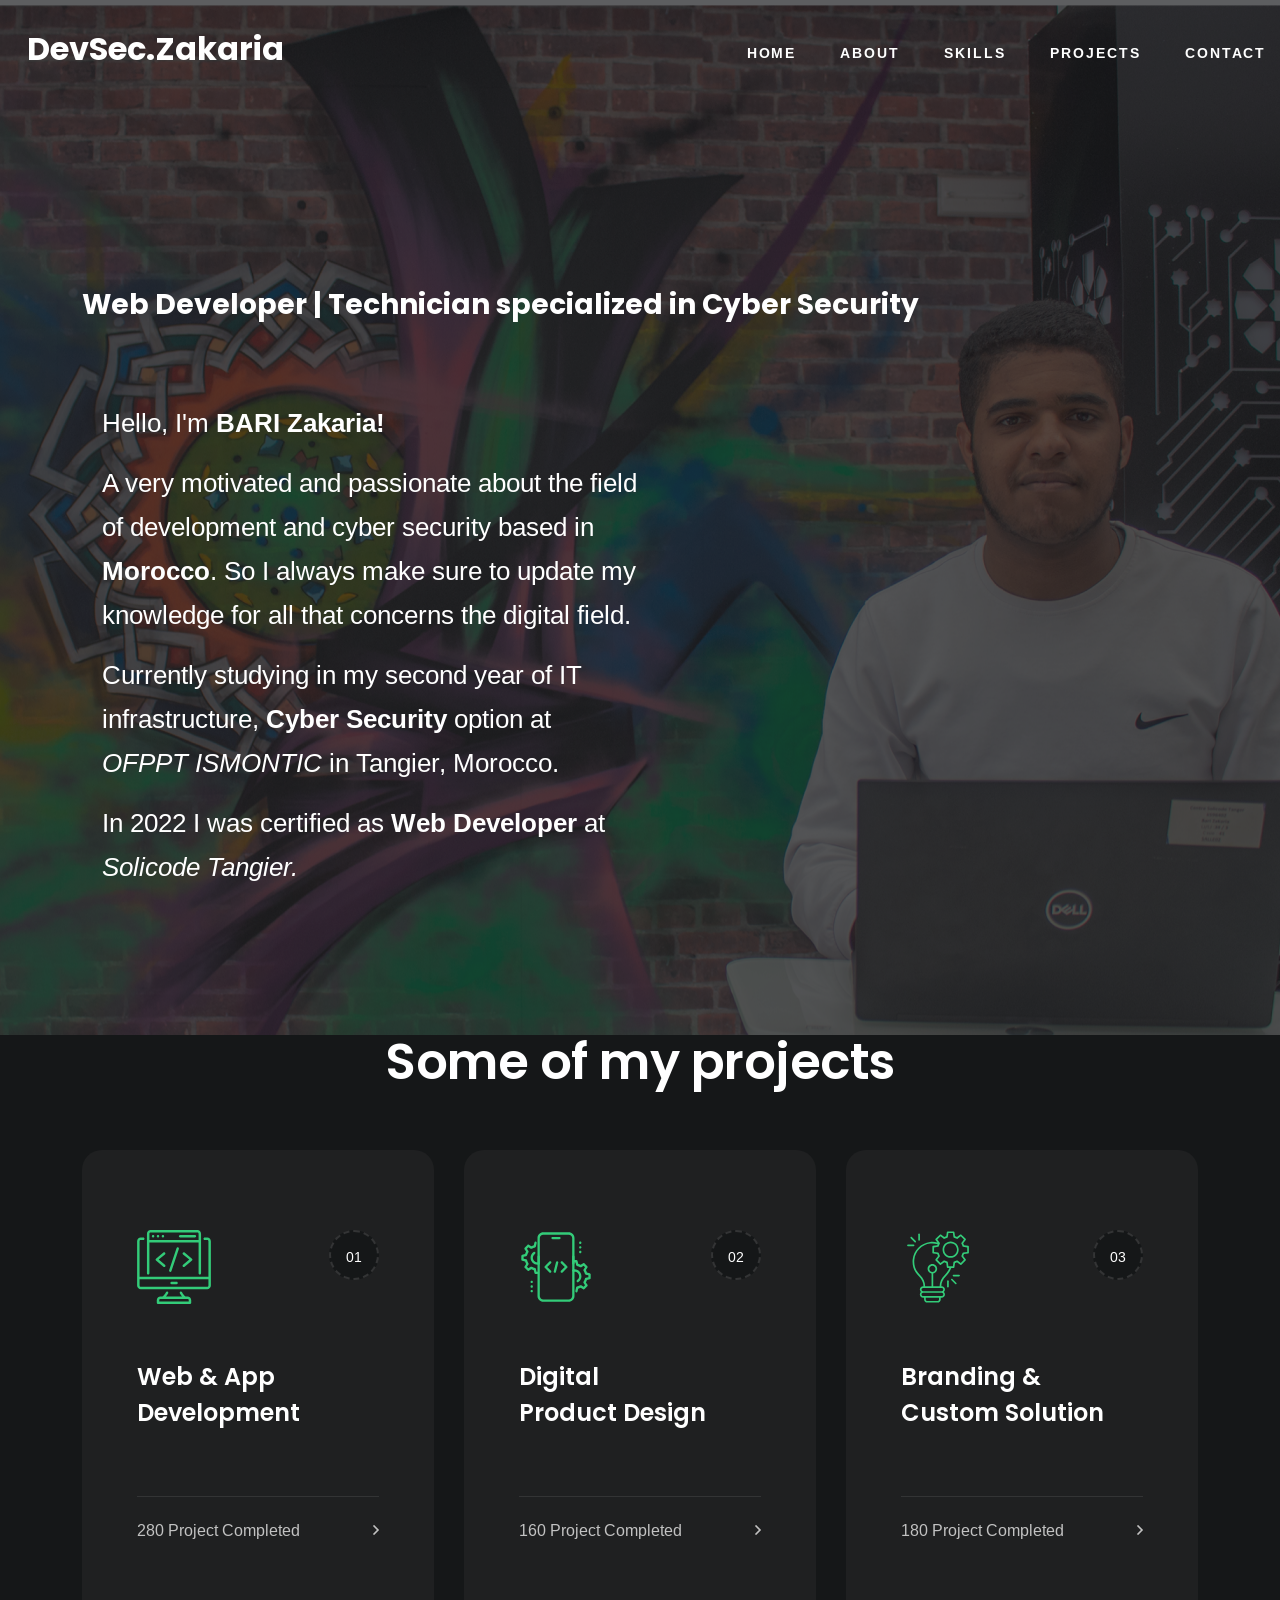
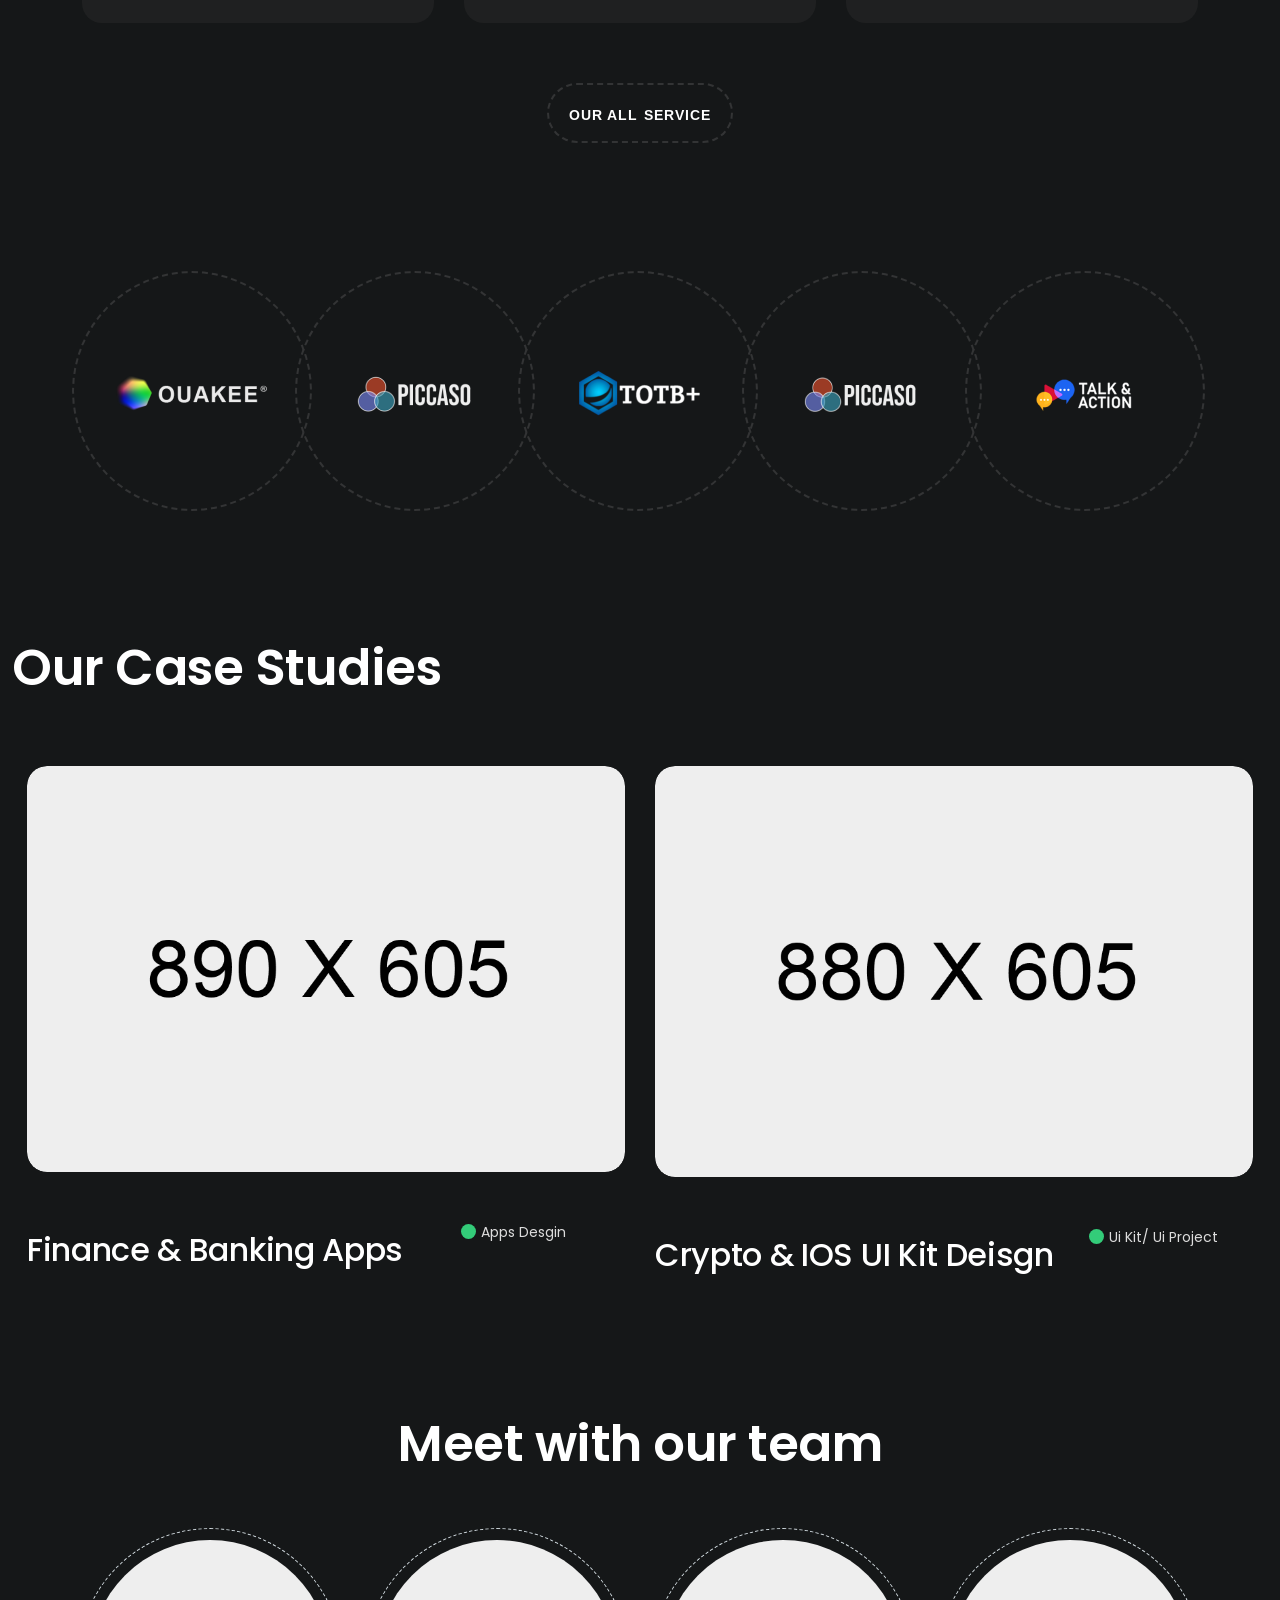
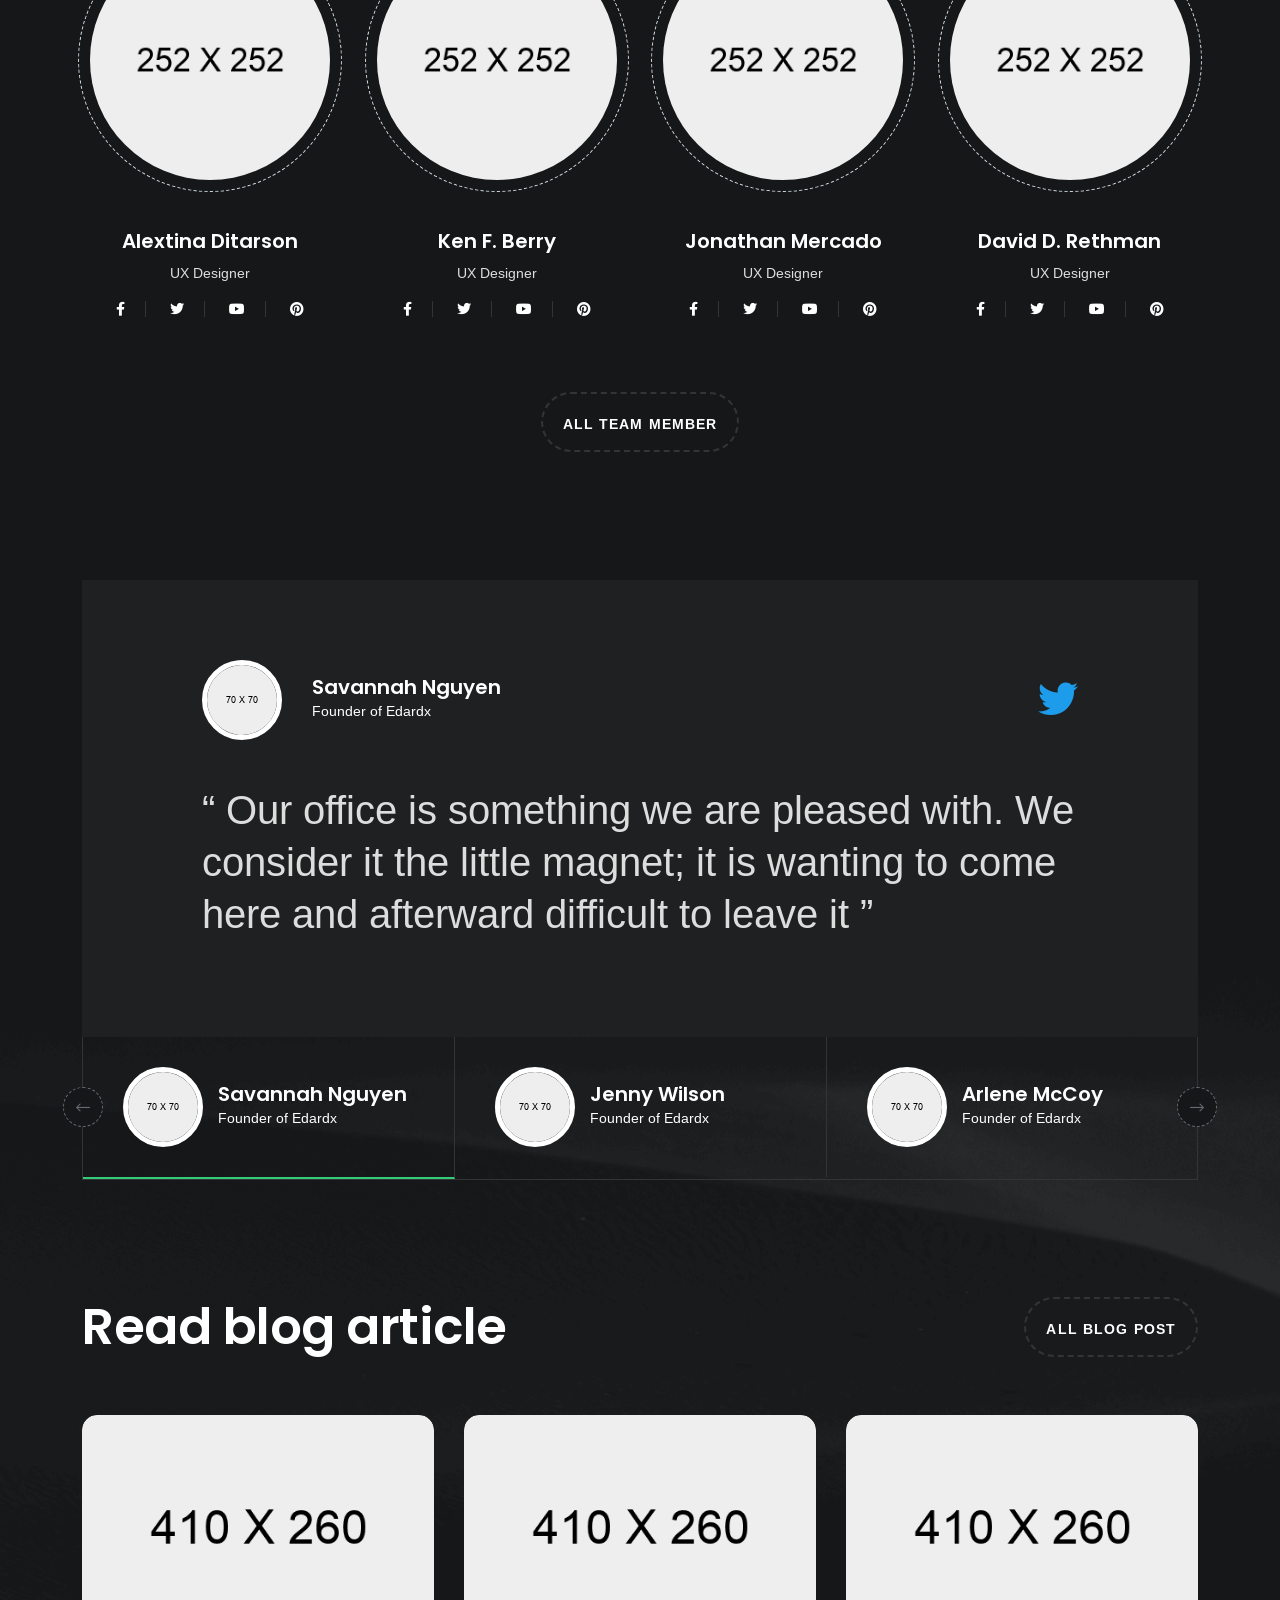
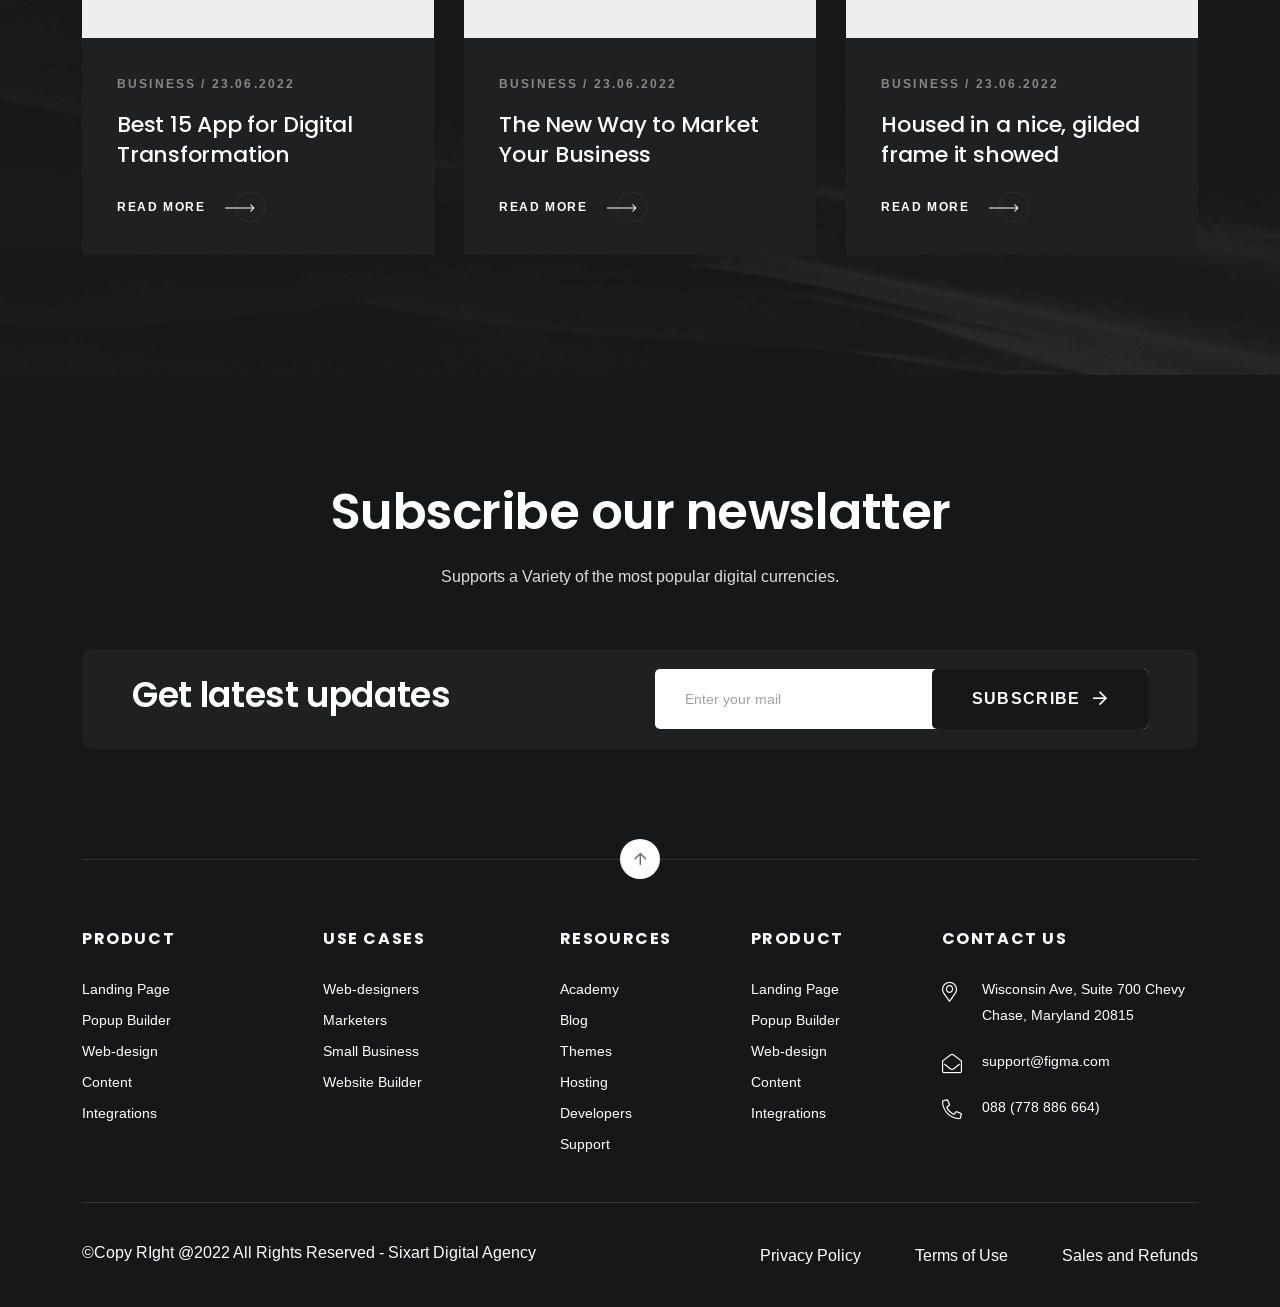
==== index-2.html @ 69b0858b "First Commit" ====
<!doctype html>
<html class="no-js" lang="zxx">

<head>
   <meta charset="utf-8">
   <meta http-equiv="x-ua-compatible" content="ie=edge">
   <title>DevSec-Zakaria</title>
   <meta name="description" content="">
   <meta name="viewport" content="width=device-width, initial-scale=1">

   <!-- Place favicon.ico in the root directory -->
   <link rel="shortcut icon" type="image/x-icon" href="assets/img/hacker.png">

   <!-- CSS here -->
   <link rel="stylesheet" href="assets/css/bootstrap.min.css">
   <link rel="stylesheet" href="assets/css/animate.css">
   <link rel="stylesheet" href="assets/css/custom-animation.css">
   <link rel="stylesheet" href="assets/css/swiper-bundle.css">
   <link rel="stylesheet" href="assets/css/slick.css">
   <link rel="stylesheet" href="assets/css/nice-select.css">
   <link rel="stylesheet" href="assets/css/flaticon.css">
   <link rel="stylesheet" href="assets/css/meanmenu.css">
   <link rel="stylesheet" href="assets/css/font-awesome-pro.css">
   <link rel="stylesheet" href="assets/css/magnific-popup.css">
   <link rel="stylesheet" href="assets/css/spacing.css">
   <link rel="stylesheet" href="assets/css/style.css">
</head>

<body>

      <!-- preloader -->
      <div id="preloader">
         <div class="preloader">
               <span></span>
               <span></span>
         </div>
      </div>
      <!-- preloader end  -->

   <header>
      <!-- tp-header-area-start -->
      <div id="header-sticky" class="tp-header-area tp-header-black-sticky header-pl-pr header-transparent z-index-5">
         <div class="container-fluid">
            <div class="row g-0 align-items-center">
               <div class="col-xl-6 col-lg-6 col-md-5 col-6">
                  <div class="tp-logo">
                     <a href="index-2.html">
                        <!-- <img src="assets/img/DevSec5.png" alt=""> -->
                        <h2 style="color: white;">DevSec.Zakaria</h2>
                     </a>
                  </div>
               </div>
               <div class="col-xl-6 d-flex justify-content-end d-xl-block">
                  <div class="tp-main-menu tp-white-menu submenu-2">
                     <nav id="mobile-menu">
                        <ul>
                           <li><a href="index-2.html">Home</a>
                           </li>
                           <li><a href="#abt">About</a>
                           </li>
                           <li><a href="#skl">Skills</a>
                           </li>
                           <li><a href="#pjt">Projects</a>
                           </li>
                           <li><a href="#cnt">Contact</a>
                           </li>
                        </ul>
                     </nav>
                  </div>
               </div>
               <!-- <div class="col-xl-4 col-lg-6 col-md-7 col-6">
                  <a class="tp-btn-border d-none d-xl-block" href="#">Get in touch</a>
               </div> -->
            </div>
         </div>
      </div>
      <!-- tp-header-area-end -->
   </header>

   <!-- tp-offcanvus-area-start -->

   
      <div class="body-overlay"></div>
   <!-- tp-offcanvus-area-end -->

   <main>
      <!-- tp-slider-area-start -->
      <div class="tp-hero-area hero-bg-img hero-overlay" data-background="assets/img/Github.png">
         <div class="container z-index-3">
            <div class="row align-items-center">
               <div class="col-xl-12 wow tpfadeUp" data-wow-duration=".7s" data-wow-delay=".5s">
                  <div id="abt" class="hero-section-title-box text-center">
                     <h3 class="">Web Developer | Technician specialized in Cyber Security</h3>
                  </div>
               </div>
            </div>
               <div class="col-xl-6 col-lg-6 col-md-6 col-12">
                  <div class="tp-hero-content__text text-center text-lg-start">
                     <p>Hello, I'm <b>BARI Zakaria!</b></p>
                     <p> A very motivated and passionate about the field of development and cyber security based in <b>Morocco</b>. So I always make sure to update my knowledge for all that concerns the digital field.</p>
                     <p>Currently studying in my second year of IT infrastructure, <b>Cyber Security</b> option at <i>OFPPT ISMONTIC</i> in Tangier, Morocco.</p>
                     <p>In 2022 I was certified as <b>Web Developer</b> at <i>Solicode Tangier.</i></p>
                  </div>
               </div>
            </div>
         </div>   
      </div>
      <!-- tp-slider-area-end -->

      <!-- tp-service-area-start -->
      <div id="tp-service-area" class="tp-service-area black-bg pb-120">
         <div id="pjt" class="container">
            <div class="row">
               <div class="col-12 wow tpfadeUp" data-wow-duration=".7s" data-wow-delay=".3s">
                  <div class="tp-service-section-title text-center mb-60">
                     <h4 class="tp-section-title-sm text-white">Some of my projects</h4>
                  </div>
               </div>
            </div>
            <div class="row counter-row">
               <div class="col-xl-4 col-lg-4 col-md-6 mb-30 wow tpfadeUp" data-wow-duration=".7s" data-wow-delay=".5s">
                  <div class="tp-service-item-two">
                     <div class="tp-service-item-two__icon">
                        <svg width="63" height="63" viewBox="0 0 63 63" fill="none" xmlns="http://www.w3.org/2000/svg">
                           <path d="M11.6073 0.0922852C9.88558 0.0922852 8.46875 1.50911 8.46875 3.23091V36.7309C8.46875 38.1281 10.5645 38.1281 10.5645 36.7309V10.5652H52.4334V36.7309C52.4017 38.1584 54.5592 38.1584 54.5272 36.7309V3.23091C54.5272 1.50911 53.1124 0.0922852 51.3906 0.0922852H11.6073ZM11.6073 2.18812H51.3906C51.9887 2.18812 52.4334 2.63281 52.4334 3.23091V8.46935H10.5645V3.23091C10.5645 2.63281 11.0093 2.18812 11.6073 2.18812ZM13.7031 4.27985C13.1249 4.27985 12.6562 4.74859 12.6562 5.32674C12.6562 5.90493 13.1249 6.37351 13.7031 6.37351C14.2813 6.37351 14.75 5.90493 14.75 5.32674C14.75 4.74859 14.2813 4.27985 13.7031 4.27985ZM17.8906 4.27985C17.3125 4.27985 16.8438 4.74859 16.8438 5.32674C16.8438 5.90493 17.3125 6.37351 17.8906 6.37351C18.4688 6.37351 18.9375 5.90493 18.9375 5.32674C18.9375 4.74859 18.4688 4.27985 17.8906 4.27985ZM22.0781 4.27985C21.5 4.27985 21.0312 4.74859 21.0312 5.32674C21.0312 5.90493 21.5 6.37351 22.0781 6.37351C22.6563 6.37351 23.125 5.90493 23.125 5.32674C23.125 4.74859 22.6563 4.27985 22.0781 4.27985ZM36.6812 4.2819C35.2678 4.37805 35.3642 6.41031 36.7303 6.37569H49.2969C50.6621 6.34403 50.6621 4.31217 49.2969 4.2819H36.6812ZM3.23847 6.37569C1.51667 6.37569 0.09375 7.79046 0.09375 9.51225V47.2017C0.09375 48.9235 1.51667 50.3403 3.23847 50.3403H59.7677C61.4895 50.3403 62.9062 48.9235 62.9062 47.2017V9.51213C62.9062 7.79034 61.4895 6.37556 59.7677 6.37556H57.6739C56.2468 6.34391 56.2468 8.501 57.6739 8.46935H59.7677C60.3658 8.46935 60.8105 8.91404 60.8105 9.51213V39.8756H2.1875V9.51213C2.1875 8.91404 2.64041 8.46935 3.23847 8.46935H5.32403C6.75117 8.501 6.75117 6.34391 5.32403 6.37556L3.23847 6.37569ZM34.6529 14.7322C34.1927 14.7291 33.7845 15.0271 33.6469 15.4664L27.3636 34.308C26.9206 35.633 28.908 36.2975 29.351 34.9725L35.6343 16.1247C35.8713 15.4468 35.371 14.737 34.6529 14.7322ZM39.2043 20.7845L44.5205 25.2194L39.2043 29.6482C38.0685 30.5375 39.471 32.2155 40.5477 31.2553L46.8228 26.0229C47.3239 25.6044 47.3239 24.8344 46.8228 24.4159L40.5477 19.1754C40.3601 19.0148 40.1219 18.9257 39.8218 18.9261C38.8323 19.0127 38.4735 20.193 39.2043 20.7845ZM23.0984 18.928C22.8627 18.9359 22.6364 19.023 22.4564 19.1753L16.1751 24.4158C15.6741 24.8343 15.6741 25.6043 16.1751 26.0228L22.4564 31.2552C23.5367 32.2614 24.9794 30.5274 23.7936 29.6481L18.4775 25.2192L23.7936 20.7844C24.5671 20.151 24.0977 18.8975 23.0984 18.928ZM2.1875 41.9714H60.8105V47.2017C60.8105 47.7998 60.3658 48.2444 59.7677 48.2444H3.23847C2.64041 48.2444 2.1875 47.7998 2.1875 47.2017V41.9714ZM33.651 44.0632L29.3551 44.0652C28.0207 44.2247 28.1103 46.1151 29.4042 46.1508H33.5938C35.0315 46.2778 35.1511 44.092 33.651 44.0632ZM25.6277 52.3522C25.2075 52.3443 24.8226 52.5864 24.6503 52.9697C24.1462 54.051 23.243 55.3136 21.6835 56.6215H19.9844C18.2626 56.6215 16.8478 58.0465 16.8478 59.7683V61.8539C16.8458 62.4321 17.3125 62.9025 17.8906 62.9048H45.1073C45.6887 62.9069 46.1605 62.4353 46.1583 61.8539V59.7683C46.1583 58.0465 44.7354 56.6215 43.0136 56.6215H41.3165C39.7571 55.3137 38.8537 54.0509 38.3497 52.9697C38.1724 52.5764 37.7723 52.3322 37.3416 52.3543C36.5937 52.3938 36.1266 53.1807 36.4522 53.8552C36.8603 54.7305 37.4835 55.6693 38.3231 56.6215H24.6769C25.5165 55.6693 26.1397 54.7305 26.5478 53.8552C26.8802 53.1686 26.3903 52.3685 25.6277 52.3522ZM19.9844 58.7173H43.0136C43.6116 58.7173 44.0645 59.1702 44.0645 59.7683V60.8111H18.9416V59.7683C18.9416 59.1702 19.3863 58.7173 19.9844 58.7173Z" fill="#33CC79"/>
                        </svg>
                     </div>
                     <div class="tp-service-item-two__title">
                        <h4 class="tp-service-sm-title text-white"><a href="service-details.html">Web & App <br> Development</a></h4>
                     </div>
                     <div class="tp-service-item-two__count">
                        <div class="counter-content"></div>
                     </div>
                     <a href="service-details.html">
                       <div class="tp-service-item-two__button d-flex justify-content-between">
                          <span>280 Project Completed</span>
                          <span><i class="far fa-angle-right"></i></span>
                        </div>
                     </a>
                  </div>
               </div>
               <div class="col-xl-4 col-lg-4 col-md-6 mb-30 wow tpfadeUp" data-wow-duration=".7s" data-wow-delay=".7s">
                  <div class="tp-service-item-two">
                     <div class="tp-service-item-two__icon">
                        <svg width="69" height="69" viewBox="0 0 69 69" fill="none" xmlns="http://www.w3.org/2000/svg">
                              <path d="M37.7344 8.625H31.2656C30.6705 8.625 30.1875 8.142 30.1875 7.54688C30.1875 6.95175 30.6705 6.46875 31.2656 6.46875H37.7344C38.3295 6.46875 38.8125 6.95175 38.8125 7.54688C38.8125 8.142 38.3295 8.625 37.7344 8.625Z" fill="#33CC79"/>
                              <path d="M46.3594 66.8438H22.6406C19.6672 66.8438 17.25 64.4244 17.25 61.4531V24.7969C17.25 24.2018 17.733 23.7188 18.3281 23.7188C18.9232 23.7188 19.4062 24.2018 19.4062 24.7969V61.4531C19.4062 63.2363 20.8574 64.6875 22.6406 64.6875H46.3594C48.1426 64.6875 49.5938 63.2363 49.5938 61.4531V24.7969C49.5938 24.2018 50.0768 23.7188 50.6719 23.7188C51.267 23.7188 51.75 24.2018 51.75 24.7969V61.4531C51.75 64.4244 49.3328 66.8438 46.3594 66.8438Z" fill="#33CC79"/>
                              <path d="M50.6719 32.3438C50.0768 32.3438 49.5938 31.8608 49.5938 31.2656V7.54688C49.5938 5.76366 48.1426 4.3125 46.3594 4.3125H22.6406C20.8574 4.3125 19.4062 5.76366 19.4062 7.54688V31.2656C19.4062 31.8608 18.9232 32.3438 18.3281 32.3438C17.733 32.3438 17.25 31.8608 17.25 31.2656V7.54688C17.25 4.57556 19.6672 2.15625 22.6406 2.15625H46.3594C49.3328 2.15625 51.75 4.57556 51.75 7.54688V31.2656C51.75 31.8608 51.267 32.3438 50.6719 32.3438Z" fill="#33CC79"/>
                              <path d="M57.1406 13.0453C56.5455 13.0453 56.0625 12.6701 56.0625 12.075V11.8594C56.0625 11.2643 56.5455 10.7812 57.1406 10.7812C57.7357 10.7812 58.2188 11.2643 58.2188 11.8594C58.2188 12.4545 57.7357 13.0453 57.1406 13.0453Z" fill="#33CC79"/>
                              <path d="M57.1406 17.3578C56.5455 17.3578 56.0625 16.9826 56.0625 16.3875V16.1719C56.0625 15.5768 56.5455 15.0938 57.1406 15.0938C57.7357 15.0938 58.2188 15.5768 58.2188 16.1719C58.2188 16.767 57.7357 17.3578 57.1406 17.3578Z" fill="#33CC79"/>
                              <path d="M57.1406 21.6703C56.5455 21.6703 56.0625 21.2951 56.0625 20.7V20.4844C56.0625 19.8893 56.5455 19.4062 57.1406 19.4062C57.7357 19.4062 58.2188 19.8893 58.2188 20.4844C58.2188 21.0795 57.7357 21.6703 57.1406 21.6703Z" fill="#33CC79"/>
                              <path d="M11.8594 49.486C11.2643 49.486 10.7812 49.1108 10.7812 48.5157V48.3C10.7812 47.7049 11.2643 47.2219 11.8594 47.2219C12.4545 47.2219 12.9375 47.7049 12.9375 48.3C12.9375 48.8952 12.4545 49.486 11.8594 49.486Z" fill="#33CC79"/>
                              <path d="M11.8594 53.7985C11.2643 53.7985 10.7812 53.4233 10.7812 52.8282V52.6125C10.7812 52.0174 11.2643 51.5344 11.8594 51.5344C12.4545 51.5344 12.9375 52.0174 12.9375 52.6125C12.9375 53.2077 12.4545 53.7985 11.8594 53.7985Z" fill="#33CC79"/>
                              <path d="M11.8594 58.111C11.2643 58.111 10.7812 57.7358 10.7812 57.1407V56.925C10.7812 56.3299 11.2643 55.8469 11.8594 55.8469C12.4545 55.8469 12.9375 56.3299 12.9375 56.925C12.9375 57.5202 12.4545 58.111 11.8594 58.111Z" fill="#33CC79"/>
                              <path d="M53.5634 58.2188C53.4879 58.2188 53.4103 58.2123 53.3348 58.195C52.7527 58.07 52.3839 57.4964 52.509 56.9142L53.2206 53.6152C53.3068 53.2098 53.6195 52.8928 54.0205 52.7958C55.0383 52.55 56.0302 52.136 56.9681 51.5646C57.3153 51.3489 57.7616 51.3554 58.1088 51.5753L60.2435 52.9403L61.5653 51.6077L60.2003 49.4902C59.9761 49.1431 59.9718 48.6967 60.1853 48.3453C60.7567 47.4073 61.1707 46.4154 61.4143 45.3977C61.5113 44.9966 61.8262 44.6861 62.2294 44.5956L64.6875 44.05V42.2021L62.2315 41.6566C61.8283 41.566 61.5135 41.2555 61.4165 40.8545C61.1728 39.8367 60.7567 38.8448 60.1874 37.9069C59.9718 37.5554 59.9761 37.1112 60.2003 36.7641L61.5674 34.6272L60.2478 33.3076L58.1109 34.6747C57.7638 34.8967 57.3196 34.9011 56.9703 34.6854C56.0302 34.114 55.0383 33.7 54.0227 33.4542C53.6195 33.3572 53.309 33.0381 53.2227 32.6348L52.6923 30.1875H51.75C51.1549 30.1875 50.6719 29.7045 50.6719 29.1094C50.6719 28.5143 51.1549 28.0312 51.75 28.0312H53.5613C54.068 28.0312 54.5078 28.387 54.6135 28.883L55.1892 31.5416C55.9784 31.781 56.7525 32.1044 57.4986 32.5076L59.8144 31.0263C60.2413 30.7546 60.7976 30.815 61.1577 31.1729L63.7043 33.7173C64.0622 34.0752 64.1226 34.6337 63.8487 35.0606L62.3674 37.3764C62.7706 38.1247 63.094 38.8987 63.3334 39.6901L65.9963 40.2809C66.4923 40.3909 66.8438 40.8308 66.8438 41.3353V44.9147C66.8438 45.4193 66.4923 45.8591 65.9985 45.9669L63.3355 46.5577C63.0962 47.3491 62.7727 48.1232 62.3695 48.8692L63.8487 51.1635C64.1247 51.5883 64.0665 52.1489 63.7086 52.5068L61.162 55.0728C60.8019 55.4329 60.2435 55.4933 59.8165 55.2216L57.5007 53.7402C56.7525 54.1434 55.9806 54.4669 55.1914 54.7062L54.6157 57.3649C54.5057 57.8738 54.0572 58.2188 53.5634 58.2188Z" fill="#33CC79"/>
                              <path d="M54.7494 48.6838C54.4044 48.6838 54.0637 48.5156 53.8545 48.2073C53.5225 47.7135 53.654 47.0429 54.1499 46.7108C55.3467 45.9044 56.0625 44.5632 56.0625 43.125C56.0625 40.7467 54.1284 38.8125 51.75 38.8125C51.4568 38.8125 51.1657 38.8427 50.8875 38.8988C50.3097 39.0152 49.7339 38.6443 49.6132 38.0578C49.4946 37.4735 49.8698 36.9042 50.4541 36.7856C50.8768 36.7015 51.3123 36.6562 51.75 36.6562C55.3165 36.6562 58.2188 39.5586 58.2188 43.125C58.2188 45.2834 57.1471 47.293 55.3488 48.5005C55.1655 48.6234 54.9564 48.6838 54.7494 48.6838Z" fill="#33CC79"/>
                              <path d="M17.25 32.3437C13.6836 32.3437 10.7812 29.4414 10.7812 25.875C10.7812 23.7079 11.8594 21.6961 13.6663 20.4886C14.1558 20.1609 14.8285 20.2903 15.1606 20.7884C15.4905 21.2821 15.3568 21.9527 14.8609 22.2826C13.6577 23.0891 12.9375 24.4303 12.9375 25.875C12.9375 28.2533 14.8717 30.1875 17.25 30.1875C17.5389 30.1875 17.8236 30.1594 18.0953 30.1034C18.6667 29.9848 19.2467 30.3621 19.3653 30.9486C19.4839 31.533 19.1044 32.1001 18.52 32.2165C18.1082 32.3006 17.6856 32.3437 17.25 32.3437Z" fill="#33CC79"/>
                              <path d="M17.25 40.9687H15.4387C14.932 40.9687 14.4922 40.613 14.3865 40.117L13.8108 37.4584C13.0216 37.219 12.2475 36.8956 11.5014 36.4924L9.18563 37.9737C8.75653 38.2454 8.20237 38.1872 7.84228 37.8271L5.29575 35.2827C4.93781 34.9248 4.87744 34.3663 5.15128 33.9394L6.63263 31.6236C6.22941 30.8753 5.90597 30.1012 5.66663 29.3099L3.00366 28.7191C2.50772 28.6091 2.15625 28.1692 2.15625 27.6647V24.0853C2.15625 23.5807 2.50772 23.1409 3.0015 23.0331L5.66447 22.4422C5.90381 21.6509 6.22725 20.8768 6.63047 20.1307L5.15344 17.8343C4.87744 17.4096 4.93566 16.8489 5.29359 16.491L7.84012 13.9251C8.19591 13.5628 8.75653 13.5024 9.18563 13.7763L11.5014 15.2576C12.2497 14.8544 13.0216 14.531 13.8108 14.2916L14.3865 11.633C14.5116 11.0486 15.0959 10.6777 15.6673 10.8071C16.2495 10.9322 16.6182 11.5057 16.4932 12.0879L15.7816 15.387C15.6953 15.7924 15.3827 16.1093 14.9816 16.2064C13.9639 16.4522 12.972 16.8662 12.0319 17.4376C11.6826 17.6532 11.2384 17.6467 10.8912 17.4268L8.75653 16.0619L7.43259 17.3945L8.7975 19.5119C9.02391 19.8591 9.02822 20.3054 8.81259 20.6569C8.24119 21.5948 7.82719 22.5867 7.58353 23.6045C7.4865 24.0055 7.17169 24.316 6.76847 24.4066L4.3125 24.95V26.7979L6.76847 27.3434C7.17169 27.434 7.4865 27.7445 7.58353 28.1455C7.82719 29.1633 8.24334 30.1552 8.81259 31.0931C9.02822 31.4446 9.02391 31.8888 8.79966 32.2359L7.43259 34.3706L8.75222 35.6902L10.8891 34.3232C11.2362 34.1032 11.6826 34.0989 12.0297 34.3124C12.9698 34.8838 13.9617 35.2978 14.9773 35.5436C15.3805 35.6407 15.691 35.9598 15.7773 36.363L16.3077 38.8125H17.25C17.8451 38.8125 18.3281 39.2955 18.3281 39.8906C18.3281 40.4857 17.8451 40.9687 17.25 40.9687Z" fill="#33CC79"/>
                              <path d="M33.4221 39.8906C33.3359 39.8906 33.2496 39.8798 33.1612 39.8583C32.5812 39.7138 32.2319 39.1295 32.3763 38.5516L34.5326 29.9266C34.6749 29.3466 35.2506 28.9972 35.8393 29.1417C36.4193 29.2862 36.7686 29.8705 36.6241 30.4484L34.4679 39.0734C34.3471 39.565 33.9073 39.8906 33.4221 39.8906Z" fill="#33CC79"/>
                              <path d="M39.8907 39.8906C39.6147 39.8906 39.3387 39.7849 39.1274 39.5758C38.7069 39.1553 38.7069 38.4718 39.1274 38.0513L42.6787 34.5L39.1295 30.9508C38.709 30.5303 38.709 29.8468 39.1295 29.4263C39.55 29.0058 40.2335 29.0058 40.654 29.4263L44.9665 33.7388C45.387 34.1593 45.387 34.8428 44.9665 35.2633L40.654 39.5758C40.4427 39.7849 40.1667 39.8906 39.8907 39.8906Z" fill="#33CC79"/>
                              <path d="M29.1094 39.8906C28.8334 39.8906 28.5574 39.7849 28.3461 39.5758L24.0336 35.2633C23.6131 34.8428 23.6131 34.1593 24.0336 33.7388L28.3461 29.4263C28.7666 29.0058 29.4501 29.0058 29.8706 29.4263C30.291 29.8468 30.291 30.5303 29.8706 30.9508L26.3214 34.5L29.8706 38.0492C30.291 38.4696 30.291 39.1532 29.8706 39.5736C29.6614 39.7849 29.3854 39.8906 29.1094 39.8906Z" fill="#33CC79"/>
                        </svg>
                     </div>
                     <div class="tp-service-item-two__title">
                        <h4 class="tp-service-sm-title text-white"><a href="service-details.html">Digital <br> Product Design</a></h4>
                     </div>
                     <div class="tp-service-item-two__count">
                        <div class="counter-content"></div>
                     </div>
                     <a href="service-details.html">
                       <div class="tp-service-item-two__button d-flex justify-content-between">
                          <span>160 Project Completed</span>
                          <span><i class="far fa-angle-right"></i></span>
                        </div>
                     </a>
                  </div>
               </div>
               <div class="col-xl-4 col-lg-4 col-md-6 mb-30 wow tpfadeUp" data-wow-duration=".7s" data-wow-delay=".9s">
                  <div class="tp-service-item-two">
                     <div class="tp-service-item-two__icon">
                        <svg width="74" height="74" viewBox="0 0 74 74" fill="none" xmlns="http://www.w3.org/2000/svg">
                           <path d="M67.161 15.8427L62.9901 15.2821C62.7658 14.5982 62.4967 13.9479 62.1828 13.32L64.728 9.96755C64.9858 9.63119 64.9522 9.16028 64.6495 8.86876L60.4225 4.64179C60.1198 4.33906 59.6489 4.31664 59.3237 4.56331L55.9713 7.10846C55.3434 6.79452 54.6931 6.52543 54.0092 6.30119L53.4486 2.13028C53.3925 1.71543 53.0337 1.40149 52.6189 1.40149H46.6428C46.2167 1.40149 45.8692 1.71543 45.8131 2.13028L45.2525 6.30119C44.5686 6.52543 43.9183 6.79452 43.2904 7.10846L39.938 4.56331C39.6016 4.30543 39.1307 4.33906 38.8392 4.64179L34.601 8.85755C34.2983 9.16028 34.2758 9.63119 34.5225 9.95634L36.4174 12.4454C34.0628 11.8288 31.6186 11.6494 29.1295 11.9185C19.9804 12.9388 12.6364 20.3163 11.6722 29.4766C10.9995 35.8003 13.2867 41.8885 17.9398 46.1827C20.8213 48.8512 22.4807 52.5063 22.4807 56.2175V56.3072H22.1107C20.3055 56.3072 18.8367 57.776 18.8367 59.5812C18.8367 60.5454 19.2628 61.4088 19.9355 62.0142C19.2628 62.6085 18.8367 63.4718 18.8367 64.4472C18.8367 66.2524 20.3055 67.7212 22.1107 67.7212H23.0861V69.3918C23.0861 71.1521 24.5213 72.5872 26.2816 72.5872H36.5295C38.2898 72.5872 39.7249 71.1521 39.7249 69.3918V67.7212H40.7004C42.5055 67.7212 43.9743 66.2524 43.9743 64.4472C43.9743 63.483 43.5371 62.6197 42.8755 62.0142C43.5483 61.42 43.9743 60.5566 43.9743 59.5812C43.9743 57.776 42.5055 56.3072 40.7004 56.3072H40.3304V56.2175C40.3304 52.4615 41.9674 48.8848 44.9274 46.1266C47.3604 43.8618 49.1768 41.0251 50.2195 37.8969H52.6301C53.0561 37.8969 53.4037 37.583 53.4598 37.1682L54.0204 32.9972C54.7043 32.773 55.3546 32.5039 55.9825 32.19L59.3237 34.7575C59.6601 35.0154 60.131 34.9818 60.4225 34.6791L64.6495 30.4521C64.9522 30.1494 64.9746 29.6785 64.728 29.3533L62.1828 26.0121C62.4967 25.3842 62.7658 24.7339 62.9901 24.05L67.161 23.4894C67.5758 23.4333 67.8898 23.0745 67.8898 22.6597V16.6836C67.8898 16.2463 67.5758 15.8988 67.161 15.8427ZM38.0319 69.403C38.0319 70.2327 37.3592 70.9166 36.5183 70.9166H26.2704C25.4407 70.9166 24.7567 70.2439 24.7567 69.403V67.7324H38.0207V69.403H38.0319ZM42.2813 64.4585C42.2813 65.333 41.5637 66.0506 40.6892 66.0506H38.8728H23.927H22.1107C21.2361 66.0506 20.5186 65.333 20.5186 64.4585C20.5186 63.5839 21.2361 62.8663 22.1107 62.8663H40.6892C41.5637 62.8775 42.2813 63.5839 42.2813 64.4585ZM42.2813 59.6036C42.2813 60.4782 41.5637 61.1957 40.6892 61.1957H22.1107C21.2361 61.1957 20.5186 60.4782 20.5186 59.6036C20.5186 58.7291 21.2361 58.0115 22.1107 58.0115H23.3216H39.4783H40.6892C41.5637 58.0115 42.2813 58.7179 42.2813 59.6036ZM31.3943 41.9333C29.6901 41.9333 28.2998 40.543 28.2998 38.8388C28.2998 37.1345 29.6901 35.7442 31.3943 35.7442C33.0986 35.7442 34.4889 37.1345 34.4889 38.8388C34.4889 40.543 33.1098 41.9333 31.3943 41.9333ZM43.7613 44.9157C40.4537 47.9879 38.6261 52.013 38.6261 56.24V56.3297H32.224V43.5254C34.4552 43.1218 36.1595 41.1821 36.1595 38.8276C36.1595 36.1927 34.018 34.0512 31.3831 34.0512C28.7483 34.0512 26.6067 36.1927 26.6067 38.8276C26.6067 41.1709 28.311 43.1218 30.5422 43.5254V56.3297H24.1401V56.24C24.1401 52.0579 22.2901 47.943 19.061 44.9606C14.8116 41.0363 12.7149 35.4639 13.3316 29.6672C14.2173 21.2918 20.9334 14.5309 29.3089 13.6003C31.8204 13.32 34.2758 13.5666 36.6304 14.2842C36.4958 14.6094 36.3725 14.9345 36.2604 15.2709L32.0895 15.8315C31.6746 15.8875 31.3607 16.2463 31.3607 16.6612V22.6372C31.3607 23.0633 31.6746 23.4109 32.0895 23.4669L36.2604 24.0275C36.4846 24.7115 36.7537 25.3618 37.0677 25.9897L34.5225 29.3309C34.2646 29.6672 34.2983 30.1382 34.601 30.4297L38.828 34.6566C39.1307 34.9594 39.6016 34.9818 39.9267 34.7351L43.2792 32.19C43.907 32.5039 44.5574 32.773 45.2413 32.9972L45.8019 37.1682C45.858 37.583 46.2167 37.8969 46.6316 37.8969H48.4255C47.4613 40.5654 45.858 42.976 43.7613 44.9157ZM66.208 21.9197L62.2277 22.4579C61.8913 22.5027 61.6222 22.7382 61.5325 23.0633C61.2634 23.9939 60.9046 24.8797 60.4561 25.6869C60.288 25.9785 60.3216 26.3372 60.5234 26.6063L62.9564 29.8018L59.7722 32.986L56.5767 30.553C56.3077 30.3512 55.9489 30.3288 55.6574 30.4857C54.8501 30.9342 53.9643 31.3042 53.0337 31.5621C52.7086 31.6518 52.4731 31.9321 52.4283 32.2572L51.8901 36.2375H47.3828L46.8446 32.2572C46.7998 31.9209 46.5643 31.6518 46.2392 31.5621C45.3086 31.293 44.4228 30.9342 43.6155 30.4857C43.324 30.3176 42.9652 30.3512 42.6961 30.553L39.5007 32.986L36.3164 29.8018L38.7495 26.6063C38.9513 26.3372 38.9737 25.9785 38.8167 25.6869C38.3683 24.8797 37.9983 23.9939 37.7404 23.0633C37.6507 22.7382 37.3704 22.5027 37.0452 22.4579L33.0649 21.9197V17.4124L37.0452 16.8742C37.3816 16.8294 37.6507 16.5939 37.7404 16.2688C38.0095 15.3382 38.3683 14.4636 38.8167 13.6451C38.9849 13.3536 38.9513 12.9948 38.7495 12.7257L36.3164 9.53028L39.5007 6.34603L42.6961 8.77907C42.9652 8.98088 43.324 9.00331 43.6155 8.84634C44.434 8.39785 45.3086 8.02785 46.2392 7.76997C46.5643 7.68028 46.7998 7.39997 46.8446 7.07482L47.3828 3.09452H51.8901L52.4283 7.07482C52.4731 7.41119 52.7086 7.68028 53.0337 7.76997C53.9643 8.03906 54.8389 8.39785 55.6574 8.84634C55.9489 9.00331 56.3077 8.98088 56.5767 8.77907L59.7722 6.34603L62.9564 9.53028L60.5234 12.7257C60.3216 12.9948 60.2992 13.3536 60.4561 13.6451C60.9046 14.4524 61.2746 15.3382 61.5325 16.2688C61.6222 16.5939 61.9025 16.8294 62.2277 16.8742L66.208 17.4124V21.9197Z" fill="#33CC79"/>
                           <path d="M49.625 11.6045C45.185 11.6045 41.5635 15.2148 41.5635 19.666C41.5635 24.1172 45.185 27.7275 49.625 27.7275C54.065 27.7275 57.6865 24.106 57.6865 19.666C57.6865 15.226 54.0762 11.6045 49.625 11.6045ZM49.625 26.0345C46.1044 26.0345 43.2453 23.1754 43.2453 19.6548C43.2453 16.1342 46.1044 13.2751 49.625 13.2751C53.1456 13.2751 56.0047 16.1342 56.0047 19.6548C56.0047 23.1754 53.1456 26.0345 49.625 26.0345Z" fill="#33CC79"/>
                           <path d="M51.4192 48.9297C51.094 48.6045 50.5558 48.6045 50.2307 48.9297C49.9055 49.2548 49.9055 49.793 50.2307 50.1181L54.2222 54.1097C54.3904 54.2778 54.6034 54.3563 54.8164 54.3563C55.0295 54.3563 55.2425 54.2778 55.4107 54.1097C55.7358 53.7845 55.7358 53.2463 55.4107 52.9212L51.4192 48.9297Z" fill="#33CC79"/>
                           <path d="M46.9342 50.2976C46.4745 50.2976 46.0933 50.6788 46.0933 51.1385V56.7782C46.0933 57.2379 46.4745 57.6191 46.9342 57.6191C47.3939 57.6191 47.7751 57.2379 47.7751 56.7782V51.1385C47.7751 50.6788 47.3939 50.2976 46.9342 50.2976Z" fill="#33CC79"/>
                           <path d="M58.0905 44.7811H52.4508C51.9911 44.7811 51.6099 45.1623 51.6099 45.622C51.6099 46.0817 51.9911 46.4629 52.4508 46.4629H58.0905C58.5502 46.4629 58.9314 46.0817 58.9314 45.622C58.9314 45.1623 58.5502 44.7811 58.0905 44.7811Z" fill="#33CC79"/>
                           <path d="M13.6119 12.1427C13.78 12.3109 13.9931 12.3894 14.2061 12.3894C14.4191 12.3894 14.6322 12.3109 14.8003 12.1427C15.1255 11.8176 15.1255 11.2794 14.8003 10.9543L10.82 6.96274C10.4949 6.63758 9.95671 6.63758 9.63156 6.96274C9.30641 7.28789 9.30641 7.82607 9.63156 8.15122L13.6119 12.1427Z" fill="#33CC79"/>
                           <path d="M18.108 10.7748C18.5677 10.7748 18.9489 10.3936 18.9489 9.93385V4.29416C18.9489 3.83446 18.5677 3.45325 18.108 3.45325C17.6483 3.45325 17.2671 3.82325 17.2671 4.29416V9.93385C17.2671 10.3936 17.6483 10.7748 18.108 10.7748Z" fill="#33CC79"/>
                           <path d="M13.4324 15.4503C13.4324 14.9906 13.0511 14.6094 12.5914 14.6094H6.95175C6.49205 14.6094 6.11084 14.9906 6.11084 15.4503C6.11084 15.91 6.49205 16.2912 6.95175 16.2912H12.5914C13.0624 16.2912 13.4324 15.91 13.4324 15.4503Z" fill="#33CC79"/>
                        </svg>
                     </div>
                     <div class="tp-service-item-two__title">
                        <h4 class="tp-service-sm-title text-white"><a href="service-details.html">Branding & <br> Custom Solution</a></h4>
                     </div>
                     <div class="tp-service-item-two__count">
                        <div class="counter-content"></div>
                     </div>
                     <a href="service-details.html">
                       <div class="tp-service-item-two__button d-flex justify-content-between">
                          <span>180 Project Completed</span>
                          <span><i class="far fa-angle-right"></i></span>
                        </div>
                     </a>
                  </div>
               </div>
            </div>
            <div class="row">
               <div class="col-12 wow tpfadeUp" data-wow-duration=".7s" data-wow-delay="1s">
                  <div class="sv-btn mt-30 text-center">
                     <a class="tp-btn-border" href="service.html">OUr All Service</a>
                  </div>
               </div>
            </div>
         </div>
      </div>
      <!-- tp-service-area-end -->

      <!-- tp-brand-area-start -->
      <div class="tp-brand-area black-bg pb-100">
         <div class="container">
            <div class="tp-brand-wrapper">
              <div class="row g-0 justify-content-center">
                  <div class=" col-xl col-lg col-md-4 col-sm-6 mb-20 wow tpfadeUp" data-wow-duration=".7s" data-wow-delay=".3s">
                     <div class="tp-brand-item-two">
                        <img src="assets/img/brand/brand-2-1.png" alt="">
                     </div>
                  </div>
                  <div class=" col-xl col-lg col-md-4 col-sm-6 mb-20 wow tpfadeUp" data-wow-duration=".7s" data-wow-delay=".5s">
                     <div class="tp-brand-item-two">
                        <img src="assets/img/brand/brand-2-2.png" alt="">
                     </div>
                  </div>
                  <div class=" col-xl col-lg col-md-4 col-sm-6 mb-20 wow tpfadeUp" data-wow-duration=".7s" data-wow-delay=".7s">
                     <div class="tp-brand-item-two">
                        <img src="assets/img/brand/brand-2-3.png" alt="">
                     </div>
                  </div>
                  <div class=" col-xl col-lg col-md-4 col-sm-6 mb-20 wow tpfadeUp" data-wow-duration=".7s" data-wow-delay=".9s">
                     <div class="tp-brand-item-two">
                        <img src="assets/img/brand/brand-2-4.png" alt="">
                     </div>
                  </div>
                  <div class=" col-xl col-lg col-md-4 col-sm-6 mb-20 wow tpfadeUp" data-wow-duration=".7s" data-wow-delay="1s">
                     <div class="tp-brand-item-two">
                        <img src="assets/img/brand/brand-2-5.png" alt="">
                     </div>
                  </div>
              </div>
            </div>
         </div>
      </div>
      <!-- tp-brand-area-end -->

      <!-- tp-case-area-start -->
      <div class="tp-case-area black-bg pb-90">
         <div class="container-fluid">
            <div class="row g-0">
               <div class="tp-case-title-box mb-60 text-center">
                  <h3 class="tp-section-title-sm text-white">Our Case Studies</h3>
               </div>
            </div>
            <div class="tp-case-slider-active">
               <div class="tp-case-item text-center wow tpfadeUp" data-wow-duration=".7s" data-wow-delay=".5s">
                  <div class="tp-case-item__thumb fix">
                     <a class="popup-image" href="assets/img/case/case-2-1.jpg"><img src="assets/img/case/case-2-1.jpg" alt=""></a>
                  </div>
                  <div class="tp-case-item__content">
                     <h3 class="tp-case-title"><a href="case-details.html">Finance & Banking Apps</a></h3>
                     <h4 class="tp-case-subtitle">Apps Desgin</h4>
                  </div>
               </div>
               <div class="tp-case-item text-center wow tpfadeUp" data-wow-duration=".7s" data-wow-delay=".7s">
                  <div class="tp-case-item__thumb fix">
                     <a class="popup-image" href="assets/img/case/case-2-2.jpg"><img src="assets/img/case/case-2-2.jpg" alt=""></a>
                  </div>
                  <div class="tp-case-item__content">
                     <h3 class="tp-case-title"><a href="case-details.html">Crypto & IOS UI Kit Deisgn</a></h3>
                     <h4 class="tp-case-subtitle">Ui Kit/ Ui Project</h4>
                  </div>
               </div>
               <div class="tp-case-item text-center wow tpfadeUp" data-wow-duration=".7s" data-wow-delay=".9s">
                  <div class="tp-case-item__thumb fix">
                     <a class="popup-image" href="assets/img/case/case-2-1.jpg"><img src="assets/img/case/case-2-1.jpg" alt=""></a>
                  </div>
                  <div class="tp-case-item__content">
                     <h3 class="tp-case-title"><a href="case-details.html">Crypto & IOS UI Kit Deisgn</a></h3>
                     <h4 class="tp-case-subtitle">Ui Kit/ Ui Project</h4>
                  </div>
               </div>
            </div>
         </div>
      </div>
      <!-- tp-case-area-end -->

      <!-- tp-team-area-start -->
      <div class="tp-taem-area black-bg pb-120">
         <div class="container">
            <div class="row">
               <div class="tp-team-section-area text-center mb-60">
                  <h4 class="tp-section-title-sm text-white">Meet with our team</h4>
               </div>
            </div>
            <div class="row">
               <div class="col-xl-3 col-lg-3 col-md-6 mb-60 wow tpfadeUp" data-wow-duration=".7s" data-wow-delay=".5s">
                  <div class="tp-team text-center">
                     <div class="tp-team-thumb p-relative">
                        <div class="fix"><img src="assets/img/team/team-4.jpg" alt=""></div>
                        <div class="tp-team-thumb-icon">
                           <a  href="about-me.html"><i class="far fa-long-arrow-right"></i></a>
                        </div> 
                     </div>
                     <div class="tp-team-content">
                        <h4 class="tp-team-title text-white"><a href="about-me.html">Alextina Ditarson</a></h4>
                        <span>UX Designer</span>
                     </div>
                     <div class="tp-team-social">
                        <a href="#"><i class="fab fa-facebook-f"></i></a>
                        <a href="#"><i class="fab fa-twitter"></i></a>
                        <a href="#"><i class="fab fa-youtube"></i></a>
                        <a href="#"><i class="fab fa-pinterest"></i></a>
                     </div>
                  </div>
               </div>
               <div class="col-xl-3 col-lg-3 col-md-6 mb-60 wow tpfadeUp" data-wow-duration=".7s" data-wow-delay=".7s">
                  <div class="tp-team text-center">
                     <div class="tp-team-thumb p-relative">
                        <div class="fix"><img src="assets/img/team/team-1.jpg" alt=""></div>
                        <div class="tp-team-thumb-icon">
                           <a  href="about-me.html"><i class="far fa-long-arrow-right"></i></a>
                        </div> 
                     </div>
                     <div class="tp-team-content">
                        <h4 class="tp-team-title text-white"><a href="about-me.html">Ken F. Berry</a></h4>
                        <span>UX Designer</span>
                     </div>
                     <div class="tp-team-social">
                        <a href="#"><i class="fab fa-facebook-f"></i></a>
                        <a href="#"><i class="fab fa-twitter"></i></a>
                        <a href="#"><i class="fab fa-youtube"></i></a>
                        <a href="#"><i class="fab fa-pinterest"></i></a>
                     </div>
                  </div>
               </div>
               <div class="col-xl-3 col-lg-3 col-md-6 mb-60 wow tpfadeUp" data-wow-duration=".7s" data-wow-delay=".9s">
                  <div class="tp-team text-center">
                     <div class="tp-team-thumb p-relative">
                        <div class="fix"><img src="assets/img/team/team-2.jpg" alt=""></div>
                        <div class="tp-team-thumb-icon">
                           <a href="about-me.html"><i class="far fa-long-arrow-right"></i></a>
                        </div> 
                     </div>
                     <div class="tp-team-content">
                        <h4 class="tp-team-title text-white"><a href="about-me.html">Jonathan Mercado</a></h4>
                        <span>UX Designer</span>
                     </div>
                     <div class="tp-team-social">
                        <a href="#"><i class="fab fa-facebook-f"></i></a>
                        <a href="#"><i class="fab fa-twitter"></i></a>
                        <a href="#"><i class="fab fa-youtube"></i></a>
                        <a href="#"><i class="fab fa-pinterest"></i></a>
                     </div>
                  </div>
               </div>
               <div class="col-xl-3 col-lg-3 col-md-6 mb-60 wow tpfadeUp" data-wow-duration=".7s" data-wow-delay="1s">
                  <div class="tp-team text-center">
                     <div class="tp-team-thumb p-relative">
                        <div class="fix"><img src="assets/img/team/team-3.jpg" alt=""></div>
                        <div class="tp-team-thumb-icon">
                           <a href="about-me.html"><i class="far fa-long-arrow-right"></i></a>
                        </div> 
                     </div>
                     <div class="tp-team-content">
                        <h4 class="tp-team-title text-white"><a href="about-me.html">David D. Rethman</a></h4>
                        <span>UX Designer</span>
                     </div>
                     <div class="tp-team-social">
                        <a href="#"><i class="fab fa-facebook-f"></i></a>
                        <a href="#"><i class="fab fa-twitter"></i></a>
                        <a href="#"><i class="fab fa-youtube"></i></a>
                        <a href="#"><i class="fab fa-pinterest"></i></a>
                     </div>
                  </div>
               </div>
            </div>
            <div class="row">
               <div class="col-12 wow tpfadeUp" data-wow-duration=".7s" data-wow-delay="1s">
                  <div class="sv-btn mt-10 text-center">
                     <a class="tp-btn-border" href="team.html">All Team Member</a>
                  </div>
               </div>
            </div>
         </div>
      </div>
      <!-- tp-team-area-end -->

      <div class="tp-shape-area" data-background="assets/img/shape/Background-1.png">
         <!-- tp-testimonial-area-start -->
         <div class="tp-testimonial-area pb-110 wow tpfadeUp" data-wow-duration=".7s" data-wow-delay=".5s">
            <div class="container z-index-5">
               <div class="row">
                  <div class="col-xl-12">
                     <div class="test-slider-active">
                        <div class="tp-testi-2">
                           <div class="tp-testi-2__wrapper d-flex justify-content-between align-items-center">
                              <div class="tp-testi-2__meta d-flex align-items-center">
                                 <div class="tp-testi-2__meta-img">
                                    <img src="assets/img/testimonial/testi-img-1.png" alt="">
                                 </div>
                                 <div class="tp-testi-2__meta-info">
                                    <h4 class="tp-test-title text-white mb-0">Savannah Nguyen</h4>
                                    <span>Founder of Edardx</span>
                                 </div>
                              </div>
                              <div class="tp-testi-2__wrapper-icon">
                                 <i class="fab fa-twitter"></i>
                              </div>
                        </div>
                        <div class="tp-testi-2__text">
                           <p>“ Our office is something we are pleased with. We consider it the little magnet; it is wanting to come here and afterward difficult to leave it ”</p>
                        </div>
                        </div>
                        <div class="tp-testi-2">
                           <div class="tp-testi-2__wrapper d-flex justify-content-between align-items-center">
                              <div class="tp-testi-2__meta d-flex align-items-center">
                                 <div class="tp-testi-2__meta-img">
                                    <img src="assets/img/testimonial/testi-img-3.png" alt="">
                                 </div>
                                 <div class="tp-testi-2__meta-info">
                                    <h4 class="tp-test-title text-white mb-0">Jenny Wilson</h4>
                                    <span>Founder of Edardx</span>
                                 </div>
                              </div>
                              <div class="tp-testi-2__wrapper-icon">
                                 <i class="fab fa-twitter"></i>
                              </div>
                        </div>
                        <div class="tp-testi-2__text">
                           <p>“ Our office is something we are pleased with. We consider it the little magnet; it is wanting to come here and afterward difficult to leave it ”</p>
                        </div>
                        </div>
                        <div class="tp-testi-2">
                           <div class="tp-testi-2__wrapper d-flex justify-content-between align-items-center">
                              <div class="tp-testi-2__meta d-flex align-items-center">
                                 <div class="tp-testi-2__meta-img">
                                    <img src="assets/img/testimonial/testi-img-4.png" alt="">
                                 </div>
                                 <div class="tp-testi-2__meta-info">
                                    <h4 class="tp-test-title text-white mb-0">lonpy gerik</h4>
                                    <span>Founder of Edardx</span>
                                 </div>
                              </div>
                              <div class="tp-testi-2__wrapper-icon">
                                 <i class="fab fa-twitter"></i>
                              </div>
                        </div>
                        <div class="tp-testi-2__text">
                           <p>“ Our office is something we are pleased with. We consider it the little magnet; it is wanting to come here and afterward difficult to leave it ”</p>
                        </div>
                        </div>
                        <div class="tp-testi-2">
                           <div class="tp-testi-2__wrapper d-flex justify-content-between align-items-center">
                              <div class="tp-testi-2__meta d-flex align-items-center">
                                 <div class="tp-testi-2__meta-img">
                                    <img src="assets/img/testimonial/testi-img-5.png" alt="">
                                 </div>
                                 <div class="tp-testi-2__meta-info">
                                    <h4 class="tp-test-title text-white mb-0">Jenny Wilson</h4>
                                    <span>Founder of Edardx</span>
                                 </div>
                              </div>
                              <div class="tp-testi-2__wrapper-icon">
                                 <i class="fab fa-twitter"></i>
                              </div>
                        </div>
                        <div class="tp-testi-2__text">
                           <p>“ Our office is something we are pleased with. We consider it the little magnet; it is wanting to come here and afterward difficult to leave it ”</p>
                        </div>
                        </div>
                     </div>
                     <div class="tp-test-border-wrapper">
                        <div class="test-img-active d-flex">
                           <div class="tp-testi-bottom d-flex align-items-center">
                              <div class="tp-testi-sm-img">
                                 <img src="assets/img/testimonial/testi-img-1.png" alt="">
                              </div>
                              <div class="tp-testi-info-text">
                                 <h4 class="tp-test-title text-white mb-0">Savannah Nguyen</h4>
                                 <span>Founder of Edardx</span>
                              </div>
                           </div>
                           <div class="tp-testi-bottom d-flex align-items-center">
                              <div class="tp-testi-sm-img">
                                 <img src="assets/img/testimonial/testi-img-3.png" alt="">
                              </div>
                              <div class="tp-testi-info-text">
                                 <h4 class="tp-test-title text-white mb-0">Jenny Wilson</h4>
                                 <span>Founder of Edardx</span>
                              </div>
                           </div>
                           <div class="tp-testi-bottom d-flex align-items-center">
                              <div class="tp-testi-sm-img">
                                 <img src="assets/img/testimonial/testi-img-4.png" alt="">
                              </div>
                              <div class="tp-testi-info-text">
                                 <h4 class="tp-test-title text-white mb-0">Arlene McCoy</h4>
                                 <span>Founder of Edardx</span>
                              </div>
                           </div>
                           <div class="tp-testi-bottom d-flex align-items-center">
                              <div class="tp-testi-sm-img">
                                 <img src="assets/img/testimonial/testi-img-5.png" alt="">
                              </div>
                              <div class="tp-testi-info-text">
                                 <h4 class="tp-test-title text-white mb-0">lonpy gerik</h4>
                                 <span>Founder of Edardx</span>
                              </div>
                           </div>
                        </div>
                     </div>
                  </div>
               </div>
            </div>
         </div>
         <!-- tp-testimonial-area-end -->


         <!-- tp-blog-area-start -->
         <div class="tp-blog-area pb-90">
            <div class="container">
               <div class="row">
                  <div class="tp-blog-wrapper d-flex justify-content-between align-items-end mb-50 wow tpfadeUp" data-wow-duration=".7s" data-wow-delay=".3s">
                     <div class="blog-section-title-box">
                        <h3 class="tp-section-title-sm text-white">Read blog article</h3> 
                     </div>
                     <div class="tp-blog-button">
                        <a class="tp-btn-border" href="blog.html">All Blog post</a>
                     </div>
                  </div>
               </div>
               <div class="row">
                  <div class="col-xl-4 col-lg-4 col-md-6 mb-30 wow tpfadeUp" data-wow-duration=".7s" data-wow-delay=".5s">
                     <div class="blog-item-two">
                        <div class="blog-item-two__thumb fix">
                           <a href="blog-details.html"><img src="assets/img/blog/blog-2-2.jpg" alt=""></a>
                        </div>
                        <div class="blog-item-two__content">
                           <div class="blog-item-two__content-meta">
                              <span>BUsiness / 23.06.2022</span>
                           </div>
                           <div class="blog-item-two__content-title">
                              <h4 class="tp-blog-title text-white"><a href="blog-details.html">Best 15 App for Digital Transformation</a></h4>
                           </div>
                           <div class="blog-item-two__content-button">
                              <div class="tp-link-border">
                                 <a href="blog-details.html">
                                    <span>Read MOre</span>
                                    <svg width="30" height="8" viewBox="0 0 30 8" fill="none" xmlns="http://www.w3.org/2000/svg">
                                       <path d="M29.3536 4.35356C29.5488 4.15829 29.5488 3.84171 29.3536 3.64645L26.1716 0.464468C25.9763 0.269206 25.6597 0.269206 25.4645 0.464468C25.2692 0.65973 25.2692 0.976313 25.4645 1.17158L28.2929 4L25.4645 6.82843C25.2692 7.02369 25.2692 7.34027 25.4645 7.53554C25.6597 7.7308 25.9763 7.7308 26.1716 7.53554L29.3536 4.35356ZM-4.37114e-08 4.5L29 4.5L29 3.5L4.37114e-08 3.5L-4.37114e-08 4.5Z" fill="currentColor"/>
                                    </svg>
                                 </a>
                              </div>
                           </div>
                     </div>
                     </div>
                  </div>
                  <div class="col-xl-4 col-lg-4 col-md-6 mb-30 wow tpfadeUp" data-wow-duration=".7s" data-wow-delay=".7s">
                     <div class="blog-item-two">
                        <div class="blog-item-two__thumb fix">
                           <a href="blog-details.html"><img src="assets/img/blog/blog-2-1.jpg" alt=""></a>
                        </div>
                        <div class="blog-item-two__content">
                           <div class="blog-item-two__content-meta">
                              <span>BUsiness / 23.06.2022</span>
                           </div>
                           <div class="blog-item-two__content-title">
                              <h4 class="tp-blog-title text-white"><a href="blog-details.html">The New Way to Market Your Business</a></h4>
                           </div>
                           <div class="blog-item-two__content-button">
                              <div class="tp-link-border">
                                 <a href="blog-details.html">
                                    <span>Read MOre</span>
                                    <svg width="30" height="8" viewBox="0 0 30 8" fill="none" xmlns="http://www.w3.org/2000/svg">
                                       <path d="M29.3536 4.35356C29.5488 4.15829 29.5488 3.84171 29.3536 3.64645L26.1716 0.464468C25.9763 0.269206 25.6597 0.269206 25.4645 0.464468C25.2692 0.65973 25.2692 0.976313 25.4645 1.17158L28.2929 4L25.4645 6.82843C25.2692 7.02369 25.2692 7.34027 25.4645 7.53554C25.6597 7.7308 25.9763 7.7308 26.1716 7.53554L29.3536 4.35356ZM-4.37114e-08 4.5L29 4.5L29 3.5L4.37114e-08 3.5L-4.37114e-08 4.5Z" fill="currentColor"/>
                                    </svg>
                                 </a>
                              </div>
                           </div>
                     </div>
                     </div>
                  </div>
                  <div class="col-xl-4 col-lg-4 col-md-6 mb-30 wow tpfadeUp" data-wow-duration=".7s" data-wow-delay=".9s">
                     <div class="blog-item-two">
                        <div class="blog-item-two__thumb fix">
                           <a href="blog-details.html"><img src="assets/img/blog/blog-2-3.jpg" alt=""></a>
                        </div>
                        <div class="blog-item-two__content">
                           <div class="blog-item-two__content-meta">
                              <span>BUsiness / 23.06.2022</span>
                           </div>
                           <div class="blog-item-two__content-title">
                              <h4 class="tp-blog-title text-white"><a href="blog-details.html">Housed in a nice, gilded frame it showed</a></h4>
                           </div>
                           <div class="blog-item-two__content-button">
                              <div class="tp-link-border">
                                 <a href="blog-details.html">
                                    <span>Read MOre</span>
                                    <svg width="30" height="8" viewBox="0 0 30 8" fill="none" xmlns="http://www.w3.org/2000/svg">
                                       <path d="M29.3536 4.35356C29.5488 4.15829 29.5488 3.84171 29.3536 3.64645L26.1716 0.464468C25.9763 0.269206 25.6597 0.269206 25.4645 0.464468C25.2692 0.65973 25.2692 0.976313 25.4645 1.17158L28.2929 4L25.4645 6.82843C25.2692 7.02369 25.2692 7.34027 25.4645 7.53554C25.6597 7.7308 25.9763 7.7308 26.1716 7.53554L29.3536 4.35356ZM-4.37114e-08 4.5L29 4.5L29 3.5L4.37114e-08 3.5L-4.37114e-08 4.5Z" fill="currentColor"/>
                                    </svg>
                                 </a>
                              </div>
                           </div>
                     </div>
                     </div>
                  </div>
               </div>
            </div>
         </div>
         <!-- tp-blog-area-end -->

      </div>

      <!-- tp-newsletter-area-start -->
      <div class="tp-news-letter-area newsletter-space black-bg pt-110 pb-110">
         <div class="container">
            <div class="row justify-content-center">
               <div class="col-xl-10">
                  <div class="newsletter-section-box text-center mb-60">
                     <h4 class="tp-section-title-sm text-white wow tpfadeUp" data-wow-duration=".7s" data-wow-delay=".5s">Subscribe our newslatter </h4>
                     <p class="wow tpfadeUp" data-wow-duration=".7s" data-wow-delay=".7s">Supports a Variety of the most popular digital currencies.</p>
                  </div>
               </div>
            </div>
            <div class="row">
               <div class="col-12 wow tpfadeUp" data-wow-duration=".9s" data-wow-delay=".5s">
                  <div class="tp-newsletter-wrapper z-index-3">
                     <div class="row align-items-center">
                        <div class="col-lg-6 col-md-12 col-12">
                           <div class="tp-newsletter">
                              <div class="tp-newsletter__title">
                                 <h4 class="tp-newsletter-title">Get latest updates</h4>
                              </div>
                           </div>
                        </div>
                        <div class="col-lg-6 col-md-12 col-12">
                           <div class="tp-newsletter">
                              <div class="tp-newsletter__input p-relative">
                                 <form action="#">
                                    <input type="email" placeholder="Enter your mail">
                                    <button class="tp-btn-black">Subscribe <i class="far fa-arrow-right"></i></button>
                                 </form>
                              </div>
                           </div>
                        </div>
                     </div>
                  </div>
               </div>
            </div>
         </div>
      </div>
      <!-- tp-newsletter-area-end -->

   </main>

   <footer>
      <!-- tp-footer-area-start -->
      <div class="tp-footer-area pb-30 black-bg p-relative">
         <div class="container">
            <div class="footer-border-top pt-70">
               <div class="footer-scroll scroll-to-target-2" data-target="html">
                  <button><i class="far fa-arrow-up"></i></button>
               </div>
               <div class="row">
                  <div class="col-xl-2 col-lg-2 col-md-3 col-6 mb-40">
                     <div class="tp-footer-widget z-index-3">
                        <div class="tp-footer-widget__title">
                           <h4 class="tp-footer-title">Product</h4>
                        </div>
                        <div class="tp-footer-widget__list">
                           <ul>
                              <li><a href="index.html">Landing Page</a></li>
                              <li><a href="#">Popup Builder</a></li>
                              <li><a href="#">Web-design</a></li>
                              <li><a href="#">Content</a></li>
                              <li><a href="#">Integrations</a></li>
                           </ul>
                        </div>
                     </div>
                  </div>
                  <div class="col-xl-3 col-lg-2 col-md-3 col-6 mb-40">
                     <div class="tp-footer-widget footer-space-one z-index-3">
                        <div class="tp-footer-widget__title">
                           <h4 class="tp-footer-title">Use Cases</h4>
                        </div>
                        <div class="tp-footer-widget__list">
                           <ul>
                              <li><a href="#">Web-designers</a></li>
                              <li><a href="#">Marketers</a></li>
                              <li><a href="#">Small Business</a></li>
                              <li><a href="#">Website Builder</a></li>
                           </ul>
                        </div>
                     </div>
                  </div>
                  <div class="col-xl-2 col-lg-2 col-md-3 col-6 mb-40">
                     <div class="tp-footer-widget footer-space-two z-index-3">
                        <div class="tp-footer-widget__title">
                           <h4 class="tp-footer-title">Resources</h4>
                        </div>
                        <div class="tp-footer-widget__list">
                           <ul>
                              <li><a href="#">Academy</a></li>
                              <li><a href="blog-details.html">Blog</a></li>
                              <li><a href="#">Themes</a></li>
                              <li><a href="#">Hosting</a></li>
                              <li><a href="#">Developers</a></li>
                              <li><a href="#">Support</a></li>
                           </ul>
                        </div>
                     </div>
                  </div>
                  <div class="col-xl-2 col-lg-2 col-md-3 col-6 mb-40">
                     <div class="tp-footer-widget footer-space-three z-index-3">
                        <div class="tp-footer-widget__title">
                           <h4 class="tp-footer-title">Product</h4>
                        </div>
                        <div class="tp-footer-widget__list">
                           <ul>
                              <li><a href="#">Landing Page</a></li>
                              <li><a href="#">Popup Builder</a></li>
                              <li><a href="#">Web-design</a></li>
                              <li><a href="#">Content</a></li>
                              <li><a href="#">Integrations</a></li>
                           </ul>
                        </div>
                     </div>
                  </div>
                  <div class="col-xl-3 col-lg-4 col-md-6 col-12 mb-40">
                     <div class="tp-footer-widget z-index-3">
                        <div class="tp-footer-widget__title">
                           <h4 class="tp-footer-title">Contact Us</h4>
                        </div>
                        <div class="tp-footer-widget__list">
                           <ul class="footer-position">
                              <li><a href="https://www.google.com/maps/@38.4999525,-103.0632285,6.46z" target="_blank">
                                 <span><i class="fal fa-map-marker-alt"></i></span>
                                 Wisconsin Ave, Suite 700
                                 Chevy Chase, Maryland 20815</a>
                              </li>
                              <li><a href="mailto:support@figma">
                                 <span><i class="fal fa-envelope-open"></i></span>
                                 support@figma.com</a>
                              </li>
                              <li><a href="tel:778886664">
                                 <span><i class="fal fa-phone-alt"></i></span>
                                  088 (778 886 664)</a>
                              </li>
                           </ul>
                        </div>
                     </div>
                  </div>
               </div>
            </div>
            <div class="copy-right-wrapper footer-border-top pt-40 z-index-3">
               <div class="row">
                  <div class="col-xl-6 col-lg-7 col-12">
                     <div class="copyright-left text-center text-lg-start">
                        <p>©Copy RIght @2022 All Rights Reserved - Sixart Digital Agency</p>
                     </div>
                  </div>
                  <div class="col-xl-6 col-lg-5 col-12">
                     <div class="copyright-right-side text-center text-lg-end">
                        <ul>
                           <li><a href="#">Privacy Policy</a></li>
                           <li><a href="#">Terms of Use</a></li>
                           <li><a href="#">Sales and Refunds</a></li>
                        </ul>
                     </div>
                  </div>
               </div>
           </div>
         </div>
      </div>
      <!-- tp-footer-area-end -->
   </footer>

   <!-- JS here -->
   <script src="assets/js/jquery.js"></script>
   <script src="assets/js/waypoints.js"></script>
   <script src="assets/js/bootstrap.bundle.min.js"></script>
   <script src="assets/js/swiper-bundle.js"></script>
   <script src="assets/js/slick.js"></script>
   <script src="assets/js/magnific-popup.js"></script>
   <script src="assets/js/counterup.js"></script>
   <script src="assets/js/wow.js"></script>
   <script src="assets/js/nice-select.js"></script>
   <script src="assets/js/meanmenu.js"></script>
   <script src="assets/js/isotope-pkgd.js"></script>
   <script src="assets/js/imagesloaded-pkgd.js"></script>
   <script src="assets/js/ajax-form.js"></script>
   <script src="assets/js/main.js"></script>



</body>

</html>
---- assets/css/custom-animation.css ----
.animated {
	-webkit-animation-duration: 1s;
	animation-duration: 1s;
	-webkit-animation-fill-mode: both;
	animation-fill-mode: both;
  }

@-webkit-keyframes jump {
	0% {
		-webkit-transform: translate3d(0, 0, 0);
		transform: translate3d(0, 0, 0)
	}

	40% {
		-webkit-transform: translate3d(0, 50%, 0);
		transform: translate3d(0, 50%, 0)
	}

	100% {
		-webkit-transform: translate3d(0, 0, 0);
		transform: translate3d(0, 0, 0)
	}
}

@keyframes jump {
	0% {
		-webkit-transform: translate3d(0, 0, 0);
		transform: translate3d(0, 0, 0)
	}

	40% {
		-webkit-transform: translate3d(0, 50%, 0);
		transform: translate3d(0, 50%, 0)
	}

	100% {
		-webkit-transform: translate3d(0, 0, 0);
		transform: translate3d(0, 0, 0)
	}
}

@-webkit-keyframes jumpTwo {
	0% {
		-webkit-transform: translate3d(0, 0, 0);
		transform: translate3d(0, 0, 0)
	}

	40% {
		-webkit-transform: translate3d(0, 20px, 0);
		transform: translate3d(0, 20px, 0)
	}

	100% {
		-webkit-transform: translate3d(0, 0, 0);
		transform: translate3d(0, 0, 0)
	}
}

@keyframes jumpTwo {
	0% {
		-webkit-transform: translate3d(0, 0, 0);
		transform: translate3d(0, 0, 0)
	}

	40% {
		-webkit-transform: translate3d(0, 20px, 0);
		transform: translate3d(0, 40px, 0)
	}

	100% {
		-webkit-transform: translate3d(0, 0, 0);
		transform: translate3d(0, 0, 0)
	}
}

@-webkit-keyframes jumpThree {
	0% {
		-webkit-transform: translate3d(0, 0, 0);
		transform: translate3d(0, 0, 0)
	}

	40% {
		-webkit-transform: translate3d(0, -20px, 0);
		transform: translate3d(0, -20px, 0)
	}

	100% {
		-webkit-transform: translate3d(0, 0, 0);
		transform: translate3d(0, 0, 0)
	}
}

@keyframes jumpThree {
	0% {
		-webkit-transform: translate3d(0, 0, 0);
		transform: translate3d(0, 0, 0)
	}

	40% {
		-webkit-transform: translate3d(0, -20px, 0);
		transform: translate3d(0, -20px, 0)
	}

	100% {
		-webkit-transform: translate3d(0, 0, 0);
		transform: translate3d(0, 0, 0)
	}
}

@-webkit-keyframes jumpFour {
	0% {
		-webkit-transform: translate3d(0, 0, 0);
		transform: translate3d(0, 0, 0)
	}

	50% {
		-webkit-transform: translate3d(0, -10px, 0);
		transform: translate3d(0, -10px, 0)
	}

	100% {
		-webkit-transform: translate3d(0, 0, 0);
		transform: translate3d(0, 0, 0)
	}
}

@keyframes jumpFour {
	0% {
		-webkit-transform: translate3d(0, 0, 0);
		transform: translate3d(0, 0, 0)
	}

	50% {
		-webkit-transform: translate3d(0, -10px, 0);
		transform: translate3d(0, -10px, 0)
	}

	100% {
		-webkit-transform: translate3d(0, 0, 0);
		transform: translate3d(0, 0, 0)
	}
}

@-webkit-keyframes jumpFive {
	0% {
		-webkit-transform: translate3d(0, 0, 0);
		transform: translate3d(0, 0, 0)
	}

	50% {
		-webkit-transform: translate3d(0, 10px, 0);
		transform: translate3d(0, 10px, 0)
	}

	100% {
		-webkit-transform: translate3d(0, 0, 0);
		transform: translate3d(0, 0, 0)
	}
}

@keyframes jumpFive {
	0% {
		-webkit-transform: translate3d(0, 0, 0);
		transform: translate3d(0, 0, 0)
	}

	50% {
		-webkit-transform: translate3d(0, 10px, 0);
		transform: translate3d(0, 10px, 0)
	}

	100% {
		-webkit-transform: translate3d(0, 0, 0);
		transform: translate3d(0, 0, 0)
	}
}

@-webkit-keyframes prXOne {
	0% {
		-webkit-transform: translateX(0);
		transform: translateX(0)
	}

	50% {
		-webkit-transform: translateX(-15px);
		transform: translateX(-15px)
	}

	100% {
		-webkit-transform: translateX(0);
		transform: translateX(0)
	}
}

@keyframes prXOne {
	0% {
		-webkit-transform: translateX(0);
		transform: translateX(0)
	}

	50% {
		-webkit-transform: translateX(-15px);
		transform: translateX(-15px)
	}

	100% {
		-webkit-transform: translateX(0);
		transform: translateX(0)
	}
}

@-webkit-keyframes prXTwo {
	0% {
		-webkit-transform: translateX(0);
		transform: translateX(0)
	}

	50% {
		-webkit-transform: translateX(15px);
		transform: translateX(15px)
	}

	100% {
		-webkit-transform: translateX(0);
		transform: translateX(0)
	}
}

@keyframes prXTwo {
	0% {
		-webkit-transform: translateX(0);
		transform: translateX(0)
	}

	50% {
		-webkit-transform: translateX(15px);
		transform: translateX(15px)
	}

	100% {
		-webkit-transform: translateX(0);
		transform: translateX(0)
	}
}

@-webkit-keyframes rotated {
	0% {
		-webkit-transform: rotate(0);
		transform: rotate(0)
	}

	100% {
		-webkit-transform: rotate(360deg);
		transform: rotate(360deg)
	}
}

@keyframes rotated {
	0% {
		-webkit-transform: rotate(0);
		transform: rotate(0)
	}

	100% {
		-webkit-transform: rotate(360deg);
		transform: rotate(360deg)
	}
}

@-webkit-keyframes rotatedTwo {
	0% {
		-webkit-transform: rotate(0);
		transform: rotate(0)
	}

	100% {
		-webkit-transform: rotate(-360deg);
		transform: rotate(-360deg)
	}
}

@keyframes rotatedTwo {
	0% {
		-webkit-transform: rotate(0);
		transform: rotate(0)
	}

	100% {
		-webkit-transform: rotate(-360deg);
		transform: rotate(-360deg)
	}
}

@-webkit-keyframes rotatedHalf {
	0% {
		-webkit-transform: rotate(0);
		transform: rotate(0)
	}

	50% {
		-webkit-transform: rotate(90deg);
		transform: rotate(90deg)
	}

	100% {
		-webkit-transform: rotate(0);
		transform: rotate(0)
	}
}

@keyframes rotatedHalf {
	0% {
		-webkit-transform: rotate(0);
		transform: rotate(0)
	}

	50% {
		-webkit-transform: rotate(90deg);
		transform: rotate(90deg)
	}

	100% {
		-webkit-transform: rotate(0);
		transform: rotate(0)
	}
}

@-webkit-keyframes rotatedHalfTwo {
	0% {
		-webkit-transform: rotate(-90deg);
		transform: rotate(-90deg)
	}

	100% {
		-webkit-transform: rotate(90deg);
		transform: rotate(90deg)
	}
}

@keyframes rotatedHalfTwo {
	0% {
		-webkit-transform: rotate(-90deg);
		transform: rotate(-90deg)
	}

	100% {
		-webkit-transform: rotate(90deg);
		transform: rotate(90deg)
	}
}

@-webkit-keyframes scale-upOne {
	0% {
		-webkit-transform: scale(1);
		transform: scale(1)
	}

	50% {
		-webkit-transform: scale(.85);
		transform: scale(.85)
	}

	100% {
		-webkit-transform: scale(1);
		transform: scale(1)
	}
}

@keyframes scale-upOne {
	0% {
		-webkit-transform: scale(1);
		transform: scale(1)
	}

	50% {
		-webkit-transform: scale(.85);
		transform: scale(.85)
	}

	100% {
		-webkit-transform: scale(1);
		transform: scale(1)
	}
}

@-webkit-keyframes scale-right {
	0% {
		-webkit-transform: translateX(0);
		transform: translateX(0)
	}

	50% {
		-webkit-transform: translateX(20%);
		transform: translateX(20%)
	}

	100% {
		-webkit-transform: translateX(0);
		transform: translateX(0)
	}
}

@keyframes tpfadeInDown {
	0% {
	  opacity: 0;
	  -webkit-transform: translateX(-20px);
	  transform: translateX(-20px);
	}
  
	100% {
	  opacity: 1;
	  -webkit-transform: translateX(0);
	  transform: translateX(0);
	}
}  

@keyframes scale-right {
	0% {
		-webkit-transform: translateX(0);
		transform: translateX(0)
	}

	50% {
		-webkit-transform: translateX(20%);
		transform: translateX(20%)
	}

	100% {
		-webkit-transform: translateX(0);
		transform: translateX(0)
	}
}

@-webkit-keyframes fade-in {
	0% {
		opacity: .2
	}

	40% {
		opacity: 1
	}

	100% {
		opacity: .2
	}
}

@keyframes fade-in {
	0% {
		opacity: .2
	}

	40% {
		opacity: 1
	}

	100% {
		opacity: .2
	}
}

@keyframes hvr-ripple-out {
	0% {
		top: -5px;
		right: -5px;
		bottom: -5px;
		left: -5px
	}

	50% {
		top: -15px;
		right: -15px;
		bottom: -15px;
		left: -15px;
		opacity: .8
	}

	100% {
		top: -5px;
		right: -5px;
		bottom: -5px;
		left: -5px;
		opacity: 1
	}
}

@keyframes hvr-ripple-out-two {
	0% {
		top: 0;
		right: 0;
		bottom: 0;
		left: 0
	}

	100% {
		top: -30px;
		right: -30px;
		bottom: -30px;
		left: -30px;
		opacity: 0
	}
}

@-webkit-keyframes scale-up-one {
	0% {
		-webkit-transform: scale(1);
		transform: scale(1)
	}

	40% {
		-webkit-transform: scale(.5);
		transform: scale(.5)
	}

	100% {
		-webkit-transform: scale(1);
		transform: scale(1)
	}
}

@keyframes scale-up-one {
	0% {
		-webkit-transform: scale(1);
		transform: scale(1)
	}

	40% {
		-webkit-transform: scale(.5);
		transform: scale(.5)
	}

	100% {
		-webkit-transform: scale(1);
		transform: scale(1)
	}
}

@-webkit-keyframes scale-up-two {
	0% {
		-webkit-transform: scale(.5);
		transform: scale(.5)
	}

	40% {
		-webkit-transform: scale(.8);
		transform: scale(.8)
	}

	100% {
		-webkit-transform: scale(.5);
		transform: scale(.5)
	}
}

@keyframes scale-up-two {
	0% {
		-webkit-transform: scale(.5);
		transform: scale(.5)
	}

	40% {
		-webkit-transform: scale(.8);
		transform: scale(.8)
	}

	100% {
		-webkit-transform: scale(.5);
		transform: scale(.5)
	}
}

@-webkit-keyframes scale-up-three {
	0% {
		-webkit-transform: scale(1);
		transform: scale(1)
	}

	40% {
		-webkit-transform: scale(2);
		transform: scale(2)
	}

	100% {
		-webkit-transform: scale(1);
		transform: scale(1)
	}
}

@keyframes scale-up-three {
	0% {
		-webkit-transform: scale(1);
		transform: scale(1)
	}

	40% {
		-webkit-transform: scale(2);
		transform: scale(2)
	}

	100% {
		-webkit-transform: scale(1);
		transform: scale(1)
	}
}

@-webkit-keyframes jump5p {
	0% {
		-webkit-transform: translate3d(0, 0, 0);
		transform: translate3d(0, 0, 0)
	}

	40% {
		-webkit-transform: translate3d(0, 5px, 0);
		transform: translate3d(0, 5px, 0)
	}

	100% {
		-webkit-transform: translate3d(0, 0, 0);
		transform: translate3d(0, 0, 0)
	}
}

@keyframes jump5p {
	0% {
		-webkit-transform: translate3d(0, 0, 0);
		transform: translate3d(0, 0, 0)
	}

	40% {
		-webkit-transform: translate3d(0, 5px, 0);
		transform: translate3d(0, 5px, 0)
	}

	100% {
		-webkit-transform: translate3d(0, 0, 0);
		transform: translate3d(0, 0, 0)
	}
}

@-webkit-keyframes jump5pRsv {
	0% {
		-webkit-transform: translate3d(0, 0, 0);
		transform: translate3d(0, 0, 0)
	}

	40% {
		-webkit-transform: translate3d(0, -5px, 0);
		transform: translate3d(0, -5px, 0)
	}

	100% {
		-webkit-transform: translate3d(0, 0, 0);
		transform: translate3d(0, 0, 0)
	}
}

@keyframes jump5pRsv {
	0% {
		-webkit-transform: translate3d(0, 0, 0);
		transform: translate3d(0, 0, 0)
	}

	40% {
		-webkit-transform: translate3d(0, -5px, 0);
		transform: translate3d(0, -5px, 0)
	}

	100% {
		-webkit-transform: translate3d(0, 0, 0);
		transform: translate3d(0, 0, 0)
	}
}

@keyframes moveclouds {
	0% {
		margin-left: 200px
	}

	100% {
		margin-left: -200px
	}
}

@-webkit-keyframes moveclouds {
	0% {
		margin-left: 200px
	}

	100% {
		margin-left: -200px
	}
}

@keyframes moveclouds2 {
	0% {
		margin-right: 200px
	}

	100% {
		margin-right: -200px
	}
}

@-webkit-keyframes moveclouds2 {
	0% {
		margin-right: 200px
	}

	100% {
		margin-right: -200px
	}
}

@keyframes moveUp {
	0% {
		transform: translateY(0)
	}

	100% {
		transform: translateY(-70%)
	}
}

@-webkit-keyframes moveUp {
	0% {
		transform: translateY(0)
	}

	100% {
		transform: translateY(-70%)
	}
}

@-webkit-keyframes tpfadeUp {
	0% {
	  opacity: 0;
	  -webkit-transform: translateY(20px);
	  transform: translateY(20px);
	}
  
	100% {
	  opacity: 1;
	  -webkit-transform: translateY(0);
	  transform: translateY(0);
	}
  }
  
  @keyframes tpfadeUp {
	0% {
	  opacity: 0;
	  -webkit-transform: translateY(20px);
	  -ms-transform: translateY(20px);
	  transform: translateY(20px);
	}
  
	100% {
	  opacity: 1;
	  -webkit-transform: translateY(0);
	  -ms-transform: translateY(0);
	  transform: translateY(0);
	}
  }
  
  .tpfadeUp {
	-webkit-animation-name: tpfadeUp;
	animation-name: tpfadeUp;
  }

  @-webkit-keyframes tpfadeLeft {
	0% {
	  opacity: 0;
	  -webkit-transform: translateX(-20px);
	  transform: translateX(-20px);
	}
  
	100% {
	  opacity: 1;
	  -webkit-transform: translateX(0);
	  transform: translateX(0);
	}
  }
  
  @keyframes tpfadeLeft {
	0% {
	  opacity: 0;
	  -webkit-transform: translateX(-20px);
	  -ms-transform: translateX(-20px);
	  transform: translateX(-20px);
	}
  
	100% {
	  opacity: 1;
	  -webkit-transform: translateX(0);
	  -ms-transform: translateX(0);
	  transform: translateX(0);
	}
  }
  
  .tpfadeLeft {
	-webkit-animation-name: tpfadeLeft;
	animation-name: tpfadeLeft;
  }

  @-webkit-keyframes tpfadeRight {
	0% {
	  opacity: 0;
	  -webkit-transform: translateX(20px);
	  transform: translateX(20px);
	}
  
	100% {
	  opacity: 1;
	  -webkit-transform: translateX(0);
	  transform: translateX(0);
	}
  }
  
  @keyframes tpfadeRight {
	0% {
	  opacity: 0;
	  -webkit-transform: translateX(20px);
	  -ms-transform: translateX(20px);
	  transform: translateX(20px);
	}
  
	100% {
	  opacity: 1;
	  -webkit-transform: translateX(0);
	  -ms-transform: translateX(0);
	  transform: translateX(0);
	}
  }
  
  .tpfadeRight {
	-webkit-animation-name: tpfadeRight;
	animation-name: tpfadeRight;
  }


  @-webkit-keyframes fadeInRight {
	0% {
	  opacity: 0;
	  -webkit-transform: translateX(20px);
	  transform: translateX(20px);
	}
  
	100% {
	  opacity: 1;
	  -webkit-transform: translateX(0);
	  transform: translateX(0);
	}
  }
  
  @keyframes fadeInRight {
	0% {
	  opacity: 0;
	  -webkit-transform: translateX(20px);
	  -ms-transform: translateX(20px);
	  transform: translateX(20px);
	}
  
	100% {
	  opacity: 1;
	  -webkit-transform: translateX(0);
	  -ms-transform: translateX(0);
	  transform: translateX(0);
	}
  }
  
  .fadeInRight {
	-webkit-animation-name: fadeInRight;
	animation-name: fadeInRight;
  }



  
  @-webkit-keyframes tpfadeIn {
	0% {
	  opacity: 0;
	}
  
	100% {
	  opacity: 1;
	}
  }
  
  @keyframes tpfadeIn {
	0% {
	  opacity: 0;
	}
  
	100% {
	  opacity: 1;
	}
  }
  
  .tpfadeIn {
	-webkit-animation-name: tpfadeIn;
	animation-name: tpfadeIn;
  }
---- assets/css/nice-select.css ----
.nice-select {
	-webkit-tap-highlight-color: transparent;
	background-color: #fff;
	border-radius: 5px;
	box-sizing: border-box;
	clear: both;
	cursor: pointer;
	display: block;
	float: left;
	font-family: inherit;
	font-size: 15px;
	font-weight: 500;
	text-transform: capitalize;
	height: 42px;
	line-height: 40px;
	outline: none;
	padding-left: 18px;
	padding-right: 30px;
	position: relative;
	text-align: left !important;
	-webkit-transition: all 0.2s ease-in-out;
	transition: all 0.2s ease-in-out;
	-webkit-user-select: none;
	-moz-user-select: none;
	-ms-user-select: none;
	user-select: none;
	white-space: nowrap;
	width: auto;
}

.nice-select:hover {
	border-color: #dbdbdb;
}

.nice-select:active,
.nice-select.open,
.nice-select:focus {
	border-color: #999;
}

.nice-select:after {
	border-bottom: 2px solid #999;
	border-right: 2px solid #999;
	content: '';
	display: block;
	height: 5px;
	margin-top: -4px;
	pointer-events: none;
	position: absolute;
	right: 12px;
	top: 50%;
	-webkit-transform-origin: 66% 66%;
	-ms-transform-origin: 66% 66%;
	transform-origin: 66% 66%;
	-webkit-transform: rotate(45deg);
	-ms-transform: rotate(45deg);
	transform: rotate(45deg);
	-webkit-transition: all 0.15s ease-in-out;
	transition: all 0.15s ease-in-out;
	width: 5px;
}

.nice-select.open:after {
	-webkit-transform: rotate(-135deg);
	-ms-transform: rotate(-135deg);
	transform: rotate(-135deg);
}

.nice-select.open .list {
	opacity: 1;
	pointer-events: auto;
	-webkit-transform: scale(1) translateY(0);
	-ms-transform: scale(1) translateY(0);
	transform: scale(1) translateY(0);
}

.nice-select.disabled {
	border-color: #ededed;
	color: #999;
	pointer-events: none;
}

.nice-select.disabled:after {
	border-color: #cccccc;
}

.nice-select.wide {
	width: 100%;
}

.nice-select.wide .list {
	left: 0 !important;
	right: 0 !important;
}

.nice-select.right {
	float: right;
}

.nice-select.right .list {
	left: auto;
	right: 0;
}

.nice-select.small {
	font-size: 12px;
	height: 36px;
	line-height: 34px;
}

.nice-select.small:after {
	height: 4px;
	width: 4px;
}

.nice-select.small .option {
	line-height: 34px;
	min-height: 34px;
}

.nice-select .list {
	background-color: #fff;
	border-radius: 5px;
	box-shadow: 0 0 0 1px rgba(68, 68, 68, 0.11);
	box-sizing: border-box;
	margin-top: 4px;
	opacity: 0;
	overflow: hidden;
	padding: 0;
	pointer-events: none;
	position: absolute;
	top: 100%;
	left: 0;
	-webkit-transform-origin: 50% 0;
	-ms-transform-origin: 50% 0;
	transform-origin: 50% 0;
	-webkit-transform: scale(0.75) translateY(-21px);
	-ms-transform: scale(0.75) translateY(-21px);
	transform: scale(0.75) translateY(-21px);
	-webkit-transition: all 0.2s cubic-bezier(0.5, 0, 0, 1.25), opacity 0.15s ease-out;
	transition: all 0.2s cubic-bezier(0.5, 0, 0, 1.25), opacity 0.15s ease-out;
	z-index: 9;
}


.nice-select .option {
	cursor: pointer;
	font-weight: 400;
	line-height: 40px;
	list-style: none;
	min-height: 40px;
	outline: none;
	padding-left: 18px;
	padding-right: 29px;
	text-align: left;
	-webkit-transition: all 0.2s;
	transition: all 0.2s;
}



.nice-select .option.selected {
	font-weight: bold;
}

.nice-select .option.disabled {
	background-color: transparent;
	color: #999;
	cursor: default;
}

.no-csspointerevents .nice-select .list {
	display: none;
}

.no-csspointerevents .nice-select.open .list {
	display: block;
}
---- assets/css/flaticon.css ----
@font-face {
    font-family: "flaticon";
    src: url("../fonts/fa-solid-900.ttf") format("truetype"),
url("../fonts/fa-brands-400.woff") format("woff"),
url("../fonts/fa-duotone-900.woff2") format("woff2"),
url("../fonts/fa-regular-400.eot") format("embedded-opentype"),
url("../fonts/fa-light-300.svg") format("svg");
}

i[class^="flaticon-"]:before, i[class*=" flaticon-"]:before {
    font-family: flaticon !important;
    font-style: normal;
    font-weight: normal !important;
    font-variant: normal;
    text-transform: none;
    line-height: 1;
    -webkit-font-smoothing: antialiased;
    -moz-osx-font-smoothing: grayscale;
}

.flaticon-vector:before {
    content: "\f101";
}
.flaticon-medal:before {
    content: "\f102";
}
.flaticon-app-development:before {
    content: "\f103";
}
.flaticon-programming:before {
    content: "\f104";
}
.flaticon-repairing-service:before {
    content: "\f105";
}
---- assets/css/spacing.css ----
.mt-5{
    margin-top:5px !important
}
.mt-10{
    margin-top:10px
}
.mt-15{
    margin-top:15px
}
.mt-20{
    margin-top:20px
}
.mt-25{
    margin-top:25px
}
.mt-30{
    margin-top:30px
}
.mt-35{
    margin-top:35px
}
.mt-40{
    margin-top:40px
}
.mt-45{
    margin-top:45px
}
.mt-50{
    margin-top:50px
}
.mt-55{
    margin-top:55px
}
.mt-60{
    margin-top:60px
}
.mt-65{
    margin-top:65px
}
.mt-70{
    margin-top:70px
}
.mt-75{
    margin-top:75px
}
.mt-80{
    margin-top:80px
}
.mt-85{
    margin-top:85px
}
.mt-90{
    margin-top:90px
}
.mt-95{
    margin-top:95px
}
.mt-100{
    margin-top:100px
}
.mt-105{
    margin-top:105px
}
.mt-110{
    margin-top:110px
}
.mt-115{
    margin-top:115px
}
.mt-120{
    margin-top:120px
}
.mt-125{
    margin-top:125px
}
.mt-130{
    margin-top:130px
}
.mt-135{
    margin-top:135px
}
.mt-140{
    margin-top:140px
}
.mt-145{
    margin-top:145px
}
.mt-150{
    margin-top:150px
}
.mt-155{
    margin-top:155px
}
.mt-160{
    margin-top:160px
}
.mt-165{
    margin-top:165px
}
.mt-170{
    margin-top:170px
}
.mt-175{
    margin-top:175px
}
.mt-180{
    margin-top:180px
}
.mt-185{
    margin-top:185px
}
.mt-190{
    margin-top:190px
}
.mt-195{
    margin-top:195px
}
.mt-200{
    margin-top:200px
}
.mb-5{
    margin-bottom:5px !important
}
.mb-10{
    margin-bottom:10px
}
.mb-15{
    margin-bottom:15px
}
.mb-20{
    margin-bottom:20px
}
.mb-25{
    margin-bottom:25px
}
.mb-30{
    margin-bottom:30px
}
.mb-35{
    margin-bottom:35px
}
.mb-40{
    margin-bottom:40px
}
.mb-45{
    margin-bottom:45px
}
.mb-50{
    margin-bottom:50px
}
.mb-55{
    margin-bottom:55px
}
.mb-60{
    margin-bottom:60px
}
.mb-65{
    margin-bottom:65px
}
.mb-70{
    margin-bottom:70px
}
.mb-75{
    margin-bottom:75px
}
.mb-80{
    margin-bottom:80px
}
.mb-85{
    margin-bottom:85px
}
.mb-90{
    margin-bottom:90px
}
.mb-95{
    margin-bottom:95px
}
.mb-100{
    margin-bottom:100px
}
.mb-105{
    margin-bottom:105px
}
.mb-110{
    margin-bottom:110px
}
.mb-115{
    margin-bottom:115px
}
.mb-120{
    margin-bottom:120px
}
.mb-125{
    margin-bottom:125px
}
.mb-130{
    margin-bottom:130px
}
.mb-135{
    margin-bottom:135px
}
.mb-140{
    margin-bottom:140px
}
.mb-145{
    margin-bottom:145px
}
.mb-150{
    margin-bottom:150px
}
.mb-155{
    margin-bottom:155px
}
.mb-160{
    margin-bottom:160px
}
.mb-165{
    margin-bottom:165px
}
.mb-170{
    margin-bottom:170px
}
.mb-175{
    margin-bottom:175px
}
.mb-180{
    margin-bottom:180px
}
.mb-185{
    margin-bottom:185px
}
.mb-190{
    margin-bottom:190px
}
.mb-195{
    margin-bottom:195px
}
.mb-200{
    margin-bottom:200px
}
.ml-5{
    margin-left:5px
}
.ml-10{
    margin-left:10px
}
.ml-15{
    margin-left:15px
}
.ml-20{
    margin-left:20px
}
.ml-25{
    margin-left:25px
}
.ml-30{
    margin-left:30px
}
.ml-35{
    margin-left:35px
}
.ml-40{
    margin-left:40px
}
.ml-45{
    margin-left:45px
}
.ml-50{
    margin-left:50px
}
.ml-55{
    margin-left:55px
}
.ml-60{
    margin-left:60px
}
.ml-65{
    margin-left:65px
}
.ml-70{
    margin-left:70px
}
.ml-75{
    margin-left:75px
}
.ml-80{
    margin-left:80px
}
.ml-85{
    margin-left:85px
}
.ml-90{
    margin-left:90px
}
.ml-95{
    margin-left:95px
}
.ml-100{
    margin-left:100px
}
.ml-105{
    margin-left:105px
}
.ml-110{
    margin-left:110px
}
.ml-115{
    margin-left:115px
}
.ml-120{
    margin-left:120px
}
.ml-125{
    margin-left:125px
}
.ml-130{
    margin-left:130px
}
.ml-135{
    margin-left:135px
}
.ml-140{
    margin-left:140px
}
.ml-145{
    margin-left:145px
}
.ml-150{
    margin-left:150px
}
.ml-155{
    margin-left:155px
}
.ml-160{
    margin-left:160px
}
.ml-165{
    margin-left:165px
}
.ml-170{
    margin-left:170px
}
.ml-175{
    margin-left:175px
}
.ml-180{
    margin-left:180px
}
.ml-185{
    margin-left:185px
}
.ml-190{
    margin-left:190px
}
.ml-195{
    margin-left:195px
}
.ml-200{
    margin-left:200px
}
.mr-5{
    margin-right:5px
}
.mr-10{
    margin-right:10px
}
.mr-15{
    margin-right:15px
}
.mr-20{
    margin-right:20px
}
.mr-25{
    margin-right:25px
}
.mr-30{
    margin-right:30px
}
.mr-35{
    margin-right:35px
}
.mr-40{
    margin-right:40px
}
.mr-45{
    margin-right:45px
}
.mr-50{
    margin-right:50px
}
.mr-55{
    margin-right:55px
}
.mr-60{
    margin-right:60px
}
.mr-65{
    margin-right:65px
}
.mr-70{
    margin-right:70px
}
.mr-75{
    margin-right:75px
}
.mr-80{
    margin-right:80px
}
.mr-85{
    margin-right:85px
}
.mr-90{
    margin-right:90px
}
.mr-95{
    margin-right:95px
}
.mr-100{
    margin-right:100px
}
.mr-105{
    margin-right:105px
}
.mr-110{
    margin-right:110px
}
.mr-115{
    margin-right:115px
}
.mr-120{
    margin-right:120px
}
.mr-125{
    margin-right:125px
}
.mr-130{
    margin-right:130px
}
.mr-135{
    margin-right:135px
}
.mr-140{
    margin-right:140px
}
.mr-145{
    margin-right:145px
}
.mr-150{
    margin-right:150px
}
.mr-155{
    margin-right:155px
}
.mr-160{
    margin-right:160px
}
.mr-165{
    margin-right:165px
}
.mr-170{
    margin-right:170px
}
.mr-175{
    margin-right:175px
}
.mr-180{
    margin-right:180px
}
.mr-185{
    margin-right:185px
}
.mr-190{
    margin-right:190px
}
.mr-195{
    margin-right:195px
}
.mr-200{
    margin-right:200px
}
.pt-5{
    padding-top:5px !important
}
.pt-10{
    padding-top:10px
}
.pt-15{
    padding-top:15px
}
.pt-20{
    padding-top:20px
}
.pt-25{
    padding-top:25px
}
.pt-30{
    padding-top:30px
}
.pt-35{
    padding-top:35px
}
.pt-40{
    padding-top:40px
}
.pt-45{
    padding-top:45px
}
.pt-50{
    padding-top:50px
}
.pt-55{
    padding-top:55px
}
.pt-60{
    padding-top:60px
}
.pt-65{
    padding-top:65px
}
.pt-70{
    padding-top:70px
}
.pt-75{
    padding-top:75px
}
.pt-80{
    padding-top:80px
}
.pt-85{
    padding-top:85px
}
.pt-90{
    padding-top:90px
}
.pt-95{
    padding-top:95px
}
.pt-100{
    padding-top:100px
}
.pt-105{
    padding-top:105px
}
.pt-110{
    padding-top:110px
}
.pt-115{
    padding-top:115px
}
.pt-120{
    padding-top:120px
}
.pt-125{
    padding-top:125px
}
.pt-130{
    padding-top:130px
}
.pt-135{
    padding-top:135px
}
.pt-140{
    padding-top:140px
}
.pt-145{
    padding-top:145px
}
.pt-150{
    padding-top:150px
}
.pt-155{
    padding-top:155px
}
.pt-160{
    padding-top:160px
}
.pt-165{
    padding-top:165px
}
.pt-170{
    padding-top:170px
}
.pt-175{
    padding-top:175px
}
.pt-180{
    padding-top:180px
}
.pt-185{
    padding-top:185px
}
.pt-190{
    padding-top:190px
}
.pt-195{
    padding-top:195px
}
.pt-200{
    padding-top:200px
}
.pb-5{
    padding-bottom:5px !important
}
.pb-10{
    padding-bottom:10px
}
.pb-15{
    padding-bottom:15px
}
.pb-20{
    padding-bottom:20px
}
.pb-25{
    padding-bottom:25px
}
.pb-30{
    padding-bottom:30px
}
.pb-35{
    padding-bottom:35px
}
.pb-40{
    padding-bottom:40px
}
.pb-45{
    padding-bottom:45px
}
.pb-50{
    padding-bottom:50px
}
.pb-55{
    padding-bottom:55px
}
.pb-60{
    padding-bottom:60px
}
.pb-65{
    padding-bottom:65px
}
.pb-70{
    padding-bottom:70px
}
.pb-75{
    padding-bottom:75px
}
.pb-80{
    padding-bottom:80px
}
.pb-85{
    padding-bottom:85px
}
.pb-90{
    padding-bottom:90px
}
.pb-95{
    padding-bottom:95px
}
.pb-100{
    padding-bottom:100px
}
.pb-105{
    padding-bottom:105px
}
.pb-110{
    padding-bottom:110px
}
.pb-115{
    padding-bottom:115px
}
.pb-120{
    padding-bottom:120px
}
.pb-125{
    padding-bottom:125px
}
.pb-130{
    padding-bottom:130px
}
.pb-135{
    padding-bottom:135px
}
.pb-140{
    padding-bottom:140px
}
.pb-145{
    padding-bottom:145px
}
.pb-150{
    padding-bottom:150px
}
.pb-155{
    padding-bottom:155px
}
.pb-160{
    padding-bottom:160px
}
.pb-165{
    padding-bottom:165px
}
.pb-170{
    padding-bottom:170px
}
.pb-175{
    padding-bottom:175px
}
.pb-180{
    padding-bottom:180px
}
.pb-185{
    padding-bottom:185px
}
.pb-190{
    padding-bottom:190px
}
.pb-195{
    padding-bottom:195px
}
.pb-200{
    padding-bottom:200px
}
.pl-5{
    padding-left:5px
}
.pl-10{
    padding-left:10px
}
.pl-15{
    padding-left:15px
}
.pl-20{
    padding-left:20px
}
.pl-25{
    padding-left:25px
}
.pl-30{
    padding-left:30px
}
.pl-35{
    padding-left:35px
}
.pl-40{
    padding-left:40px
}
.pl-45{
    padding-left:45px
}
.pl-50{
    padding-left:50px
}
.pl-55{
    padding-left:55px
}
.pl-60{
    padding-left:60px
}
.pl-65{
    padding-left:65px
}
.pl-70{
    padding-left:70px
}
.pl-75{
    padding-left:75px
}
.pl-80{
    padding-left:80px
}
.pl-85{
    padding-left:85px
}
.pl-90{
    padding-left:90px
}
.pl-95{
    padding-left:95px
}
.pl-100{
    padding-left:100px
}
.pl-105{
    padding-left:105px
}
.pl-110{
    padding-left:110px
}
.pl-115{
    padding-left:115px
}
.pl-120{
    padding-left:120px
}
.pl-125{
    padding-left:125px
}
.pl-130{
    padding-left:130px
}
.pl-135{
    padding-left:135px
}
.pl-140{
    padding-left:140px
}
.pl-145{
    padding-left:145px
}
.pl-150{
    padding-left:150px
}
.pl-155{
    padding-left:155px
}
.pl-160{
    padding-left:160px
}
.pl-165{
    padding-left:165px
}
.pl-170{
    padding-left:170px
}
.pl-175{
    padding-left:175px
}
.pl-180{
    padding-left:180px
}
.pl-185{
    padding-left:185px
}
.pl-190{
    padding-left:190px
}
.pl-195{
    padding-left:195px
}
.pl-200{
    padding-left:200px
}
.pr-5{
    padding-right:5px
}
.pr-10{
    padding-right:10px
}
.pr-15{
    padding-right:15px
}
.pr-20{
    padding-right:20px
}
.pr-25{
    padding-right:25px
}
.pr-30{
    padding-right:30px
}
.pr-35{
    padding-right:35px
}
.pr-40{
    padding-right:40px
}
.pr-45{
    padding-right:45px
}
.pr-50{
    padding-right:50px
}
.pr-55{
    padding-right:55px
}
.pr-60{
    padding-right:60px
}
.pr-65{
    padding-right:65px
}
.pr-70{
    padding-right:70px
}
.pr-75{
    padding-right:75px
}
.pr-80{
    padding-right:80px
}
.pr-85{
    padding-right:85px
}
.pr-90{
    padding-right:90px
}
.pr-95{
    padding-right:95px
}
.pr-100{
    padding-right:100px
}
.pr-105{
    padding-right:105px
}
.pr-110{
    padding-right:110px
}
.pr-115{
    padding-right:115px
}
.pr-120{
    padding-right:120px
}
.pr-125{
    padding-right:125px
}
.pr-130{
    padding-right:130px
}
.pr-135{
    padding-right:135px
}
.pr-140{
    padding-right:140px
}
.pr-145{
    padding-right:145px
}
.pr-150{
    padding-right:150px
}
.pr-155{
    padding-right:155px
}
.pr-160{
    padding-right:160px
}
.pr-165{
    padding-right:165px
}
.pr-170{
    padding-right:170px
}
.pr-175{
    padding-right:175px
}
.pr-180{
    padding-right:180px
}
.pr-185{
    padding-right:185px
}
.pr-190{
    padding-right:190px
}
.pr-195{
    padding-right:195px
}
.pr-200{
    padding-right:200px
}
---- assets/css/style.css ----
@charset "UTF-8";
/*-----------------------------------------------------------------------------------

    Theme Name: Sixart Digital Agency HTML Template
    Author: themeim
    Support: themeim.ticksy.com
    Description: Sixart Digital Agency HTML Template
    Version: 1.0

-----------------------------------------------------------------------------------

/************ TABLE OF CONTENTS ***************

  01. THEME DEFAULT CSS
	02. MEANMENU CSS START
	03. header CSS START
	04. hero CSS START
	05. about CSS START
	06. service CSS START
	07. case CSS START
	08. testimonial CSS START
	09. brand CSS START
	10. blog CSS START
	11. social CSS START
	12. cta CSS START
	13. cart CSS START
	14. team CSS START
	15. price CSS START
	16. 404 CSS START
	17. price CSS START
	18. product CSS START
	19. newsletter CSS START
	20. contact CSS START
	21. footer CSS START

**********************************************/
/*----------------------------------------*/
/*  01. THEME DEFAULT CSS START
/*----------------------------------------*/
@import url("https://fonts.googleapis.com/css2?family=Arimo:wght@400;500;600;700&family=Poppins:wght@300;400;500;600;700;800&display=swap");
:root {
  /**
  @font family declaration
  */
  --tp-ff-body: 'Arimo', sans-serif;;
  --tp-ff-heading: 'Poppins', sans-serif;;
  --tp-ff-fontawesome: Font Awesome 5 Pro;
  /**
  @color declaration
  */
  --tp-common-white: #ffffff;
  --tp-common-white-2: #F3F3F3;
  --tp-common-white-3: #F5F5F5;
  --tp-common-black: #151718;
  --tp-common-black-2: #52525C;
  --tp-common-black-3: #1F2021;
  --tp-common-yellow: #EED064;
  --tp-common-yellow-2: #FDFAEF;
  --tp-common-green: #33CC79;
  --tp-common-green-2: #EBFAF2;
  --tp-common-blue: #EEEEFD;
  --tp-common-orange: #FF7425;
  --tp-common-red: #E01E5A;
  --tp-common-sky: #1EDBDC;
  --tp-common-deep-blue: #4C40F7;
  --tp-heading-primary: #151718;
  --tp-grey-1: #F0F0F0;
  --tp-grey-2: #F9F9F9;
  --tp-grey-3: #C2C2C2;
  --tp-grey-4: #DDDDDD;
  --tp-grey-5: #888888;
  --tp-grey-6: #F7F7F7;
  --tp-grey-7: #F6F6F6;
  --tp-text-body: #6A6A74;
  --tp-text-p: #6A6A74;
  --tp-theme-1: #6864ED;
  --tp-border-1: #F5F5F5;
  --tp-border-2: #F4F4F4;
  --tp-border-3: #EDEFEB;
  --tp-border-4: #F1F3F6;
  --tp-border-5: #333435;
  --tp-border-6: #38393A;
  --tp-border-7: #CCD5DA;
}

* {
  margin: 0;
  padding: 0;
  box-sizing: border-box;
}

/*---------------------------------
	typography css start 
---------------------------------*/
body {
  font-family: var(--tp-ff-body);
  font-size: 14px;
  font-weight: 400;
  color: var(--tp-text-body);
  line-height: 26px;
  overflow-x: hidden;
}

html, body {
  overflow-x: hidden;
}

a {
  text-decoration: none;
  transition: 0.3s;
}

h1,
h2,
h3,
h4,
h5,
h6 {
  font-family: var(--tp-ff-heading);
  color: var(--tp-common-black);
  margin-top: 0px;
  font-weight: 700;
  line-height: 1.1;
  -webkit-transition: all 0.3s ease-out 0s;
  -moz-transition: all 0.3s ease-out 0s;
  -ms-transition: all 0.3s ease-out 0s;
  -o-transition: all 0.3s ease-out 0s;
  transition: all 0.3s ease-out 0s;
}
h3 {
  color: white;
  float: left;
  margin: 10px 0px;
}
img {
  max-width: 100%;
}

h1 {
  font-size: 40px;
}

h2 {
  font-size: 32px;
}

h3 {
  font-size: 28px;
}

h4 {
  font-size: 24px;
}

h5 {
  font-size: 20px;
}

h6 {
  font-size: 16px;
}

ul {
  margin: 0px;
  padding: 0px;
}

p {
  color: var(--tp-text-body);
  font-weight: 400;
  font-size: 20px;
  line-height: 32px;
}

.z-index {
  position: relative;
  z-index: 2;
}

.z-index-3 {
  position: relative;
  z-index: 3;
}

.z-index-4 {
  position: relative;
  z-index: 4;
}

.z-index-5 {
  position: relative;
  z-index: 5;
}

.z-index-6 {
  position: relative;
  z-index: 6;
}

a,
.btn,
button,
input,
select,
textarea,
li,
img,
.transition-3,
h1,
h2,
h3,
h4,
h5,
h6 {
  -webkit-transition: all 0.3s ease-out 0s;
  -moz-transition: all 0.3s ease-out 0s;
  -ms-transition: all 0.3s ease-out 0s;
  -o-transition: all 0.3s ease-out 0s;
  transition: all 0.3s ease-out 0s;
}

li {
  list-style: none;
}

a:focus,
.button:focus {
  text-decoration: none;
  outline: none;
}

a:focus,
a:hover {
  color: inherit;
  text-decoration: none;
}

a,
button {
  color: inherit;
  outline: none;
  border: none;
  background: transparent;
}

button:hover {
  cursor: pointer;
}

button:focus {
  outline: 0;
}

.uppercase {
  text-transform: uppercase;
}

.capitalize {
  text-transform: capitalize;
}

input,
textarea {
  outline: none;
  color: var(--tp-common-black);
}
input::-webkit-input-placeholder,
textarea::-webkit-input-placeholder {
  color: rgb(116, 116, 116);
}
input:-moz-placeholder,
textarea:-moz-placeholder {
  color: rgb(116, 116, 116);
}
input::-moz-placeholder,
textarea::-moz-placeholder {
  color: rgb(116, 116, 116);
}
input:-ms-input-placeholder,
textarea:-ms-input-placeholder {
  color: rgb(116, 116, 116);
}

input[type=color] {
  appearance: none;
  -moz-appearance: none;
  -webkit-appearance: none;
  background: none;
  border: 0;
  cursor: pointer;
  height: 100%;
  width: 100%;
  padding: 0;
  border-radius: 50%;
}

*::-moz-selection {
  background: var(--tp-theme-2);
  color: var(--tp-common-white);
  text-shadow: none;
}

::-moz-selection {
  background: var(--tp-theme-2);
  color: var(--tp-common-white);
  text-shadow: none;
}

::selection {
  background: var(--tp-theme-1);
  color: var(--tp-common-white);
  text-shadow: none;
}

*::-moz-placeholder {
  color: var(--tp-common-black);
  font-size: var(--tp-fz-body);
  opacity: 1;
}

*::placeholder {
  color: var(--tp-common-black);
  font-size: var(--tp-fz-body);
  opacity: 1;
}

/*---------------------------------
    common classes css start 
---------------------------------*/
.w-img img {
  width: 100%;
}

.m-img img {
  max-width: 100%;
}

.fix {
  overflow: hidden;
}

.clear {
  clear: both;
}

.f-left {
  float: left;
}

.f-right {
  float: right;
}

.overflow-y-visible {
  overflow-x: hidden;
  overflow-y: visible;
}

.p-relative {
  position: relative;
}

.p-absolute {
  position: absolute;
}

.include-bg {
  background-position: center;
  background-size: cover;
  background-repeat: no-repeat;
}

.gx-10 {
  --bs-gutter-x: 10px;
}

.gx-30 {
  --bs-gutter-x: 30px;
}

.gx-40 {
  --bs-gutter-x: 40px;
}

.gx-50 {
  --bs-gutter-x: 12px;
}

.gx-60 {
  --bs-gutter-x: 65px;
}

.gx-20 {
  --bs-gutter-x: 20px;
}

/*--
    - Spacing
-----------------------------------------*/
.tp-btn {
  display: inline-block;
  color: var(--tp-common-white);
  background: var(--tp-theme-1);
  border-radius: 10px;
  height: 70px;
  line-height: 70px;
  text-align: center;
  padding: 0 50px;
  position: relative;
  z-index: 1;
  overflow: hidden;
  text-transform: uppercase;
  transition: 0.3s;
  font-weight: 700;
  font-size: 16px;
  letter-spacing: 0.08em;
  text-transform: uppercase;
  transform: rotate(-0.48deg);
  box-shadow: 0px 9px 14px rgba(89, 86, 233, 0.19);
}
@media only screen and (min-width: 992px) and (max-width: 1199px) {
  .tp-btn {
    height: 55px;
    line-height: 55px;
    padding: 0 30px;
    font-size: 14px;
  }
}
@media only screen and (min-width: 768px) and (max-width: 991px) {
  .tp-btn {
    height: 55px;
    line-height: 55px;
    padding: 0 30px;
    font-size: 14px;
  }
}
@media (max-width: 767px) {
  .tp-btn {
    height: 50px;
    line-height: 50px;
    padding: 0 30px;
    font-size: 14px;
  }
}
.tp-btn i {
  padding-left: 17px;
}
.tp-btn:hover {
  color: var(--tp-common-white);
  background-color: var(--tp-common-green);
  transform: translateY(-4px);
}
.tp-btn:hover i {
  animation: tfLeftToRight 0.5s forwards;
}

.tp-btn-sm {
  display: inline-block;
  color: var(--tp-common-white);
  background: var(--tp-common-deep-blue);
  border-radius: 5px;
  height: 50px;
  line-height: 50px;
  text-align: center;
  padding: 0 30px;
  position: relative;
  z-index: 1;
  overflow: hidden;
  text-transform: uppercase;
  transition: 0.3s;
  font-weight: 700;
  font-size: 14px;
  letter-spacing: 0.08em;
  text-transform: uppercase;
}
.tp-btn-sm i {
  padding-left: 17px;
}
.tp-btn-sm:hover {
  color: var(--tp-common-white);
  background-color: var(--tp-common-green);
  transform: translateY(-4px);
}
.tp-btn-sm:hover i {
  animation: tfLeftToRight 0.5s forwards;
}

.tp-btn-radius {
  display: inline-block;
  color: var(--tp-common-white);
  background: var(--tp-common-deep-blue);
  border-radius: 10px;
  height: 70px;
  line-height: 70px;
  text-align: center;
  padding: 0 50px;
  position: relative;
  z-index: 1;
  overflow: hidden;
  text-transform: uppercase;
  transition: 0.3s;
  font-weight: 700;
  font-size: 16px;
  letter-spacing: 0.08em;
  text-transform: uppercase;
  transform: rotate(-0.48deg);
  border-radius: 96px;
}
@media only screen and (min-width: 992px) and (max-width: 1199px) {
  .tp-btn-radius {
    height: 55px;
    line-height: 55px;
    padding: 0 30px;
    font-size: 14px;
  }
}
@media only screen and (min-width: 768px) and (max-width: 991px) {
  .tp-btn-radius {
    height: 55px;
    line-height: 55px;
    padding: 0 30px;
    font-size: 14px;
  }
}
@media (max-width: 767px) {
  .tp-btn-radius {
    height: 50px;
    line-height: 50px;
    padding: 0 30px;
    font-size: 14px;
  }
}
.tp-btn-radius i {
  padding-left: 17px;
}
.tp-btn-radius:hover {
  color: var(--tp-common-white);
  background-color: var(--tp-common-green);
}
.tp-btn-radius:hover i {
  animation: tfLeftToRight 0.5s forwards;
}

.tp-btn-yellow {
  display: inline-block;
  color: var(--tp-common-black);
  background: var(--tp-common-yellow);
  border-radius: 5px;
  height: 60px;
  line-height: 60px;
  text-align: center;
  padding: 0 40px;
  position: relative;
  z-index: 1;
  overflow: hidden;
  text-transform: uppercase;
  transition: 0.3s;
  font-weight: 700;
  font-size: 16px;
  letter-spacing: 0.08em;
  text-transform: uppercase;
  box-shadow: 0px 9px 14px rgba(89, 86, 233, 0.19);
}
@media only screen and (min-width: 992px) and (max-width: 1199px) {
  .tp-btn-yellow {
    height: 55px;
    line-height: 55px;
    padding: 0 20px;
    font-size: 15px;
  }
}
@media (max-width: 767px) {
  .tp-btn-yellow {
    height: 55px;
    line-height: 55px;
    padding: 0 40px;
    font-size: 15px;
  }
}
.tp-btn-yellow i {
  padding-left: 5px;
}
.tp-btn-yellow:hover {
  color: var(--tp-common-white);
  background-color: var(--tp-common-black);
}
.tp-btn-yellow:hover i {
  animation: tfLeftToRight 0.5s forwards;
}

.tp-btn-black {
  display: inline-block;
  color: var(--tp-common-white);
  background: var(--tp-common-black);
  border-radius: 5px;
  height: 60px;
  line-height: 60px;
  text-align: center;
  padding: 0 40px;
  position: relative;
  z-index: 1;
  overflow: hidden;
  text-transform: uppercase;
  transition: 0.3s;
  font-weight: 700;
  font-size: 16px;
  letter-spacing: 0.08em;
  text-transform: uppercase;
}
@media only screen and (min-width: 992px) and (max-width: 1199px) {
  .tp-btn-black {
    height: 55px;
    line-height: 55px;
    padding: 0 20px;
    font-size: 15px;
  }
}
@media (max-width: 767px) {
  .tp-btn-black {
    height: 55px;
    line-height: 55px;
    padding: 0 40px;
    font-size: 15px;
  }
}
.tp-btn-black i {
  padding-left: 7px;
}
.tp-btn-black:hover {
  color: var(--tp-common-white);
  background: var(--tp-theme-1);
}
.tp-btn-black:hover i {
  animation: tfLeftToRight 0.5s forwards;
}

.tp-btn-green {
  display: inline-block;
  color: var(--tp-common-white);
  background: var(--tp-common-green);
  border-radius: 100px;
  height: 50px;
  line-height: 50px;
  text-align: center;
  padding: 0 30px;
  z-index: 1;
  overflow: hidden;
  transition: 0.3s;
  font-weight: 700;
  font-size: 15px;
  letter-spacing: 0.15em;
  text-transform: uppercase;
}
.tp-btn-green:hover {
  color: var(--tp-theme-1);
  background-color: var(--tp-common-white);
}
.tp-btn-green:hover i {
  animation: tfLeftToRight 0.5s forwards;
}

.tp-btn-orange {
  display: inline-block;
  color: var(--tp-common-white);
  background: var(--tp-common-orange);
  border-radius: 100px;
  height: 50px;
  line-height: 50px;
  text-align: center;
  padding: 0 30px;
  z-index: 1;
  overflow: hidden;
  transition: 0.3s;
  font-weight: 700;
  font-size: 15px;
  letter-spacing: 0.15em;
  text-transform: uppercase;
}
.tp-btn-orange:hover {
  color: var(--tp-theme-1);
  background-color: var(--tp-common-white);
}
.tp-btn-orange:hover i {
  animation: tfLeftToRight 0.5s forwards;
}

.tp-btn-orange-radius {
  display: inline-block;
  color: var(--tp-common-white);
  background: var(--tp-common-orange);
  border-radius: 100px;
  height: 50px;
  line-height: 50px;
  text-align: center;
  padding: 0 30px;
  z-index: 1;
  overflow: hidden;
  transition: 0.3s;
  font-weight: 700;
  font-size: 15px;
  letter-spacing: 0.15em;
  text-transform: uppercase;
}
.tp-btn-orange-radius:hover {
  color: var(--tp-common-white);
  background-color: var(--tp-common-green);
}
.tp-btn-orange-radius:hover i {
  animation: tfLeftToRight 0.5s forwards;
}

.tp-btn-radius-2 {
  display: inline-block;
  color: var(--tp-common-white);
  background: var(--tp-theme-1);
  border-radius: 100px;
  height: 50px;
  line-height: 50px;
  text-align: center;
  padding: 0 30px;
  z-index: 1;
  overflow: hidden;
  transition: 0.3s;
  font-weight: 700;
  font-size: 15px;
  letter-spacing: 0.15em;
  text-transform: uppercase;
}
.tp-btn-radius-2:hover {
  color: var(--tp-common-white);
  background-color: var(--tp-common-green);
}
.tp-btn-radius-2:hover i {
  animation: tfLeftToRight 0.5s forwards;
}

.tp-btn-border {
  display: inline-block;
  color: var(--tp-common-white);
  text-align: center;
  height: 70px;
  line-height: 66px;
  padding: 0 50px;
  position: relative;
  z-index: 1;
  overflow: hidden;
  transition: 0.3s;
  font-weight: 700;
  font-size: 16px;
  letter-spacing: 0.08em;
  text-transform: uppercase;
  border: 2px dashed var(--tp-border-5);
  border-radius: 110px;
}
@media only screen and (min-width: 1200px) and (max-width: 1399px) {
  .tp-btn-border {
    height: 60px;
    line-height: 60px;
    padding: 0 20px;
    font-size: 14px;
  }
}
@media only screen and (min-width: 992px) and (max-width: 1199px), only screen and (min-width: 768px) and (max-width: 991px) {
  .tp-btn-border {
    height: 55px;
    line-height: 55px;
    padding: 0 30px;
    font-size: 14px;
  }
}
@media (max-width: 767px) {
  .tp-btn-border {
    height: 55px;
    line-height: 55px;
    padding: 0 40px;
    font-size: 15px;
  }
}
.tp-btn-border i {
  padding-left: 17px;
}
.tp-btn-border:hover {
  color: var(--tp-common-white);
  background-color: var(--tp-common-green);
  border: 2px dashed var(--tp-common-green);
}
.tp-btn-border:hover i {
  animation: tfLeftToRight 0.5s forwards;
}

.tp-link a {
  position: relative;
}
.tp-link a svg {
  position: relative;
  z-index: 2;
  margin-right: 20px;
}
.tp-link a::after {
  position: absolute;
  content: "";
  height: 35px;
  width: 35px;
  background-color: rgba(238, 208, 100, 0.15);
  border-radius: 50%;
  transition: 0.5s;
  top: -8px;
  left: 10px;
}
.tp-link a::before {
  position: absolute;
  content: "";
  height: 35px;
  width: 35px;
  background-color: var(--tp-common-yellow);
  border-radius: 50%;
  transition: 0.3s;
  top: -8px;
  left: 10px;
  transform: scale(0.3);
  opacity: 0;
  visibility: hidden;
}
.tp-link a span {
  font-weight: 700;
  font-size: 14px;
  letter-spacing: 0.15em;
  text-transform: uppercase;
  transition: 0.3s;
}
.tp-link a:hover span {
  color: var(--tp-common-yellow);
}
.tp-link a:hover::before {
  transform: scale(1);
  opacity: 1;
  visibility: visible;
}

.tp-link-green a::after {
  background-color: rgba(51, 204, 121, 0.15);
}
.tp-link-green a::before {
  background-color: var(--tp-common-green);
}
.tp-link-green a:hover span {
  color: var(--tp-common-green);
}

.tp-link-border a {
  position: relative;
}
.tp-link-border a span {
  font-weight: 700;
  font-size: 12px;
  letter-spacing: 0.135em;
  text-transform: uppercase;
  margin-right: 15px;
  transition: 0.3s;
  color: var(--tp-common-white);
}
.tp-link-border a svg {
  position: relative;
  color: var(--tp-common-white);
  z-index: 2;
  transition: 0.3s;
}
.tp-link-border a:hover span {
  color: var(--tp-common-green);
}
.tp-link-border a:hover svg {
  color: var(--tp-common-green);
}
.tp-link-border a:hover::before {
  border: 1px dashed var(--tp-common-green);
}
.tp-link-border a::before {
  content: "";
  position: absolute;
  right: -10px;
  top: -6px;
  height: 30px;
  width: 30px;
  border: 1px dashed var(--tp-border-6);
  border-radius: 50%;
  transition: 0.3s;
}

/* pulse effect animation */
@-webkit-keyframes pulse {
  0% {
    -webkit-box-shadow: 0 0 0 0 rgba(255, 255, 255, 0.4);
  }
  70% {
    -webkit-box-shadow: 0 0 0 45px rgba(255, 255, 255, 0);
  }
  100% {
    -webkit-box-shadow: 0 0 0 0 rgba(255, 255, 255, 0);
  }
}
@keyframes pulse {
  0% {
    -moz-box-shadow: 0 0 0 0 rgba(255, 255, 255, 0.4);
    box-shadow: 0 0 0 0 rgba(255, 255, 255, 0.4);
  }
  70% {
    -moz-box-shadow: 0 0 0 45px rgba(255, 255, 255, 0);
    box-shadow: 0 0 0 45px rgba(255, 255, 255, 0);
  }
  100% {
    -moz-box-shadow: 0 0 0 0 rgba(255, 255, 255, 0);
    box-shadow: 0 0 0 0 rgba(255, 255, 255, 0);
  }
}
@keyframes moving {
  0% {
    transform: translatey(0px);
  }
  50% {
    transform: translatey(-20px);
  }
  100% {
    transform: translatey(0px);
  }
}
@keyframes about-circle {
  0% {
    -webkit-transform: translateX(100px);
    -moz-transform: translateX(100px);
    -ms-transform: translateX(100px);
    -o-transform: translateX(100px);
    transform: translateX(100px);
  }
  100% {
    -webkit-transform: translateX(0px);
    -moz-transform: translateX(0px);
    -ms-transform: translateX(0px);
    -o-transform: translateX(0px);
    transform: translateX(0px);
  }
}
@keyframes services-triangle {
  0% {
    -webkit-transform: rotate(0deg) translateX(-50px);
    -moz-transform: rotate(0deg) translateX(-50px);
    -ms-transform: rotate(0deg) translateX(-50px);
    -o-transform: rotate(0deg) translateX(-50px);
    transform: rotate(0deg) translateX(-50px);
  }
  100% {
    -webkit-transform: rotate(360deg) translateY(100px);
    -moz-transform: rotate(360deg) translateY(100px);
    -ms-transform: rotate(360deg) translateY(100px);
    -o-transform: rotate(360deg) translateY(100px);
    transform: rotate(360deg) translateY(100px);
  }
}
@keyframes hero-3-dot-2 {
  0% {
    transform: translateY(-50px);
  }
  100% {
    transform: translateY(0px);
  }
}
@keyframes tfLeftToRight {
  49% {
    transform: translateX(30%);
  }
  50% {
    opacity: 0;
    transform: translateX(-30%);
  }
  51% {
    opacity: 1;
  }
}
@keyframes rotate2 {
  from {
    transform: rotate(0deg);
  }
  to {
    transform: rotate(360deg);
  }
}
@keyframes moving {
  0% {
    transform: translatey(0px);
  }
  20% {
    transform: translateX(-50px);
  }
  50% {
    transform: translatey(-40px);
  }
  100% {
    transform: translatey(0px);
  }
}
@keyframes leftright {
  0% {
    transform: translatex(0);
  }
  50% {
    transform: translateX(100%);
  }
  100% {
    transform: translateX(0);
  }
}
@keyframes movinglight {
  0% {
    transform: translatey(0px);
  }
  20% {
    transform: translateX(-70px);
  }
  50% {
    transform: translatey(-70px);
  }
  100% {
    transform: translatey(0px);
  }
}
@keyframes movinglight2 {
  0% {
    transform: translatey(0px);
  }
  20% {
    transform: translateX(70px);
  }
  50% {
    transform: translatey(70px);
  }
  100% {
    transform: translatey(0px);
  }
}
@keyframes movingtop {
  0% {
    transform: translatey(0px);
  }
  20% {
    transform: translatey(70px);
  }
  50% {
    transform: translatey(-70px);
  }
  100% {
    transform: translatey(0px);
  }
}
@keyframes circle-animation {
  0% {
    transform: rotate(0deg);
  }
  100% {
    transform: rotate(360deg);
  }
}
@keyframes circle-animation2 {
  0% {
    transform: scale(-1, 1) rotate(360deg);
  }
  100% {
    transform: scale(-1, 1) rotate(0deg);
  }
}
@keyframes zoom {
  0% {
    transform: scale(0.5);
  }
  50% {
    transform: scale(1);
  }
  100% {
    transform: scale(0.5);
  }
}
@keyframes zoom2 {
  0% {
    transform: scale(0.9);
  }
  50% {
    transform: scale(1);
  }
  100% {
    transform: scale(0.9);
  }
}
@keyframes wobble-vertical {
  10% {
    transform: translateY(-10px);
  }
  50% {
    transform: skew(15deg);
  }
  80% {
    transform: rotate(10deg);
  }
  100% {
    transform: translate(0);
  }
}
@-webkit-keyframes section-highlight {
  0% {
    width: 0%;
  }
  100% {
    width: 100%;
  }
}
@-moz-keyframes section-highlight {
  0% {
    width: 0%;
  }
  100% {
    width: 100%;
  }
}
@-ms-keyframes section-highlight {
  0% {
    width: 0%;
  }
  100% {
    width: 100%;
  }
}
@keyframes section-highlight {
  0% {
    width: 0%;
  }
  100% {
    width: 100%;
  }
}
@keyframes widthcalc {
  0% {
    width: 20%;
  }
  50% {
    width: 50%;
  }
  75% {
    width: 90%;
  }
  90% {
    opacity: 75%;
  }
  90% {
    opacity: 100%;
  }
}
/* right bounce */
@-webkit-keyframes bounceRight {
  0%, 20%, 50%, 80%, 100% {
    -ms-transform: translateX(0);
    transform: translateX(0);
  }
  40% {
    -ms-transform: translateX(-90px);
    transform: translateX(-90px);
  }
  60% {
    -ms-transform: translateX(-15px);
    transform: translateX(-15px);
  }
}
@-moz-keyframes bounceRight {
  0%, 20%, 50%, 80%, 100% {
    -ms-transform: translateX(0);
    transform: translateX(0);
  }
  40% {
    -ms-transform: translateX(-90px);
    transform: translateX(-90px);
  }
  60% {
    -ms-transform: translateX(-15px);
    transform: translateX(-15px);
  }
}
@keyframes bounceRight {
  0%, 20%, 50%, 80%, 100% {
    -ms-transform: translateX(0);
    transform: translateX(0);
  }
  40% {
    -ms-transform: translateX(-50px);
    transform: translateX(-50px);
  }
  60% {
    -ms-transform: translateX(-10px);
    transform: translateX(-10px);
  }
}
/* /right bounce */
@keyframes icon-bounce {
  0%, 100%, 20%, 50%, 80% {
    -webkit-transform: translateY(0);
    -moz-transform: translateY(0);
    -ms-transform: translateY(0);
    -o-transform: translateY(0);
    transform: translateY(0);
  }
  40% {
    -webkit-transform: translateY(-10px);
    -moz-transform: translateY(-10px);
    -ms-transform: translateY(-10px);
    -o-transform: translateY(-10px);
    transform: translateY(-10px);
  }
  60% {
    -webkit-transform: translateY(-5px);
    -moz-transform: translateY(-5px);
    -ms-transform: translateY(-5px);
    -o-transform: translateY(-5px);
    transform: translateY(-5px);
  }
}
@keyframes light-one {
  0% {
    opacity: 1;
  }
  25% {
    opacity: 0.4;
  }
  50% {
    opacity: 0.6;
  }
  75% {
    opacity: 0.8;
  }
  100% {
    opacity: 1;
  }
}
/*--- preloader ---*/
.dark #preloader {
  background-color: #232323;
}

#preloader {
  position: fixed;
  top: 0;
  left: 0;
  right: 0;
  bottom: 0;
  background-color: #f7f7f7;
  z-index: 999999;
}

.preloader {
  width: 50px;
  height: 50px;
  display: inline-block;
  padding: 0px;
  text-align: left;
  box-sizing: border-box;
  position: absolute;
  top: 50%;
  left: 50%;
  margin-left: -25px;
  margin-top: -25px;
}

.preloader span {
  position: absolute;
  display: inline-block;
  width: 50px;
  height: 50px;
  border-radius: 100%;
  background: #53C351;
  -webkit-animation: preloader 1.3s linear infinite;
  animation: preloader 1.3s linear infinite;
}

.preloader span:last-child {
  animation-delay: -0.9s;
  -webkit-animation-delay: -0.9s;
}

@keyframes preloader {
  0% {
    transform: scale(0, 0);
    opacity: 0.5;
  }
  100% {
    transform: scale(1, 1);
    opacity: 0;
  }
}
@-webkit-keyframes preloader {
  0% {
    -webkit-transform: scale(0, 0);
    opacity: 0.5;
  }
  100% {
    -webkit-transform: scale(1, 1);
    opacity: 0;
  }
}
/*--- end of preloader ---*/
/*---------------------------------------
         Background color
-----------------------------------------*/
.grey-bg {
  background: var(--tp-grey-6);
}

.white-bg {
  background: var(--tp-common-white);
}

.black-bg {
  background: var(--tp-common-black);
}

.theme-bg {
  background: var(--tp-theme-1);
}

.body-overlay {
  position: fixed;
  top: 0;
  left: 0;
  z-index: 999;
  width: 100%;
  height: 100%;
  background: rgba(24, 24, 24, 0.6);
  visibility: hidden;
  opacity: 0;
  transition: 0.45s ease-in-out;
}
.body-overlay.apply {
  opacity: 1;
  visibility: visible;
}
.body-overlay:hover {
  cursor: url(../img/cross-out.png), pointer;
}

.tp-instagram img {
  width: 100%;
}

.tpoffcanvas {
  background-position: center;
  background-size: cover;
  background-repeat: no-repeat;
  position: fixed;
  top: 0;
  right: -100%;
  width: 480px;
  bottom: 0;
  box-shadow: 0 16px -32px 0 rgba(0, 0, 0, 0.8);
  background-color: var(--tp-common-black);
  z-index: 9999;
  padding: 50px;
  scrollbar-width: none;
  opacity: 0;
  visibility: hidden;
  transition: 0.45s ease-in-out;
  overflow-y: scroll;
}
.tpoffcanvas.opened {
  opacity: 1;
  visibility: visible;
}
@media (max-width: 767px) {
  .tpoffcanvas {
    width: 300px;
    padding: 40px 35px;
  }
}
@media only screen and (min-width: 576px) and (max-width: 767px) {
  .tpoffcanvas {
    width: 400px;
    padding: 40px;
  }
}
.tpoffcanvas.opened {
  right: 0;
  -webkit-transition: all 0.4s cubic-bezier(0.785, 0.135, 0.15, 0.86);
  -moz-transition: all 0.4s cubic-bezier(0.785, 0.135, 0.15, 0.86);
  transition: all 0.4s cubic-bezier(0.785, 0.135, 0.15, 0.86);
  transition-duration: 0.6s;
}
.tpoffcanvas__logo {
  margin-bottom: 40px;
}
@media (max-width: 767px), only screen and (min-width: 768px) and (max-width: 991px) {
  .tpoffcanvas__logo {
    padding-top: 0;
  }
}
.tpoffcanvas__logo img {
  width: 140px;
  height: 100%;
}
.tpoffcanvas__close-btn button {
  font-size: 35px;
  color: white;
  position: absolute;
  right: 50px;
  top: 52px;
  transition: 1s;
  font-weight: 300;
  opacity: 0.2;
  -webkit-transition: all 0.4s cubic-bezier(0.785, 0.135, 0.15, 0.86);
  -moz-transition: all 0.4s cubic-bezier(0.785, 0.135, 0.15, 0.86);
  transition: all 0.4s cubic-bezier(0.785, 0.135, 0.15, 0.86);
  transition-duration: 0.6s;
}
@media only screen and (min-width: 768px) and (max-width: 991px) {
  .tpoffcanvas__close-btn button {
    font-size: 28px;
    right: 48px;
    top: 52px;
  }
}
@media (max-width: 767px) {
  .tpoffcanvas__close-btn button {
    font-size: 28px;
    right: 20px;
    top: 52px;
  }
}
.tpoffcanvas__close-btn button:hover {
  color: #fff;
  opacity: 1;
}
.tpoffcanvas__content {
  margin-bottom: 30px;
}
.tpoffcanvas__content p {
  font-size: 16px;
  color: #fff;
  font-weight: 400;
  line-height: 1.6;
  margin-bottom: 25px;
}
.tpoffcanvas__content span {
  color: #fff;
  font-size: 18px;
  font-weight: 500;
  margin-bottom: 5px;
  display: inline-block;
}
.tpoffcanvas__content a {
  font-size: 30px;
  line-height: 51px;
  font-weight: 700;
  color: var(--tp-common-white);
  display: inline-block;
}
@media (max-width: 767px) {
  .tpoffcanvas__content a {
    font-size: 27px;
  }
}
.tpoffcanvas__social {
  margin-top: 50px;
}
.tpoffcanvas__social .social-icon a {
  height: 50px;
  width: 50px;
  line-height: 50px;
  text-align: center;
  font-size: 18px;
  background-color: var(--tp-common-white);
  color: var(--tp-theme-1);
  margin-right: 15px;
  transition: 0.3s;
  display: inline-block;
  border-radius: 10px;
}
@media (max-width: 767px) {
  .tpoffcanvas__social .social-icon a {
    margin-right: 3px;
  }
}
.tpoffcanvas__social .social-icon a:hover {
  background-color: var(--tp-common-green);
  color: var(--tp-common-white);
}
.tpoffcanvas__text {
  border-bottom: 1px solid #3b3838;
  padding-bottom: 20px;
  margin-bottom: 20px;
}
@media only screen and (min-width: 768px) and (max-width: 991px), (max-width: 767px) {
  .tpoffcanvas__text {
    display: none;
  }
}
.tpoffcanvas__text p {
  color: var(--tp-common-white);
  font-size: 18px;
}
.tpoffcanvas__info {
  border-bottom: 1px solid #3b3838;
  padding-bottom: 30px;
  margin-bottom: 20px;
}
.tpoffcanvas__info .offcanva-title {
  color: var(--tp-common-white);
  margin: 30px 0 40px 0;
  font-size: 20px;
  font-weight: 600;
}
.tpoffcanvas__info-icon a {
  height: 50px;
  width: 50px;
  background-color: var(--tp-theme-1);
  color: var(--tp-common-white);
  display: inline-block;
  text-align: center;
  line-height: 50px;
  border-radius: 50px;
  font-weight: 500;
  font-size: 18px;
  margin-right: 20px;
}
.tpoffcanvas__info-address span {
  display: block;
  color: var(--tp-common-white);
  font-size: 16px;
  font-weight: 400;
}
.tpoffcanvas__info-address a {
  display: block;
  color: var(--tp-common-white);
  font-size: 18px;
  font-weight: 600;
  transition: 0.3s;
}
@media (max-width: 767px) {
  .tpoffcanvas__info-address a {
    font-size: 16px;
  }
}
.tpoffcanvas__info-address a:hover {
  color: var(--tp-theme-1);
}

.mobile-menu.mean-container {
  margin-bottom: 50px;
}

.offcan-social-title {
  color: #fff;
  font-size: 18px;
  font-weight: 500;
  margin-bottom: 15px;
  display: inline-block;
}

.tpoffcanvas-social {
  height: 100%;
  display: flex;
  flex-direction: column;
}

.header-border-2.header-sticky {
  position: fixed;
  top: 0;
  left: 0;
  right: 0;
  background-color: var(--tp-common-white);
  width: 100%;
  animation: 500ms ease-in-out 0s normal none 1 running fadeInDown;
  box-shadow: 0px 2px 55px rgba(168, 182, 218, 0.32);
  z-index: 999;
}

.header-border-2.header-sticky {
  position: fixed;
  top: 0;
  left: 0;
  right: 0;
  background-color: var(--tp-common-white);
  width: 100%;
  animation: 500ms ease-in-out 0s normal none 1 running fadeInDown;
  box-shadow: 0px 10px 21px rgba(0, 0, 0, 0.05);
  z-index: 999;
}

.header-transparent.header-sticky {
  position: fixed;
  top: 0;
  left: 0;
  right: 0;
  background-color: white;
  width: 100%;
  animation: 500ms ease-in-out 0s normal none 1 running fadeInDown;
  z-index: 999;
}
.header-transparent.header-sticky.header-border {
  border: none;
}

.black-bg.header-sticky {
  position: fixed;
  top: 0;
  left: 0;
  right: 0;
  background-color: #051B46;
  width: 100%;
  animation: 500ms ease-in-out 0s normal none 1 running fadeInDown;
  z-index: 999;
}
.black-bg.header-sticky.header-border {
  border: none;
}

.sticky-white-bg.header-sticky {
  position: fixed;
  top: 0;
  left: 0;
  right: 0;
  background-color: var(--tp-common-white);
  width: 100%;
  animation: 500ms ease-in-out 0s normal none 1 running fadeInDown;
  box-shadow: 0px 10px 21px rgba(0, 0, 0, 0.05);
  z-index: 999;
}

.tp-header-black-sticky.header-sticky {
  background-color: #2c2c2c;
}

.breadcrumb-height {
  padding-top: 300px;
  padding-bottom: 160px;
}
@media (max-width: 767px) {
  .breadcrumb-height {
    padding-top: 170px;
    padding-bottom: 80px;
  }
}

.breadcrumb__title {
  font-size: 60px;
  line-height: 74px;
  letter-spacing: -0.01em;
  color: var(--tp-common-black);
  padding-bottom: 10px;
}
@media only screen and (min-width: 768px) and (max-width: 991px) {
  .breadcrumb__title {
    font-size: 50px;
  }
}
@media (max-width: 767px) {
  .breadcrumb__title {
    font-size: 35px;
    padding-bottom: 0;
    margin-bottom: 0;
  }
}
.breadcrumb__list {
  display: inline-block;
  padding: 0px 10px;
}
.breadcrumb__list span {
  font-size: 16px;
  color: var(--tp-common-black);
  font-weight: 500;
  text-transform: uppercase;
}
.breadcrumb__list span.dvdr i {
  font-size: 18px;
  padding: 0px 5px;
  font-weight: 400;
}
.breadcrumb__subtitle {
  font-size: 18px;
  font-weight: 300;
  color: var(--tp-common-black);
  text-transform: uppercase;
}
@media (max-width: 767px) {
  .breadcrumb__subtitle {
    font-size: 15px;
  }
}

.breadcrumb__area {
  background-size: cover;
  background-position: center;
}

.tp-custom-accordio .accordion-items {
  margin-bottom: 20px;
  border: 1px solid var(--tp-border-1);
  border-radius: 10px;
}
.tp-custom-accordio .accordion-items:not(.collapsed) {
  background-color: var(--tp-grey-6);
}
.tp-custom-accordio .accordion-buttons {
  position: relative;
  width: 100%;
  text-align: left;
  font-weight: 500;
  font-size: 20px;
  padding: 40px 45px;
  color: #212121;
  border-radius: 10px 10px 0 0;
}
@media (max-width: 767px) {
  .tp-custom-accordio .accordion-buttons {
    font-size: 17px;
    padding: 28px 20px;
  }
}
.tp-custom-accordio .accordion-buttons::after {
  position: absolute;
  content: "\f063";
  font-family: "Font Awesome 5 Pro";
  background-image: none;
  top: 45px;
  right: 45px;
  color: #B8BCC8;
  width: auto;
  height: auto;
  font-weight: 700;
  font-size: 16px;
  color: var(--tp-theme-1);
}
@media (max-width: 767px) {
  .tp-custom-accordio .accordion-buttons::after {
    top: 33px;
    right: 18px;
  }
}
.tp-custom-accordio .accordion-buttons.collapsed {
  background-color: var(--tp-common-white);
}
.tp-custom-accordio .accordion-buttons.collapsed::after {
  color: #B8BCC8;
  content: "\f062";
}
.tp-custom-accordio .collapsed {
  border-radius: 10px 10px 10px 10px;
}
.tp-custom-accordio .accordion-body {
  padding: 20px 45px;
  position: relative;
  z-index: 1;
  border-radius: 0 0px 10px 10px;
  font-size: 16px;
}
@media (max-width: 767px) {
  .tp-custom-accordio .accordion-body {
    padding: 20px 25px;
  }
}
.tp-custom-accordio .accordion-body::before {
  position: absolute;
  content: "";
  height: 2px;
  background-color: var(--tp-grey-1);
  top: 0;
  left: 45px;
  right: 45px;
}

.faq-accordio-border .accordion-items {
  background-color: var(--tp-common-white);
  border: 1px solid #F5F5F5;
  border-radius: 10px;
}

.tp-section-subtitle {
  font-family: "Arimo";
  font-weight: 700;
  font-size: 16px;
  line-height: 18px;
  color: var(--tp-common-black-2);
  background-color: var(--tp-common-white);
  display: inline-block;
  padding: 10px 20px;
  border-radius: 65px;
  border: 1px solid var(--tp-border-1);
  box-shadow: 0px 9px 15px rgba(7, 18, 35, 0.08);
  margin-bottom: 30px;
}
@media (max-width: 767px) {
  .tp-section-subtitle {
    padding: 10px 13px;
  }
}
.tp-section-subtitle::after {
  content: "";
  height: 12px;
  width: 12px;
  background-color: var(--tp-theme-1);
  display: inline-block;
  border-radius: 50%;
  margin-left: 10px;
}
.tp-section-subtitle::before {
  content: "";
  height: 12px;
  width: 12px;
  background-color: var(--tp-theme-1);
  display: inline-block;
  border-radius: 50%;
  margin-right: 10px;
}
.tp-section-subtitle.tp-green-color::after {
  background-color: var(--tp-common-green);
}
.tp-section-subtitle.tp-green-color::before {
  background-color: var(--tp-common-green);
}
.tp-section-subtitle.tp-yellow-color::after {
  background-color: var(--tp-common-yellow);
}
.tp-section-subtitle.tp-yellow-color::before {
  background-color: var(--tp-common-yellow);
}

.tp-section-title {
  font-weight: 600;
  font-size: 60px;
  line-height: 1.2;
  letter-spacing: -0.01em;
}
@media only screen and (min-width: 1200px) and (max-width: 1399px) {
  .tp-section-title {
    font-size: 50px;
  }
}
@media only screen and (min-width: 992px) and (max-width: 1199px), only screen and (min-width: 768px) and (max-width: 991px) {
  .tp-section-title {
    font-size: 45px;
  }
}
@media (max-width: 767px) {
  .tp-section-title {
    font-size: 30px;
  }
}

.tp-section-title-sm {
  font-weight: 600;
  font-size: 55px;
  line-height: 1.1;
  letter-spacing: -0.01em;
}
@media only screen and (min-width: 1200px) and (max-width: 1399px) {
  .tp-section-title-sm {
    font-size: 50px;
  }
}
@media only screen and (min-width: 992px) and (max-width: 1199px), only screen and (min-width: 768px) and (max-width: 991px) {
  .tp-section-title-sm {
    font-size: 45px;
  }
}
@media (max-width: 767px) {
  .tp-section-title-sm {
    font-size: 35px;
  }
}

.tp-section-title-xs {
  font-weight: 600;
  font-size: 45px;
  letter-spacing: -0.01em;
  line-height: 1.2;
  margin-bottom: 0;
}
@media only screen and (min-width: 768px) and (max-width: 991px) {
  .tp-section-title-xs br {
    display: none;
  }
}
@media (max-width: 767px) {
  .tp-section-title-xs {
    font-size: 32px;
  }
  .tp-section-title-xs br {
    display: none;
  }
}

/*----------------------------------------*/
/*  03. MEANMENU CSS START
/*----------------------------------------*/
.mobile-menu.mean-container {
  overflow: hidden;
}
@media (max-width: 767px) {
  .mobile-menu.mean-container {
    margin-bottom: 30px;
  }
}

.mobile-menu .sidebar-list {
  clear: both;
}
.mobile-menu .sidebar-list li {
  position: relative;
  padding-left: 20px;
  margin-bottom: 5px;
  color: var(--tp-common-white);
}
.mobile-menu .sidebar-list li::after {
  top: 10px;
  left: 0;
  width: 6px;
  height: 6px;
  border-radius: 50%;
  border: 1px solid #c00;
  background-color: transparent;
  content: "";
  display: inline-block;
  position: absolute;
}
.mobile-menu .tp-sidebar-social {
  margin-top: 20px;
}
.mobile-menu .tp-sidebar-social a {
  margin-right: 5px;
  background-color: var(--tp-theme-primary);
  color: #fff;
  display: inline-block;
  width: 35px;
  height: 35px;
  text-align: center;
  font-size: 14px;
  line-height: 34px;
}

.sidebar-title h3 {
  color: var(--tp-common-white);
}

/* mean menu customize */
.mean-container a.meanmenu-reveal {
  display: none;
}

.mean-container .mean-nav {
  background: none;
  margin-top: 0;
}

.mean-container .mean-bar {
  padding: 0;
  min-height: auto;
  background: none;
}

.mean-container .mean-nav > ul {
  padding: 0;
  margin: 0;
  width: 100%;
  list-style-type: none;
  display: block !important;
}

.mean-container a.meanmenu-reveal {
  display: none !important;
}

.mean-container .mean-nav ul li a {
  width: 100%;
  padding: 15px 0;
  color: #fff;
  border-top: 1px solid rgba(255, 255, 255, 0.1);
  font-size: 14px;
  line-height: 1.5;
  font-weight: 700;
}
.mean-container .mean-nav ul li a:hover {
  color: var(--tp-theme-1);
}

.mean-container .mean-nav ul li a.mean-expand {
  margin-top: 10px;
  padding: 0 !important;
  line-height: 14px;
  border: 1px solid rgba(255, 255, 255, 0.1) !important;
  height: 30px;
  width: 30px;
  line-height: 30px;
  color: #fff;
  line-height: 30px;
  top: 0;
  font-weight: 400;
}
.mean-container .mean-nav ul li a.mean-expand:hover {
  background: var(--clr-theme-1);
  color: var(--tp-theme-1);
  border-color: #888888;
}

.mean-container .mean-nav ul li > a > i {
  display: none;
}

.mean-container .mean-nav ul li > a.mean-expand i {
  display: inline-block;
}

.mean-container .mean-nav > ul > li:first-child > a {
  border-top: 0;
}

.mean-container .mean-nav ul li a.mean-expand.mean-clicked {
  color: var(--clr-common-black);
}

.mean-container .mean-nav ul li a.mean-expand.mean-clicked i {
  transform: rotate(45deg);
  -webkit-transform: rotate(45deg);
  -moz-transform: rotate(45deg);
  -ms-transform: rotate(45deg);
  -o-transform: rotate(45deg);
  color: var(--tp-common-white);
}

/*----------------------------------------*/
/*  03. header CSS START
/*----------------------------------------*/
.header-pl-pr {
  padding-left: 60px;
  padding-right: 40px;
}
@media only screen and (min-width: 1600px) and (max-width: 1800px) {
  .header-pl-pr {
    padding-left: 30px;
    padding-right: 30px;
  }
}
@media only screen and (min-width: 1400px) and (max-width: 1599px) {
  .header-pl-pr {
    padding-left: 20px;
    padding-right: 20px;
  }
}
@media only screen and (min-width: 1200px) and (max-width: 1399px) {
  .header-pl-pr {
    padding-left: 15px;
    padding-right: 15px;
  }
}
@media only screen and (min-width: 992px) and (max-width: 1199px) {
  .header-pl-pr {
    padding-left: 20px;
    padding-right: 20px;
  }
}
@media only screen and (min-width: 768px) and (max-width: 991px) {
  .header-pl-pr {
    padding-left: 30px;
    padding-right: 30px;
  }
}
@media (max-width: 767px) {
  .header-pl-pr {
    padding-left: 0px;
    padding-right: 0px;
  }
}

.header-border-bottom {
  border-bottom: 1px solid var(--tp-border-3);
}

.header-transparent {
  position: absolute;
  top: 0;
  left: 0;
  right: 0;
  z-index: 9;
}

@media only screen and (min-width: 768px) and (max-width: 991px), (max-width: 767px) {
  .tp-md-space {
    padding: 15px 15px;
  }
}

.tp-logo-border {
  padding: 43px 0;
  padding-right: 80px;
  margin-right: 60px;
  border-right: 1px solid var(--tp-border-3);
}
@media only screen and (min-width: 1600px) and (max-width: 1800px) {
  .tp-logo-border {
    padding-right: 40px;
    margin-right: 40px;
  }
}
@media only screen and (min-width: 1400px) and (max-width: 1599px) {
  .tp-logo-border {
    padding-right: 20px;
    margin-right: 20px;
  }
}
@media only screen and (min-width: 1200px) and (max-width: 1399px) {
  .tp-logo-border {
    padding-right: 20px;
    margin-right: 0px;
    padding: 33px 0;
  }
}
@media only screen and (min-width: 992px) and (max-width: 1199px) {
  .tp-logo-border {
    padding-right: 20px;
    margin-right: 0px;
    padding: 33px 0;
  }
}
@media only screen and (min-width: 768px) and (max-width: 991px) {
  .tp-logo-border {
    padding: 23px 0;
    padding-right: 0px;
    margin-right: 0px;
  }
}
@media (max-width: 767px) {
  .tp-logo-border {
    padding: 20px 0;
    padding-right: 0px;
    margin-right: 0px;
    border-right: 0;
  }
}

.tp-logo img {
  width: 142px;
}

.tp-main-menu ul {
  text-align: center;
}
.tp-main-menu ul li {
  display: inline-block;
  margin: 0px 50px;
  position: relative;
}
.tp-main-menu ul li:last-child {
  margin-right: 0;
}
@media only screen and (min-width: 1600px) and (max-width: 1800px) {
  .tp-main-menu ul li {
    margin: 0px 30px;
  }
}
@media only screen and (min-width: 1400px) and (max-width: 1599px) {
  .tp-main-menu ul li {
    margin: 0px 25px;
  }
}
@media only screen and (min-width: 1200px) and (max-width: 1399px) {
  .tp-main-menu ul li {
    margin: 0px 20px;
  }
}
@media only screen and (min-width: 992px) and (max-width: 1199px) {
  .tp-main-menu ul li {
    margin: 0px 10px;
  }
}
.tp-main-menu ul li a {
  font-weight: 700;
  font-size: 16px;
  letter-spacing: 0.14em;
  text-transform: uppercase;
  padding: 50px 0px;
  display: inline-block;
}
@media only screen and (min-width: 1200px) and (max-width: 1399px) {
  .tp-main-menu ul li a {
    font-size: 14px;
    padding: 40px 0px;
  }
}
@media only screen and (min-width: 992px) and (max-width: 1199px) {
  .tp-main-menu ul li a {
    font-size: 14px;
    padding: 40px 0px;
  }
}
.tp-main-menu ul li > .submenu {
  position: absolute;
  background-color: #fff;
  width: 270px;
  z-index: 999;
  margin-left: 0;
  padding: 30px 0px;
  top: 110%;
  opacity: 0;
  visibility: hidden;
  transition: 0.4s;
  box-shadow: 0px 8px 20px rgba(61, 110, 168, 0.2);
  text-align: start;
  border-top: 5px solid var(--tp-theme-1);
  border-radius: 5px 5px 0 0;
}
.tp-main-menu ul li > .submenu li {
  margin: 0;
  display: block;
  margin-bottom: 15px;
  padding: 0 40px;
}
.tp-main-menu ul li > .submenu li:last-child {
  margin-bottom: 0;
}
.tp-main-menu ul li > .submenu li a {
  padding: 0;
  margin: 0;
  display: inline-block;
  text-transform: capitalizes;
  font-size: 14px;
  color: var(--tp-common-black);
  position: relative;
  letter-spacing: 1px;
}
.tp-main-menu ul li > .submenu li a::after {
  content: "";
  position: absolute;
  bottom: 0px;
  right: 0;
  left: auto;
  height: 1px;
  width: 0;
  background-color: var(--tp-theme-1);
  transition: 0.7s;
  display: inline-block;
}
.tp-main-menu ul li > .submenu li:hover a {
  color: var(--tp-theme-1);
}
.tp-main-menu ul li > .submenu li:hover a::after {
  width: 100%;
  right: auto;
  left: 0;
}
.tp-main-menu ul li > .submenu li .submenu {
  left: 100%;
  top: 0;
}
.tp-main-menu ul li:hover a {
  color: var(--tp-theme-1);
}
.tp-main-menu ul li:hover > .submenu {
  top: 100%;
  opacity: 1;
  visibility: visible;
}

@media only screen and (min-width: 1200px) and (max-width: 1399px) {
  .tp-white-menu ul {
    margin-right: -100px;
  }
}
.tp-white-menu ul li {
  margin: 0px 40px;
}
@media only screen and (min-width: 1600px) and (max-width: 1800px) {
  .tp-white-menu ul li {
    margin: 0px 32px;
  }
}
@media only screen and (min-width: 1400px) and (max-width: 1599px) {
  .tp-white-menu ul li {
    margin: 0px 23px;
  }
}
@media only screen and (min-width: 1200px) and (max-width: 1399px) {
  .tp-white-menu ul li {
    margin: 0px 20px;
  }
}
.tp-white-menu ul li a {
  color: var(--tp-common-white);
  font-size: 14px;
}

.submenu-2 ul li:hover a {
  color: var(--tp-common-orange);
}
.submenu-2 ul li > .submenu {
  border-top: 5px solid var(--tp-common-orange);
}
.submenu-2 ul li > .submenu li a::after {
  background-color: var(--tp-common-orange);
}
.submenu-2 ul li > .submenu li:hover a {
  color: var(--tp-common-orange);
}
.submenu-2 ul li > .submenu li:hover a::after {
  width: 100%;
  right: auto;
  left: 0;
}

.tp-header-right {
  margin-left: 55px;
}
@media only screen and (min-width: 768px) and (max-width: 991px) {
  .tp-header-right {
    margin-left: 0px;
  }
}
.tp-header-right ul {
  text-align: end;
}
.tp-header-right ul li {
  display: inline-block;
  padding: 35px 0px;
  padding-left: 45px;
  margin-left: 45px;
  border-left: 1px solid var(--tp-border-3);
  position: relative;
}
.tp-header-right ul li:hover .minicart {
  opacity: 1;
  visibility: visible;
  top: 100%;
}
@media only screen and (min-width: 1600px) and (max-width: 1800px) {
  .tp-header-right ul li {
    padding-left: 35px;
    margin-left: 35px;
  }
}
@media only screen and (min-width: 1400px) and (max-width: 1599px) {
  .tp-header-right ul li {
    padding-left: 30px;
    margin-left: 30px;
  }
}
@media only screen and (min-width: 1200px) and (max-width: 1399px) {
  .tp-header-right ul li {
    padding: 25px 0px;
    padding-left: 20px;
    margin-left: 20px;
  }
}
@media only screen and (min-width: 992px) and (max-width: 1199px) {
  .tp-header-right ul li {
    padding: 25px 0px;
    padding-left: 15px;
    margin-left: 15px;
  }
}
@media only screen and (min-width: 768px) and (max-width: 991px) {
  .tp-header-right ul li {
    padding: 15px 0px;
    padding-left: 15px;
    margin-left: 15px;
  }
}
@media (max-width: 767px) {
  .tp-header-right ul li {
    padding: 12px 0px;
    padding-left: 15px;
    margin-left: 0px;
    border-left: 0;
  }
}
@media only screen and (min-width: 576px) and (max-width: 767px) {
  .tp-header-right ul li {
    padding: 12px 15px;
    padding-left: 25px;
  }
}
.tp-header-right ul li > a {
  height: 55px;
  width: 55px;
  background-color: var(--tp-common-white);
  color: var(--tp-common-black);
  display: inline-block;
  text-align: center;
  line-height: 55px;
  font-style: normal;
  font-weight: 400;
  font-size: 22px;
  opacity: 0.76;
  border: 1px solid var(--tp-border-1);
  box-shadow: 0px 6px 12px rgba(74, 74, 74, 0.07);
  border-radius: 8px;
}
.tp-header-right ul li > a i {
  transition: 0.3s;
}
.tp-header-right ul li > a > span {
  font-weight: 500;
  font-size: 12px;
  text-transform: uppercase;
  color: var(--tp-common-white);
  height: 20px;
  width: 20px;
  background-color: var(--tp-common-green);
  display: inline-block;
  position: absolute;
  right: -10px;
  top: 33px;
  text-align: center;
  line-height: 20px;
  border-radius: 50%;
  border: 1px solid #FFFFFF;
  box-shadow: 0px 4px 8px rgba(91, 91, 91, 0.25);
  cursor: pointer;
}

.header-right-two > a.tp-search, .minicart-box > a.tp-search, .search-wrapper > a.tp-search {
  color: var(--tp-common-white);
  font-size: 22px;
  font-weight: 600;
}
.header-right-two > a.bars, .minicart-box > a.bars, .search-wrapper > a.bars {
  color: var(--tp-common-white);
  font-size: 22px;
  font-weight: 600;
}
@media (max-width: 767px) {
  .header-right-two > a.bars, .minicart-box > a.bars, .search-wrapper > a.bars {
    margin-left: 0;
    height: 40px;
    width: 40px;
    line-height: 40px;
    background-color: var(--tp-common-orange);
    color: var(--tp-common-white);
    text-align: center;
    border-radius: 5px;
    font-size: 16px;
  }
}
.header-right-two > a.tp-shopping-bskt, .minicart-box > a.tp-shopping-bskt, .search-wrapper > a.tp-shopping-bskt {
  color: var(--tp-common-white);
  font-size: 22px;
  font-weight: 600;
  position: relative;
  padding: 38px 0;
  margin-left: 40px;
}
.header-right-two > a.tp-shopping-bskt span, .minicart-box > a.tp-shopping-bskt span, .search-wrapper > a.tp-shopping-bskt span {
  height: 20px;
  width: 20px;
  background-color: #FF7425;
  display: inline-block;
  border-radius: 50%;
  font-size: 14px;
  line-height: 20px;
  text-align: center;
  position: absolute;
  top: 28px;
  right: -16px;
}
.header-right-two > a.tp-btn-border, .minicart-box > a.tp-btn-border, .search-wrapper > a.tp-btn-border {
  margin-left: 80px;
}
@media only screen and (min-width: 1400px) and (max-width: 1599px) {
  .header-right-two > a.tp-btn-border, .minicart-box > a.tp-btn-border, .search-wrapper > a.tp-btn-border {
    margin-left: 50px;
  }
}
@media only screen and (min-width: 1200px) and (max-width: 1399px) {
  .header-right-two > a.tp-btn-border, .minicart-box > a.tp-btn-border, .search-wrapper > a.tp-btn-border {
    margin-left: 35px;
  }
}
@media only screen and (min-width: 992px) and (max-width: 1199px) {
  .header-right-two > a.tp-btn-border, .minicart-box > a.tp-btn-border, .search-wrapper > a.tp-btn-border {
    margin-left: 50px;
  }
}

.tp-social-menu ul li {
  display: inline-block;
  margin: 55px 40px;
}
@media only screen and (min-width: 1200px) and (max-width: 1399px) {
  .tp-social-menu ul li {
    margin: 40px 25px;
  }
}
@media only screen and (min-width: 992px) and (max-width: 1199px) {
  .tp-social-menu ul li {
    margin: 40px 20px;
  }
}
.tp-social-menu ul li a {
  padding: 10px 12px;
  border: 2px solid var(--tp-border-1);
  border-radius: 47px;
  font-weight: 700;
  font-size: 15px;
  letter-spacing: -0.01em;
  color: var(--tp-common-black);
  background-color: var(--tp-common-white);
}
.tp-social-menu ul li a img {
  padding-right: 8px;
}

.header-right-three button {
  height: 55px;
  width: 55px;
  background-color: var(--tp-common-white);
  color: var(--tp-common-black);
  text-align: center;
  line-height: 55px;
  border-radius: 8px;
  font-size: 22px;
  font-weight: 400;
}
@media only screen and (min-width: 992px) and (max-width: 1199px), only screen and (min-width: 768px) and (max-width: 991px), (max-width: 767px) {
  .header-right-three button {
    box-shadow: 0px 6px 12px rgba(74, 74, 74, 0.07);
  }
}

.header-sticky .header-right-three button {
  box-shadow: 0px 6px 12px rgba(74, 74, 74, 0.07);
}

.header-three.header-sticky {
  box-shadow: 0px 6px 12px rgba(74, 74, 74, 0.07);
}

.tp-search-form {
  position: absolute;
  top: 110%;
  right: -50px;
  padding: 40px;
  background-color: black;
  transition: 0.3s;
  opacity: 0;
  visibility: hidden;
  z-index: 9;
}
.tp-search-form.search-right {
  right: 400px;
}
@media only screen and (min-width: 1200px) and (max-width: 1399px) {
  .tp-search-form.search-right {
    right: 200px;
  }
}
@media only screen and (min-width: 992px) and (max-width: 1199px) {
  .tp-search-form.search-right {
    right: 100px;
  }
}
@media only screen and (min-width: 768px) and (max-width: 991px) {
  .tp-search-form.search-right {
    right: 100px;
  }
}
@media (max-width: 767px) {
  .tp-search-form {
    padding: 20px;
  }
}
.tp-search-form button {
  position: absolute;
  top: 50%;
  right: 50px;
  transform: translateY(-50%);
  font-size: 20px;
  color: var(--tp-common-white);
}
.tp-search-form input {
  padding-right: 50px;
  width: 270px;
  margin-bottom: 0;
  color: inherit;
  border: none;
  display: block;
  height: 56px;
  border: 1px solid rgba(255, 255, 255, 0.2);
  border-width: 0 0 1px 0;
  font-size: 16px;
  line-height: 1.7;
  font-weight: 500;
  color: var(--tp-common-white);
  background-color: transparent;
}
@media (max-width: 767px) {
  .tp-search-form input {
    width: 200px;
    height: 40px;
  }
}
.tp-search-form input::-webkit-input-placeholder {
  color: var(--tp-grey-1);
  font-size: 16px;
}
.tp-search-form input:-moz-placeholder {
  color: var(--tp-grey-1);
  font-size: 16px;
}
.tp-search-form input::-moz-placeholder {
  color: var(--tp-grey-1);
  font-size: 16px;
}
.tp-search-form input:-ms-input-placeholder {
  color: var(--tp-grey-1);
  font-size: 16px;
}
.tp-search-form input:focus::-webkit-input-placeholder {
  color: var(--tp-common-white);
}
.tp-search-form input:focus:-moz-placeholder {
  color: var(--tp-common-white);
}
.tp-search-form input:focus::-moz-placeholder {
  color: var(--tp-common-white);
}
.tp-search-form input:focus:-ms-input-placeholder {
  color: var(--tp-common-white);
}

@media (max-width: 767px) {
  .tp-header-black-sticky {
    padding: 20px 0;
  }
}

.search-open .tp-search-form {
  top: 100%;
  visibility: visible;
  opacity: 1;
}

.tp-search-box {
  position: relative;
}
.tp-search-box .search-close {
  font-weight: 300;
  font-size: 25px;
  position: absolute;
  top: 50%;
  left: 50%;
  transform: translate(-50%, -50%) scale(0);
  transition: 0.3s;
}

.search-open .tp-search-box .search-close {
  transform: translate(-50%, -50%) scale(1);
}

.search-open .tp-search-toggle {
  transition: 0.3s;
  opacity: 0;
  transform: scale(0);
}

.minicart-box:hover .minicart {
  opacity: 1;
  visibility: visible;
}

.minicart {
  background: #fff;
  opacity: 0;
  padding: 25px;
  position: absolute;
  right: -50px;
  top: 110%;
  transition: all 0.3s ease 0s;
  width: 350px;
  z-index: 9;
  box-shadow: 0px 8px 20px rgba(61, 110, 168, 0.3);
  visibility: hidden;
}
@media (max-width: 767px) {
  .minicart {
    right: -69px;
    width: 325px;
    display: none;
  }
}

.checkout-link .tp-btn {
  height: 50px;
  line-height: 50px;
}
.checkout-link .tp-btn-dark-lg {
  height: 50px;
  line-height: 50px;
}

.ede-shop-cart:hover .minicart {
  opacity: 1;
  visibility: visible;
  z-index: 99;
  top: 100%;
}

.minicart .cart-img {
  float: left;
}

.minicart .cart-content {
  float: left;
  padding-left: 15px;
  text-align: left;
}

.minicart .cart-content a {
  color: var(--tp-common-black);
  font-family: "DM Sans", sans-serif;
  font-size: 15px;
  font-weight: 700;
}

.minicart .cart-content a:hover {
  color: var(--tp-theme-1);
  background: none;
}

.minicart .cart-img img {
  width: 85px;
}

.minicart .cart-price span {
  color: #ddd;
  font-size: 13px;
}

.minicart .cart-price .new {
  font-size: 14px;
  color: #747691;
}

.minicart .cart-price span {
  color: #a5a7bc;
  font-size: 13px;
  font-weight: 500;
}

.minicart > div {
  display: block;
  margin-bottom: 7px;
  margin-left: 0;
  overflow: hidden;
  padding: 0;
}

.minicart > li:last-child {
  margin-bottom: 0;
}

.minicart .del-icon > a {
  color: var(--tp-common-black);
}

.minicart .del-icon > a:hover {
  color: var(--tp-common-orange);
  background: none;
}

.minicart .del-icon {
  float: right;
  margin-top: 30px;
}

.total-price span {
  color: #747691;
  font-weight: 700;
  font-size: 16px;
}

.total-price {
  border-top: 1px solid #cacadb;
  overflow: hidden;
  padding-top: 25px;
  margin-top: 10px;
  margin-bottom: 15px;
}

.minicart .checkout-link a:last-child {
  margin: 0;
}

.minicart .checkout-link a.red-color:hover {
  background: #84b77c;
}

.header-sep {
  line-height: 1;
  height: 2px;
}

.tp-product-quantity {
  width: 148px;
  position: relative;
}

.tp-cart-plus,
.tp-cart-minus {
  width: 45px;
  height: 44px;
  line-height: 44px;
  display: inline-block;
  text-align: center;
  font-size: 16px;
  color: var(--tp-common-black);
  -webkit-transition: all 0.3s ease-out 0s;
  -moz-transition: all 0.3s ease-out 0s;
  -ms-transition: all 0.3s ease-out 0s;
  -o-transition: all 0.3s ease-out 0s;
  transition: all 0.3s ease-out 0s;
  position: absolute;
  top: 50%;
  left: 0;
  -webkit-transform: translateY(-50%);
  -moz-transform: translateY(-50%);
  -ms-transform: translateY(-50%);
  -o-transform: translateY(-50%);
  transform: translateY(-50%);
}
.tp-cart-plus::after,
.tp-cart-minus::after {
  position: absolute;
  content: "";
  width: 1px;
  height: 26px;
  top: 50%;
  -webkit-transform: translateY(-50%);
  -moz-transform: translateY(-50%);
  -ms-transform: translateY(-50%);
  -o-transform: translateY(-50%);
  transform: translateY(-50%);
  right: 0;
  background-color: #DADCE0;
}
.tp-cart-plus svg,
.tp-cart-minus svg {
  -webkit-transform: translateY(-2px);
  -moz-transform: translateY(-2px);
  -ms-transform: translateY(-2px);
  -o-transform: translateY(-2px);
  transform: translateY(-2px);
}
.tp-cart-plus:hover,
.tp-cart-minus:hover {
  cursor: pointer;
  color: var(--tp-theme-1);
}
.tp-cart-plus.tp-cart-plus,
.tp-cart-minus.tp-cart-plus {
  left: auto;
  right: 0;
}
.tp-cart-plus.tp-cart-plus::after,
.tp-cart-minus.tp-cart-plus::after {
  left: 0;
  right: auto;
}

.tp-cart-input[type=text] {
  height: 44px;
  text-align: center;
  font-size: 14px;
  border: 1px solid #DADCE0;
  background-color: var(--tp-common-white);
  padding: 0 45px;
}
.tp-cart-input[type=text]:focus {
  outline: none;
}

.header-sticky .tp-social-menu ul li {
  margin: 30px 25px;
}

/*----------------------------------------*/
/*  04. hero CSS START
/*----------------------------------------*/
.hero-grideant-bg {
  padding-top: 220px;
  padding-bottom: 90px;
  background-repeat: no-repeat;
}
@media (max-width: 767px) {
  .hero-grideant-bg {
    padding-top: 170px;
  }
}

.hero-space {
  padding-bottom: 115px;
}
@media (max-width: 767px) {
  .hero-space {
    padding-bottom: 70px;
  }
}

@media only screen and (min-width: 768px) and (max-width: 991px) {
  .tp-hero {
    margin-bottom: 70px;
  }
}
.tp-hero__section-box .tp-slider-title {
  padding-bottom: 15px;
}
.tp-hero__section-box p {
  font-size: 20px;
  line-height: 32px;
  color: var(--tp-common-black-2);
  padding-bottom: 30px;
}
@media only screen and (min-width: 992px) and (max-width: 1199px) {
  .tp-hero__section-box p {
    font-size: 17px;
    line-height: 26px;
  }
}
@media (max-width: 767px) {
  .tp-hero__section-box p {
    font-size: 16px;
    line-height: 26px;
  }
}
@media (max-width: 767px) {
  .tp-hero__wrapper {
    flex-wrap: wrap;
    margin-bottom: 40px;
  }
}
.tp-hero__button {
  margin-right: 50px;
  line-height: 0;
}
@media only screen and (min-width: 992px) and (max-width: 1199px) {
  .tp-hero__button {
    margin-right: 30px;
  }
}
@media only screen and (min-width: 768px) and (max-width: 991px) {
  .tp-hero__button {
    margin-right: 20px;
  }
}
@media (max-width: 767px) {
  .tp-hero__button {
    margin-bottom: 20px;
    margin-right: 20px;
  }
}
@media only screen and (min-width: 576px) and (max-width: 767px) {
  .tp-hero__button {
    margin-right: 20px;
  }
}
@media (max-width: 767px) {
  .tp-hero__play-button {
    margin-bottom: 20px;
  }
}
.tp-hero__play-button a {
  font-weight: 900;
  font-size: 16px;
  height: 70px;
  width: 70px;
  background-color: var(--tp-common-yellow);
  border-radius: 50%;
  text-align: center;
  line-height: 70px;
  display: inline-block;
  color: var(--tp-common-white);
  transition: 0.3s;
  margin-right: 15px;
}
@media only screen and (min-width: 992px) and (max-width: 1199px), only screen and (min-width: 768px) and (max-width: 991px) {
  .tp-hero__play-button a {
    font-size: 13px;
    height: 60px;
    width: 60px;
    line-height: 60px;
  }
}
@media (max-width: 767px) {
  .tp-hero__play-button a {
    font-size: 14px;
    height: 55px;
    width: 55px;
    line-height: 55px;
  }
}
.tp-hero__play-button a:hover {
  background-color: var(--tp-theme-1);
}
.tp-hero__play-button span {
  font-weight: 700;
  font-size: 16px;
  line-height: 64px;
  letter-spacing: 0.08em;
  text-transform: uppercase;
  color: var(--tp-common-black);
}
.tp-hero__thumb {
  mix-blend-mode: luminosity;
}
.tp-hero__thumb img {
  color: var(--tp-common-black);
}
@media only screen and (min-width: 768px) and (max-width: 991px) {
  .tp-hero__thumb img {
    width: 100%;
  }
}
.tp-hero__thumb3 {
  margin-top: 30px;
  margin-right: -150px;
  margin-bottom: 55px;
}
@media only screen and (min-width: 1600px) and (max-width: 1800px) {
  .tp-hero__thumb3 {
    margin-right: -90px;
  }
}
@media only screen and (min-width: 1400px) and (max-width: 1599px), only screen and (min-width: 1200px) and (max-width: 1399px), only screen and (min-width: 992px) and (max-width: 1199px) {
  .tp-hero__thumb3 {
    margin-right: 0px;
  }
}
@media only screen and (min-width: 768px) and (max-width: 991px), (max-width: 767px) {
  .tp-hero__thumb3 {
    margin-right: 0px;
    margin-top: 0;
  }
}
.tp-hero__thumb3-shape-1 {
  position: absolute;
  top: 35%;
  left: -11%;
  z-index: -1;
}
.tp-hero__thumb3-shape-2 {
  position: absolute;
  top: 19%;
  right: -4%;
  animation: jumpTwo 4s infinite linear;
}

.tp-slider-title {
  font-weight: 600;
  font-size: 85px;
  line-height: 1.1;
  letter-spacing: -0.01em;
}
@media only screen and (min-width: 1200px) and (max-width: 1399px) {
  .tp-slider-title {
    font-size: 65px;
  }
}
@media only screen and (min-width: 992px) and (max-width: 1199px) {
  .tp-slider-title {
    font-size: 55px;
  }
}
@media only screen and (min-width: 768px) and (max-width: 991px) {
  .tp-slider-title {
    font-size: 65px;
  }
}
@media (max-width: 767px) {
  .tp-slider-title {
    font-size: 37px;
  }
}

.tp-slider-sm-title {
  font-weight: 600;
  font-size: 66px;
  letter-spacing: -0.01em;
}
@media only screen and (min-width: 992px) and (max-width: 1199px) {
  .tp-slider-sm-title {
    font-size: 50px;
  }
}
@media only screen and (min-width: 768px) and (max-width: 991px) {
  .tp-slider-sm-title {
    font-size: 60px;
  }
}
@media (max-width: 767px) {
  .tp-slider-sm-title {
    font-size: 34px;
  }
}

.tp-hero-shape-one {
  position: absolute;
  top: 5px;
  right: 20px;
  z-index: 3;
  animation: jumpTwo 4s infinite linear;
}

.tp-hero-shape-two {
  position: absolute;
  bottom: 112px;
  right: 28px;
  z-index: 3;
}

.tp-hero-shape-four {
  position: absolute;
  right: 0;
  animation: rotate2 5s linear infinite;
}

.tp-hero-shape-three {
  position: absolute;
  bottom: 95px;
  left: -60px;
  z-index: 3;
  animation: moving 5s ease-in-out infinite;
}
@media only screen and (min-width: 1200px) and (max-width: 1399px) {
  .tp-hero-shape-three {
    bottom: 40px;
    left: -103px;
  }
}
@media only screen and (min-width: 992px) and (max-width: 1199px) {
  .tp-hero-shape-three {
    bottom: 40px;
    left: -130px;
  }
}

.tp-slider-exp-title {
  font-weight: 600;
  font-size: 32px;
  letter-spacing: -0.01em;
  padding-bottom: 15px;
}
@media only screen and (min-width: 992px) and (max-width: 1199px) {
  .tp-slider-exp-title {
    padding-bottom: 5px;
  }
}
@media (max-width: 767px) {
  .tp-slider-exp-title {
    font-size: 25px;
  }
}

@media only screen and (min-width: 768px) and (max-width: 991px), (max-width: 767px) {
  .tp-slider-exprience {
    margin-bottom: 60px;
  }
}
.tp-slider-exprience__content {
  padding-bottom: 20px;
}
@media only screen and (min-width: 992px) and (max-width: 1199px) {
  .tp-slider-exprience__content {
    padding-bottom: 5px;
  }
}
.tp-slider-exprience__content p {
  font-style: italic;
  font-weight: 400;
  font-size: 18px;
  line-height: 30px;
  color: var(--tp-common-black-2);
  padding-right: 140px;
}
@media only screen and (min-width: 1200px) and (max-width: 1399px) {
  .tp-slider-exprience__content p {
    padding-right: 120px;
  }
}
@media only screen and (min-width: 992px) and (max-width: 1199px) {
  .tp-slider-exprience__content p {
    padding-right: 45px;
  }
}
@media (max-width: 767px) {
  .tp-slider-exprience__content p {
    padding-right: 0px;
    font-size: 17px;
    line-height: 28px;
  }
}
.tp-slider-exprience__img {
  margin-right: 15px;
  flex: 0 0 auto;
}
@media (max-width: 767px) {
  .tp-slider-exprience__img {
    margin-right: 7px;
  }
}
.tp-slider-exprience__meta span {
  font-weight: 400;
  font-size: 14px;
  color: var(--tp-common-black-2);
}
@media (max-width: 767px) {
  .tp-slider-exprience__meta span {
    font-size: 13px;
  }
}
.tp-slider-exprience__meta span i {
  color: var(--tp-common-yellow);
}

.tp-client-name {
  font-weight: 600;
  font-size: 20px;
}

.tp-slider-exp-item {
  background-color: var(--tp-common-white);
  padding: 40px;
  border-radius: 15px;
  box-shadow: 0px 9px 15px rgba(7, 18, 35, 0.08);
}
@media only screen and (min-width: 992px) and (max-width: 1199px) {
  .tp-slider-exp-item {
    padding: 28px;
  }
}
.tp-slider-exp-item__icon {
  height: 50px;
  width: 50px;
  background-color: var(--tp-common-yellow);
  border-radius: 50%;
  text-align: center;
  line-height: 50px;
  margin-bottom: 20px;
}
.tp-slider-exp-item__icon svg {
  color: var(--tp-common-white);
}
.tp-slider-exp-item__icon.icon-bg-green {
  background-color: var(--tp-common-green);
}

.tp-exp-sm-title {
  font-weight: 600;
  font-size: 24px;
  line-height: 34px;
  color: var(--tp-common-black);
  padding-bottom: 20px;
}
@media only screen and (min-width: 576px) and (max-width: 767px) {
  .tp-exp-sm-title br {
    display: none;
  }
}

.hero-bg-img {
  padding-top: 280px;
  padding-bottom: 130px;
  background-repeat: no-repeat;
}
@media (max-width: 767px) {
  .hero-bg-img {
    padding-top: 170px;
  }
}
@media only screen and (min-width: 576px) and (max-width: 767px) {
  .hero-bg-img {
    padding-top: 180px;
  }
}

.hero-overlay {
  position: relative;
}
.hero-overlay::after {
  position: absolute;
  top: 0;
  left: 0;
  width: 100%;
  height: 100%;
  content: "";
  background: #191B1D;
  opacity: 0.7;
}

.hero-section-title-box h3 {
  margin-bottom: 80px;
}
@media only screen and (min-width: 768px) and (max-width: 991px) {
  .hero-section-title-box h3 br {
    display: none;
  }
}
@media only screen and (min-width: 768px) and (max-width: 991px) {
  .hero-section-title-box h3 {
    margin-bottom: 40px;
  }
}
@media (max-width: 767px) {
  .hero-section-title-box h3 {
    margin-bottom: 40px;
  }
}
@media only screen and (min-width: 576px) and (max-width: 767px) {
  .hero-section-title-box h3 {
    margin-bottom: 40px;
  }
}
.hero-section-title-box h3 span img {
  border-radius: 106px;
}

@media (max-width: 767px) {
  .tp-hero-content {
    flex-wrap: wrap;
  }
}
.tp-hero-content__thumb {
  padding-left: 60px;
}
@media only screen and (min-width: 768px) and (max-width: 991px) {
  .tp-hero-content__thumb {
    padding-left: 0;
    margin-bottom: 40px;
  }
}
@media (max-width: 767px) {
  .tp-hero-content__thumb {
    padding-left: 0;
    margin-bottom: 40px;
  }
}
@media only screen and (min-width: 576px) and (max-width: 767px) {
  .tp-hero-content__thumb {
    padding-left: 0;
    margin-bottom: 40px;
    width: 100%;
  }
}
.tp-hero-content__thumb img {
  border-radius: 106px;
}
@media only screen and (min-width: 576px) and (max-width: 767px) {
  .tp-hero-content__thumb img {
    width: 100%;
  }
}
.tp-hero-content__text {
  padding-left: 20px;
  padding-right: 80px;
}
@media only screen and (min-width: 1200px) and (max-width: 1399px), only screen and (min-width: 992px) and (max-width: 1199px) {
  .tp-hero-content__text {
    padding-right: 0;
  }
}
@media only screen and (min-width: 768px) and (max-width: 991px) {
  .tp-hero-content__text {
    padding-right: 0;
    padding-left: 30px;
  }
}
@media (max-width: 767px) {
  .tp-hero-content__text {
    padding-right: 0;
    padding-left: 0px;
  }
}
.tp-hero-content__text p {
  font-weight: 400;
  font-size: 26px;
  line-height: 44px;
  color: var(--tp-common-white);
}
@media only screen and (min-width: 992px) and (max-width: 1199px) {
  .tp-hero-content__text p {
    font-size: 20px;
    line-height: 33px;
    padding-right: 30px;
  }
}
@media only screen and (min-width: 768px) and (max-width: 991px) {
  .tp-hero-content__text p {
    font-size: 17px;
    line-height: 29px;
  }
}
@media (max-width: 767px) {
  .tp-hero-content__text p {
    font-size: 20px;
    line-height: 28px;
  }
}

.scroll-down .circle-1, .scroll-down .circle-2, .scroll-down .circle-3 {
  border-radius: 50%;
  display: inline-block;
  margin-bottom: 8px;
}
.scroll-down .circle-1 {
  height: 15px;
  width: 15px;
  background-color: rgba(255, 255, 255, 0.1);
}
.scroll-down .circle-2 {
  height: 9px;
  width: 9px;
  background-color: rgba(255, 255, 255, 0.4);
}
.scroll-down .circle-3 {
  height: 5px;
  width: 5px;
  background-color: white;
}
.scroll-down > span {
  margin-top: 2px;
  display: inline-block;
}
.scroll-down > span i {
  font-size: 35px;
  color: var(--tp-common-orange);
  transform: rotate(180deg);
}

.tp-hero-blue-shape {
  position: absolute;
  top: 0;
  right: 0;
  height: 100vh;
  width: 480px;
  background-color: var(--tp-theme-1);
  z-index: -1;
}
@media only screen and (min-width: 1400px) and (max-width: 1599px) {
  .tp-hero-blue-shape {
    width: 380px;
  }
}
@media only screen and (min-width: 1200px) and (max-width: 1399px) {
  .tp-hero-blue-shape {
    width: 340px;
  }
}
@media only screen and (min-width: 992px) and (max-width: 1199px) {
  .tp-hero-blue-shape {
    width: 385px;
  }
}

.review-wrapper {
  padding: 20px 15px;
  display: inline-block;
  background-color: var(--tp-common-white);
  box-shadow: 0px 100px 80px rgba(0, 0, 0, 0.07), 0px 41.7776px 33.4221px rgba(0, 0, 0, 0.0503198), 0px 22.3363px 17.869px rgba(0, 0, 0, 0.0417275), 0px 12.5216px 10.0172px rgba(0, 0, 0, 0.035), 0px 6.6501px 5.32008px rgba(0, 0, 0, 0.0282725), 0px 2.76726px 2.21381px rgba(0, 0, 0, 0.0196802);
  border-radius: 12px;
  position: absolute;
  top: 10%;
  left: -10%;
  animation: jumpTwo 4s infinite linear;
}

.review-wrapper-2 {
  padding: 20px 15px;
  display: inline-block;
  background-color: var(--tp-common-white);
  box-shadow: 0px 100px 80px rgba(0, 0, 0, 0.07), 0px 41.7776px 33.4221px rgba(0, 0, 0, 0.0503198), 0px 22.3363px 17.869px rgba(0, 0, 0, 0.0417275), 0px 12.5216px 10.0172px rgba(0, 0, 0, 0.035), 0px 6.6501px 5.32008px rgba(0, 0, 0, 0.0282725), 0px 2.76726px 2.21381px rgba(0, 0, 0, 0.0196802);
  border-radius: 12px;
  position: absolute;
  bottom: 10%;
  left: -10%;
  animation: about-circle 5s linear infinite alternate;
}

.reviews-text span {
  font-weight: 700;
  font-size: 14px;
  color: var(--tp-common-black);
}
.reviews-text p {
  font-weight: 500;
  font-size: 12px;
  color: #818181;
}
.reviews-text p span {
  color: var(--tp-common-black);
}
.reviews-text p i {
  color: var(--tp-common-yellow);
}

.hero-space-three {
  padding-top: 140px;
}

.hero-thumb-space {
  margin-bottom: 100px;
}

/*----------------------------------------*/
/*  05. about CSS START
/*----------------------------------------*/
.tp-ab-section-title-box {
  padding-left: 60px;
}
@media only screen and (min-width: 768px) and (max-width: 991px) {
  .tp-ab-section-title-box {
    padding-left: 0;
  }
}
@media only screen and (min-width: 992px) and (max-width: 1199px) {
  .tp-ab-section-title-box {
    padding-left: 30px;
  }
}
@media (max-width: 767px) {
  .tp-ab-section-title-box {
    padding-left: 0px;
  }
}
.tp-ab-section-title-box .tp-section-title {
  padding-bottom: 30px;
}
@media only screen and (min-width: 992px) and (max-width: 1199px) {
  .tp-ab-section-title-box .tp-section-title {
    padding-bottom: 15px;
  }
}
.tp-ab-section-title-box p {
  padding-bottom: 30px;
}
@media only screen and (min-width: 1200px) and (max-width: 1399px) {
  .tp-ab-section-title-box p br {
    display: none;
  }
}
@media (max-width: 767px) {
  .tp-ab-section-title-box p {
    font-size: 17px;
    line-height: 26px;
  }
  .tp-ab-section-title-box p br {
    display: none;
  }
}
@media only screen and (min-width: 992px) and (max-width: 1199px) {
  .tp-ab-section-title-box p {
    font-size: 18px;
    line-height: 26px;
    padding-bottom: 10px;
  }
  .tp-ab-section-title-box p br {
    display: none;
  }
}

.tp-ab-shape-one {
  position: absolute;
  top: 37px;
  left: 16px;
  animation: jumpTwo 4s infinite linear;
}

.tp-ab-shape-two {
  position: absolute;
  bottom: 102px;
  right: 72px;
}

.tp-about-thumb {
  mix-blend-mode: luminosity;
}
.tp-about-thumb img {
  background-color: #000000;
}
@media only screen and (min-width: 768px) and (max-width: 991px) {
  .tp-about-thumb img {
    width: 100%;
    margin-top: 100px;
  }
}
@media (max-width: 767px) {
  .tp-about-thumb img {
    margin-top: 70px;
    padding-bottom: 0px;
  }
}
@media only screen and (min-width: 576px) and (max-width: 767px) {
  .tp-about-thumb img {
    margin-top: 100px;
    margin-bottom: 0;
  }
}

@media only screen and (min-width: 768px) and (max-width: 991px), only screen and (min-width: 576px) and (max-width: 767px), (max-width: 767px) {
  .ab-area-sapce {
    padding-top: 0;
  }
}

.ab-title-xs {
  font-weight: 600;
  font-size: 36px;
  letter-spacing: -0.01em;
  line-height: 1.2;
}
@media (max-width: 767px) {
  .ab-title-xs {
    font-size: 30px;
  }
  .ab-title-xs br {
    display: none;
  }
}

.ab-inner-img img {
  border-radius: 5px;
}

@media only screen and (min-width: 768px) and (max-width: 991px), (max-width: 767px) {
  .ab-inner-content {
    margin-bottom: 60px;
  }
}
.ab-inner-content p {
  font-weight: 400;
  font-size: 15px;
  line-height: 26px;
  color: #6A6A74;
  padding-right: 40px;
  padding-bottom: 20px;
}

.tp-inner-list ul li {
  font-family: "Arimo";
  font-style: normal;
  font-weight: 400;
  font-size: 16px;
  line-height: 26px;
  color: var(--tp-common-black);
  position: relative;
  padding-left: 30px;
  margin-bottom: 15px;
}
.tp-inner-list ul li:last-child {
  margin-bottom: 0;
}
.tp-inner-list ul li i {
  color: var(--tp-theme-1);
  position: absolute;
  top: 4px;
  left: 0;
  font-weight: 600;
}

.counter-item h4 {
  font-weight: 600;
  font-size: 65px;
  color: transparent;
  -webkit-text-stroke: 1px #000;
  display: inline-block;
  position: relative;
}
.counter-item h4::before {
  content: "";
  width: 45px;
  height: 45px;
  border-radius: 50%;
  background-color: #A59FFB;
  z-index: -1;
  position: absolute;
  top: 10px;
  left: 0;
}
.counter-item h3 {
  font-weight: 700;
  font-size: 15px;
  line-height: 26px;
  letter-spacing: 0.05em;
  text-transform: uppercase;
}

.am-fea-space {
  padding-left: 40px;
}
@media only screen and (min-width: 1200px) and (max-width: 1399px) {
  .am-fea-space {
    padding-left: 0px;
  }
}
@media only screen and (min-width: 992px) and (max-width: 1199px), only screen and (min-width: 768px) and (max-width: 991px) {
  .am-fea-space {
    padding-left: 0px;
  }
}

.am-fea-space-2 {
  padding-left: 75px;
}
@media only screen and (min-width: 1200px) and (max-width: 1399px) {
  .am-fea-space-2 {
    padding-left: 15px;
  }
}
@media only screen and (min-width: 992px) and (max-width: 1199px), only screen and (min-width: 768px) and (max-width: 991px) {
  .am-fea-space-2 {
    padding-left: 0px;
  }
}

.actestimonial {
  padding-right: 45px;
}
.actestimonial__icon {
  margin-bottom: 40px;
}
@media only screen and (min-width: 992px) and (max-width: 1199px), (max-width: 767px) {
  .actestimonial__icon {
    margin-bottom: 20px;
  }
}
.actestimonial__position {
  margin-bottom: 35px;
}
@media only screen and (min-width: 992px) and (max-width: 1199px), (max-width: 767px) {
  .actestimonial__position {
    margin-bottom: 20px;
  }
}
.actestimonial__position span {
  font-size: 14px;
  font-weight: 500;
  text-transform: uppercase;
}
.actestimonial__paragraph p {
  font-weight: 400;
  font-size: 26px;
  color: var(--tp-common-black);
  line-height: 1.6;
}
@media only screen and (min-width: 992px) and (max-width: 1199px) {
  .actestimonial__paragraph p {
    font-size: 21px;
  }
}
@media (max-width: 767px) {
  .actestimonial__paragraph p {
    font-size: 16px;
    margin-bottom: 50px;
  }
}
.actestimonial__paragraph p span {
  color: var(--tp-common-blue);
  font-size: 23px;
}
@media only screen and (min-width: 992px) and (max-width: 1199px) {
  .actestimonial__paragraph p span {
    font-size: 20px;
  }
}

.ac-client-name {
  font-size: 24px;
  color: var(--tp-common-black);
  font-weight: 700;
}

.am-p-space-1 {
  padding-bottom: 25px;
  padding-right: 80px;
}
@media only screen and (min-width: 1200px) and (max-width: 1399px) {
  .am-p-space-1 {
    padding-right: 20px;
  }
}
@media only screen and (min-width: 992px) and (max-width: 1199px) {
  .am-p-space-1 {
    padding-right: 0px;
  }
}

.am-p-space-2 {
  padding-bottom: 25px;
  padding-right: 40px;
}
@media only screen and (min-width: 1200px) and (max-width: 1399px) {
  .am-p-space-2 {
    padding-right: 20px;
  }
}
@media only screen and (min-width: 992px) and (max-width: 1199px) {
  .am-p-space-2 {
    padding-right: 0px;
  }
}

.am-p-space-3 {
  padding-bottom: 25px;
  padding-right: 10px;
}
@media only screen and (min-width: 1200px) and (max-width: 1399px) {
  .am-p-space-3 {
    padding-right: 10px;
  }
}
@media only screen and (min-width: 992px) and (max-width: 1199px) {
  .am-p-space-3 {
    padding-right: 0px;
  }
}

.ac-ab-img {
  width: 100%;
  border-radius: 15px;
}
.ac-ab-img img {
  border-radius: 15px;
  width: 100%;
  transform: scale(1);
  transition: 1s;
}
@media only screen and (min-width: 768px) and (max-width: 991px), (max-width: 767px) {
  .ac-ab-img img {
    width: 100%;
  }
}
.ac-ab-img:hover img {
  transform: scale(1.1);
}

.tp-inner-play-button a {
  position: absolute;
  top: 50%;
  left: 50%;
  transform: translate(-50%, -50%);
  height: 105px;
  width: 105px;
  background-color: var(--tp-theme-1);
  text-align: center;
  line-height: 105px;
  color: var(--tp-common-white);
  border-radius: 50%;
  font-size: 20px;
  transition: 0.3s;
  animation: pulse 2s infinite;
}
@media (max-width: 767px) {
  .tp-inner-play-button a {
    height: 70px;
    width: 70px;
    line-height: 74px;
    font-size: 12px;
  }
}
.tp-inner-play-button a:hover {
  background-color: var(--tp-common-yellow);
}

.ab-info-space {
  padding-top: 120px;
}
@media (max-width: 767px) {
  .ab-info-space {
    padding-top: 70px;
  }
}

.amaboutinfo__client-info h4 {
  font-size: 30px;
  color: var(--tp-common-black);
  font-weight: 500;
}
@media only screen and (min-width: 768px) and (max-width: 991px) {
  .amaboutinfo__client-info h4 {
    font-size: 24px;
  }
}
.amaboutinfo__client-info span {
  font-size: 12px;
  color: var(--tp-theme-1);
  text-transform: uppercase;
  padding-bottom: 25px;
  display: inline-block;
}
@media only screen and (min-width: 768px) and (max-width: 991px) {
  .amaboutinfo__client-info span {
    padding-bottom: 5px;
  }
}
.amaboutinfo__client-info p {
  color: #8A90A2;
  font-size: 15px;
  font-weight: 400;
  padding-bottom: 25px;
  padding-right: 81px;
  line-height: 25px;
}
@media only screen and (min-width: 992px) and (max-width: 1199px) {
  .amaboutinfo__client-info p {
    padding-right: 0px;
  }
}
.amaboutinfo__experience p {
  font-size: 16px;
  font-weight: 400;
  color: #8A90A2;
}
@media only screen and (min-width: 992px) and (max-width: 1199px), only screen and (min-width: 768px) and (max-width: 991px) {
  .amaboutinfo__experience p {
    font-size: 14px;
  }
}
.amaboutinfo__experience p:hover a {
  color: var(--tp-theme-1);
}
.amaboutinfo__experience p b {
  color: var(--tp-common-black);
}

.amaboutsocial__icon {
  overflow: hidden;
}
@media (max-width: 767px) {
  .amaboutsocial__icon {
    display: inline-block;
    margin-bottom: 0;
  }
}
.amaboutsocial__icon > a {
  display: inline-block;
}
.amaboutsocial__icon .tp-si.tp-si-color-2 {
  background-color: var(--tp-common-blue);
}
.amaboutsocial__icon .tp-si__text {
  background-color: #4267B2;
  height: 42px;
  padding-left: 16px;
  padding-right: 28px;
  display: inline-block;
  color: var(--tp-common-white);
  font-size: 16px;
  font-weight: 500;
  line-height: 42px;
  border-radius: 3px 0 0 3px;
  opacity: 0;
  visibility: hidden;
  transition: 0.3s;
  margin-right: -112px;
  z-index: -1;
  position: relative;
}
@media (max-width: 767px) {
  .amaboutsocial__icon .tp-si__text {
    display: none;
  }
}
.amaboutsocial__icon .tp-si__text.tp-si-color-1 {
  background-color: #E40028;
}
.amaboutsocial__icon .tp-si__text.tp-si-color-2 {
  background-color: var(--tp-theme-1);
}
.amaboutsocial__icon .tp-si__text.tp-si-color-3 {
  background-color: var(--tp-common-blue);
}
.amaboutsocial__icon .tp-si__text.tp-si-color-4 {
  background-color: #E40028;
}
.amaboutsocial__icon .tp-si__text::after {
  position: absolute;
  right: 0px;
  top: 50%;
  transform: translateY(-50%);
  content: "";
  height: 1px;
  width: 14px;
  background-color: rgba(255, 255, 255, 0.15);
  display: inline-block;
  z-index: 9;
}
.amaboutsocial__icon .tp-si__icon {
  background-color: #4267B2;
  height: 42px;
  width: 42px;
  text-align: center;
  display: inline-block;
  color: var(--tp-common-white);
  line-height: 42px;
  border-radius: 3px;
}
@media (max-width: 767px) {
  .amaboutsocial__icon .tp-si__icon {
    margin-right: 10px;
    margin-top: 20px;
  }
}
.amaboutsocial__icon .tp-si__icon.tp-si-color-1 {
  background-color: #E40028;
}
.amaboutsocial__icon .tp-si__icon.tp-si-color-2 {
  background-color: var(--tp-theme-1);
}
.amaboutsocial__icon .tp-si__icon.tp-si-color-3 {
  background-color: var(--tp-common-blue);
}
.amaboutsocial__icon .tp-si__icon.tp-si-color-4 {
  background-color: #E40028;
}

.si-btn-link:hover .tp-si__text {
  opacity: 1;
  visibility: visible;
  margin-right: 0px;
}
.si-btn-link:hover .tp-si__icon {
  border-radius: 0 3px 3px 0;
}

.feature-bottom-space {
  padding-bottom: 90px;
}
@media (max-width: 767px), only screen and (min-width: 768px) and (max-width: 991px) {
  .feature-bottom-space {
    padding-bottom: 90px;
  }
}

.amfeature {
  padding-top: 50px;
}
@media (max-width: 767px) {
  .amfeature {
    padding-left: 0px;
  }
}
.amfeature__item p {
  font-size: 15px;
  line-height: 26px;
}
.amfeature__title p {
  font-size: 16px;
}
.amfeature__list ul li {
  color: var(--tp-common-black);
  font-size: 15px;
  font-weight: 500;
  position: relative;
  padding-left: 30px;
  padding-bottom: 5px;
}
.amfeature__list ul li i {
  color: #726FFC;
  font-weight: 500;
  position: absolute;
  left: 0;
  top: 6px;
}

.amskill__title p {
  font-size: 16px;
  line-height: 26px;
}

.am-skill-title {
  font-size: 30px;
  color: var(--tp-common-black);
  font-weight: 500;
  padding-bottom: 25px;
}

.am-skill-sm-title {
  font-size: 24px;
  font-weight: 500;
  color: var(--tp-common-black);
  padding-bottom: 20px;
}

.am-contact-title {
  font-size: 24px;
  color: var(--tp-common-black);
  font-weight: 500;
  position: relative;
  overflow: hidden;
  background-color: var(--tp-common-white);
  padding-right: 90px;
  display: inline-block;
  margin-bottom: 0;
  line-height: 1.3;
}
@media (max-width: 767px) {
  .am-contact-title {
    font-size: 23px;
  }
}

.am-border-shape {
  position: absolute;
  height: 1px;
  background-color: #F4F6FB;
  width: 100%;
  top: 50%;
  transform: translateY(-50%);
  display: inline-block;
  z-index: -1;
}

@media only screen and (min-width: 768px) and (max-width: 991px) {
  .am-about-area {
    padding-bottom: 0;
  }
}
@media (max-width: 767px) {
  .am-about-area {
    padding-bottom: 0;
    padding-top: 70px;
  }
}

.contact-form {
  background-color: var(--tp-grey-6);
  border-radius: 20px;
  padding: 80px;
}
@media only screen and (min-width: 768px) and (max-width: 991px) {
  .contact-form {
    padding: 30px;
  }
}
@media (max-width: 767px) {
  .contact-form {
    padding: 10px;
  }
}
@media only screen and (min-width: 576px) and (max-width: 767px) {
  .contact-form {
    padding: 30px;
  }
}
.contact-form .input {
  margin-bottom: 30px;
}
@media (max-width: 767px) {
  .contact-form .input {
    margin-bottom: 10px;
  }
}
.contact-form .input input {
  width: 100%;
  height: 65px;
  border-radius: 5px;
  border: 1px solid transparent;
  padding: 0px 20px;
  border-radius: 5px;
}
.contact-form .input input:focus {
  border: 1px solid var(--tp-common-green);
}
.contact-form .textarea {
  margin-bottom: 30px;
}
@media (max-width: 767px) {
  .contact-form .textarea {
    margin-bottom: 10px;
  }
}
.contact-form .textarea textarea {
  width: 100%;
  height: 180px;
  padding: 15px 20px;
  border: 1px solid transparent;
  outline: 0;
  resize: none;
  border-radius: 5px;
  transition: 0.3s;
}
.contact-form .textarea textarea:focus {
  border: 1px solid var(--tp-common-green);
}

.am-contact-info {
  margin-bottom: 35px;
}

/*----------------------------------------*/
/*  06. service CSS START
/*----------------------------------------*/
.tp-service-sm-title {
  font-weight: 600;
  font-size: 24px;
  line-height: 36px;
  margin-bottom: 35px;
}
@media only screen and (min-width: 992px) and (max-width: 1199px) {
  .tp-service-sm-title br {
    display: none;
  }
}
@media (max-width: 767px) {
  .tp-service-sm-title {
    font-size: 15px;
    line-height: 26px;
  }
  .tp-service-sm-title br {
    display: none;
  }
}

.service-section-wrapper {
  display: flex;
  flex-direction: column;
  justify-content: space-between;
  height: 100%;
}

.service-space-left {
  padding-left: 45px;
}
@media only screen and (min-width: 768px) and (max-width: 991px), (max-width: 767px) {
  .service-space-left {
    padding-left: 0;
  }
}

.tp-service-item {
  background-color: var(--tp-common-yellow-2);
  padding: 60px;
  border-radius: 20px;
}
@media (max-width: 767px) {
  .tp-service-item {
    padding: 17px;
  }
}
@media only screen and (min-width: 576px) and (max-width: 767px) {
  .tp-service-item {
    padding: 30px;
  }
}
.tp-service-item__content .tp-service-sm-title {
  margin-bottom: 35px;
}
.tp-service-item__button-link a {
  padding: 15px 20px 15px 5px;
  background-color: var(--tp-common-white);
  border-radius: 100px;
  display: inline-block;
  font-weight: 700;
  font-size: 15px;
  line-height: 17px;
  letter-spacing: 0.15em;
  text-transform: uppercase;
  color: var(--tp-common-black);
  line-height: 1;
}
.tp-service-item__button-link a:hover {
  color: var(--tp-common-yellow);
}
@media (max-width: 767px) {
  .tp-service-item__button-link a {
    font-size: 12px;
    padding: 10px 5px 10px 0px;
  }
}
.tp-service-item__button-link a span {
  position: relative;
  margin-right: 10px;
}
.tp-service-item__button-link a span::after {
  content: "";
  position: absolute;
  top: -5px;
  left: 13px;
  height: 30px;
  width: 30px;
  border-radius: 50%;
  background-color: var(--tp-common-yellow);
}
@media (max-width: 767px) {
  .tp-service-item__button-link a span::after {
    top: -2px;
    left: 17px;
    height: 20px;
    width: 20px;
  }
}
.tp-service-item__button-link a span svg {
  color: var(--tp-common-white);
  position: relative;
  z-index: 5;
}
.tp-service-item__icon span {
  height: 67px;
  width: 67px;
  background-color: var(--tp-common-yellow);
  display: inline-block;
  text-align: center;
  line-height: 67px;
  border-radius: 50%;
}
.tp-service-item__icon span svg {
  color: var(--tp-common-white);
}
.tp-service-item.sv-color-blue-one {
  background-color: var(--tp-common-green-2);
}
.tp-service-item.sv-color-blue-one .tp-service-item__button-link a:hover {
  color: var(--tp-common-green);
}
.tp-service-item.sv-color-blue-one .tp-service-item__button-link a span::after {
  background-color: var(--tp-common-green);
}
.tp-service-item.sv-color-blue-one .tp-service-item__icon span {
  background-color: var(--tp-common-green);
}
.tp-service-item.sv-color-blue-two {
  background-color: var(--tp-common-blue);
}
.tp-service-item.sv-color-blue-two .tp-service-item__button-link a:hover {
  color: var(--tp-theme-1);
}
.tp-service-item.sv-color-blue-two .tp-service-item__button-link a span::after {
  background-color: var(--tp-theme-1);
}
.tp-service-item.sv-color-blue-two .tp-service-item__icon span {
  background-color: var(--tp-theme-1);
}

@media only screen and (min-width: 992px) and (max-width: 1199px) {
  .tp-service-content {
    margin-bottom: 40px;
  }
}

@media only screen and (min-width: 768px) and (max-width: 991px) {
  .service-space-bottom {
    padding-bottom: 0;
  }
}

.tp-service-item-two {
  background-color: var(--tp-common-black-3);
  padding: 80px 55px;
  border-radius: 20px;
  position: relative;
  transition: 0.3s;
}
.tp-service-item-two:hover {
  margin-top: -10px;
}
@media only screen and (min-width: 992px) and (max-width: 1199px) {
  .tp-service-item-two {
    padding: 55px 40px;
  }
}
.tp-service-item-two__icon {
  margin-bottom: 55px;
}
@media only screen and (min-width: 992px) and (max-width: 1199px) {
  .tp-service-item-two__icon {
    margin-bottom: 30px;
  }
}
.tp-service-item-two__icon svg {
  min-height: 74px;
  min-width: 74px;
}
.tp-service-item-two__title {
  padding-bottom: 30px;
  margin-bottom: 20px;
  border-bottom: 1px solid var(--tp-border-5);
}
@media only screen and (min-width: 992px) and (max-width: 1199px) {
  .tp-service-item-two__title {
    padding-bottom: 20px;
  }
}
.tp-service-item-two__title a {
  background-image: linear-gradient(#fff, #fff), linear-gradient(#fff, #fff);
  display: inline;
  background-size: 0% 1px, 0 1px;
  background-position: 100% 100%, 0 100%;
  background-repeat: no-repeat;
  transition: background-size 0.3s linear;
}
.tp-service-item-two__title a:hover {
  background-size: 0% 1px, 100% 1px;
}
.tp-service-item-two__button:hover span {
  color: var(--tp-common-green);
}
.tp-service-item-two__button span {
  font-weight: 400;
  font-size: 16px;
  color: var(--tp-grey-3);
  transition: 0.3s;
}
.tp-service-item-two__count {
  position: absolute;
  top: 80px;
  right: 55px;
}
.tp-service-item-two__count .counter-content {
  height: 50px;
  width: 50px;
  background-color: var(--tp-common-black);
  text-align: center;
  line-height: 50px;
  border-radius: 50%;
  border: 2px dashed var(--tp-border-5);
  position: relative;
}
.tp-service-item-two__count .counter-content::after {
  font-size: 14px;
  content: "0" counter(count);
  counter-increment: count;
  color: #fff;
  font-weight: 400;
}

.counter-row {
  counter-reset: count;
}

.service-item-three {
  padding: 55px 60px;
  border: 1px solid var(--tp-border-1);
  border-radius: 20px;
  transition: 0.4s;
}
@media only screen and (min-width: 992px) and (max-width: 1199px) {
  .service-item-three {
    padding: 40px 30px;
  }
}
@media (max-width: 767px) {
  .service-item-three {
    padding: 30px 30px;
  }
}
.service-item-three:hover {
  box-shadow: 0px 55px 89px rgba(0, 0, 0, 0.1);
}
.service-item-three__img {
  margin-bottom: 40px;
}
@media (max-width: 767px) {
  .service-item-three__img {
    margin-bottom: 15px;
  }
}
.service-item-three__content {
  margin-bottom: 30px;
}
@media (max-width: 767px) {
  .service-item-three__content {
    margin-bottom: 15px;
  }
}
.service-item-three__content p {
  font-weight: 400;
  font-size: 18px;
  line-height: 30px;
  color: #6A6A74;
}
@media (max-width: 767px) {
  .service-item-three__content p {
    font-size: 15px;
    margin-bottom: 0;
  }
}
.service-item-three__content .tp-service-sm-title {
  margin-bottom: 30px;
}
.service-item-three__content .tp-service-sm-title:hover {
  color: var(--tp-common-green);
}
@media (max-width: 767px) {
  .service-item-three__content .tp-service-sm-title {
    margin-bottom: 5px;
  }
}
.service-item-three__button a {
  font-weight: 700;
  font-size: 15px;
  line-height: 17px;
  letter-spacing: 0.15em;
  text-transform: uppercase;
  color: var(--tp-common-black);
  line-height: 0;
  transition: 0.3s;
}
.service-item-three__button a:hover {
  color: var(--tp-common-green);
}
.service-item-three__button a:hover span::after {
  background-color: var(--tp-common-green);
}
.service-item-three__button a:hover span svg {
  color: var(--tp-common-white);
  position: relative;
  z-index: 5;
}
@media (max-width: 767px) {
  .service-item-three__button a {
    font-size: 13px;
  }
}
.service-item-three__button a span {
  position: relative;
  margin-right: 10px;
}
.service-item-three__button a span::after {
  content: "";
  position: absolute;
  top: -5px;
  left: 13px;
  height: 30px;
  width: 30px;
  border-radius: 50%;
  background-color: var(--tp-common-yellow);
  transition: 0.3s;
}
.service-item-three__button a span svg {
  color: var(--tp-common-white);
  position: relative;
  z-index: 5;
}

.sv-details-thumb img {
  border-radius: 15px;
}

.sv-details-title {
  font-weight: 600;
  font-size: 50px;
  letter-spacing: -0.01em;
  line-height: 1.1;
  text-transform: capitalize;
}
@media only screen and (min-width: 768px) and (max-width: 991px) {
  .sv-details-title {
    font-size: 38px;
    margin-bottom: 30px;
  }
}
@media (max-width: 767px) {
  .sv-details-title {
    font-size: 33px;
    margin-bottom: 20px;
  }
}
@media only screen and (min-width: 576px) and (max-width: 767px) {
  .sv-details-title {
    font-size: 40px;
    margin-bottom: 30px;
  }
}

.sv-details-title-sm {
  font-family: "Poppins";
  font-style: normal;
  font-weight: 600;
  font-size: 26px;
  text-transform: capitalize;
}

@media only screen and (min-width: 768px) and (max-width: 991px), (max-width: 767px) {
  .sv-details-content.sv-details-md-space {
    margin-bottom: 70px;
  }
}
.sv-details-content p {
  font-family: "Arimo";
  font-weight: 400;
  font-size: 16px;
  line-height: 28px;
  color: #6A6A74;
}

/*----------------------------------------*/
/*  07. case CSS START
/*----------------------------------------*/
.case-bg {
  background-position: center;
  background-repeat: no-repeat;
  background-size: cover;
}

.case-space {
  padding-top: 130px;
  padding-bottom: 110px;
}
@media only screen and (min-width: 768px) and (max-width: 991px) {
  .case-space {
    padding-bottom: 0px;
  }
}
@media only screen and (min-width: 576px) and (max-width: 767px), (max-width: 767px) {
  .case-space {
    padding-top: 0px;
  }
}

.tp-case-thumb {
  border-radius: 20px;
  border: 5px solid var(--tp-common-white);
}
.tp-case-thumb:hover img {
  transform: scale(1.1);
}
.tp-case-thumb img {
  border-radius: 15px;
  width: 100%;
  transition: 0.7s;
}

.tp-case-title {
  font-weight: 500;
  font-size: 32px;
  letter-spacing: -0.01em;
  color: var(--tp-common-white);
  padding-bottom: 15px;
  transition: 0.3s;
}
@media (max-width: 767px) {
  .tp-case-title {
    font-size: 21px;
  }
}
.tp-case-title a:hover {
  color: var(--tp-common-green);
}
@media only screen and (min-width: 768px) and (max-width: 991px) {
  .tp-case-title {
    font-size: 25px;
    padding-bottom: 5px;
  }
}

.tp-case-item__content {
  margin-top: 50px;
}
.tp-case-item:hover .tp-case-item__thumb {
  border-radius: 20px;
}
.tp-case-item:hover .tp-case-item__thumb img {
  transform: scale(1.1);
  border-radius: 20px;
}
.tp-case-item__thumb {
  border-radius: 20px;
}
.tp-case-item__thumb img {
  width: 100%;
  border-radius: 20px;
  transition: 0.9s;
}

.tp-case-subtitle {
  font-style: normal;
  font-weight: 400;
  font-size: 14px;
  color: #DDDDDD;
}
.tp-case-subtitle::before {
  height: 15px;
  width: 15px;
  background-color: var(--tp-common-green);
  border-radius: 50%;
  content: "";
  display: inline-block;
  transform: translateY(2px);
  margin-right: 5px;
}

.tp-case-slider-active .slick-slide {
  padding: 0px 15px;
}

.tp-case-wrapper {
  margin-left: -300px;
  margin-right: -300px;
}
@media (max-width: 767px) {
  .tp-case-wrapper {
    margin-left: 0px;
    margin-right: 0px;
  }
}

.tp-case-active .slick-slide {
  padding: 0px 15px;
}

.case-grident-bg {
  background: linear-gradient(180deg, #F7F7F7 26.29%, rgba(247, 247, 247, 0) 79.02%);
}

.tp-circle-text a {
  font-weight: 500;
  font-size: 15px;
  color: var(--tp-common-white);
  line-height: 1.3;
  position: absolute;
  top: 50%;
  left: 50%;
  transform: translate(-50%, -50%) scale(0.7);
  height: 110px;
  width: 110px;
  background-color: var(--tp-common-black);
  border-radius: 50%;
  display: flex;
  justify-content: center;
  align-items: center;
  opacity: 0;
  visibility: hidden;
  transition: 0.4s;
}

.tp-case-active .tp-case-item {
  border: 5px solid var(--tp-common-white);
  border-radius: 20px;
}
.tp-case-active .tp-case-item__thumb img {
  margin-bottom: 0;
}

.tp-case-item {
  margin-bottom: 30px;
}
.tp-case-item:hover .tp-circle-text a {
  opacity: 1;
  visibility: visible;
  transform: translate(-50%, -50%) scale(1);
}

.case-icon a {
  font-size: 20px;
  color: var(--tp-common-white);
  display: block;
  background-color: var(--tp-common-red);
  text-align: center;
  padding: 10px 0;
  margin-bottom: 15px;
  border-radius: 3px;
}
.case-icon a.pinterest {
  background-color: #E40028;
}
.case-icon a.twitter {
  background-color: #1DA1F2;
}
.case-icon a.behance {
  background-color: #0E63FF;
}

.case-details-title {
  font-weight: 600;
  font-size: 45px;
  line-height: 1.1;
  letter-spacing: -0.01em;
  text-transform: capitalize;
}

.case-custom-space-1 {
  padding-top: 80px;
}

.case-custom-space-2 {
  padding-right: 60px;
  border-right: 1px solid var(--tp-border-7);
}
@media only screen and (min-width: 992px) and (max-width: 1199px) {
  .case-custom-space-2 {
    padding-right: 0px;
    border-right: 0;
  }
}
@media only screen and (min-width: 768px) and (max-width: 991px), (max-width: 767px) {
  .case-custom-space-2 {
    padding-right: 0px;
    border-right: 0;
  }
}

.case-custom-space-3 {
  padding-left: 80px;
}
@media only screen and (min-width: 992px) and (max-width: 1199px) {
  .case-custom-space-3 {
    padding-left: 0;
  }
}
@media only screen and (min-width: 768px) and (max-width: 991px), (max-width: 767px) {
  .case-custom-space-3 {
    padding-left: 0;
  }
}

.case-sapce-top {
  padding-top: 80px;
}

.case-icon {
  position: absolute;
  top: 50%;
  left: 50%;
  transform: translate(-50%, -50%);
}
.case-icon a {
  height: 80px;
  width: 80px;
  background-color: var(--tp-common-green);
  color: var(--tp-common-white);
  font-size: 28px;
  text-align: center;
  line-height: 60px;
  border-radius: 50%;
  transform: rotate(30deg) scale(0.5);
  opacity: 0;
  visibility: hidden;
  transition: 0.4s;
}
.case-icon a:hover {
  color: var(--tp-common-white);
}

.tp-case-thumb:hover .case-icon a {
  transform: rotate(30deg) scale(1);
  opacity: 1;
  visibility: visible;
}

.case-social-icon {
  margin-right: 40px;
}
@media only screen and (min-width: 768px) and (max-width: 991px), (max-width: 767px) {
  .case-social-icon {
    margin-right: 0;
  }
}
.case-social-icon a {
  display: block;
  padding: 10px 20px;
  background-color: var(--tp-common-green);
  color: var(--tp-common-white);
  text-align: center;
  margin-bottom: 10px;
  border-radius: 5px;
  font-size: 20px;
}
.case-social-icon a.behance {
  background-color: #0E63FF;
}
.case-social-icon a.twitter {
  background-color: #1DA1F2;
}
.case-social-icon a.pinterest {
  background-color: #E40028;
}

/*----------------------------------------*/
/*  08. testimonial CSS START
/*----------------------------------------*/
.tp-testimonial-space {
  padding-top: 130px;
  padding-bottom: 110px;
}
@media only screen and (min-width: 576px) and (max-width: 767px), (max-width: 767px) {
  .tp-testimonial-space {
    padding-top: 0;
  }
}

.tp-testimonial-item {
  background-color: var(--tp-common-yellow-2);
  padding: 50px 60px;
  padding-right: 75px;
  border-radius: 20px;
  position: relative;
  z-index: 3;
}
@media only screen and (min-width: 992px) and (max-width: 1199px) {
  .tp-testimonial-item {
    padding: 50px 30px;
    padding-right: 30px;
    padding-right: 25px;
  }
}
@media (max-width: 767px) {
  .tp-testimonial-item {
    padding-right: 0px;
    padding: 20px 20px;
  }
}
.tp-testimonial-item__icon {
  margin-bottom: 20px;
}
.tp-testimonial-item__icon i {
  box-shadow: 0px 4px 4px rgba(238, 208, 100, 0.26);
  height: 56px;
  width: 56px;
  background-color: var(--tp-common-yellow);
  border-radius: 50%;
  text-align: center;
  line-height: 56px;
  font-weight: 900;
  font-size: 22px;
  color: var(--tp-common-white);
}
.tp-testimonial-item__text p {
  font-weight: 500;
  font-size: 22px;
  line-height: 40px;
  color: var(--tp-common-black);
  padding-bottom: 20px;
}
@media (max-width: 767px) {
  .tp-testimonial-item__text p {
    font-size: 19px;
    line-height: 29px;
  }
}
.tp-testimonial-item__info-img {
  border: 4px solid var(--tp-common-white);
  border-radius: 50%;
  margin-right: 15px;
  flex: 0 0 auto;
}
@media only screen and (min-width: 992px) and (max-width: 1199px) {
  .tp-testimonial-item__info-img {
    margin-right: 10px;
  }
}
.tp-testimonial-item__info-text span {
  font-weight: 400;
  font-size: 14px;
  color: var(--tp-common-black);
}
.tp-testimonial-item__ratting span {
  color: var(--tp-common-yellow);
  margin-left: 3px;
}

.client-name {
  font-weight: 600;
  font-size: 20px;
}
@media (max-width: 767px) {
  .client-name {
    font-size: 16px;
  }
}

.testimonial-bg-color-2 {
  background-color: var(--tp-common-green-2);
}
.testimonial-bg-color-2 .tp-testimonial-item__icon i {
  background-color: var(--tp-common-green);
}
.testimonial-bg-color-2 .tp-testimonial-item__ratting span {
  color: var(--tp-common-green);
}

.testimonial-bg-color-3 {
  background-color: var(--tp-common-blue);
}
.testimonial-bg-color-3 .tp-testimonial-item__icon i {
  background-color: var(--tp-theme-1);
}
.testimonial-bg-color-3 .tp-testimonial-item__ratting span {
  color: var(--tp-theme-1);
}

.testimonial-border-shape {
  background-position: left top;
  background-repeat: no-repeat;
}

.tp-test-title {
  font-weight: 600;
  font-size: 20px;
  margin-bottom: 10px;
}
@media only screen and (min-width: 768px) and (max-width: 991px) {
  .tp-test-title {
    font-size: 17px;
  }
}

.tp-testi-2 {
  background-color: var(--tp-common-black-3);
  padding: 80px 120px;
}
@media only screen and (min-width: 992px) and (max-width: 1199px) {
  .tp-testi-2 {
    padding: 55px 55px;
  }
}
@media only screen and (min-width: 768px) and (max-width: 991px) {
  .tp-testi-2 {
    padding: 50px 70px;
  }
}
@media (max-width: 767px) {
  .tp-testi-2 {
    padding: 20px 20px;
  }
}
.tp-testi-2__wrapper {
  margin-bottom: 45px;
}
@media only screen and (min-width: 768px) and (max-width: 991px), (max-width: 767px) {
  .tp-testi-2__wrapper {
    margin-bottom: 20px;
  }
}
.tp-testi-2__wrapper-icon i {
  color: #1C9CEA;
  font-size: 40px;
  font-weight: 400;
}
@media (max-width: 767px) {
  .tp-testi-2__wrapper-icon i {
    display: none;
  }
}
.tp-testi-2__meta-img {
  flex: 0 0 auto;
  margin-right: 30px;
}
.tp-testi-2__meta-img img {
  border: 5px solid var(--tp-common-white);
  border-radius: 50%;
}
.tp-testi-2__meta-info span {
  font-weight: 400;
  font-size: 14px;
  color: var(--tp-common-white);
}
.tp-testi-2__text p {
  font-weight: 400;
  font-size: 40px;
  color: #DDDDDD;
  line-height: 1.3;
  font-family: "Arimo";
}
@media only screen and (min-width: 992px) and (max-width: 1199px) {
  .tp-testi-2__text p {
    font-size: 31px;
  }
}
@media only screen and (min-width: 768px) and (max-width: 991px) {
  .tp-testi-2__text p {
    font-size: 27px;
  }
}
@media (max-width: 767px) {
  .tp-testi-2__text p {
    font-size: 21px;
  }
}

.tp-testi-bottom {
  padding: 40px 80px;
  padding-right: 60px;
  width: 33%;
  transition: 0.4s;
  border-right: 1px solid var(--tp-border-5);
  cursor: pointer;
}
@media only screen and (min-width: 1200px) and (max-width: 1399px) {
  .tp-testi-bottom {
    padding: 30px 40px;
  }
}
@media only screen and (min-width: 768px) and (max-width: 991px) {
  .tp-testi-bottom {
    padding: 40px 44px;
  }
}
@media (max-width: 767px) {
  .tp-testi-bottom {
    padding: 20px 20px;
    padding-right: 0px;
  }
}
@media only screen and (min-width: 576px) and (max-width: 767px) {
  .tp-testi-bottom {
    padding: 20px 60px;
  }
}

.tp-testi-sm-img img {
  margin-right: 15px;
  border: 5px solid var(--tp-common-white);
  border-radius: 50%;
}

.tp-test-border-wrapper {
  border: 1px solid var(--tp-border-5);
  border-top: 0;
}

.test-img-active {
  position: relative;
}
.test-img-active button {
  height: 40px;
  width: 40px;
  border: 1px dashed;
  display: inline-block;
  position: absolute;
  font-size: 16px;
  border-radius: 50%;
  background-color: var(--tp-common-black);
  z-index: 9;
  transition: 0.3s;
}
.test-img-active button:hover {
  background-color: var(--tp-common-green);
  color: var(--tp-common-white);
  border-color: var(--tp-common-green);
}
.test-img-active button.slick-prev {
  position: absolute;
  top: 50px;
  left: -20px;
}
.test-img-active button.slick-next {
  position: absolute;
  top: 50px;
  right: -20px;
}

.tp-testi-info-text.tp-test-title {
  margin-bottom: 10px;
}
.tp-testi-info-text span {
  font-weight: 400;
  font-size: 14px;
  color: var(--tp-common-white);
}

.tp-testimonial-three__content {
  background-color: var(--tp-common-white);
  border-radius: 15px;
  padding: 20px 50px;
  padding-top: 50px;
  min-height: 430px;
}
@media only screen and (min-width: 768px) and (max-width: 991px) {
  .tp-testimonial-three__content {
    padding: 20px 45px;
    min-height: 370px;
  }
}
@media (max-width: 767px) {
  .tp-testimonial-three__content {
    padding: 20px 22px;
    min-height: 310px;
  }
}
.tp-testimonial-three__content-icon {
  margin-bottom: 50px;
  height: 45px;
  width: 45px;
  border-radius: 50%;
  line-height: 45px;
  text-align: center;
  color: var(--tp-common-white);
  font-weight: 500;
  background-color: var(--tp-common-red);
  display: inline-block;
}
@media (max-width: 767px) {
  .tp-testimonial-three__content-icon {
    margin-bottom: 20px;
  }
}
.tp-testimonial-three__content-icon.content-icon-1 {
  background-color: var(--tp-common-yellow);
}
.tp-testimonial-three__content-icon.content-icon-2 {
  background-color: var(--tp-common-green);
}
.tp-testimonial-three__content-icon.content-icon-3 {
  background-color: var(--tp-theme-1);
}
.tp-testimonial-three__content-icon.content-icon-4 {
  background-color: var(--tp-common-sky);
}
.tp-testimonial-three__content-icon.content-icon-5 {
  background-color: var(--tp-common-orange);
}
.tp-testimonial-three__content-text p {
  font-weight: 400;
  font-size: 18px;
  line-height: 1.7;
  margin-bottom: 0;
}
.tp-testimonial-three__user {
  margin-top: -50px;
}
.tp-testimonial-three__user-img {
  margin-bottom: 25px;
}
.tp-testimonial-three__user-content span {
  font-weight: 400;
  font-size: 14px;
}

.user-title {
  font-weight: 600;
  font-size: 20px;
  color: var(--tp-common-black);
}

.testimonial-slide-wrapper {
  margin-left: -140px;
  margin-right: -140px;
}
@media only screen and (min-width: 1600px) and (max-width: 1800px) {
  .testimonial-slide-wrapper {
    margin-left: -120px;
    margin-right: -120px;
  }
}
@media only screen and (min-width: 768px) and (max-width: 991px), (max-width: 767px) {
  .testimonial-slide-wrapper {
    margin-left: 0px;
    margin-right: 0px;
  }
}
.testimonial-slide-wrapper .slick-slide {
  padding: 0px 15px;
}
.testimonial-slide-wrapper .slick-slide img {
  display: inline-block;
}

.test-img-active .slick-current .tp-testi-bottom {
  border-bottom: 2px solid var(--tp-common-green);
}

/*----------------------------------------*/
/*  09. barnd CSS START
/*----------------------------------------*/
.tp-brand-title {
  font-weight: 600;
  font-size: 24px;
  line-height: 1.4;
}

.tp-brand-title-box span {
  color: var(--tp-theme-1);
}

@media only screen and (min-width: 768px) and (max-width: 991px) {
  .brand-space-bottom {
    padding-bottom: 0px;
  }
}

.tp-brand-item-two {
  height: 278px;
  width: 278px;
  border: 2px dashed var(--tp-border-5);
  border-radius: 50%;
  text-align: center;
  line-height: 278px;
  margin: 0 -10px 0px -10px;
  transition: 0.3s;
}
.tp-brand-item-two:hover {
  margin-top: -10px;
  border-color: var(--tp-common-green);
}
@media only screen and (min-width: 1200px) and (max-width: 1399px) {
  .tp-brand-item-two {
    height: 240px;
    width: 240px;
    line-height: 240px;
  }
}
@media only screen and (min-width: 992px) and (max-width: 1199px) {
  .tp-brand-item-two {
    height: 200px;
    width: 200px;
    line-height: 200px;
  }
}
@media only screen and (min-width: 768px) and (max-width: 991px) {
  .tp-brand-item-two {
    height: 250px;
    width: 250px;
    line-height: 250px;
  }
}
@media (max-width: 767px) {
  .tp-brand-item-two {
    margin: 0px 0px 0px 0px;
    margin: 0 auto;
  }
}

.brand-center .brand-logo {
  text-align: center;
}

@media (max-width: 767px) {
  .brand-logo {
    text-align: center;
  }
}

/*----------------------------------------*/
/*  10. blog CSS START
/*----------------------------------------*/
.blog-grident-bg {
  background-position: center;
  background-repeat: no-repeat;
  background-size: cover;
}

.blog-space {
  padding-top: 90px;
  padding-bottom: 90px;
}
@media (max-width: 767px) {
  .blog-space {
    padding-top: 0;
  }
}
@media only screen and (min-width: 576px) and (max-width: 767px) {
  .blog-space {
    padding-top: 0;
  }
}

.tp-blog-item {
  background-color: var(--tp-common-white);
  padding: 30px;
  border-radius: 20px;
}
@media only screen and (min-width: 992px) and (max-width: 1199px) {
  .tp-blog-item {
    padding: 20px;
  }
}
@media (max-width: 767px) {
  .tp-blog-item {
    padding: 20px;
  }
}
.tp-blog-item:hover .tp-blog-item__thumb {
  border-radius: 20px;
}
.tp-blog-item:hover .tp-blog-item__thumb img {
  border-radius: 20px;
  transform: scale(1.1);
}
.tp-blog-item__thumb {
  margin-bottom: 40px;
  border-radius: 20px;
}
.tp-blog-item__thumb img {
  border-radius: 20px;
  transform: scale(1);
  transition: 0.4s;
}
.tp-blog-item__tag {
  margin-bottom: 30px;
}
.tp-blog-item__tag span {
  font-weight: 700;
  font-size: 14px;
  text-transform: uppercase;
  color: var(--tp-common-white);
  background-color: var(--tp-theme-1);
  padding: 0px 15px;
  height: 30px;
  line-height: 30px;
  border-radius: 5px;
  display: inline-block;
}
@media (max-width: 767px) {
  .tp-blog-item__tag span {
    font-size: 12px;
    padding: 0px 10px;
  }
}
.tp-blog-item__tag span.tag-color-green {
  background-color: var(--tp-common-green);
}
.tp-blog-item__tag span:first-child {
  margin-right: 10px;
}
@media (max-width: 767px) {
  .tp-blog-item__tag span:first-child {
    margin-right: 0;
    margin-bottom: 10px;
  }
}
.tp-blog-item__blog-title {
  margin-bottom: 25px;
}
.tp-blog-item__button {
  padding-bottom: 15px;
}

.tp-blog-title-lg {
  font-weight: 500;
  font-size: 30px;
  line-height: 44px;
  letter-spacing: -0.01em;
}
.tp-blog-title-lg a:hover {
  color: var(--tp-theme-1);
}
@media only screen and (min-width: 992px) and (max-width: 1199px) {
  .tp-blog-title-lg {
    font-size: 22px;
    line-height: 30px;
  }
}
@media (max-width: 767px) {
  .tp-blog-title-lg {
    font-size: 20px;
    line-height: 28px;
  }
}

.tp-blog-title {
  font-weight: 500;
  font-size: 22px;
  line-height: 30px;
  letter-spacing: -0.01em;
}
@media only screen and (min-width: 992px) and (max-width: 1199px) {
  .tp-blog-title {
    font-size: 22px;
    line-height: 30px;
  }
}
@media (max-width: 767px) {
  .tp-blog-title {
    font-size: 20px;
    line-height: 28px;
  }
}

.blog-item-two {
  background-color: var(--tp-common-black-3);
  border-radius: 15px 15px 0 0;
}
.blog-item-two:hover .blog-item-two__thumb {
  border-radius: 15px 15px 0 0;
}
.blog-item-two:hover .blog-item-two__thumb img {
  border-radius: 15px 15px 0 0;
  transform: scale(1.1);
}
.blog-item-two__thumb {
  border-radius: 15px 15px 0 0;
}
.blog-item-two__thumb img {
  border-radius: 15px 15px 0 0;
  width: 100%;
  transform: scale(1);
}
.blog-item-two__content {
  padding: 35px 35px;
}
@media only screen and (min-width: 992px) and (max-width: 1199px) {
  .blog-item-two__content {
    padding: 30px 20px;
  }
}
.blog-item-two__content-meta {
  font-weight: 700;
  font-size: 12px;
  line-height: 22px;
  letter-spacing: 0.18em;
  text-transform: uppercase;
  color: var(--tp-grey-5);
  padding-bottom: 15px;
}
.blog-item-two__content-title {
  padding-bottom: 15px;
}
.blog-item-two__content-title a {
  background-image: linear-gradient(#fff, #fff), linear-gradient(#fff, #fff);
  display: inline;
  background-size: 0% 1px, 0 1px;
  background-position: 100% 100%, 0 100%;
  background-repeat: no-repeat;
  transition: background-size 0.3s linear;
}
.blog-item-two__content-title a:hover {
  background-size: 0% 1px, 100% 1px;
}

.tp-blog-wrapper {
  flex-wrap: wrap;
}
@media (max-width: 767px) {
  .tp-blog-wrapper .tp-blog-button {
    margin-top: 30px;
  }
}

@media (max-width: 767px), only screen and (min-width: 768px) and (max-width: 991px) {
  .postbox__wrapper {
    padding-right: 0px;
    margin-bottom: 50px;
  }
}

.postbox__thumb .play-btn {
  position: absolute;
  top: calc(50% - 20px);
  left: 50%;
  -webkit-transform: translate(-50%, -50%);
  -moz-transform: translate(-50%, -50%);
  -ms-transform: translate(-50%, -50%);
  -o-transform: translate(-50%, -50%);
  transform: translate(-50%, -50%);
  z-index: 1;
  height: 90px;
  width: 90px;
  background-color: var(--tp-common-white);
  text-align: center;
  line-height: 90px;
  color: var(--tp-theme-2);
  border-radius: 50%;
  animation: pulse 2s infinite;
}
.postbox__thumb .play-btn:hover {
  background-color: var(--tp-theme-1);
  color: var(--tp-common-white);
}
.postbox__thumb img {
  border-radius: 20px;
  margin-bottom: 40px;
}
.postbox__audio {
  height: 100%;
  width: 100%;
}
.postbox__audio iframe {
  width: 100%;
  height: 100%;
  border: none;
}
.postbox__item-single:hover {
  -webkit-box-shadow: none;
  -moz-box-shadow: none;
  -ms-box-shadow: none;
  -o-box-shadow: none;
  box-shadow: none;
}
.postbox__content p img {
  margin-bottom: 30px;
  max-width: 100%;
  border-radius: 10px;
}
@media only screen and (min-width: 768px) and (max-width: 991px), (max-width: 767px) {
  .postbox__content p img {
    width: 100%;
  }
}
.postbox__content-single {
  padding-left: 0;
  padding-right: 0;
  border: none;
}
.postbox__title {
  font-size: 36px;
  font-weight: 600;
  color: var(--tp-common-black);
  line-height: 1.2;
  margin-bottom: 20px;
}
@media only screen and (min-width: 1200px) and (max-width: 1399px) {
  .postbox__title {
    font-size: 33px;
  }
}
@media only screen and (min-width: 992px) and (max-width: 1199px) {
  .postbox__title {
    font-size: 28px;
  }
}
@media only screen and (min-width: 768px) and (max-width: 991px) {
  .postbox__title {
    font-size: 33px;
  }
}
@media only screen and (min-width: 576px) and (max-width: 767px) {
  .postbox__title {
    font-size: 30px;
  }
  .postbox__title br {
    display: none;
  }
}
@media (max-width: 767px) {
  .postbox__title {
    font-size: 25px;
  }
  .postbox__title br {
    display: none;
  }
}
.postbox__title a:hover {
  color: var(--tp-theme-1);
}
.postbox__meta {
  margin-bottom: 20px;
}
.postbox__meta span {
  font-size: 14px;
  font-weight: 700;
  color: #8A90A2;
  text-transform: uppercase;
  display: inline-block;
  margin-right: 30px;
}
.postbox__meta span:last-child {
  margin-right: 0;
}
.postbox__meta span i {
  color: var(--tp-theme-1);
  margin-right: 3px;
  font-weight: 500;
}
.postbox__meta span:hover {
  color: var(--tp-common-black);
}
.postbox__text {
  margin-bottom: 50px;
  padding-right: 30px;
}
.postbox__text img {
  max-width: 100%;
}
.postbox__text p {
  margin-bottom: 28px;
  font-size: 17px;
}
@media only screen and (min-width: 1200px) and (max-width: 1399px) {
  .postbox__text p {
    font-size: 16px;
  }
}
.postbox__text-single p {
  margin-bottom: 15px;
}
.postbox__slider button {
  position: absolute;
  left: 50px;
  top: 50%;
  -webkit-transform: translateY(-50%);
  -moz-transform: translateY(-50%);
  -ms-transform: translateY(-50%);
  -o-transform: translateY(-50%);
  transform: translateY(-50%);
  z-index: 1;
  font-size: 30px;
  color: var(--tp-common-white);
}
.postbox__slider button.slick-next {
  left: auto;
  right: 50px;
}
@media (max-width: 767px) {
  .postbox__slider button.slick-next {
    right: 10px;
  }
}
@media (max-width: 767px) {
  .postbox__slider button {
    left: 10px;
  }
}
.postbox__comment ul li {
  margin-bottom: 30px;
  list-style: none;
}
.postbox__comment ul li.children {
  margin-left: 100px;
}
@media (max-width: 767px) {
  .postbox__comment ul li.children {
    margin-left: 15px;
  }
}
.postbox__comment ul-title {
  font-size: 20px;
  font-weight: 500;
  color: var(--tp-common-black);
  margin-bottom: 40px;
  margin-right: 20px;
}
.postbox__comment-input {
  position: relative;
  margin-bottom: 20px;
}
.postbox__comment-input span {
  font-weight: 600;
  color: var(--tp-common-black);
  margin-bottom: 12px;
  display: block;
}
.postbox__comment-input input, .postbox__comment-input textarea {
  height: 55px;
  padding: 0 20px;
  width: 100%;
  font-size: 14px;
  outline: none;
  color: var(--tp-common-black);
  background-color: var(--tp-grey-6);
  border: 1px solid #f7f7f7;
  -webkit-border-radius: 7px;
  -moz-border-radius: 7px;
  -o-border-radius: 7px;
  -ms-border-radius: 7px;
  border-radius: 7px;
}
.postbox__comment-input input:focus, .postbox__comment-input textarea:focus {
  border-color: var(--tp-common-green);
}
.postbox__comment-input textarea {
  height: 175px;
  resize: none;
  padding-top: 20px;
  padding-bottom: 20px;
  color: var(--tp-common-black);
  background-color: var(--tp-grey-6);
}
.postbox__comment-title {
  font-size: 28px;
  font-weight: 500;
  margin-bottom: 35px;
  color: var(--tp-common-black);
}
.postbox__comment-avater img {
  width: 50px;
  height: 50px;
  -webkit-border-radius: 50%;
  -moz-border-radius: 50%;
  -o-border-radius: 50%;
  -ms-border-radius: 50%;
  border-radius: 50%;
}
.postbox__comment-name {
  margin-bottom: 5px;
}
.postbox__comment-name h5 {
  font-size: 16px;
  line-height: 1;
  font-weight: 500;
  color: var(--tp-common-black);
}
.postbox__comment-name span {
  font-size: 14px;
  color: #8A879F;
  text-transform: uppercase;
  letter-spacing: 1px;
}
@media (max-width: 767px) {
  .postbox__comment-text {
    margin-left: 0;
    margin-top: 15px;
  }
}
.postbox__comment-text p {
  font-size: 16px;
  color: var(--tp-text-11);
  margin-bottom: 15px;
}
@media (max-width: 767px) {
  .postbox__comment-text p br {
    display: none;
  }
}
.postbox__comment-reply {
  margin-top: 10px;
}
.postbox__comment-reply a {
  display: inline-block;
  color: var(--tp-theme-1);
  background: rgba(61, 108, 231, 0.1);
  height: 22px;
  line-height: 22px;
  padding: 0 10px;
  font-weight: 500;
  font-size: 14px;
  -webkit-border-radius: 4px;
  -moz-border-radius: 4px;
  -o-border-radius: 4px;
  -ms-border-radius: 4px;
  border-radius: 4px;
}
.postbox__comment-reply a:hover {
  color: var(--tp-common-white);
  background: var(--tp-theme-1);
}
.postbox__comment-agree {
  padding-left: 5px;
}
.postbox__comment-agree input {
  margin: 0;
  appearance: none;
  -moz-appearance: none;
  display: block;
  width: 14px;
  height: 14px;
  background: var(--tp-common-white);
  border: 1px solid #b9bac1;
  outline: none;
  -webkit-border-radius: 4px;
  -moz-border-radius: 4px;
  -o-border-radius: 4px;
  -ms-border-radius: 4px;
  border-radius: 4px;
  flex: 0 0 auto;
  -webkit-transform: translateY(-1px);
  -moz-transform: translateY(-1px);
  -ms-transform: translateY(-1px);
  -o-transform: translateY(-1px);
  transform: translateY(-1px);
}
.postbox__comment-agree input:checked {
  position: relative;
  background-color: var(--tp-theme-1);
  border-color: transparent;
}
.postbox__comment-agree input:checked::after {
  box-sizing: border-box;
  content: "\f00c";
  position: absolute;
  font-family: var(--tp-ff-fontawesome);
  font-size: 10px;
  color: var(--tp-common-white);
  top: 46%;
  left: 50%;
  -webkit-transform: translate(-50%, -50%);
  -moz-transform: translate(-50%, -50%);
  -ms-transform: translate(-50%, -50%);
  -o-transform: translate(-50%, -50%);
  transform: translate(-50%, -50%);
}
.postbox__comment-agree input:hover {
  cursor: pointer;
}
.postbox__comment-agree label {
  padding-left: 8px;
  color: var(--tp-text-1);
  line-height: 1;
}
.postbox__comment-agree label a {
  color: var(--tp-common-black);
  font-weight: 600;
  padding-left: 4px;
}
.postbox__comment-agree label a:hover {
  color: var(--tp-theme-1);
}
.postbox__comment-agree label:hover {
  cursor: pointer;
}
.postbox__tag span {
  font-size: 20px;
  margin-bottom: 17px;
  color: var(--tp-common-black);
  margin-right: 30px;
  font-weight: 500;
}
@media only screen and (min-width: 992px) and (max-width: 1199px), only screen and (min-width: 768px) and (max-width: 991px), (max-width: 767px) {
  .postbox__social {
    margin-top: 40px;
  }
}
.postbox__social span {
  font-size: 20px;
  color: var(--tp-common-black);
  font-weight: 500;
}
.postbox__social a {
  font-size: 15px;
  padding-left: 30px;
}
.postbox__social a .tp-linkedin {
  color: #0E6BA1;
}
.postbox__social a .tp-pinterest {
  color: #D70220;
}
.postbox__social a .tp-facebook {
  color: #0E6BA1;
}
.postbox__social a .tp-twitter {
  color: #36B6ED;
}

.postbox__comment-form-title {
  margin-bottom: 30px;
  font-size: 28px;
  font-weight: 500;
  margin-bottom: 35px;
  color: var(--tp-common-black);
}
@media (max-width: 767px) {
  .postbox__comment-form-title {
    font-size: 25px;
  }
}

.postbox__social-wrapper {
  border-bottom: 1px solid #ECEEF3;
  padding-bottom: 40px;
  margin-bottom: 40px;
}

@media only screen and (min-width: 768px) and (max-width: 991px), (max-width: 767px) {
  .postbox__comment-form {
    margin-bottom: 50px;
  }
}

.aproch-title {
  font-size: 36px;
  margin-bottom: 15px;
}

.approch-item {
  margin-bottom: 65px;
}
.approch-item ul li {
  position: relative;
  padding-left: 30px;
}
.approch-item ul li i {
  color: var(--tp-theme-2);
  font-size: 14px;
  font-weight: 600;
  position: absolute;
  top: 5px;
  left: 0;
}

@media only screen and (min-width: 992px) and (max-width: 1199px), only screen and (min-width: 768px) and (max-width: 991px), (max-width: 767px) {
  .approch-thumb {
    margin-bottom: 40px;
  }
}
.approch-thumb img {
  border-radius: 10px;
}
@media only screen and (min-width: 768px) and (max-width: 991px), (max-width: 767px) {
  .approch-thumb img {
    width: 100%;
  }
}

.postbox__comment-info {
  flex: 0 0 auto;
}

.rc__post ul li:not(:last-child) {
  margin-bottom: 15px;
}
.rc__post-thumb {
  flex: 0 0 auto;
}
.rc__post-thumb img {
  border-radius: 10px;
  width: 100px;
  height: 80px;
  flex: 0 0 auto;
  object-fit: cover;
}
.rc__post-title {
  margin-bottom: 6px;
  font-size: 15px;
  font-weight: 500;
  color: var(--tp-common-black);
  line-height: 22px;
}
.rc__post-title a:hover {
  color: var(--tp-theme-1);
}
.rc__meta span {
  font-size: 12px;
  text-transform: uppercase;
  font-weight: 500;
  color: var(--tp-theme-3);
}

.sidebar__wrapper {
  padding-left: 40px;
}
@media only screen and (min-width: 992px) and (max-width: 1199px), only screen and (min-width: 768px) and (max-width: 991px), (max-width: 767px) {
  .sidebar__wrapper {
    padding-left: 0;
  }
}
.sidebar__widget {
  padding: 40px;
  border: 1px solid #F6F6F6;
}
@media (max-width: 767px) {
  .sidebar__widget {
    padding-left: 20px;
  }
}
.sidebar__widget-title {
  font-weight: 600;
  font-size: 22px;
  margin-bottom: 30px;
  color: var(--tp-common-black);
}
.sidebar__widget:last-child-title {
  border-bottom: 0;
}
.sidebar__widget ul li {
  list-style: none;
}
.sidebar__widget ul li:last-child {
  padding-bottom: 0;
}
.sidebar__widget ul li:last-child a {
  margin-bottom: 0;
}
.sidebar__widget ul li:first-child {
  padding-top: 0;
}
.sidebar__widget ul li a {
  color: #6A6A74;
  display: block;
  font-weight: 500;
  text-transform: uppercase;
  font-size: 14px;
  margin-bottom: 10px;
  padding: 7px 0px;
}
.sidebar__widget ul li a:hover {
  color: var(--tp-common-black);
}
.sidebar__widget ul li a:hover span {
  color: var(--tp-common-black);
}
.sidebar__widget ul li span {
  float: right;
  color: #6A6A74;
  font-size: 15px;
  font-weight: 500;
}
.sidebar__search {
  position: relative;
}
.sidebar__search input {
  width: 100%;
  height: 60px;
  line-height: 60px;
  background: var(--tp-grey-1);
  padding: 0 25px;
  text-transform: capitalize;
  -webkit-border-radius: 7px;
  -moz-border-radius: 7px;
  -o-border-radius: 7px;
  -ms-border-radius: 7px;
  border-radius: 7px;
  border: 1px solid var(--tp-grey-1);
  outline: none;
  padding-top: 3px;
  padding-right: 80px;
}
@media (max-width: 767px) {
  .sidebar__search input {
    padding-right: 40px;
    padding-left: 15px;
  }
}
.sidebar__search input:focus {
  border-color: var(--tp-common-green);
}
.sidebar__search input::placeholder {
  color: #777777;
}
.sidebar__search button {
  position: absolute;
  top: 0;
  right: 0;
  height: 100%;
  padding: 0 24px;
  color: #fff;
  line-height: 60px;
  -webkit-border-radius: 0 7px 7px 0;
  -moz-border-radius: 0 7px 7px 0;
  -o-border-radius: 0 7px 7px 0;
  -ms-border-radius: 0 7px 7px 0;
  border-radius: 0 7px 7px 0;
  color: var(--tp-common-black);
}
.sidebar__banner-content {
  position: absolute;
  bottom: 0;
  right: 0;
  z-index: 1;
  background: var(--tp-theme-1);
}
.sidebar__banner-content h4 {
  padding: 15px 20px;
  font-size: 24px;
  color: var(--tp-common-white);
  text-transform: uppercase;
  margin-bottom: 0;
}

.tagcloud a {
  border: 1px solid #F2F4F6;
  color: var(--tp-theme-3);
  display: inline-block;
  font-size: 13px;
  font-weight: 600;
  line-height: 1;
  padding: 10px 25px;
  margin-bottom: 8px;
  margin-right: 10px;
  text-transform: uppercase;
  border-radius: 5px;
  transition: 0.3s;
}
.tagcloud a:hover {
  background: var(--tp-theme-1);
  color: var(--tp-common-white);
  border-color: var(--tp-theme-1);
}

blockquote {
  background: var(--tp-grey-1);
  padding: 35px 50px;
  margin-bottom: 35px;
}
@media (max-width: 767px) {
  blockquote {
    padding-left: 15px;
    padding-right: 15px;
  }
}
blockquote p {
  line-height: 1.5;
  font-size: 20px;
  color: #57565e;
  font-weight: 400;
}
blockquote cite {
  font-size: 18px;
  display: block;
  margin-top: 10px;
  color: #070337;
  font-style: inherit;
  font-weight: 600;
  position: relative;
}
blockquote cite::before {
  content: "";
  font-size: 28px;
  color: var(--tp-theme-1);
  padding-bottom: 0px;
  display: inline-block;
  background: var(--tp-theme-1);
  height: 2px;
  width: 40px;
  font-weight: 400;
  text-align: center;
  top: -4px;
  margin-right: 10px;
  position: relative;
}

.blog-post-slider-active {
  position: relative;
  margin-bottom: 40px;
}
.blog-post-slider-active .swiper-slide img {
  border-radius: 5px;
  width: 100%;
}

.blog-nav-prev {
  position: absolute;
  top: 50%;
  transform: translateY(-50%);
  right: 0;
  z-index: 5;
}

.blog-nav-next {
  position: absolute;
  top: 50%;
  transform: translateY(-50%);
  left: 0;
  z-index: 5;
}

.blog-post-slider-nav .nav-button {
  height: 60px;
  width: 60px;
  background-color: var(--tp-common-white);
  text-align: center;
  line-height: 60px;
  font-size: 24px;
  color: var(--tp-common-black);
}

.basic-pagination ul li:not(:last-child) {
  margin-right: 10px;
}

.basic-pagination ul li {
  display: inline-block;
}

.basic-pagination ul li a, .basic-pagination ul li span {
  display: inline-block;
  width: 50px;
  height: 50px;
  line-height: 46px;
  text-align: center;
  -webkit-border-radius: 7px;
  -moz-border-radius: 7px;
  -o-border-radius: 7px;
  -ms-border-radius: 7px;
  border-radius: 7px;
  border: 1px solid var(--tp-border-1);
  font-size: 18px;
  font-weight: 600;
  transition: 0.3s;
}
@media (max-width: 767px) {
  .basic-pagination ul li a, .basic-pagination ul li span {
    width: 40px;
    height: 40px;
    line-height: 38px;
  }
}

.basic-pagination ul li a:hover, .basic-pagination ul li a.current, .basic-pagination ul li span:hover, .basic-pagination ul li span.current {
  background: var(--tp-theme-1);
  border-color: var(--tp-theme-1);
  color: var(--tp-common-white);
}

/*----------------------------------------*/
/*  11. social CSS START
/*----------------------------------------*/
.tp-social-item {
  padding: 50px 20px;
  text-align: center;
  border: 1px solid var(--tp-border-1);
  margin: 0px -1px 0px -1px;
  border-bottom: 3px solid #4064AC;
  transition: 0.3s;
}
@media only screen and (min-width: 992px) and (max-width: 1199px) {
  .tp-social-item {
    padding: 40px 15px;
  }
}
.tp-social-item:hover {
  background-color: #4064AC;
}
.tp-social-item:hover span {
  color: var(--tp-common-white);
}
.tp-social-item:hover span i {
  color: var(--tp-common-white);
}
.tp-social-item span {
  font-weight: 400;
  font-size: 22px;
  text-transform: uppercase;
  color: var(--tp-common-black);
  transition: 0.3s;
}
@media only screen and (min-width: 992px) and (max-width: 1199px) {
  .tp-social-item span {
    font-size: 19px;
  }
}
.tp-social-item span i {
  color: #4064AC;
  margin-right: 10px;
  transition: 0.3s;
}
@media only screen and (min-width: 992px) and (max-width: 1199px) {
  .tp-social-item span i {
    margin-right: 6px;
  }
}
.tp-social-item.tp-youtube {
  border-bottom: 3px solid #FF0000;
}
.tp-social-item.tp-youtube:hover {
  background-color: #FF0000;
}
.tp-social-item.tp-youtube:hover i {
  color: var(--tp-common-white);
}
.tp-social-item.tp-youtube span i {
  color: #FF0000;
}
.tp-social-item.tp-behance {
  border-bottom: 3px solid #1DA1F2;
}
.tp-social-item.tp-behance:hover {
  background-color: #1DA1F2;
}
.tp-social-item.tp-behance:hover i {
  color: var(--tp-common-white);
}
.tp-social-item.tp-behance span i {
  color: #1DA1F2;
}
.tp-social-item.tp-dribble {
  border-bottom: 3px solid #FF56BB;
}
.tp-social-item.tp-dribble:hover {
  background-color: #FF56BB;
}
.tp-social-item.tp-dribble:hover i {
  color: var(--tp-common-white);
}
.tp-social-item.tp-dribble span i {
  color: #FF56BB;
}
.tp-social-item.tp-twitter {
  border-bottom: 3px solid #1DA1F2;
}
.tp-social-item.tp-twitter:hover {
  background-color: #1DA1F2;
}
.tp-social-item.tp-twitter:hover i {
  color: var(--tp-common-white);
}
.tp-social-item.tp-twitter span i {
  color: #1DA1F2;
}
.tp-social-item.tp-linkedin {
  border-bottom: 3px solid #4064AC;
}
.tp-social-item.tp-linkedin:hover {
  background-color: #4064AC;
}
.tp-social-item.tp-linkedin:hover i {
  color: var(--tp-common-white);
}
.tp-social-item.tp-linkedin span i {
  color: #4064AC;
}

/*----------------------------------------*/
/*  12. cta CSS START
/*----------------------------------------*/
.tp-cta-item {
  margin: 0px -20px 0px -20px;
  border: 2px dashed var(--tp-common-green);
  border-radius: 50%;
  width: 580px;
  height: 580px;
  display: flex;
  justify-content: center;
  align-items: center;
  text-align: center;
}
@media only screen and (min-width: 992px) and (max-width: 1199px) {
  .tp-cta-item {
    width: 500px;
    height: 500px;
  }
}
@media only screen and (min-width: 768px) and (max-width: 991px) {
  .tp-cta-item {
    width: 370px;
    height: 370px;
    margin: 0px -20px 0px -20px;
    margin: 0 auto;
  }
}
@media (max-width: 767px) {
  .tp-cta-item {
    width: 300px;
    height: 300px;
    margin: 0px 0px 0px 0px;
    margin: 0 auto;
  }
}
@media only screen and (min-width: 576px) and (max-width: 767px) {
  .tp-cta-item {
    width: 280px;
    height: 280px;
    margin: 0px 0px 0px 0px;
    margin: 0 auto;
  }
}
.tp-cta-item.orange-border {
  border-color: var(--tp-common-orange);
}

.tp-cta-title {
  font-weight: 600;
  font-size: 40px;
  letter-spacing: -0.01em;
  color: var(--tp-common-white);
  margin-bottom: 50px;
}
@media only screen and (min-width: 768px) and (max-width: 991px) {
  .tp-cta-title {
    font-size: 30px;
    margin-bottom: 20px;
  }
}
@media (max-width: 767px) {
  .tp-cta-title {
    font-size: 27px;
    margin-bottom: 20px;
  }
}

.cta-big-text {
  font-weight: 600;
  font-size: 122px;
  letter-spacing: -0.02em;
  margin-bottom: 0;
  -webkit-text-stroke: 1px #000;
  color: transparent;
  transition: 0.4s;
}
@media only screen and (min-width: 992px) and (max-width: 1199px) {
  .cta-big-text {
    font-size: 95px;
  }
}
@media only screen and (min-width: 768px) and (max-width: 991px) {
  .cta-big-text {
    font-size: 75px;
  }
}
@media (max-width: 767px) {
  .cta-big-text {
    font-size: 90px;
    margin-bottom: 60px;
  }
}
@media only screen and (min-width: 576px) and (max-width: 767px) {
  .cta-big-text {
    font-size: 55px;
  }
}

.cta-effect-img {
  position: absolute;
  bottom: 80px;
  left: 50%;
  transform: translateX(-50%);
  opacity: 0;
  visibility: hidden;
  transition: 0.4s;
  z-index: -1;
}

.cta-space {
  padding-bottom: 140px;
}
@media only screen and (min-width: 768px) and (max-width: 991px) {
  .cta-space {
    padding-bottom: 90px;
  }
}
@media (max-width: 767px) {
  .cta-space {
    padding-bottom: 40px;
  }
}

.cta-item:hover .cta-big-text {
  -webkit-text-stroke: 1px transparent;
  color: var(--tp-common-black);
}
.cta-item:hover .cta-effect-img {
  bottom: 50px;
  visibility: visible;
  opacity: 1;
}

.marque-item {
  padding-top: 40px;
}
.marque-item span {
  font-weight: 600;
  font-size: 122px;
  letter-spacing: -0.02em;
  -webkit-text-stroke: 1px #000;
  color: transparent;
}
@media only screen and (min-width: 992px) and (max-width: 1199px) {
  .marque-item span {
    font-size: 80px;
  }
}
@media only screen and (min-width: 768px) and (max-width: 991px) {
  .marque-item span {
    font-size: 75px;
  }
}
@media (max-width: 767px) {
  .marque-item span {
    font-size: 70px;
  }
}

.tp-marque-wrapper {
  margin-left: -200px;
  margin-right: -200px;
}

.marque-slider-active .marque-item {
  padding-bottom: 80px;
}
@media only screen and (min-width: 768px) and (max-width: 991px), (max-width: 767px) {
  .marque-slider-active .marque-item {
    padding-bottom: 50px;
  }
}
.marque-slider-active .slick-slide {
  padding: 0px 55px;
}
@media only screen and (min-width: 992px) and (max-width: 1199px), only screen and (min-width: 768px) and (max-width: 991px) {
  .marque-slider-active .slick-slide {
    padding: 0px 20px;
  }
}
@media (max-width: 767px) {
  .marque-slider-active .slick-slide {
    padding: 0px 10px;
  }
}

.marque-slider-active-2 .marque-item {
  padding-bottom: 120px;
}
@media only screen and (min-width: 768px) and (max-width: 991px), (max-width: 767px) {
  .marque-slider-active-2 .marque-item {
    padding-bottom: 90px;
  }
}
.marque-slider-active-2 .slick-slide {
  padding: 0px 55px;
}
@media only screen and (min-width: 992px) and (max-width: 1199px), only screen and (min-width: 768px) and (max-width: 991px) {
  .marque-slider-active-2 .slick-slide {
    padding: 0px 20px;
  }
}
@media (max-width: 767px) {
  .marque-slider-active-2 .slick-slide {
    padding: 0px 10px;
  }
}
.marque-slider-active-2 .marque-item {
  padding-top: 40px;
}
.marque-slider-active-2 .marque-item span {
  font-weight: 600;
  font-size: 122px;
  letter-spacing: -0.02em;
  color: #000;
}
@media only screen and (min-width: 992px) and (max-width: 1199px) {
  .marque-slider-active-2 .marque-item span {
    font-size: 80px;
  }
}
@media only screen and (min-width: 768px) and (max-width: 991px) {
  .marque-slider-active-2 .marque-item span {
    font-size: 75px;
  }
}
@media (max-width: 767px) {
  .marque-slider-active-2 .marque-item span {
    font-size: 70px;
  }
}

@media only screen and (min-width: 768px) and (max-width: 991px) {
  .cta-space-three {
    padding-top: 0;
  }
}
@media (max-width: 767px) {
  .cta-space-three {
    padding-top: 0;
    padding-bottom: 0;
  }
}

@media only screen and (min-width: 768px) and (max-width: 991px), (max-width: 767px) {
  .cta-img {
    margin-top: 30px;
  }
}

/*----------------------------------------*/
/*  13. cart CSS START
/*----------------------------------------*/
/* 16. Cart */
.table-content .table > :not(:first-child) {
  border-top: 0;
}
.table-content table {
  background: #ffffff;
  border-color: #eaedff;
  border-radius: 0;
  border-style: solid;
  border-width: 1px 0 0 1px;
  text-align: center;
  width: 100%;
  margin-bottom: 0;
}

.table-content .table > :not(:last-child) > :last-child > * {
  border-bottom-color: #eaedff;
}

.table-content .product-quantity {
  float: none;
}

.table-content table td.product-name {
  font-size: 16px;
  font-weight: 400;
  text-transform: capitalize;
}

.table-content table td.product-name a:hover {
  color: var(--tp-theme-1);
}

.table-content table td {
  border-top: medium none;
  padding: 20px 10px;
  vertical-align: middle;
  font-size: 16px;
}

.table-content table th, .table-content table td {
  border-bottom: 1px solid #eaedff;
  border-right: 1px solid #eaedff;
}

.product-quantity input {
  color: #000;
  font-size: 14px;
  font-weight: normal;
}

.table td, .table th {
  border-top: 1px solid #eaedff;
}

.product-quantity > input {
  width: 80px;
  text-align: center;
}

.table-content table td.product-subtotal {
  font-size: 16px;
}

.table-content table td .cart-plus-minus {
  float: none;
  margin: 0 auto;
}

.coupon-all {
  margin-top: 50px;
}

.coupon {
  float: left;
}

@media (max-width: 767px) {
  .coupon {
    float: none;
  }
}
#coupon_code {
  height: 70px;
  border: 2px solid #eaedff;
  padding: 0 15px;
  margin-right: 10px;
}

@media (max-width: 767px) {
  #coupon_code {
    margin-bottom: 15px;
  }
}
.coupon2 {
  float: right;
}

.checkout-link .tp-btn:hover {
  background-color: var(--tp-theme-2);
}
.checkout-link .tp-btn-dark-lg:hover {
  background-color: var(--tp-theme-1);
}

@media (max-width: 767px) {
  .coupon2 {
    float: none;
    margin-top: 15px;
  }
}
.cart-page-total {
  padding-top: 50px;
}

.cart-page-total > h2 {
  font-size: 25px;
  margin-bottom: 20px;
  text-transform: capitalize;
}

.cart-page-total > ul {
  border: 1px solid #eaedff;
}

.cart-page-total > ul > li {
  list-style: none;
  font-size: 15px;
  color: #6f7172;
  padding: 20px 30px;
  border-bottom: 1px solid #eaedff;
  font-weight: 400;
}

.cart-page-total ul > li > span {
  float: right;
}

.cart-page-total li:last-child {
  border-bottom: 0;
}

td.product-thumbnail img {
  width: 125px;
}

/* 17. Checkout */
.coupon-accordion h3 {
  background-color: #f7f7f7;
  border-top: 3px solid var(--tp-theme-1);
  font-size: 14px;
  font-weight: 400;
  margin: 0 0 25px;
  padding: 1em 2em 1em 3.5em;
  position: relative;
  width: auto;
}

.coupon-accordion h3::before {
  content: "\f07b";
  left: 15px;
  top: 13px;
  position: absolute;
  color: var(--tp-theme-1);
  font-family: "Font Awesome 5 Pro";
  font-weight: 700;
}

.coupon-accordion span {
  color: #6f7172;
  cursor: pointer;
  transition: 0.3s;
  font-weight: 500;
}

.coupon-accordion span:hover, p.lost-password a:hover {
  color: var(--tp-common-black);
}

.coupon-content {
  border: 1px solid #eaedff;
  display: none;
  margin-bottom: 20px;
  padding: 30px;
}

.coupon-info p.coupon-text {
  margin-bottom: 15px;
}

.coupon-info p {
  margin-bottom: 0;
}

.coupon-info p.form-row-first label, .coupon-info p.form-row-last label {
  display: block;
  color: #6f7172;
}

.coupon-info p.form-row-first label span.required, .coupon-info p.form-row-last label span.required {
  color: var(--tp-theme-1);
  font-weight: 700;
}

.coupon-info p.form-row-first input, .coupon-info p.form-row-last input {
  border: 1px solid #eaedff;
  height: 45px;
  margin: 0 0 14px;
  max-width: 100%;
  padding: 0 0 0 10px;
  width: 100%;
  outline: none;
  font-size: 14px;
  -webkit-box-shadow: none;
  -moz-box-shadow: none;
  -ms-box-shadow: none;
  -o-box-shadow: none;
  box-shadow: none;
}
.coupon-info p.form-row-first input:focus, .coupon-info p.form-row-last input:focus {
  border-color: var(--tp-common-green);
}

.coupon-info p.form-row input[type=submit]:hover, p.checkout-coupon input[type=submit]:hover {
  background: #3e976c none repeat scroll 0 0;
}

.coupon-info p.form-row input[type=checkbox] {
  position: relative;
  top: -1px;
}

.form-row > label {
  margin-top: 15px;
  margin-left: 15px;
  color: #6f7172;
}

.buttons-cart input, .coupon input[type=submit], .buttons-cart a, .coupon-info p.form-row input[type=submit] {
  background: #252525 none repeat scroll 0 0;
  border: medium none;
  color: #fff;
  display: inline-block;
  /* float: left; */
  font-size: 12px;
  font-weight: 700;
  height: 40px;
  line-height: 40px;
  margin-right: 15px;
  padding: 0 15px;
  text-transform: uppercase;
  transition: all 0.3s ease 0s;
}

p.lost-password {
  margin-top: 15px;
}

p.lost-password a {
  color: #6f6f6f;
}

p.checkout-coupon input[type=text] {
  height: 50px;
  padding: 0 15px;
  width: 100%;
  border: 1px solid #eaedff;
  margin-bottom: 15px;
  font-size: 14px;
  outline: none;
  -webkit-box-shadow: none;
  -moz-box-shadow: none;
  -ms-box-shadow: none;
  -o-box-shadow: none;
  box-shadow: none;
}
p.checkout-coupon input[type=text]:focus {
  border-color: var(--tp-common-green);
}

.coupon-checkout-content {
  display: none;
}

.checkbox-form h3 {
  border-bottom: 1px solid #eaedff;
  font-size: 26px;
  margin: 0 0 20px;
  padding-bottom: 10px;
  width: 100%;
}

.country-select {
  margin-bottom: 30px;
  position: relative;
}

.country-select select {
  width: 100%;
  background-color: transparent;
  border: 1px solid #eaedff;
  padding: 0 10px;
  height: 50px;
}

.country-select label, .checkout-form-list label {
  color: #6f7172;
  display: block;
  margin: 0 0 5px;
}

.country-select label span.required, .checkout-form-list label span.required {
  color: var(--tp-theme-1);
}

.country-select .nice-select {
  border: 1px solid #eaedff;
  height: 45px;
  padding-left: 10px;
  width: 100%;
  color: #6f7172;
  margin-bottom: 20px;
}

.nice-select.open {
  border-color: var(-tp-common-green);
}

.country-select .nice-select .list {
  width: 100%;
}

.checkout-form-list {
  margin-bottom: 30px;
}

.checkout-form-list label {
  color: #6f7172;
}

.checkout-form-list input[type=text], .checkout-form-list input[type=password], .checkout-form-list input[type=email] {
  background: #ffffff;
  border: 1px solid #eaedff;
  border-radius: 0;
  height: 45px;
  padding: 0 0 0 10px;
  width: 100%;
  outline: none;
  -webkit-box-shadow: none;
  -moz-box-shadow: none;
  -ms-box-shadow: none;
  -o-box-shadow: none;
  box-shadow: none;
}
.checkout-form-list input[type=text]:focus, .checkout-form-list input[type=password]:focus, .checkout-form-list input[type=email]:focus {
  border-color: var(--tp-common-green);
}

.checkout-form-list input[type=text]::-moz-placeholder,
.checkout-form-list input[type=password]::-moz-placeholder,
.checkout-form-list input[type=email]::-moz-placeholder {
  color: #6f7172;
  opacity: 1;
}

.checkout-form-list input[type=text]::placeholder,
.checkout-form-list input[type=password]::placeholder,
.checkout-form-list input[type=email]::placeholder {
  color: #6f7172;
  opacity: 1;
}

.checkout-form-list input[type=checkbox] {
  display: inline-block;
  margin-right: 10px;
  position: relative;
  top: -1px;
}

.create-acc label {
  color: #6f7172;
  display: inline-block;
}

.create-account {
  display: none;
}

.ship-different-title h3 label {
  display: inline-block;
  margin-right: 20px;
  color: var(--tp-common-black);
}

.order-notes textarea {
  border: 1px solid #eaedff;
  height: 120px;
  padding: 15px;
  width: 100%;
  outline: 0;
  resize: none;
}

.order-notes textarea:focus {
  border-color: var(--tp-common-green);
}

.order-notes textarea::-moz-placeholder {
  color: #6f7172;
  opacity: 1;
}

.order-notes textarea::placeholder {
  color: #6f7172;
  opacity: 1;
}

#ship-box-info {
  display: none;
}

.panel-group .panel {
  border-radius: 0;
}

.panel-default > .panel-heading {
  border-radius: 0;
}

.your-order {
  padding: 30px 40px 45px;
  border: 3px solid #f7f7f7;
}

@media (max-width: 767px) {
  .your-order {
    padding: 15px;
  }
}
.your-order h3 {
  border-bottom: 1px solid #eaedff;
  font-size: 30px;
  margin: 0 0 20px;
  padding-bottom: 10px;
  width: 100%;
}

.your-order-table table {
  background: none;
  border: 0;
  width: 100%;
}

.your-order-table table th, .your-order-table table td {
  border-bottom: 1px solid #eaedff;
  border-right: medium none;
  color: #6f7172;
  font-size: 14px;
  padding: 15px 0;
  text-align: left;
}

@media (max-width: 767px) {
  .your-order-table table th, .your-order-table table td {
    padding-right: 10px;
  }
}
.your-order-table table th {
  border-top: medium none;
  color: #6f7172;
  font-weight: normal;
  text-align: left;
  vertical-align: middle;
  white-space: nowrap;
  width: 250px;
}

.panel-body > p {
  color: #222;
}

.your-order-table table .shipping ul li {
  list-style: none;
}

.your-order-table table .shipping ul li input {
  position: relative;
  top: -1px;
}

.your-order-table table .shipping ul li label {
  color: #6f7172;
}

.your-order-table table .shipping th {
  vertical-align: top;
}

.your-order-table table .order-total th {
  border-bottom: 0;
  font-size: 14px;
}

.your-order-table table .order-total td {
  border-bottom: medium none;
}

.your-order-table table tr.cart_item:hover {
  background: #F9F9F9;
}

.your-order-table table tr.order-total td span {
  color: var(--tp-common-black);
  font-size: 18px;
  font-weight: 500;
}

.payment-method {
  margin-top: 40px;
}
.payment-method .accordion-item:last-of-type {
  border-bottom-right-radius: 0;
  border-bottom-left-radius: 0;
}
.payment-method .accordion-item {
  background-color: #fff;
  border: 0;
  border-bottom: 1px solid #e7e7e7;
}
.payment-method .accordion-button {
  font-size: 16px;
  font-weight: 500;
  color: var(--tp-common-black);
  padding: 23px 0;
  border: none;
}
.payment-method .accordion-button:focus {
  -webkit-box-shadow: none;
  -moz-box-shadow: none;
  -ms-box-shadow: none;
  -o-box-shadow: none;
  box-shadow: none;
}
.payment-method .accordion-button::after {
  position: absolute;
  content: "\f067";
  right: 0;
  top: 50%;
  -webkit-transform: translateY(-50%);
  -moz-transform: translateY(-50%);
  -ms-transform: translateY(-50%);
  -o-transform: translateY(-50%);
  transform: translateY(-50%);
  font-family: "Font Awesome 5 Pro";
  font-size: 16px;
  font-weight: 400;
  margin-left: 0;
  background-image: none;
  color: var(--tp-theme-1);
}
.payment-method .accordion-button:not(.collapsed) {
  color: var(--tp-common-black);
  background-color: var(--tp-common-white);
  box-shadow: none;
}
.payment-method .accordion-button:not(.collapsed)::after {
  content: "\f068";
}
.payment-method .accordion-body {
  padding: 8px 0;
  padding-bottom: 40px;
}
.payment-method .accordion-collapse {
  border: none;
}

.panel-title > a {
  display: block;
}

.order-button-payment input {
  background: #232323 none repeat scroll 0 0;
  border: medium none;
  color: #fff;
  font-size: 15px;
  font-weight: 600;
  height: 40px;
  margin: 0px 0 0;
  padding: 0;
  text-transform: uppercase;
  transition: all 0.3s ease 0s;
  width: 100%;
}

.order-button-payment input:hover {
  background: #3e976c none repeat scroll 0 0;
}

.payment-method .btn-link {
  /* -moz-user-select: none; */
  background: no-repeat;
  border: medium none;
  border-radius: 0;
  color: #444;
  cursor: pointer;
  display: inline-block;
  font-size: 14px;
  font-weight: 500;
  letter-spacing: 1px;
  line-height: 1;
  margin-bottom: 0;
  padding: 3px 10px;
  text-align: center;
  text-transform: uppercase;
  transition: all 0.3s ease 0s;
  vertical-align: middle;
  white-space: nowrap;
  text-decoration: none;
}

.payment-method .card {
  background-color: #ffffff;
  border: 1px solid #eaedff;
  border-radius: 0;
  margin-bottom: 10px;
}

.payment-method .accordion .card:first-of-type {
  border: 1px solid #eaedff;
}

.card-header:first-child {
  border-radius: 0;
}

.payment-method .card-header {
  background-color: #ffffff;
  border-bottom: 1px solid #eaedff;
}

.order-button-payment button {
  width: 100%;
}

.tp-shop-quantity {
  display: flex;
  display: inline-block;
}
.tp-shop-quantity .cart-minus {
  height: 38px;
  width: 38px;
  background-color: var(--tp-common-white);
  text-align: center;
  line-height: 38px;
  cursor: pointer;
}
.tp-shop-quantity input {
  border: 0;
  background-color: transparent;
  height: 38px;
  width: 38px;
  text-align: center;
  line-height: 38px;
}
.tp-shop-quantity .cart-plus {
  height: 38px;
  width: 38px;
  background-color: var(--tp-common-white);
  text-align: center;
  line-height: 38px;
  cursor: pointer;
}

.tp-quantity {
  display: flex;
  background-color: var(--tp-grey-1);
  padding: 3px;
}

.tp-shop-cart a {
  font-size: 16px;
  color: var(--tp-common-white);
  height: 42px;
  width: 42px;
  background-color: var(--tp-theme-2);
  display: inline-block;
  font-weight: 600;
  text-align: center;
  line-height: 40px;
  transition: 0.3s;
}
.tp-shop-cart:hover a {
  background-color: var(--tp-theme-1);
}

.tp-shop-button {
  line-height: 1;
}

/*----------------------------------------*/
/*  14. team CSS START
/*----------------------------------------*/
.tp-team-thumb {
  height: 285px;
  width: 285px;
  position: relative;
  display: inline-block;
  border-radius: 50%;
  margin-bottom: 50px;
  transition: 0.7s;
}
@media only screen and (min-width: 1200px) and (max-width: 1399px) {
  .tp-team-thumb {
    height: 240px;
    width: 240px;
  }
}
@media only screen and (min-width: 992px) and (max-width: 1199px) {
  .tp-team-thumb {
    height: 200px;
    width: 200px;
  }
}
@media (max-width: 767px) {
  .tp-team-thumb {
    height: 260px;
    width: 260px;
  }
}
.tp-team-thumb-icon {
  position: absolute;
  top: 50%;
  left: 50%;
  transform: translate(-50%, -50%);
  opacity: 0;
  visibility: hidden;
  transition: 0.4s;
  z-index: 9;
}
.tp-team-thumb-icon a {
  height: 55px;
  width: 55px;
  background-color: var(--tp-common-white);
  border-radius: 50%;
  text-align: center;
  line-height: 65px;
  display: inline-block;
}
.tp-team-thumb-icon a i {
  transform: rotate(-38deg);
  font-size: 20px;
  font-weight: 600;
  color: var(--tp-common-black);
}
.tp-team-thumb:hover::before {
  opacity: 1;
  visibility: visible;
  transform: scale(1);
}
.tp-team-thumb:hover::after {
  border-color: var(--tp-common-green);
}
.tp-team-thumb:hover .tp-team-thumb-icon {
  opacity: 1;
  visibility: visible;
}
.tp-team-thumb::before {
  position: absolute;
  content: "";
  background-color: rgba(51, 204, 121, 0.7);
  border-radius: 50%;
  width: 100%;
  height: 100%;
  top: 0;
  left: 0;
  right: 0;
  bottom: 0;
  opacity: 0;
  visibility: hidden;
  transform: scale(0.7);
  transition: 0.4s;
}
.tp-team-thumb::after {
  position: absolute;
  content: "";
  width: 100%;
  height: 100%;
  top: 0;
  left: 0;
  right: 0;
  bottom: 0;
  border: 1px dashed var(--tp-border-7);
  border-radius: 50%;
  transform: scale(1.1);
  transition: 0.4s;
}
.tp-team-thumb img {
  border-radius: 50%;
  width: 100%;
  transition: 0.7s;
}
.tp-team:hover-thumb img {
  transform: scale(1.1);
}

.tp-team-content span {
  font-weight: 400;
  font-size: 14px;
  text-transform: capitalize;
  color: var(--tp-grey-4);
  padding-bottom: 10px;
  display: inline-block;
}

.tp-team-social a {
  font-weight: 400;
  font-size: 14px;
  color: var(--tp-common-white);
  padding: 0px 20px;
  border-right: 1px solid var(--tp-border-5);
}
.tp-team-social a:hover {
  color: var(--tp-theme-1);
}
@media only screen and (min-width: 992px) and (max-width: 1199px) {
  .tp-team-social a {
    padding: 0px 15px;
  }
}
.tp-team-social a:last-child {
  border-right: 0;
}

.tp-team-title {
  font-size: 20px;
  font-weight: 600;
  transition: 0.3s;
}
.tp-team-title:hover a {
  color: var(--tp-common-green);
  display: inline-block;
}
@media only screen and (min-width: 992px) and (max-width: 1199px) {
  .tp-team-title {
    font-size: 18px;
  }
}

.team-inner .tp-team-content .tp-team-title {
  color: var(--tp-common-black);
}
.team-inner .tp-team-content span {
  color: #6A6A74;
}
.team-inner .tp-team-social a {
  color: var(--tp-common-black);
  border-right: 1px solid var(--tp-border-7);
}
.team-inner .tp-team-social a:hover {
  color: var(--tp-common-green);
}

/*----------------------------------------*/
/*  17. price CSS START
/*----------------------------------------*/
.tp-price {
  padding: 70px 60px;
  border-radius: 20px 0px 0px 20px;
  box-shadow: 0px 2px 12px rgba(20, 20, 43, 0.08);
  height: 100%;
}
@media only screen and (min-width: 992px) and (max-width: 1199px) {
  .tp-price {
    padding: 60px 30px;
  }
}
@media only screen and (min-width: 768px) and (max-width: 991px) {
  .tp-price {
    padding: 60px 40px;
  }
}
@media only screen and (min-width: 576px) and (max-width: 767px) {
  .tp-price {
    padding: 60px 40px;
    border-radius: 20px 20px 0px 0px;
  }
}
@media (max-width: 767px) {
  .tp-price {
    padding: 20px 15px;
    border-radius: 20px 20px 0px 0px;
  }
}
.tp-price.price-grey-bg {
  background: #F7F7F7;
  border-radius: 0 20px 20px 0;
  border: 0;
}
@media only screen and (min-width: 576px) and (max-width: 767px) {
  .tp-price.price-grey-bg {
    padding: 60px 40px;
    border-radius: 0px 0px 20px 20px;
  }
}
@media (max-width: 767px) {
  .tp-price.price-grey-bg {
    padding: 20px 15px;
    border-radius: 0px 0px 20px 20px;
  }
}
.tp-price__content {
  margin-bottom: 40px;
}
.tp-price__content-circle {
  height: 70px;
  width: 70px;
  background-color: #EDECFE;
  border-radius: 16px;
  display: flex;
  justify-content: center;
  align-items: center;
  margin-right: 20px;
}
.tp-price__content-circle span {
  height: 40px;
  width: 40px;
  background-color: var(--tp-common-white);
  display: inline-block;
  border-radius: 50%;
  overflow: hidden;
  transform: rotate(180deg);
}
.tp-price__content-circle span::before {
  content: "";
  height: 100%;
  width: 50%;
  background-color: var(--tp-common-deep-blue);
  display: inline-block;
}
.tp-price__content-text span {
  font-weight: 500;
  font-size: 18px;
  line-height: 20px;
  color: #6A6A74;
}
.tp-price__content-text h5 {
  font-weight: 600;
  font-size: 24px;
  line-height: 35px;
  margin-bottom: 0;
}
.tp-price p {
  font-weight: 400;
  font-size: 18px;
  line-height: 30px;
}
.tp-price__price {
  margin-bottom: 30px;
  display: inline-block;
}
.tp-price__price span {
  font-weight: 500;
  font-size: 20px;
  line-height: 22px;
  color: #6A6A74;
}
.tp-price__price b {
  font-weight: 600;
  font-size: 54px;
  line-height: 66px;
  color: var(--tp-common-black);
}
.tp-price__title {
  margin-bottom: 30px;
}
.tp-price__list ul li {
  margin-bottom: 15px;
  position: relative;
  padding-left: 40px;
}
@media only screen and (min-width: 992px) and (max-width: 1199px) {
  .tp-price__list ul li {
    margin-bottom: 10px;
  }
}
.tp-price__list ul li.price-disable {
  color: #BAB9CA;
}
.tp-price__list ul li.price-disable i {
  background-color: #BAB9CA;
}
.tp-price__list ul li i {
  height: 25px;
  width: 25px;
  background-color: var(--tp-common-deep-blue);
  color: var(--tp-common-white);
  text-align: center;
  line-height: 25px;
  border-radius: 50%;
  position: absolute;
  left: 0;
}

/*----------------------------------------*/
/*  18. product CSS START
/*----------------------------------------*/
.tp-product-title {
  font-size: 18px;
  color: var(--tp-common-black);
  font-weight: 500;
}
.tp-product-title:hover {
  color: var(--tp-theme-1);
}

.tpproduct__img {
  margin-bottom: 25px;
  position: relative;
}
.tpproduct__img::after {
  content: "";
  top: 0;
  left: 0;
  width: 100%;
  height: 100%;
  background-color: rgba(41, 41, 48, 0.6);
  position: absolute;
  opacity: 0;
  visibility: hidden;
  transition: 0.3s;
}
.tpproduct__meta span {
  color: #777B83;
  font-size: 18px;
  font-weight: 500;
}
.tpproduct__meta .product-rating {
  color: #F7931E;
  margin-bottom: 5px;
}
.tpproduct:hover .tpproduct__img::after {
  opacity: 1;
  visibility: visible;
}
.tpproduct:hover .tpproduct__img .tp-product-icon {
  opacity: 1;
  visibility: visible;
  bottom: 40%;
}

.tp-product-icon {
  position: absolute;
  bottom: 80px;
  left: 0;
  right: 0;
  padding: 0px 10px;
  z-index: 2;
  opacity: 0;
  visibility: hidden;
  transition: 0.5s;
}
.tp-product-icon a {
  height: 50px;
  width: 50px;
  background-color: var(--tp-common-white);
  line-height: 50px;
  text-align: center;
  border-radius: 50%;
  display: inline-block;
  font-weight: 300;
  color: var(--tp-common-black);
  margin: 0px 6px;
}
.tp-product-icon a:hover {
  background-color: var(--tp-theme-1);
  color: var(--tp-common-white);
}

.productdetails {
  padding-left: 35px;
}
@media only screen and (min-width: 768px) and (max-width: 991px), (max-width: 767px) {
  .productdetails {
    padding-left: 0;
  }
}
.productdetails__content p {
  font-size: 16px;
  font-weight: 400;
  color: #777B83;
  line-height: 26px;
  padding-bottom: 10px;
}
@media only screen and (min-width: 768px) and (max-width: 991px), (max-width: 767px) {
  .productdetails__content p br {
    display: none;
  }
}
.productdetails__ratting i {
  color: var(--tp-common-yellow);
  font-size: 14px;
}
.productdetails__ratting span {
  font-size: 14px;
  color: var(--tp-common-black);
  font-weight: 500;
  padding-bottom: 30px;
  display: inline-block;
}
.productdetails__ratting h4 {
  font-weight: 700;
  font-size: 30px;
  color: var(--tp-common-black);
  padding-bottom: 25px;
}
.productdetails__ratting h4 del {
  font-size: 20px;
  font-weight: 500;
  color: #B9B9B9;
}
.productdetails__model {
  padding-bottom: 45px;
}
.productdetails__model h5 {
  font-size: 16px;
  color: var(--tp-common-black);
  font-weight: 500;
  padding-bottom: 10px;
}
.productdetails__model a {
  font-size: 12px;
  color: #777B83;
  font-weight: 600;
  text-transform: uppercase;
  background-color: #F7F8FD;
  height: 25px;
  display: inline-block;
  padding: 0px 20px;
  border-radius: 5px;
  margin-right: 10px;
  margin-bottom: 10px;
}
.productdetails__model a:hover {
  background-color: var(--tp-theme-1);
  color: var(--tp-common-white);
}

.pd-title {
  font-size: 30px;
  font-weight: 500;
  color: var(--tp-common-black);
  padding-bottom: 10px;
}

/*----------------------------------------*/
/*  19. SHOP CSS START
/*----------------------------------------*/
.productdetails-tabs {
  padding-top: 90px;
  padding-bottom: 90px;
}

.tpshopitem:hover .tpshopitem__thumb img {
  transform: scale(1.2);
}
.tpshopitem:hover .tpshopitem__thumb-icon {
  bottom: 14px;
  opacity: 1;
  visibility: visible;
}
.tpshopitem__thumb {
  border: 1px solid #ECEFF4;
  border-radius: 5px;
}
.tpshopitem__thumb img {
  width: 100%;
  -webkit-transition: all 1s ease-out 0s;
  -moz-transition: all 1s ease-out 0s;
  -ms-transition: all 1s ease-out 0s;
  -o-transition: all 1s ease-out 0s;
  transition: all 1s ease-out 0s;
}
.tpshopitem__thumb-icon {
  position: absolute;
  bottom: -50px;
  left: 0;
  right: 0;
  margin: 0 auto;
  text-align: center;
  opacity: 0;
  visibility: hidden;
  -webkit-transition: all 0.3s ease-out 0s;
  -moz-transition: all 0.3s ease-out 0s;
  -ms-transition: all 0.3s ease-out 0s;
  -o-transition: all 0.3s ease-out 0s;
  transition: all 0.3s ease-out 0s;
}
.tpshopitem__thumb-icon a {
  margin: 0 5px;
  height: 45px;
  width: 45px;
  line-height: 45px;
  border: 1px solid var(--tp-theme-blue);
  border-radius: 50%;
  display: inline-block;
  background-color: #0E63FF;
  color: var(--tp-common-white);
}
.tpshopitem__thumb-icon a:hover {
  background-color: var(--tp-theme-pink);
  border: 1px solid var(--tp-theme-pink);
}
.tpshopitem__content p {
  font-size: 18px;
  font-weight: 500;
  color: #777B83;
  margin-bottom: 6px;
}
.tpshopitem__title {
  font-size: 18px;
  font-weight: 500;
  display: block;
}
.tpshopitem__title a {
  background-image: linear-gradient(#0E63FF, #0E63FF), linear-gradient(#0E63FF, #0E63FF);
  background-repeat: no-repeat;
  background-position: 100% 100%, 0% 100%;
  background-size: 0% 1px, 0 1px;
  display: inline;
}
.tpshopitem__title a:hover {
  background-size: 0% 1px, 100% 1px;
  color: var(--tp-theme-blue);
}
.tpshopitem__review i {
  color: #F7931E;
}
.tpshopitem__product-base {
  position: absolute;
  top: 20px;
  left: 30px;
  font-weight: 700;
  font-size: 12px;
  color: var(--tp-common-white);
  padding: 6px 13px;
  background: #FD4766;
  border-radius: 5px;
  line-height: 1;
}

.tpproduct span {
  font-weight: 500;
  font-size: 15px;
}

.tpfilter {
  justify-content: end;
}
@media (max-width: 767px) {
  .tpfilter {
    justify-content: start;
  }
}
.tpfilter span {
  font-weight: 500;
  font-size: 15px;
}
.tpfilter .nice-select {
  padding-left: 5px;
  border: none;
  color: var(--tp-theme-primary);
}

.productthumb img {
  border-radius: 25px;
}
@media (max-width: 767px), only screen and (min-width: 768px) and (max-width: 991px) {
  .productthumb img {
    max-width: 100%;
  }
}

@media only screen and (min-width: 768px) and (max-width: 991px), (max-width: 767px) {
  .product {
    margin-left: 0;
  }
}
.product__details-content p {
  font-weight: 400;
  font-size: 16px;
  color: #777B83;
}
@media (max-width: 767px), only screen and (min-width: 768px) and (max-width: 991px) {
  .product__details-content p br {
    display: none;
  }
}
.product-dtitle {
  font-weight: 400;
  font-size: 30px;
  line-height: 1.3;
}
@media (max-width: 767px) {
  .product-dtitle {
    font-size: 24px;
  }
}
.product-dinfo span {
  font-weight: 500;
  font-size: 14px;
  line-height: 24px;
  color: #141515;
}
.product-rating a {
  color: #FFDC60;
}
.product-dprice {
  font-weight: 400;
  font-size: 30px;
  line-height: 38px;
  letter-spacing: 0.02em;
}
.product-model-title {
  font-family: "Archivo";
  font-weight: 600;
  font-size: 14px;
  line-height: 15px;
  color: #0B0B0B;
}
.product-quantity-title {
  font-weight: 600;
  font-size: 14px;
  line-height: 15px;
  letter-spacing: 0.02em;
  color: #0B0B0B;
}
.product-quantity input {
  color: var(--tp-theme-primary);
  border: none;
  width: 40px;
  text-align: center;
  font-weight: 700;
  font-size: 14px;
}
.product-model-list a {
  font-size: 12px;
  font-weight: 600;
  color: #777B83;
  background: #F7F8FD;
  display: inline-block;
  padding: 0 10px;
  text-transform: uppercase;
  letter-spacing: 2px;
  margin-right: 15px;
  border-radius: 2px;
}
@media only screen and (min-width: 768px) and (max-width: 991px) {
  .product-model-list a {
    margin-right: 8px;
  }
}
@media (max-width: 767px) {
  .product-model-list a {
    margin-right: 5px;
    padding: 0 6px;
  }
}
.product-model-list a:last-child {
  margin-right: 0;
}
.product-model-list a:hover {
  background: var(--tp-theme-blue);
  color: var(--tp-common-white);
}

@media only screen and (min-width: 768px) and (max-width: 991px), (max-width: 767px) {
  .tp-product-img {
    margin-bottom: 50px;
  }
}
@media (max-width: 767px) {
  .tp-product-img img {
    max-width: 100%;
  }
}

.tp-product-quantity .cart-minus, .tp-product-quantity .cart-plus {
  cursor: pointer;
  color: #8D8884;
}
.tp-product-quantity .cart-minus:hover, .tp-product-quantity .cart-plus:hover {
  color: var(--tp-theme-primary);
}
.tp-product-quantity input {
  height: 30px;
  width: 32px;
  font-size: 14px;
  border: none;
  font-weight: 700;
  text-align: center;
}

.product-rating {
  margin-right: 20px;
}
.product-rating a {
  font-size: 16px;
  color: #FFDC60;
}

.product-dinfo {
  display: flex;
}

.product-dprice del {
  font-size: 20px;
  color: #B9B9B9;
}

.pro-details-nav {
  background: #F9FAFB;
  display: inline-block;
  padding: 7px 7px;
}

.pro-details-nav-btn {
  border: none;
}
.pro-details-nav-btn li {
  font-weight: 500;
  font-size: 18px;
  color: var(--tp-text-body);
  position: relative;
}
.pro-details-nav-btn li button span {
  position: relative;
  z-index: 9;
}
.pro-details-nav-btn li button::before {
  content: "";
  height: 100%;
  width: 102%;
  top: 0;
  left: -1px;
  background: #fff;
  position: absolute;
  z-index: 3;
  opacity: 0;
  visibility: hidden;
}
.pro-details-nav-btn li button.active::before {
  opacity: 1;
  visibility: visible;
}
.pro-details-nav-btn li::after {
  position: absolute;
  content: "";
  height: 40px;
  width: 1px;
  background: #DFE3E9;
  top: 50%;
  transform: translateY(-50%);
}
@media (max-width: 767px) {
  .pro-details-nav-btn li::after {
    display: none;
  }
}
.pro-details-nav-btn li:last-child::after {
  display: none;
}
@media (max-width: 767px) {
  .pro-details-nav-btn li {
    font-size: 16px;
  }
}
.pro-details-nav-btn li .nav-links {
  padding: 20px 45px;
  border-radius: 5px;
}
@media only screen and (min-width: 768px) and (max-width: 991px) {
  .pro-details-nav-btn li .nav-links {
    padding: 10px 20px;
  }
}
@media (max-width: 767px) {
  .pro-details-nav-btn li .nav-links {
    padding: 5px 15px;
  }
}
.pro-details-nav-btn li .nav-links.active {
  background: var(--tp-common-white);
  color: var(--tp-common-black);
}

.tab-para p {
  font-size: 16px;
  line-height: 30px;
}

.comments-box {
  margin-bottom: 50px;
}

.user-rating ul li {
  display: inline-block;
  color: #FFDC60;
}

.comments-text span, .comments-text p {
  font-size: 14px;
  color: #777777;
  line-height: 26px;
}

.comment-title p {
  color: #777777;
  font-size: 16px;
}

.comment-rating span {
  font-weight: 500;
  margin-right: 5px;
}
.comment-rating ul li {
  display: inline-block;
  color: #FFDC60;
}

.comment-input {
  margin-bottom: 30px;
}
.comment-input input, .comment-input textarea {
  height: 55px;
  padding: 0 20px;
  width: 100%;
  font-size: 14px;
  outline: none;
  color: var(--tp-common-black);
  background-color: var(--tp-grey-6);
  border: 1px solid #f7f7f7;
  -webkit-border-radius: 7px;
  -moz-border-radius: 7px;
  -o-border-radius: 7px;
  -ms-border-radius: 7px;
  border-radius: 7px;
}
.comment-input input:focus, .comment-input textarea:focus {
  border: 1px solid var(--tp-common-green);
}
.comment-input textarea {
  height: 175px;
  resize: none;
  padding-top: 20px;
  padding-bottom: 20px;
  color: var(--tp-common-black);
  background-color: var(--tp-grey-6);
}
.comment-input textarea:focus {
  border: 1px solid var(--tp-common-green);
}

.comments-avatar {
  flex: 0 0 auto;
}

.table .add-info {
  font-size: 18px;
  font-weight: 500;
}

.table td {
  padding: 18px;
}

@media only screen and (min-width: 1400px) and (max-width: 1599px), only screen and (min-width: 1200px) and (max-width: 1399px), only screen and (min-width: 992px) and (max-width: 1199px), only screen and (min-width: 768px) and (max-width: 991px), (max-width: 767px) {
  .shop-left-right {
    margin-left: 0;
    margin-right: 0;
  }
}

.tp-comments-title {
  font-size: 24px;
  color: var(--tp-common-black);
  font-weight: 700;
  text-transform: capitalize;
}
@media (max-width: 767px) {
  .tp-comments-title {
    font-size: 18px;
  }
}

.avatar-name b {
  color: var(--tp-common-black);
  font-weight: 700;
  text-transform: uppercase;
}

.shop-faq .accordion-header button {
  font-size: 18px;
  padding: 20px 55px 20px 30px;
}
@media (max-width: 767px) {
  .shop-faq .accordion-header button {
    font-size: 14px;
  }
}
.shop-faq .accordion-content p br {
  display: none;
}
.shop-faq .accordion-content p {
  padding: 0 75px 20px 30px;
}

@media only screen and (min-width: 768px) and (max-width: 991px) {
  .product-button a {
    margin-bottom: 10px;
  }
}

.comment-title {
  font-size: 24px;
  color: var(--tp-common-black);
  font-weight: 700;
  text-transform: capitalize;
}

.tp-product-slider-active {
  margin: 0 -15px;
}
.tp-product-slider-active .slick-slide {
  padding: 0px 15px;
}

/*----------------------------------------*/
/*  16. 404 CSS START
/*----------------------------------------*/
.height-404 {
  height: 100vh;
  background-position: center;
  background-repeat: no-repeat;
  background-size: cover;
}

.wrapper-404 {
  height: 100vh;
}

.tp-404-content h4 {
  font-size: 40px;
  font-weight: 600;
  font-size: 30px;
}

.header-grey-bg {
  background-color: #F7F7F7;
}

/*----------------------------------------*/
/*  18. news-letter CSS START
/*----------------------------------------*/
.tp-newsletter-title {
  font-weight: 600;
  font-size: 35px;
  letter-spacing: -0.01em;
  color: var(--tp-common-white);
}
@media only screen and (min-width: 768px) and (max-width: 991px) {
  .tp-newsletter-title {
    margin-bottom: 30px;
  }
}
@media (max-width: 767px) {
  .tp-newsletter-title {
    font-size: 25px;
    margin-bottom: 20px;
  }
}

.tp-newsletter-wrapper {
  background-color: var(--tp-theme-1);
  padding: 20px 50px;
  border-radius: 10px;
  margin: 30px 0;
  margin-bottom: 40px;
}
@media (max-width: 767px) {
  .tp-newsletter-wrapper {
    padding: 20px 20px;
  }
}

.tp-newsletter__input input {
  width: 100%;
  height: 60px;
  border: 0;
  border-radius: 5px;
  padding-left: 30px;
  padding-right: 240px;
  font-weight: 500;
  font-size: 14px;
  color: var(--tp-common-black);
}
@media only screen and (min-width: 992px) and (max-width: 1199px) {
  .tp-newsletter__input input {
    padding-right: 170px;
  }
}
@media (max-width: 767px) {
  .tp-newsletter__input input {
    margin-bottom: 20px;
    padding-left: 20px;
    padding-right: 20px;
  }
}
.tp-newsletter__input input::placeholder {
  color: rgba(34, 34, 34, 0.43);
}
.tp-newsletter__input button {
  position: absolute;
  top: 0;
  right: 0;
  height: 100%;
}
@media (max-width: 767px) {
  .tp-newsletter__input button {
    position: static;
  }
}

.newsletter-section-box .tp-section-title-sm {
  padding-bottom: 15px;
}
.newsletter-section-box p {
  font-weight: 400;
  font-size: 16px;
  line-height: 26px;
  color: var(--tp-grey-4);
}

.newsletter-space .tp-newsletter-wrapper {
  margin: 0;
  background-color: var(--tp-common-black-3);
}

/*----------------------------------------*/
/*  19. contact CSS START
/*----------------------------------------*/
.tp-contact-wrapper {
  padding: 80px 120px;
  background-color: var(--tp-common-white);
  border-radius: 20px;
}
@media only screen and (min-width: 768px) and (max-width: 991px) {
  .tp-contact-wrapper {
    padding: 70px 70px;
  }
}
@media (max-width: 767px) {
  .tp-contact-wrapper {
    padding: 20px 20px;
  }
}

.contact-icon {
  margin-right: 20px;
  flex: 0 0 auto;
}

.contact-info-item {
  margin-bottom: 10px;
  border: 1px solid var(--tp-border-1);
  padding: 30px;
  border-radius: 20px;
  margin-right: 120px;
}
@media only screen and (min-width: 992px) and (max-width: 1199px) {
  .contact-info-item {
    margin-right: 0;
  }
}
@media only screen and (min-width: 768px) and (max-width: 991px) {
  .contact-info-item {
    margin-right: 0;
  }
}
@media (max-width: 767px) {
  .contact-info-item {
    padding: 20px;
    margin-right: 0;
  }
}
.contact-info-item:last-child {
  margin-bottom: 0;
}

.contact-loaction {
  line-height: 18px;
}
.contact-loaction a {
  font-weight: 400;
  font-size: 14px;
  color: var(--tp-common-black);
}

.tp-contact-title {
  font-weight: 500;
  font-size: 24px;
  line-height: 34px;
  letter-spacing: -0.03em;
}

.tpcontact__form input {
  padding: 0px 20px;
  height: 60px;
  width: 100%;
  font-weight: 400;
  font-size: 15px;
  color: var(--tp-common-black);
  background-color: var(--tp-grey-6);
  border: 1px solid transparent;
  border-radius: 5px;
  margin-bottom: 20px;
  transition: 0.3s;
}
.tpcontact__form input:focus {
  border: 1px solid var(--tp-common-green);
}
.tpcontact__form textarea {
  height: 215px;
  width: 100%;
  resize: none;
  padding: 20px 20px;
  font-weight: 400;
  font-size: 15px;
  color: var(--tp-common-black);
  background-color: var(--tp-grey-6);
  border: 1px solid transparent;
  border-radius: 5px;
  outline: 0;
  margin-bottom: 20px;
  transition: 0.3s;
}
.tpcontact__form textarea:focus {
  border: 1px solid var(--tp-common-green);
}

.tp-contact-shape {
  position: absolute;
  top: -75px;
  right: -60px;
}
@media only screen and (min-width: 1400px) and (max-width: 1599px) {
  .tp-contact-shape {
    right: -42px;
  }
}
@media only screen and (min-width: 1200px) and (max-width: 1399px) {
  .tp-contact-shape {
    top: -90px;
    right: -40px;
  }
}

@media only screen and (min-width: 768px) and (max-width: 991px) {
  .contact-us-sction-box {
    margin-bottom: 40px;
  }
}

@media only screen and (min-width: 768px) and (max-width: 991px), (max-width: 767px) {
  .contact-info {
    margin-bottom: 70px;
  }
}

.contact-box {
  background-color: var(--tp-common-deep-blue);
  padding: 70px 60px;
  padding-bottom: 100px;
  border-radius: 20px 0px 20px 0px;
  transform: translateX(100px);
  position: relative;
}
@media only screen and (min-width: 992px) and (max-width: 1199px) {
  .contact-box {
    padding: 50px 30px;
  }
}
@media only screen and (min-width: 768px) and (max-width: 991px) {
  .contact-box {
    transform: translateX(40px);
    padding: 40px 25px;
  }
}
@media (max-width: 767px) {
  .contact-box {
    transform: translateX(0px);
    padding: 40px 25px;
  }
}
.contact-box-circle {
  height: 40px;
  width: 40px;
  line-height: 40px;
  background-color: var(--tp-common-white);
  text-align: center;
  border-radius: 50%;
  position: absolute;
  top: 50%;
  right: -20px;
  transform: translateY(-50%);
  z-index: 2;
}
@media (max-width: 767px) {
  .contact-box-circle {
    display: none;
  }
}
.contact-box-circle::before {
  position: absolute;
  content: "";
  top: 0;
  right: 0;
  height: 100%;
  width: 50%;
  background-color: var(--tp-common-deep-blue);
  display: inline-block;
  border-bottom-right-radius: 200px;
  border-top-right-radius: 200px;
  z-index: -1;
}
.contact-box-circle span {
  color: var(--tp-common-black);
  font-weight: 600;
}
.contact-box-circle span:last-child {
  color: var(--tp-common-white);
}
.contact-box__title {
  font-weight: 600;
  font-size: 32px;
  line-height: 40px;
  color: var(--tp-common-white);
  margin-bottom: 100px;
}
@media only screen and (min-width: 992px) and (max-width: 1199px) {
  .contact-box__title {
    margin-bottom: 60px;
  }
}
@media only screen and (min-width: 768px) and (max-width: 991px) {
  .contact-box__title {
    margin-bottom: 35px;
  }
}
@media (max-width: 767px) {
  .contact-box__title {
    font-size: 30px;
    margin-bottom: 30px;
  }
  .contact-box__title br {
    display: none;
  }
}
.contact-box__info-list {
  margin-bottom: 80px;
}
@media only screen and (min-width: 992px) and (max-width: 1199px) {
  .contact-box__info-list {
    margin-bottom: 60px;
  }
}
@media only screen and (min-width: 768px) and (max-width: 991px) {
  .contact-box__info-list {
    margin-bottom: 40px;
  }
}
@media (max-width: 767px) {
  .contact-box__info-list {
    margin-bottom: 35px;
  }
}
.contact-box__info-list ul li {
  position: relative;
  padding-left: 40px;
  margin-bottom: 20px;
}
@media only screen and (min-width: 768px) and (max-width: 991px) {
  .contact-box__info-list ul li {
    margin-bottom: 15px;
  }
}
@media (max-width: 767px) {
  .contact-box__info-list ul li {
    margin-bottom: 15px;
  }
}
.contact-box__info-list ul li:last-child {
  margin-bottom: 0;
}
.contact-box__info-list ul li a {
  font-weight: 700;
  font-size: 20px;
  line-height: 23px;
  color: #FFFFFF;
}
@media only screen and (min-width: 992px) and (max-width: 1199px) {
  .contact-box__info-list ul li a {
    font-size: 18px;
  }
}
@media only screen and (min-width: 768px) and (max-width: 991px) {
  .contact-box__info-list ul li a {
    font-size: 18px;
  }
}
@media (max-width: 767px) {
  .contact-box__info-list ul li a {
    font-size: 17px;
  }
}
.contact-box__info-list ul li a i {
  position: absolute;
  top: 0;
  left: 0;
  font-size: 25px;
}
@media (max-width: 767px) {
  .contact-box__info-list ul li a i {
    top: 2px;
    font-size: 19px;
  }
}
.contact-box__social ul li {
  display: inline-block;
  margin-right: 30px;
}
@media only screen and (min-width: 992px) and (max-width: 1199px) {
  .contact-box__social ul li {
    margin-right: 25px;
  }
}
@media only screen and (min-width: 768px) and (max-width: 991px) {
  .contact-box__social ul li {
    margin-right: 18px;
  }
}
@media (max-width: 767px) {
  .contact-box__social ul li {
    margin-right: 20px;
  }
}
.contact-box__social ul li a {
  color: var(--tp-common-white);
  font-size: 22px;
}
@media (max-width: 767px) {
  .contact-box__social ul li a {
    font-size: 17px;
  }
}

.contact-wrapper {
  padding: 110px;
  padding-left: 200px;
  border: 1px solid var(--tp-border-1);
  box-shadow: 0px 0px 40px rgba(99, 99, 99, 0.06);
}
@media only screen and (min-width: 992px) and (max-width: 1199px) {
  .contact-wrapper {
    padding: 40px;
    padding-left: 170px;
  }
}
@media only screen and (min-width: 768px) and (max-width: 991px) {
  .contact-wrapper {
    padding: 40px;
    padding-left: 80px;
  }
}
@media (max-width: 767px) {
  .contact-wrapper {
    padding: 20px;
    padding-left: 20px;
  }
}

@media only screen and (min-width: 992px) and (max-width: 1199px) {
  .contact-us-sction-box {
    margin-bottom: 40px;
  }
}

/*----------------------------------------*/
/*  20. footer CSS START
/*----------------------------------------*/
.footer-bg {
  position: relative;
  background-size: cover;
  padding-bottom: 30px;
}
.footer-bg::after {
  content: "";
  position: absolute;
  top: 0;
  left: 0;
  width: 100%;
  height: 100%;
  background-color: rgba(0, 0, 0, 0.8);
}

.tp-footer-title {
  font-weight: 700;
  font-size: 16px;
  line-height: 18px;
  letter-spacing: 0.1em;
  text-transform: uppercase;
  color: var(--tp-common-white);
  padding-bottom: 20px;
}

.tp-footer-widget__social {
  position: relative;
}
.tp-footer-widget__social a {
  position: relative;
  display: inline-block;
}
.tp-footer-widget__social a::after {
  position: absolute;
  content: "";
  top: 0;
  left: 0;
  width: 100%;
  height: 100%;
  background-color: rgba(0, 0, 0, 0.7);
}
.tp-footer-widget__list ul.footer-position li {
  padding-left: 40px;
  position: relative;
  margin-bottom: 15px;
}
.tp-footer-widget__list ul.footer-position li a {
  font-weight: 400;
  font-size: 14px;
  line-height: 16px;
  color: var(--tp-common-white);
}
.tp-footer-widget__list ul.footer-position li a span {
  position: absolute;
  top: 6px;
  left: 0;
  font-size: 20px;
}
.tp-footer-widget__list ul li {
  padding-bottom: 5px;
}
.tp-footer-widget__list ul li a {
  font-weight: 400;
  font-size: 14px;
  line-height: 16px;
  color: var(--tp-common-white);
  transition: 0.3s;
}
.tp-footer-widget__list ul li a:hover {
  color: var(--tp-common-green);
}

.footer-space-one {
  padding-left: 50px;
}
@media only screen and (min-width: 992px) and (max-width: 1199px) {
  .footer-space-one {
    padding-left: 0px;
  }
}
@media only screen and (min-width: 768px) and (max-width: 991px), (max-width: 767px) {
  .footer-space-one {
    padding-left: 0px;
  }
}

.footer-border-top {
  border-top: 1px solid var(--tp-border-5);
}

.copyright-left p {
  color: var(--tp-common-white);
  font-weight: 400;
  font-size: 16px;
  line-height: 18px;
}

@media only screen and (min-width: 768px) and (max-width: 991px) {
  .copyright-right-side ul {
    margin-bottom: 30px;
  }
}
.copyright-right-side ul li {
  display: inline-block;
  padding-left: 50px;
}
@media only screen and (min-width: 992px) and (max-width: 1199px) {
  .copyright-right-side ul li {
    padding-left: 15px;
  }
}
@media only screen and (min-width: 768px) and (max-width: 991px) {
  .copyright-right-side ul li {
    padding-left: 0px;
    padding: 0px 15px;
  }
}
@media (max-width: 767px) {
  .copyright-right-side ul li {
    padding-left: 0px;
    padding: 0px 10px;
  }
}
.copyright-right-side ul li:first-child {
  padding-left: 0;
}
.copyright-right-side ul li a {
  font-weight: 400;
  font-size: 16px;
  line-height: 18px;
  color: var(--tp-common-white);
}
.copyright-right-side ul li a:hover {
  color: var(--tp-common-orange);
}

.footer-scroll {
  position: absolute;
  top: -20px;
  left: 50%;
  transform: translate(-50%);
  z-index: 3;
}
.footer-scroll button {
  height: 40px;
  width: 40px;
  background-color: white;
  border: 2px dashed var(--tp-common-white);
  border-radius: 50%;
}

.footer-icons {
  position: absolute;
  top: 50%;
  left: 50%;
  transform: translate(-50%, -50%);
  font-size: 35px;
  color: var(--tp-common-white);
  transition: 0.4s;
  z-index: 99;
}
@media (max-width: 767px) {
  .footer-icons {
    font-size: 20px;
  }
}

.scroll-top {
  width: 50px;
  height: 50px;
  line-height: 50px;
  position: fixed;
  bottom: -10%;
  right: 50px;
  font-size: 16px;
  border-radius: 6px;
  z-index: 99;
  color: var(--tp-common-white);
  text-align: center;
  cursor: pointer;
  background: var(--tp-common-green);
  transition: 1s ease;
  border: none;
}
@media (max-width: 767px) {
  .scroll-top {
    right: 30px;
  }
}

.scroll-top.open {
  bottom: 30px;
}

.scroll-top::after {
  position: absolute;
  z-index: -1;
  content: "";
  top: 100%;
  left: 5%;
  height: 10px;
  width: 90%;
  opacity: 1;
  background: radial-gradient(ellipse at center, rgba(0, 0, 0, 0.25) 0%, rgba(0, 0, 0, 0) 80%);
}

/*# sourceMappingURL=style.css.map */
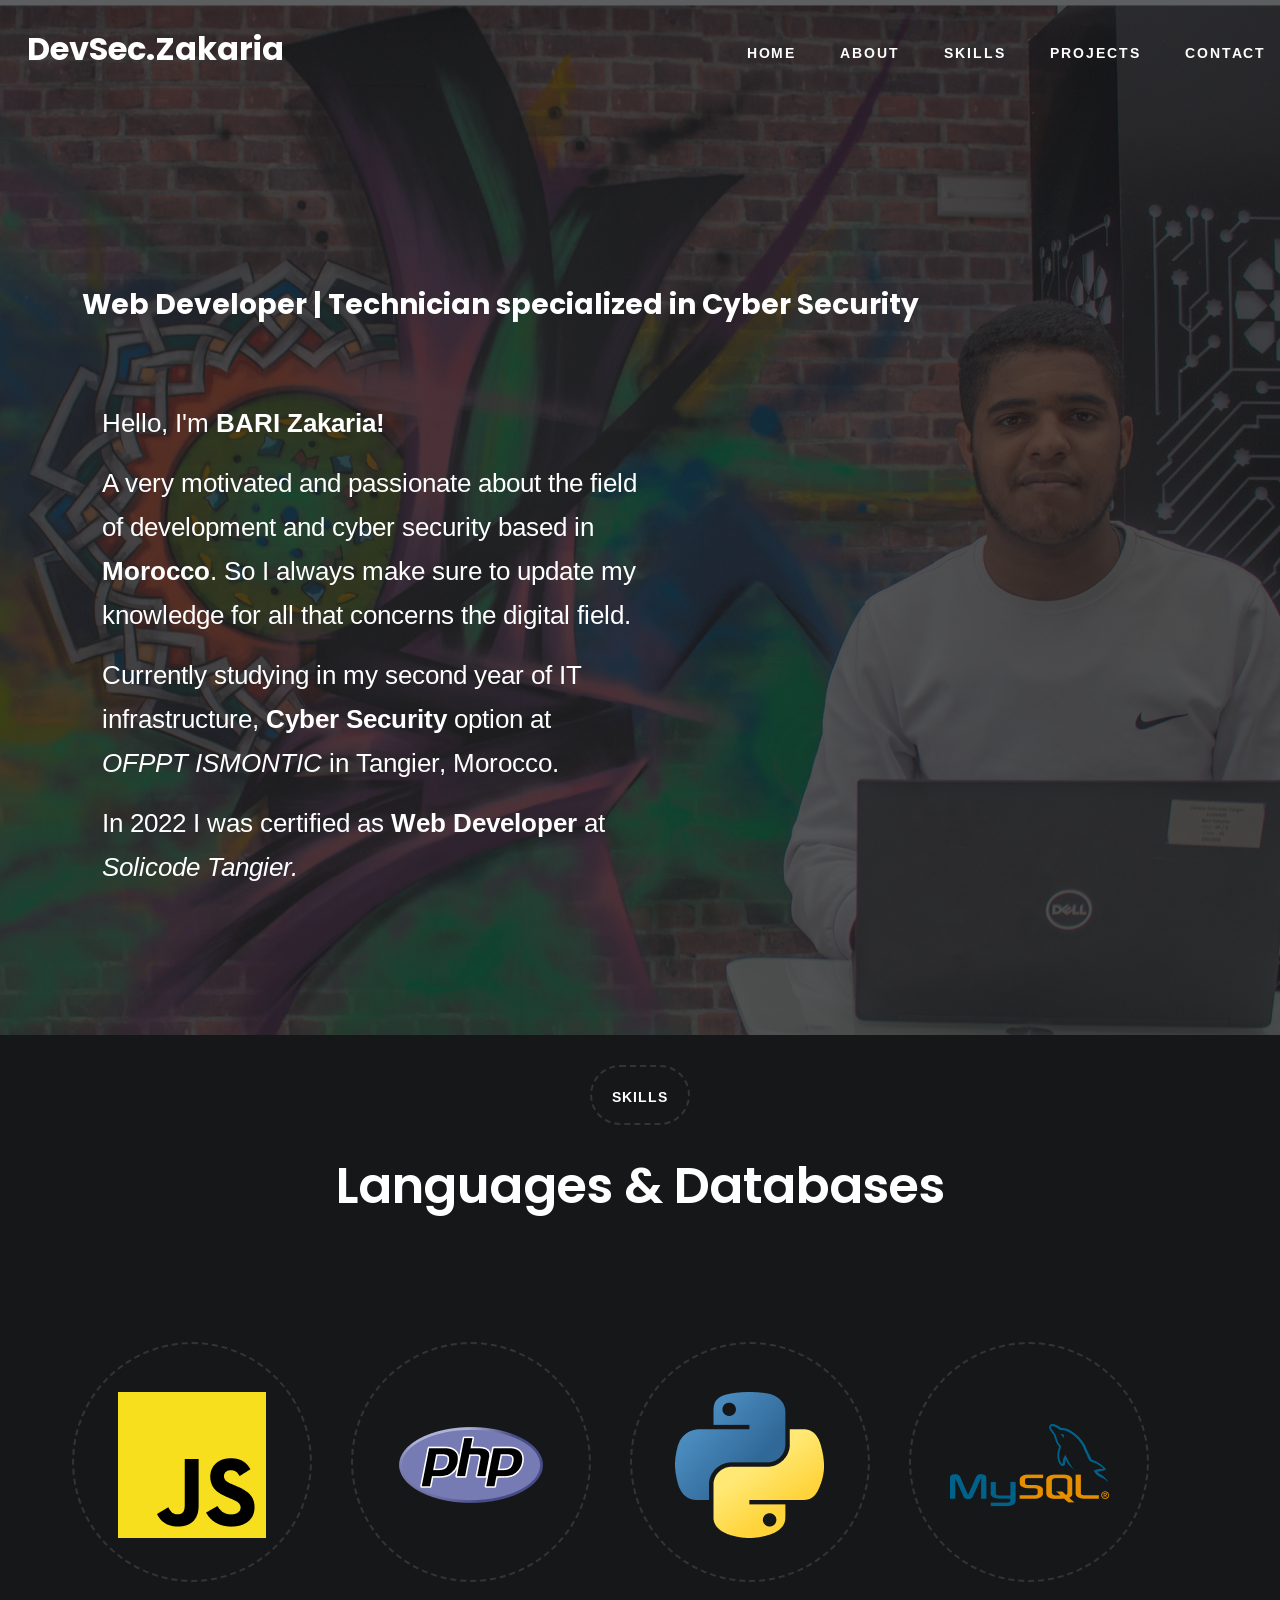
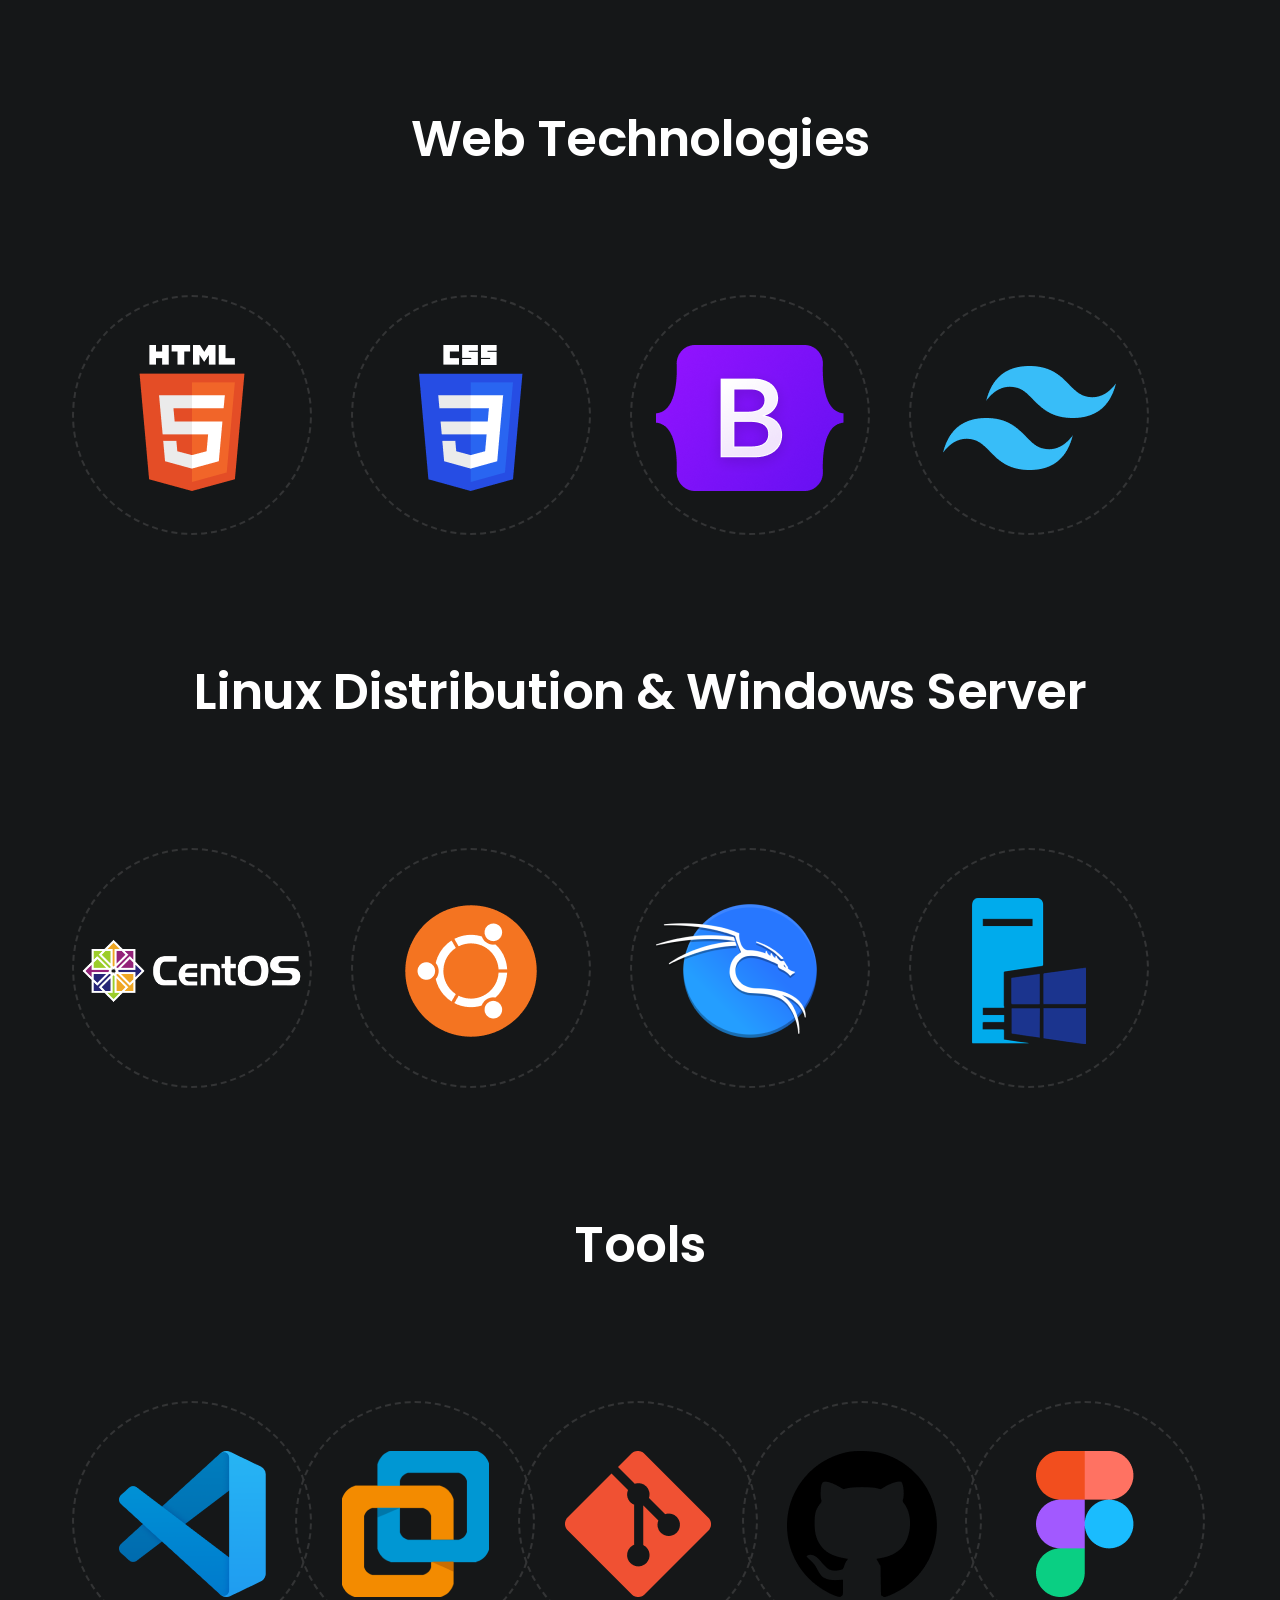
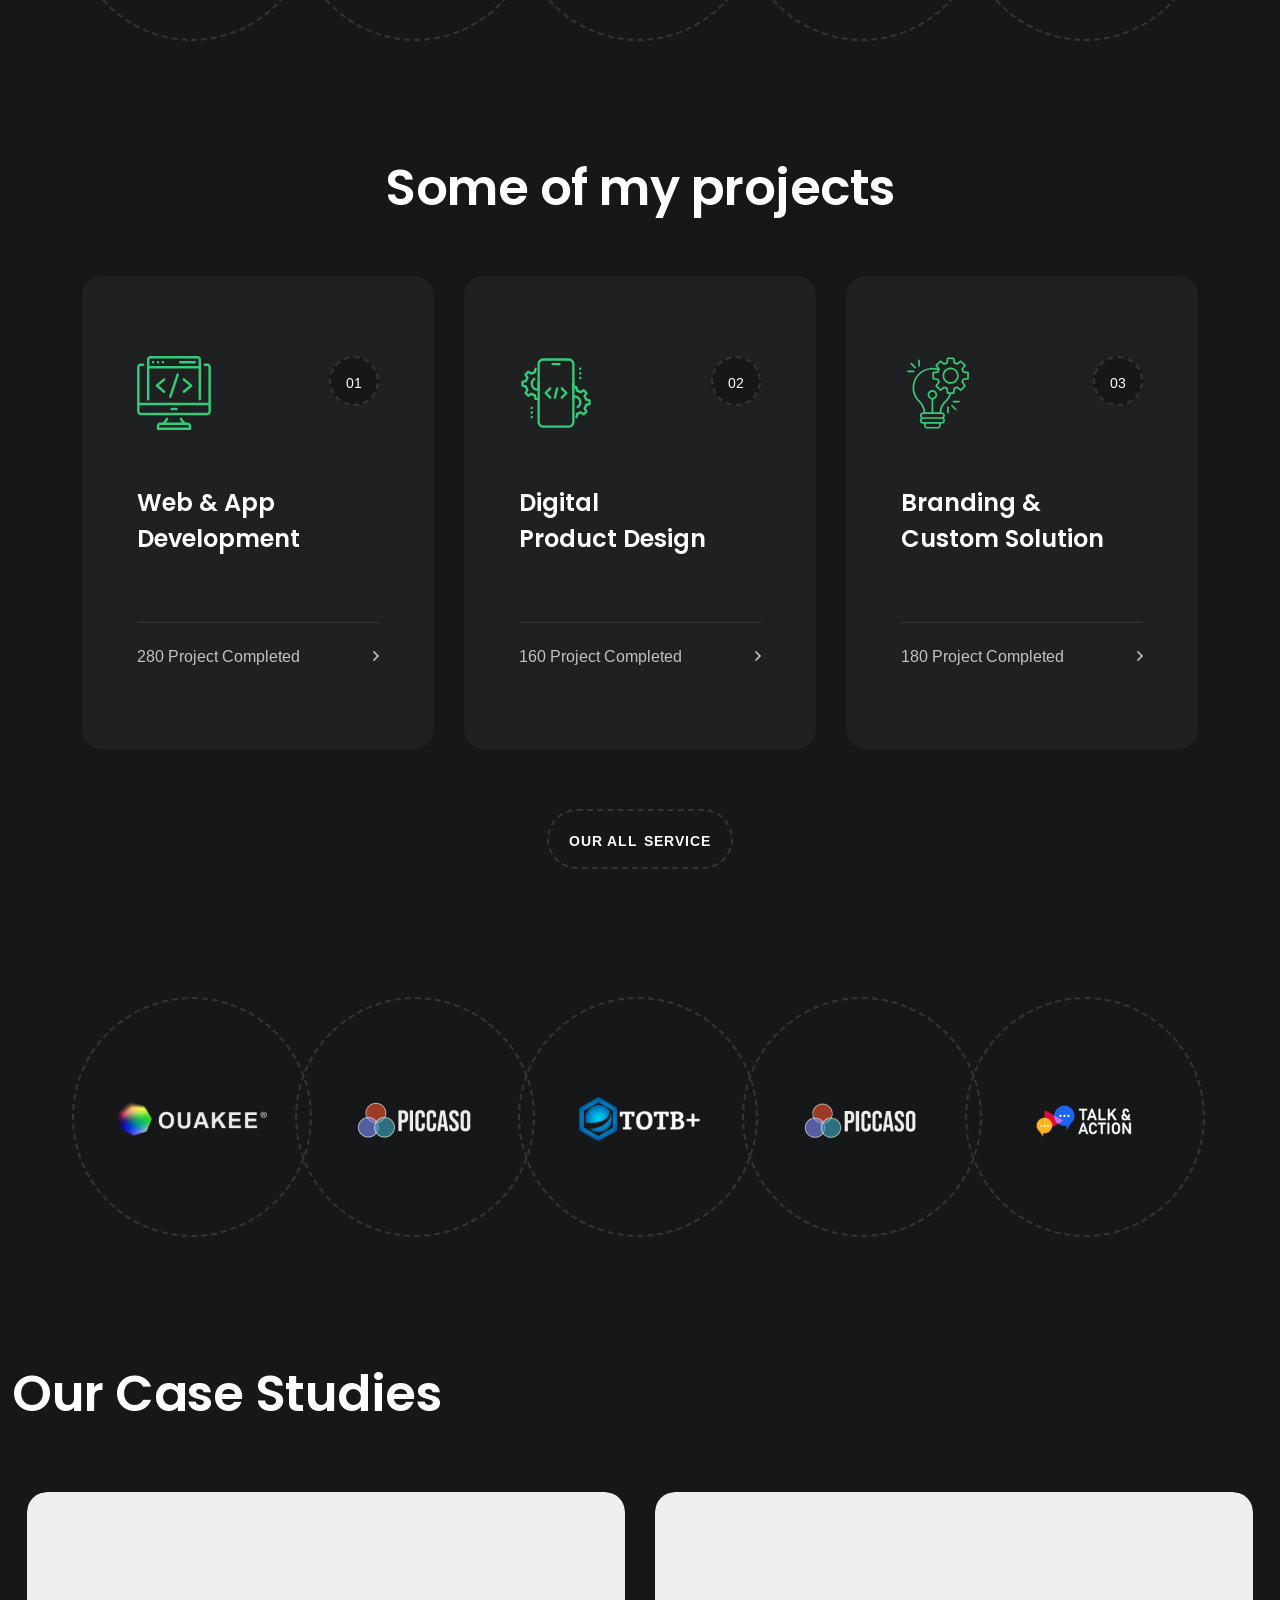
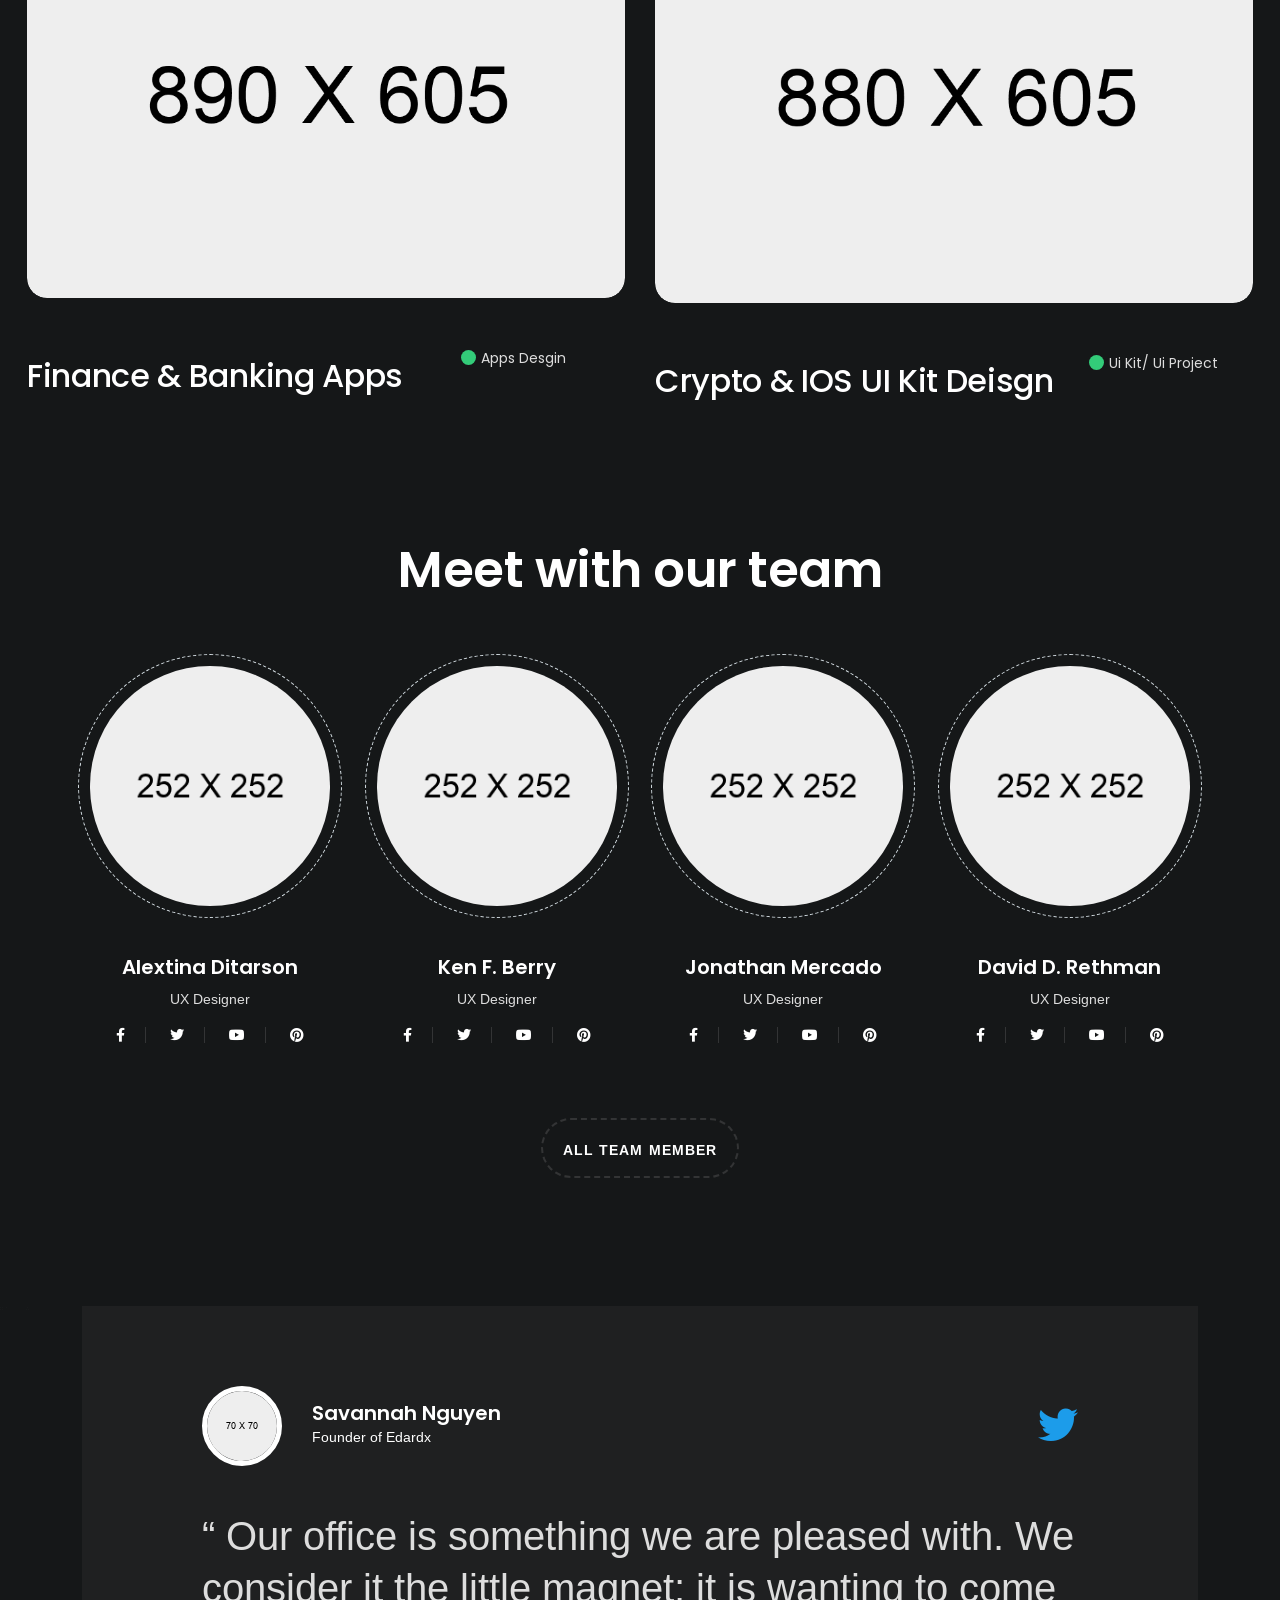
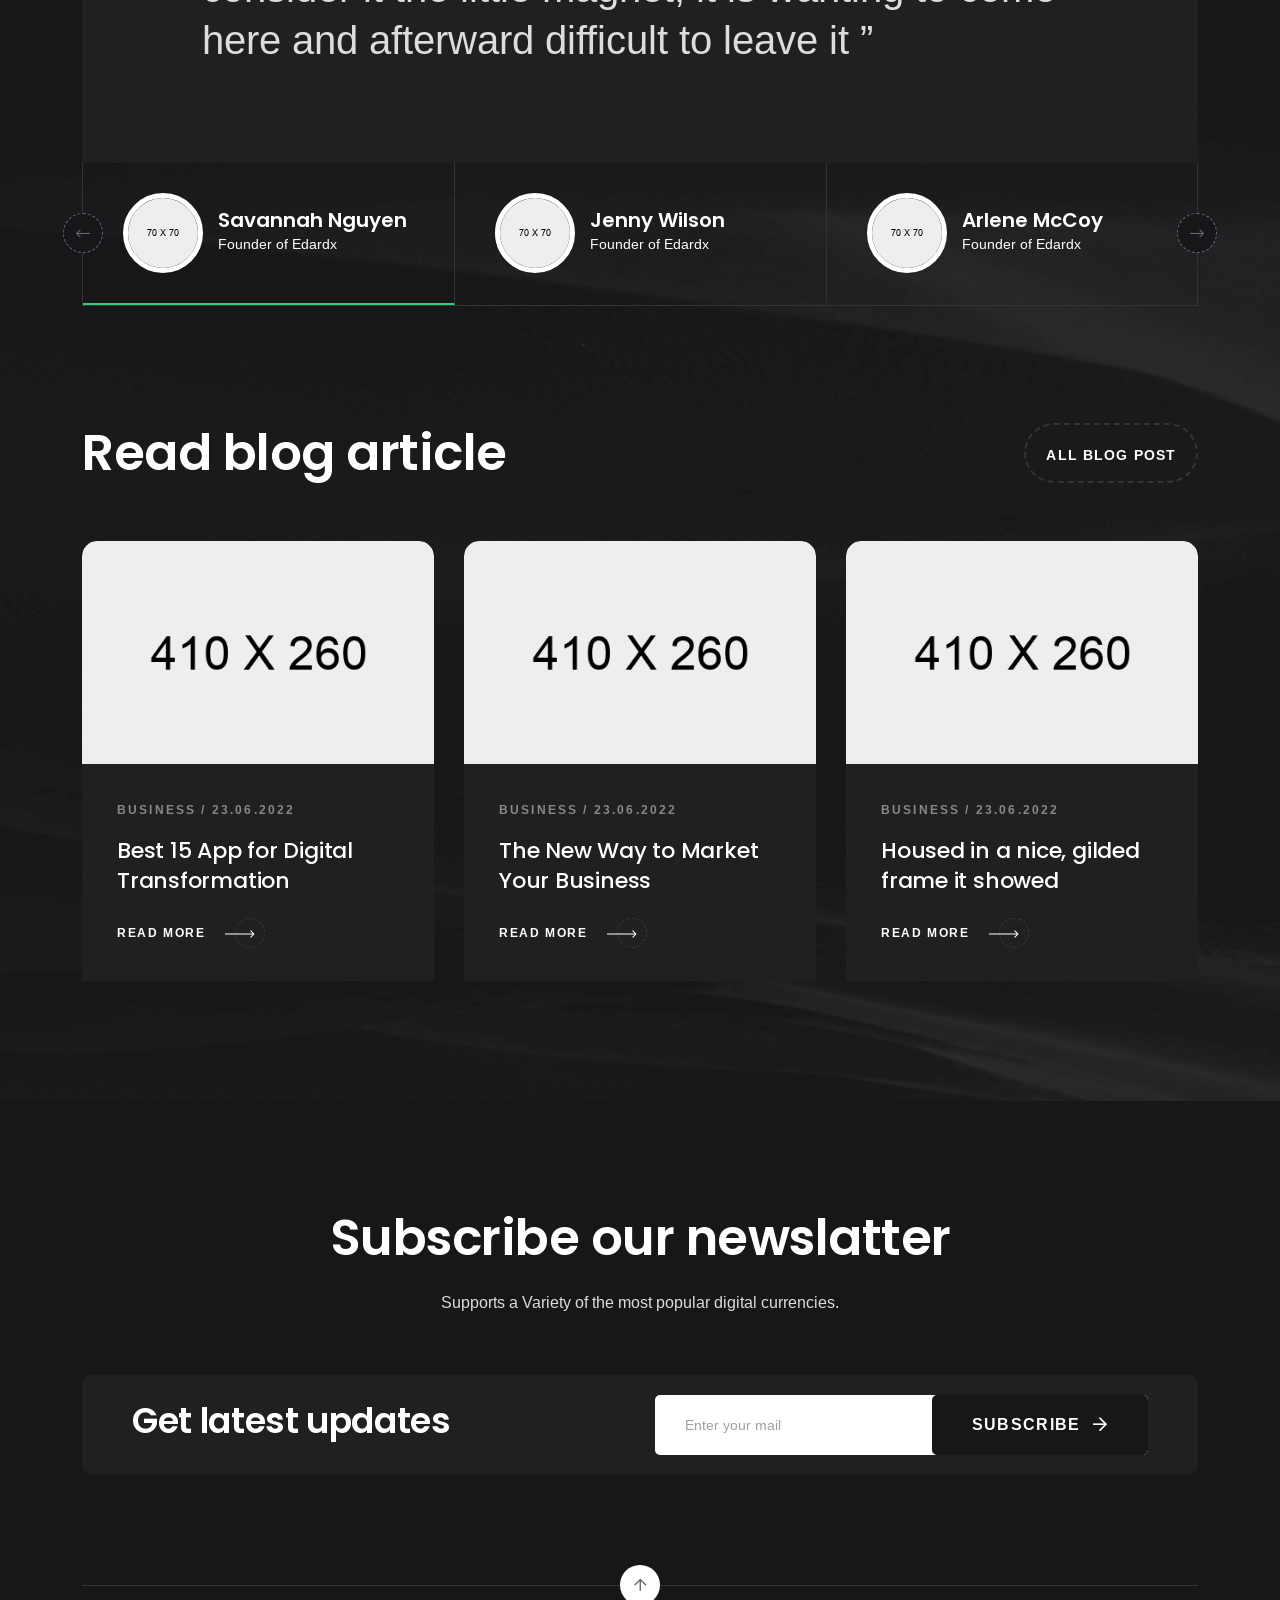
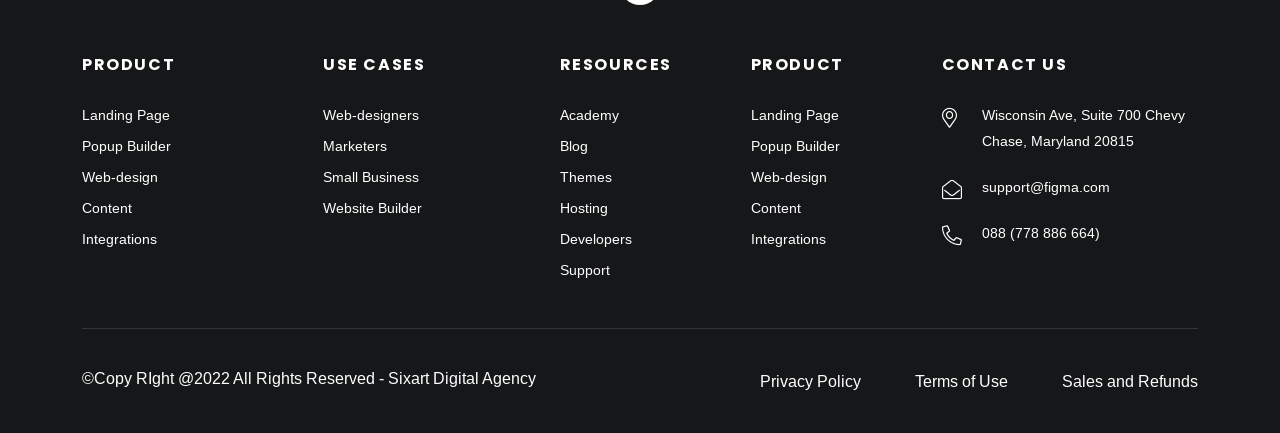
==== commit 03c3242a: "Apply new changes" ====
--- a/index-2.html
+++ b/index-2.html
@@ -7,11 +7,9 @@
    <title>DevSec-Zakaria</title>
    <meta name="description" content="">
    <meta name="viewport" content="width=device-width, initial-scale=1">
-
-   <!-- Place favicon.ico in the root directory -->
+   <!-- PORTFOLIO ICON -->
    <link rel="shortcut icon" type="image/x-icon" href="assets/img/hacker.png">
-
-   <!-- CSS here -->
+   <!-- CSS LINKS -->
    <link rel="stylesheet" href="assets/css/bootstrap.min.css">
    <link rel="stylesheet" href="assets/css/animate.css">
    <link rel="stylesheet" href="assets/css/custom-animation.css">
@@ -37,14 +35,14 @@
       </div>
       <!-- preloader end  -->
 
-   <header>
-      <!-- tp-header-area-start -->
+   <header id="home">
+      <!-- START OF NAVBAR -->
       <div id="header-sticky" class="tp-header-area tp-header-black-sticky header-pl-pr header-transparent z-index-5">
          <div class="container-fluid">
             <div class="row g-0 align-items-center">
                <div class="col-xl-6 col-lg-6 col-md-5 col-6">
                   <div class="tp-logo">
-                     <a href="index-2.html">
+                     <a href="#home">
                         <!-- <img src="assets/img/DevSec5.png" alt=""> -->
                         <h2 style="color: white;">DevSec.Zakaria</h2>
                      </a>
@@ -54,7 +52,7 @@
                   <div class="tp-main-menu tp-white-menu submenu-2">
                      <nav id="mobile-menu">
                         <ul>
-                           <li><a href="index-2.html">Home</a>
+                           <li><a href="#home">Home</a>
                            </li>
                            <li><a href="#abt">About</a>
                            </li>
@@ -68,23 +66,13 @@
                      </nav>
                   </div>
                </div>
-               <!-- <div class="col-xl-4 col-lg-6 col-md-7 col-6">
-                  <a class="tp-btn-border d-none d-xl-block" href="#">Get in touch</a>
-               </div> -->
-            </div>
-         </div>
-      </div>
-      <!-- tp-header-area-end -->
+            </div>
+         </div>
+      </div>
+      <!-- END OF NAVBAR -->
    </header>
-
-   <!-- tp-offcanvus-area-start -->
-
-   
-      <div class="body-overlay"></div>
-   <!-- tp-offcanvus-area-end -->
-
    <main>
-      <!-- tp-slider-area-start -->
+      <!-- START OF ABOUT ME -->
       <div class="tp-hero-area hero-bg-img hero-overlay" data-background="assets/img/Github.png">
          <div class="container z-index-3">
             <div class="row align-items-center">
@@ -105,9 +93,184 @@
             </div>
          </div>   
       </div>
-      <!-- tp-slider-area-end -->
-
-      <!-- tp-service-area-start -->
+      <!-- END OF ABOUT ME -->
+
+      <!-- SKILLS SECTION  -->
+               <!-- LANGUAGES & DATABASES  -->
+      <div id="tp-service-area" class="tp-service-area black-bg pb-120">
+         <div id="skl" class="container">
+            <div class="row">
+               <div class="col-12 wow tpfadeUp" data-wow-duration=".7s" data-wow-delay="1s">
+                  <div class="sv-btn mt-30 text-center">
+                     <a class="tp-btn-border">Skills</a><br><br>
+                     <h4 class="tp-section-title-sm text-white">Languages & Databases</h4>
+                  </div>
+               </div>
+            </div>
+         </div>
+      </div>
+      <div class="tp-brand-area black-bg pb-100">
+         <div class="container">
+            <div class="tp-brand-wrapper">
+            <div class="row g-0 justify-content-center">
+                  <div class=" col-xl col-lg col-md-4 col-sm-6 mb-20 wow tpfadeUp" data-wow-duration=".7s" data-wow-delay=".3s">
+                     <div class="tp-brand-item-two w-80">
+                        <img src="assets/img/Languages/JS.png" alt="">
+                     </div>
+                  </div>
+                  <div class=" col-xl col-lg col-md-4 col-sm-6 mb-20 wow tpfadeUp" data-wow-duration=".7s" data-wow-delay=".5s">
+                     <div class="tp-brand-item-two">
+                        <img src="assets/img/Languages/PHP.png" alt="">
+                     </div>
+                  </div>
+                  <div class=" col-xl col-lg col-md-4 col-sm-6 mb-20 wow tpfadeUp" data-wow-duration=".7s" data-wow-delay=".7s">
+                     <div class="tp-brand-item-two">
+                        <img src="assets/img/Languages/Python.png" alt="">
+                     </div>
+                  </div>
+                  <div class=" col-xl col-lg col-md-4 col-sm-6 mb-20 wow tpfadeUp" data-wow-duration=".7s" data-wow-delay=".9s">
+                     <div class="tp-brand-item-two">
+                        <img src="assets/img/Languages/MySQL.png" alt="">
+                     </div>
+                  </div>
+               </div>
+            </div>
+         </div>
+      </div>
+
+               <!-- WEB TECHNOLOGIES SKILLS  -->
+      <div id="tp-service-area" class="tp-service-area black-bg pb-120">
+         <div id="skl" class="container">
+            <div class="row">
+               <div class="col-12 wow tpfadeUp" data-wow-duration=".7s" data-wow-delay="1s">
+                  <div class="sv-btn mt-10 text-center">
+                     <h4 class="tp-section-title-sm text-white">Web Technologies</h4>
+                  </div>
+               </div>
+            </div>
+         </div>
+      </div>
+      <div class="tp-brand-area black-bg pb-100">
+         <div class="container">
+            <div class="tp-brand-wrapper">
+            <div class="row g-0 justify-content-center">
+                  <div class=" col-xl col-lg col-md-4 col-sm-6 mb-20 wow tpfadeUp" data-wow-duration=".7s" data-wow-delay=".3s">
+                     <div class="tp-brand-item-two w-80">
+                        <img src="assets/img/Languages/HTML.png" alt="">
+                     </div>
+                  </div>
+                  <div class=" col-xl col-lg col-md-4 col-sm-6 mb-20 wow tpfadeUp" data-wow-duration=".7s" data-wow-delay=".5s">
+                     <div class="tp-brand-item-two">
+                        <img src="assets/img/Languages/CSS.png" alt="">
+                     </div>
+                  </div>
+                  <div class=" col-xl col-lg col-md-4 col-sm-6 mb-20 wow tpfadeUp" data-wow-duration=".7s" data-wow-delay=".7s">
+                     <div class="tp-brand-item-two">
+                        <img src="assets/img/Languages/Bootstrap.png" alt="">
+                     </div>
+                  </div>
+                  <div class=" col-xl col-lg col-md-4 col-sm-6 mb-20 wow tpfadeUp" data-wow-duration=".7s" data-wow-delay=".9s">
+                     <div class="tp-brand-item-two">
+                        <img src="assets/img/Languages/Tailwind.png" alt="">
+                     </div>
+                  </div>
+               </div>
+            </div>
+         </div>
+      </div>
+
+               <!-- LINUX DISTRIBUTION & WINDOWS SERVER  -->
+      <div id="tp-service-area" class="tp-service-area black-bg pb-120">
+         <div id="skl" class="container">
+            <div class="row">
+               <div class="col-12 wow tpfadeUp" data-wow-duration=".7s" data-wow-delay="1s">
+                  <div class="sv-btn mt-10 text-center">
+                     <h4 class="tp-section-title-sm text-white">Linux Distribution & Windows Server</h4>
+                  </div>
+               </div>
+            </div>
+         </div>
+      </div>
+
+      <div class="tp-brand-area black-bg pb-100">
+         <div class="container">
+            <div class="tp-brand-wrapper">
+            <div class="row g-0 justify-content-center">
+                  <div class=" col-xl col-lg col-md-4 col-sm-6 mb-20 wow tpfadeUp" data-wow-duration=".7s" data-wow-delay=".3s">
+                     <div class="tp-brand-item-two w-80">
+                        <img src="assets/img/Languages/CentOS.png" alt="">
+                     </div>
+                  </div>
+                  <div class=" col-xl col-lg col-md-4 col-sm-6 mb-20 wow tpfadeUp" data-wow-duration=".7s" data-wow-delay=".5s">
+                     <div class="tp-brand-item-two">
+                        <img src="assets/img/Languages/Ubuntu.png" alt="">
+                     </div>
+                  </div>
+                  <div class=" col-xl col-lg col-md-4 col-sm-6 mb-20 wow tpfadeUp" data-wow-duration=".7s" data-wow-delay=".7s">
+                     <div class="tp-brand-item-two">
+                        <img src="assets/img/Languages/Kali.png" alt="">
+                     </div>
+                  </div>
+                  <div class=" col-xl col-lg col-md-4 col-sm-6 mb-20 wow tpfadeUp" data-wow-duration=".7s" data-wow-delay=".9s">
+                     <div class="tp-brand-item-two">
+                        <img src="assets/img/Languages/Server.png" alt="">
+                     </div>
+                  </div>
+               </div>
+            </div>
+         </div>
+      </div>
+               <!-- TOOLS  -->
+      <div id="tp-service-area" class="tp-service-area black-bg pb-120">
+         <div id="skl" class="container">
+            <div class="row">
+               <div class="col-12 wow tpfadeUp" data-wow-duration=".7s" data-wow-delay="1s">
+                  <div class="sv-btn mt-10 text-center">
+                     <h4 class="tp-section-title-sm text-white">Tools</h4>
+                  </div>
+               </div>
+            </div>
+         </div>
+      </div>
+
+      <div class="tp-brand-area black-bg pb-100">
+         <div class="container">
+            <div class="tp-brand-wrapper">
+            <div class="row g-0 justify-content-center">
+                  <div class=" col-xl col-lg col-md-4 col-sm-6 mb-20 wow tpfadeUp" data-wow-duration=".7s" data-wow-delay=".3s">
+                     <div class="tp-brand-item-two w-80">
+                        <a href="https://fr.wikipedia.org/wiki/Visual_Studio_Code"><img src="assets/img/Languages/Vscode.png" alt=""></a>
+                     </div>
+                  </div>
+                  <div class=" col-xl col-lg col-md-4 col-sm-6 mb-20 wow tpfadeUp" data-wow-duration=".7s" data-wow-delay=".5s">
+                     <div class="tp-brand-item-two">
+                        <a href="https://fr.wikipedia.org/wiki/VMware"><img src="assets/img/Languages/Vmware.png" alt=""></a>
+                     </div>
+                  </div>
+                  <div class=" col-xl col-lg col-md-4 col-sm-6 mb-20 wow tpfadeUp" data-wow-duration=".7s" data-wow-delay=".7s">
+                     <div class="tp-brand-item-two">
+                        <a href="https://fr.wikipedia.org/wiki/Git"><img src="assets/img/Languages/Git.png" alt=""></a>
+                     </div>
+                  </div>
+                  <div class=" col-xl col-lg col-md-4 col-sm-6 mb-20 wow tpfadeUp" data-wow-duration=".7s" data-wow-delay=".9s">
+                     <div class="tp-brand-item-two">
+                        <a href="https://en.wikipedia.org/wiki/GitHub"><img src="assets/img/Languages/Github.png" alt=""></a>
+                     </div>
+                  </div>
+                  <div class=" col-xl col-lg col-md-4 col-sm-6 mb-20 wow tpfadeUp" data-wow-duration=".7s" data-wow-delay=".1s">
+                     <div class="tp-brand-item-two">
+                        <a href="https://fr.wikipedia.org/wiki/Figma"><img src="assets/img/Languages/Figma.png" alt=""></a>
+                     </div>
+                  </div>
+               </div>
+            </div>
+         </div>
+      </div>
+
+
+
+      
+      <!-- PROJECTS SECTION -->
       <div id="tp-service-area" class="tp-service-area black-bg pb-120">
          <div id="pjt" class="container">
             <div class="row">
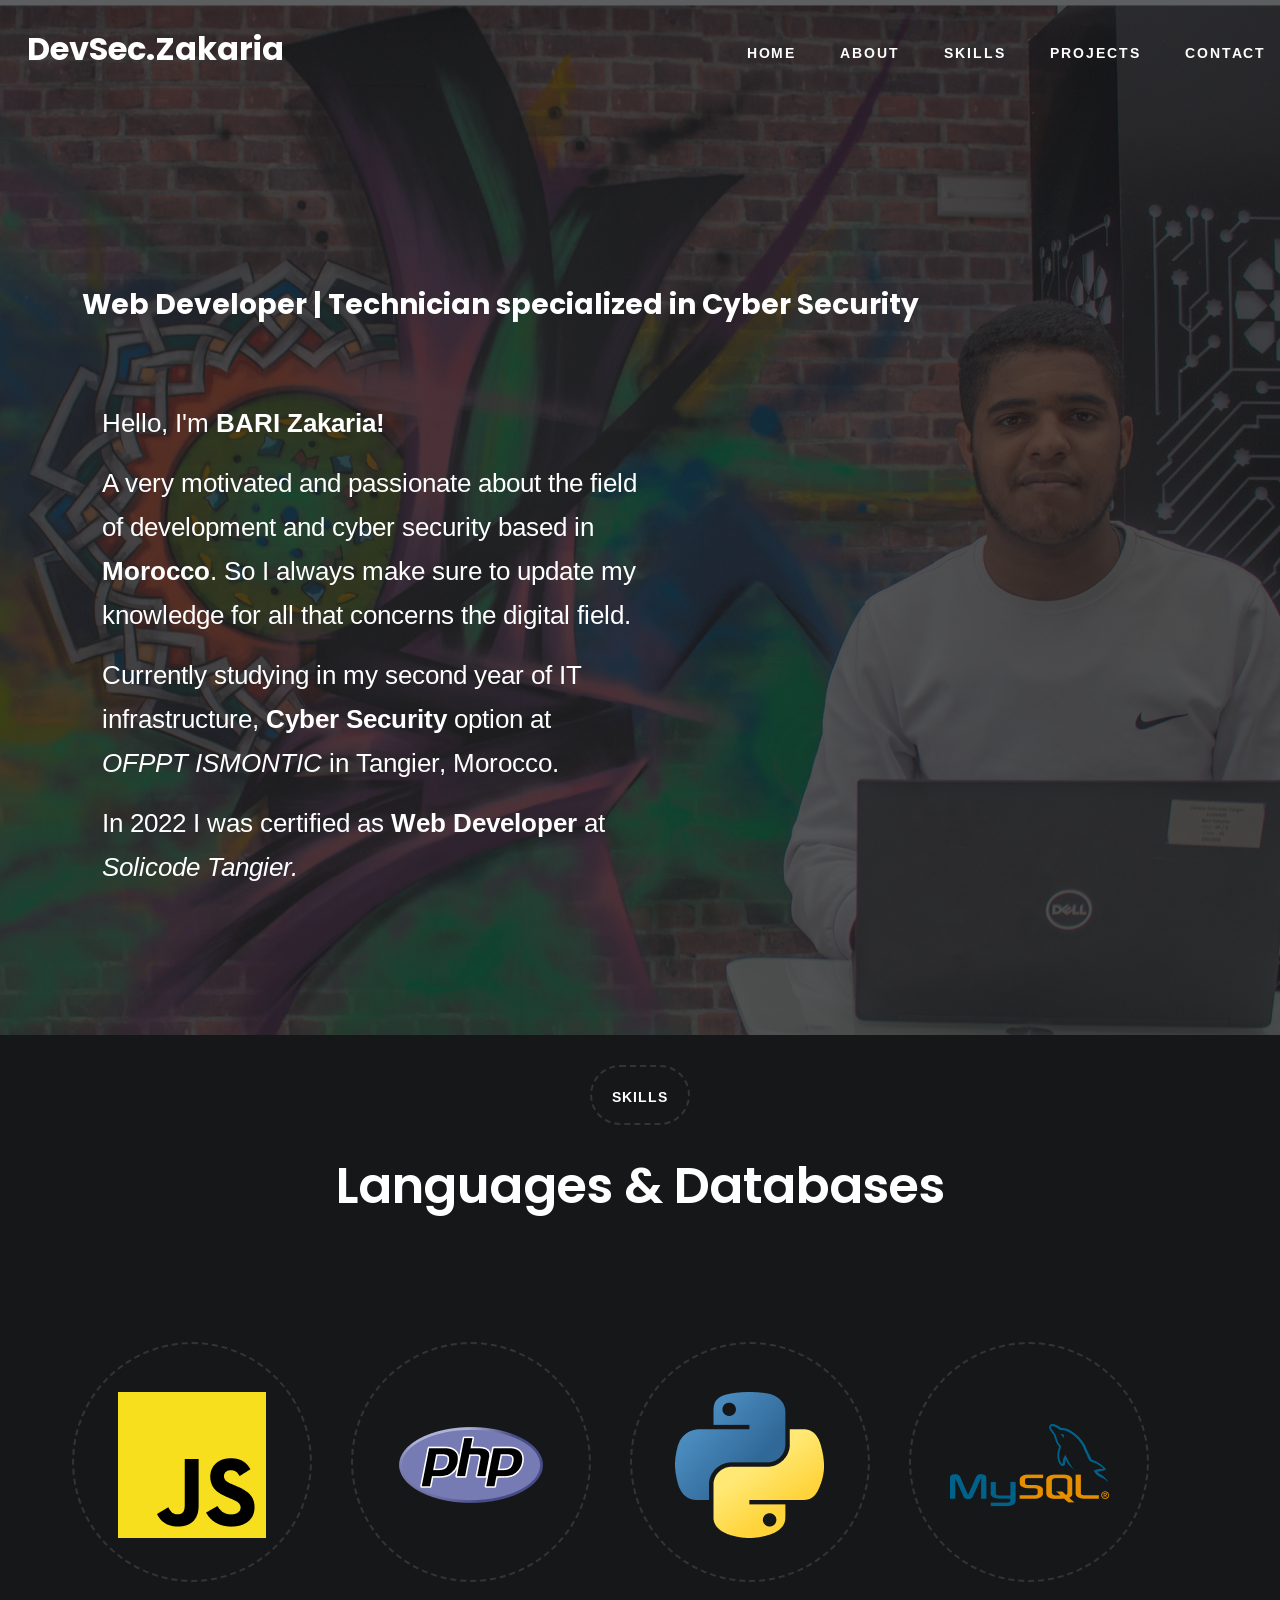
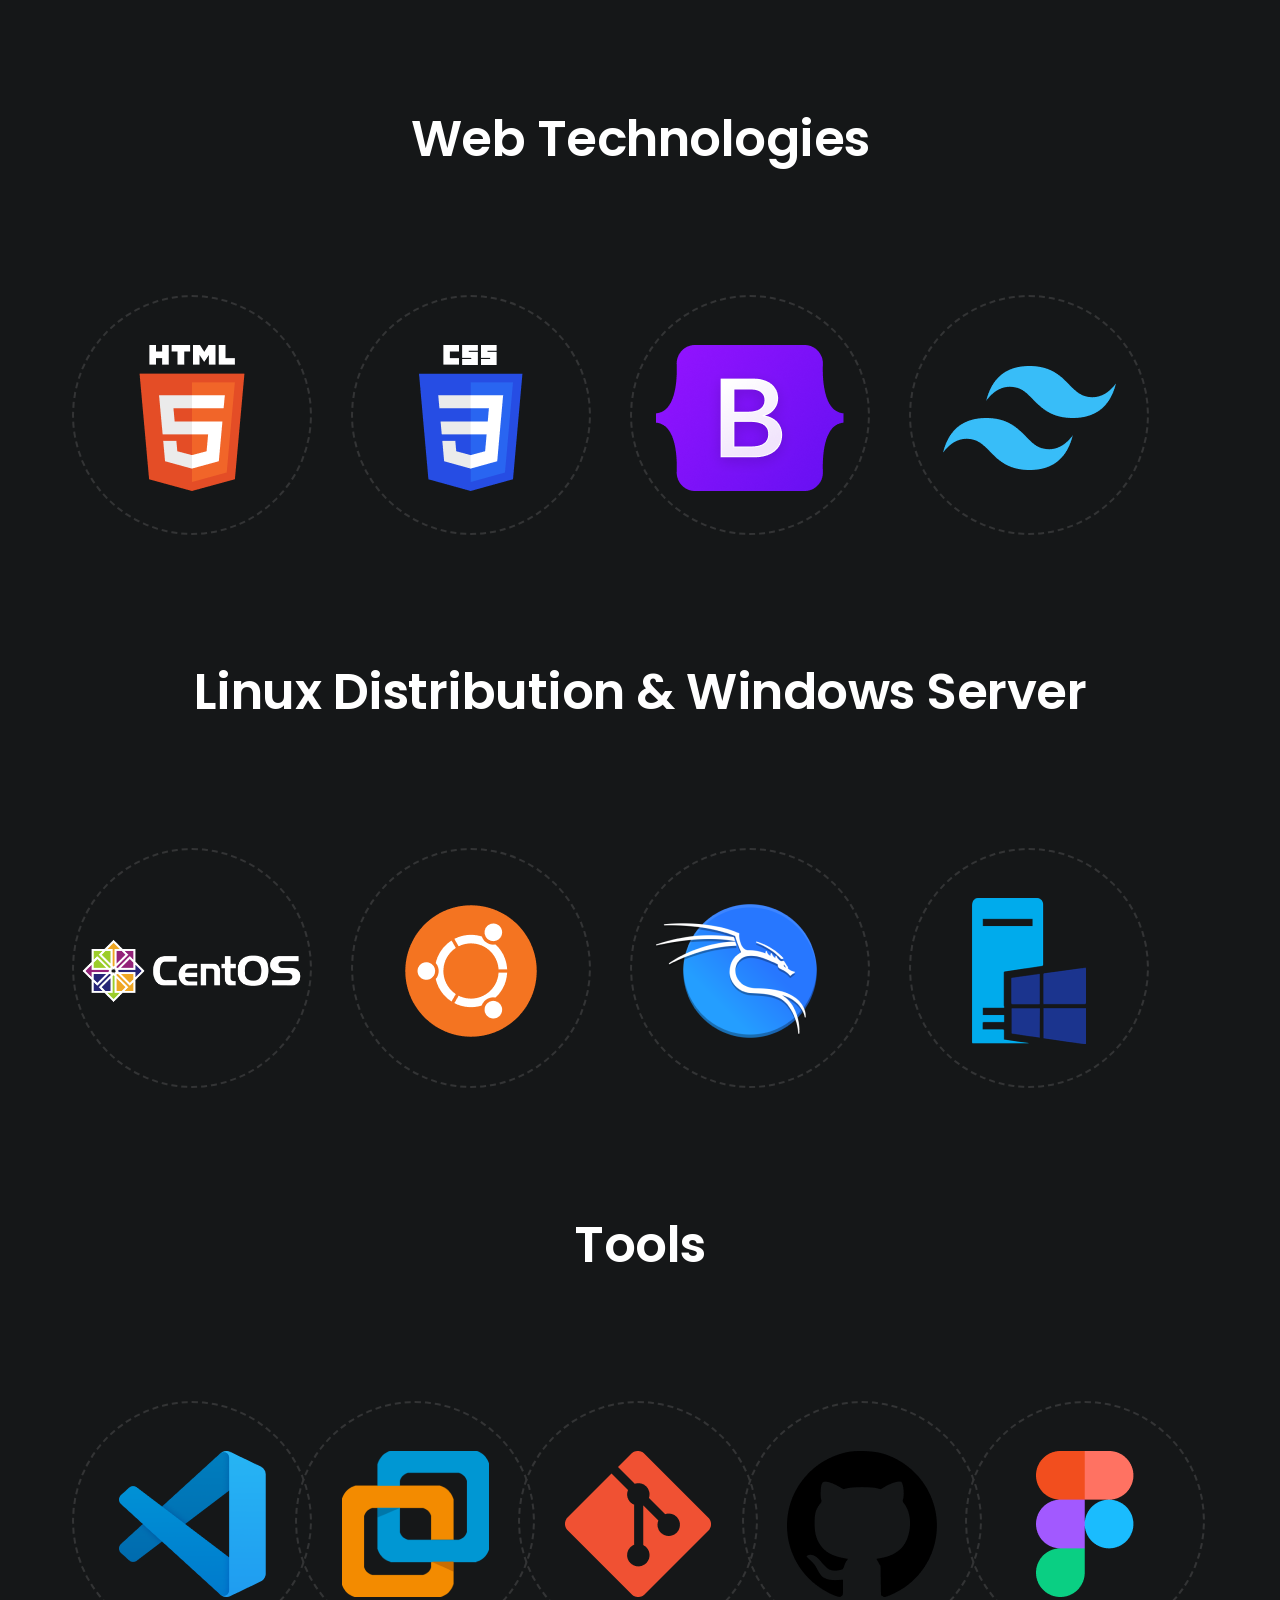
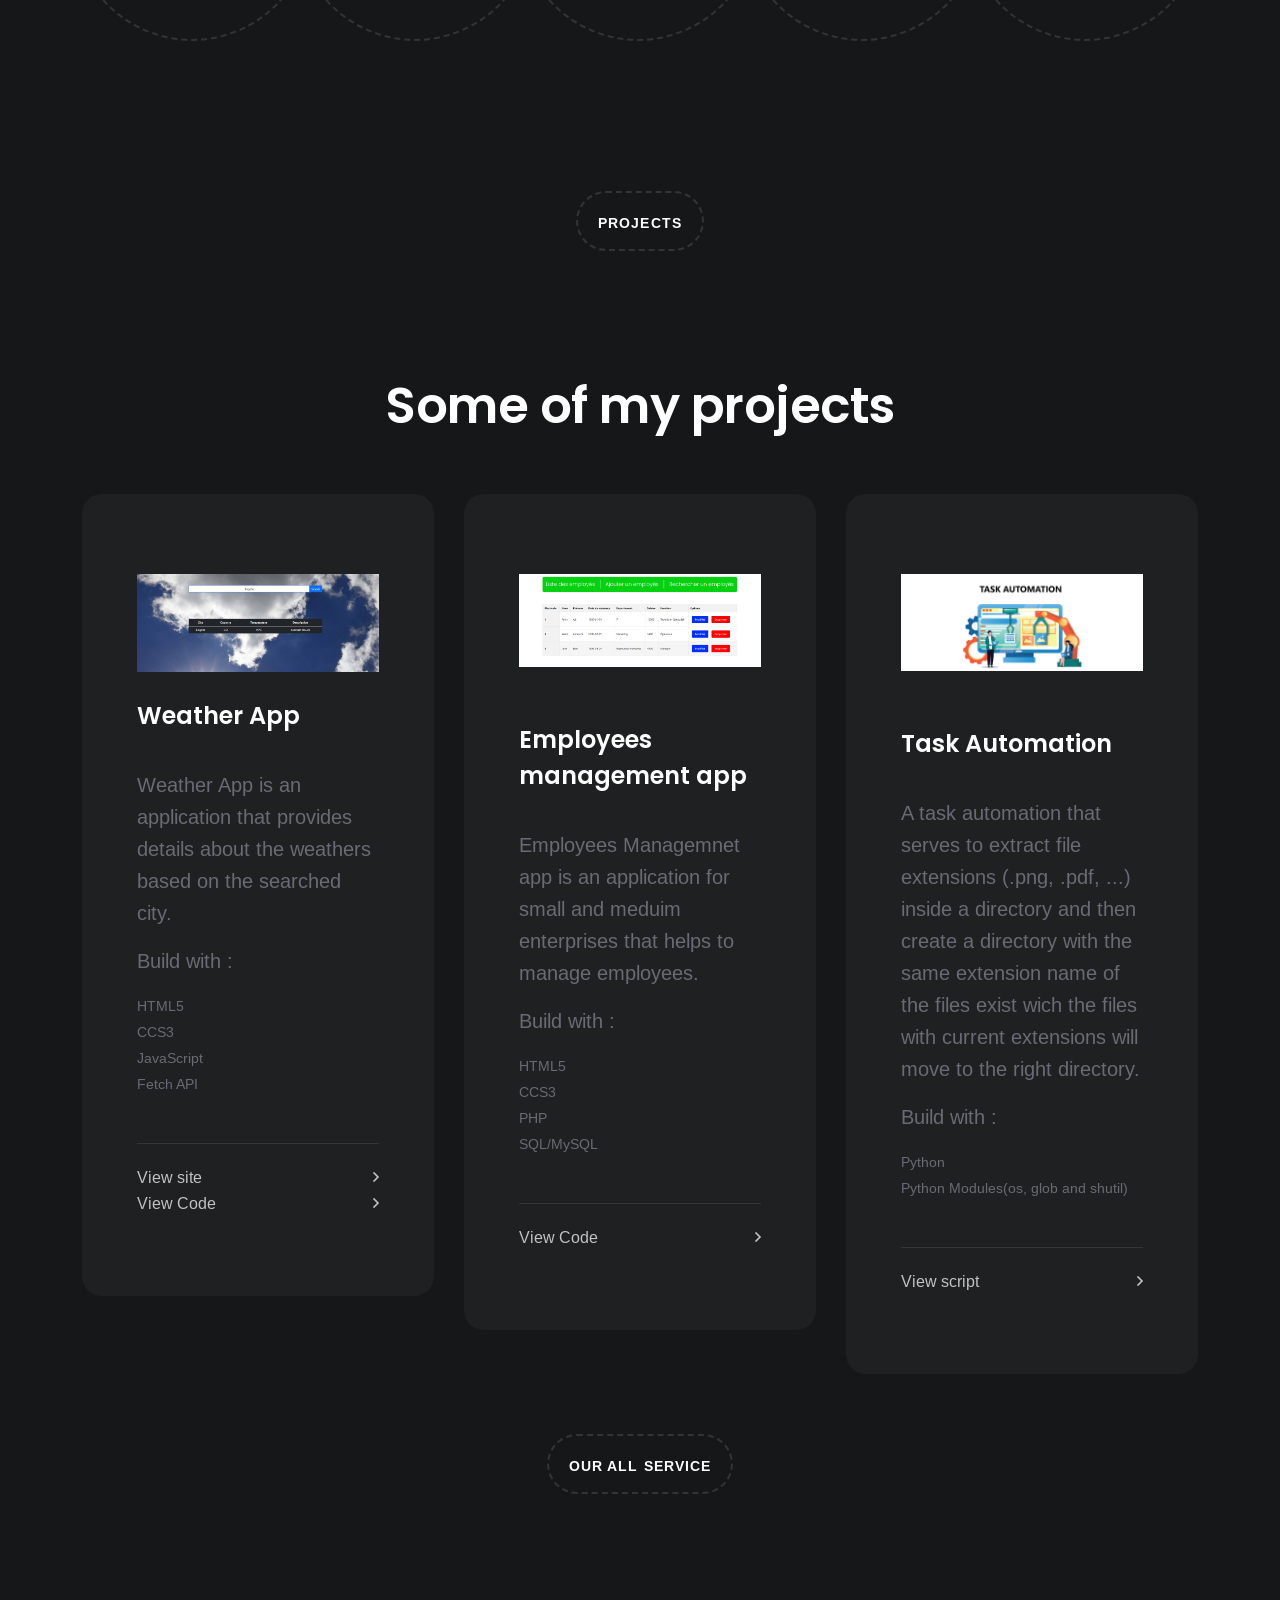
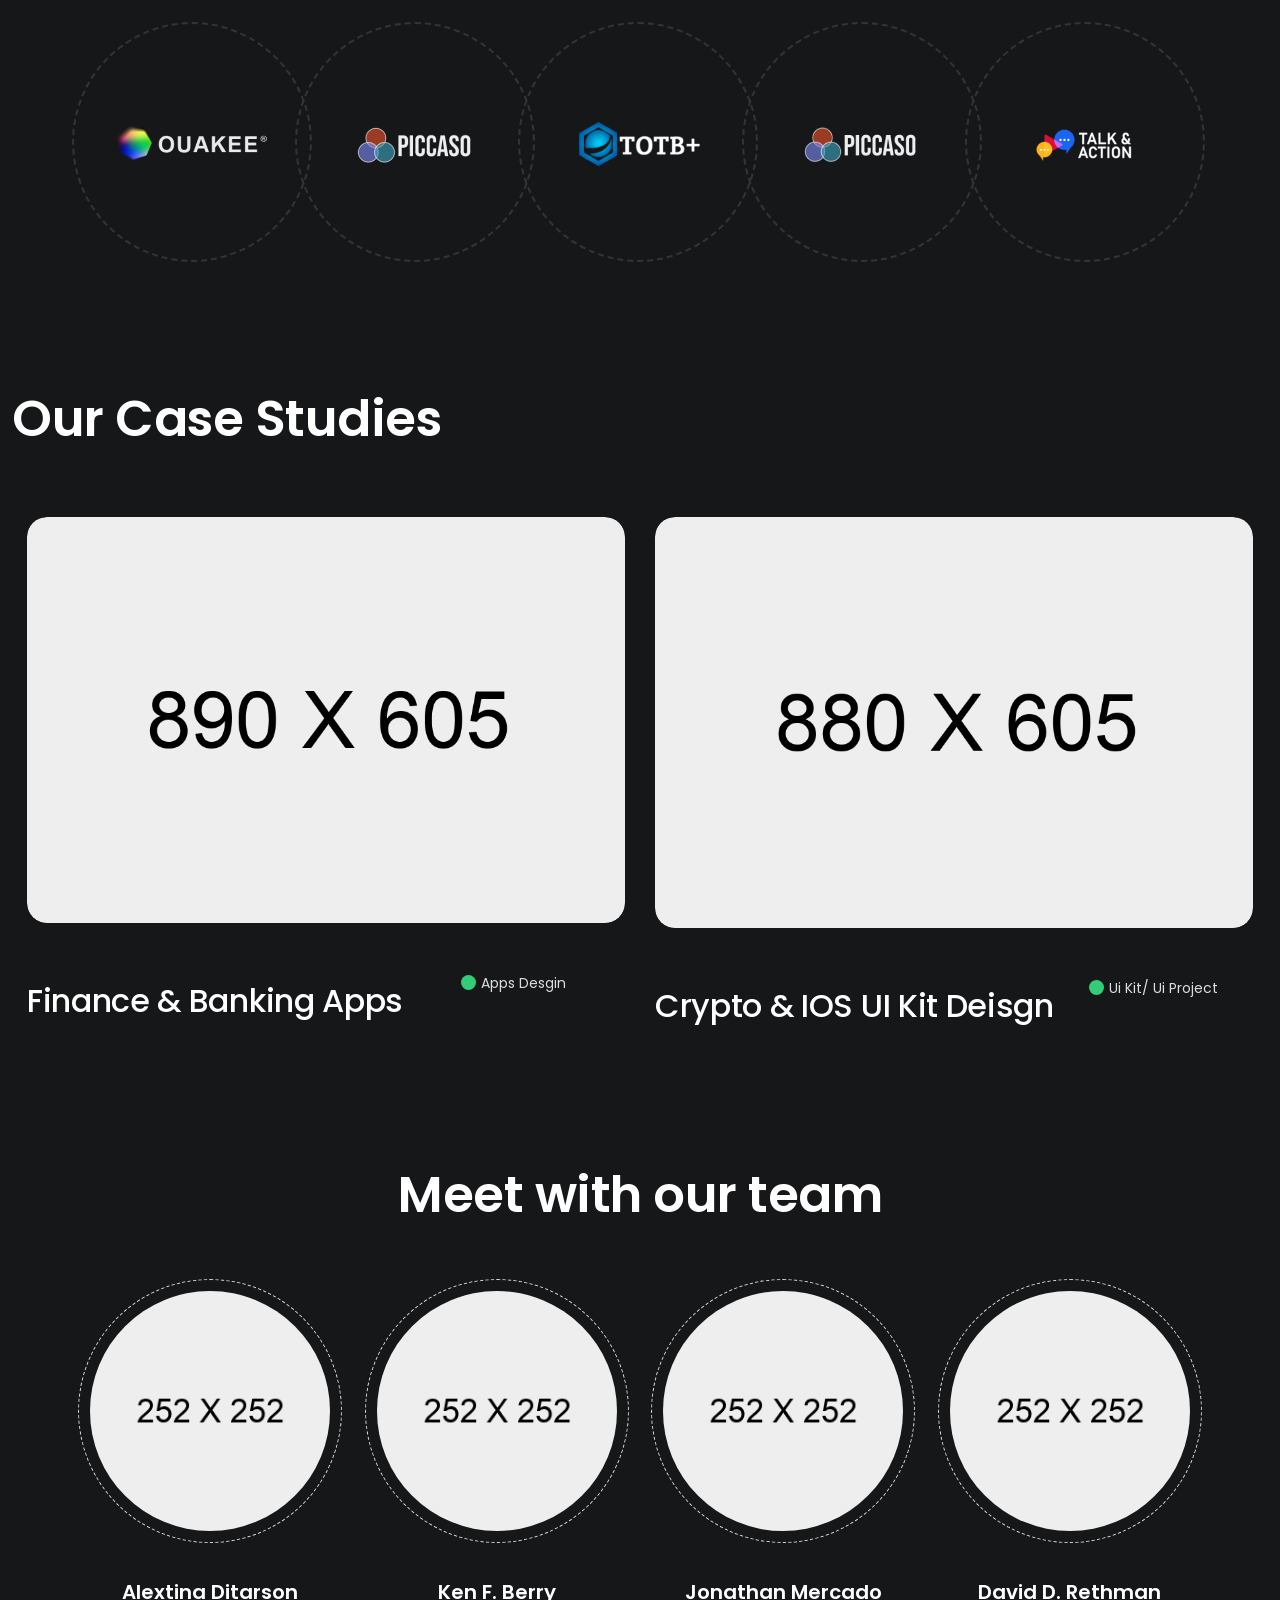
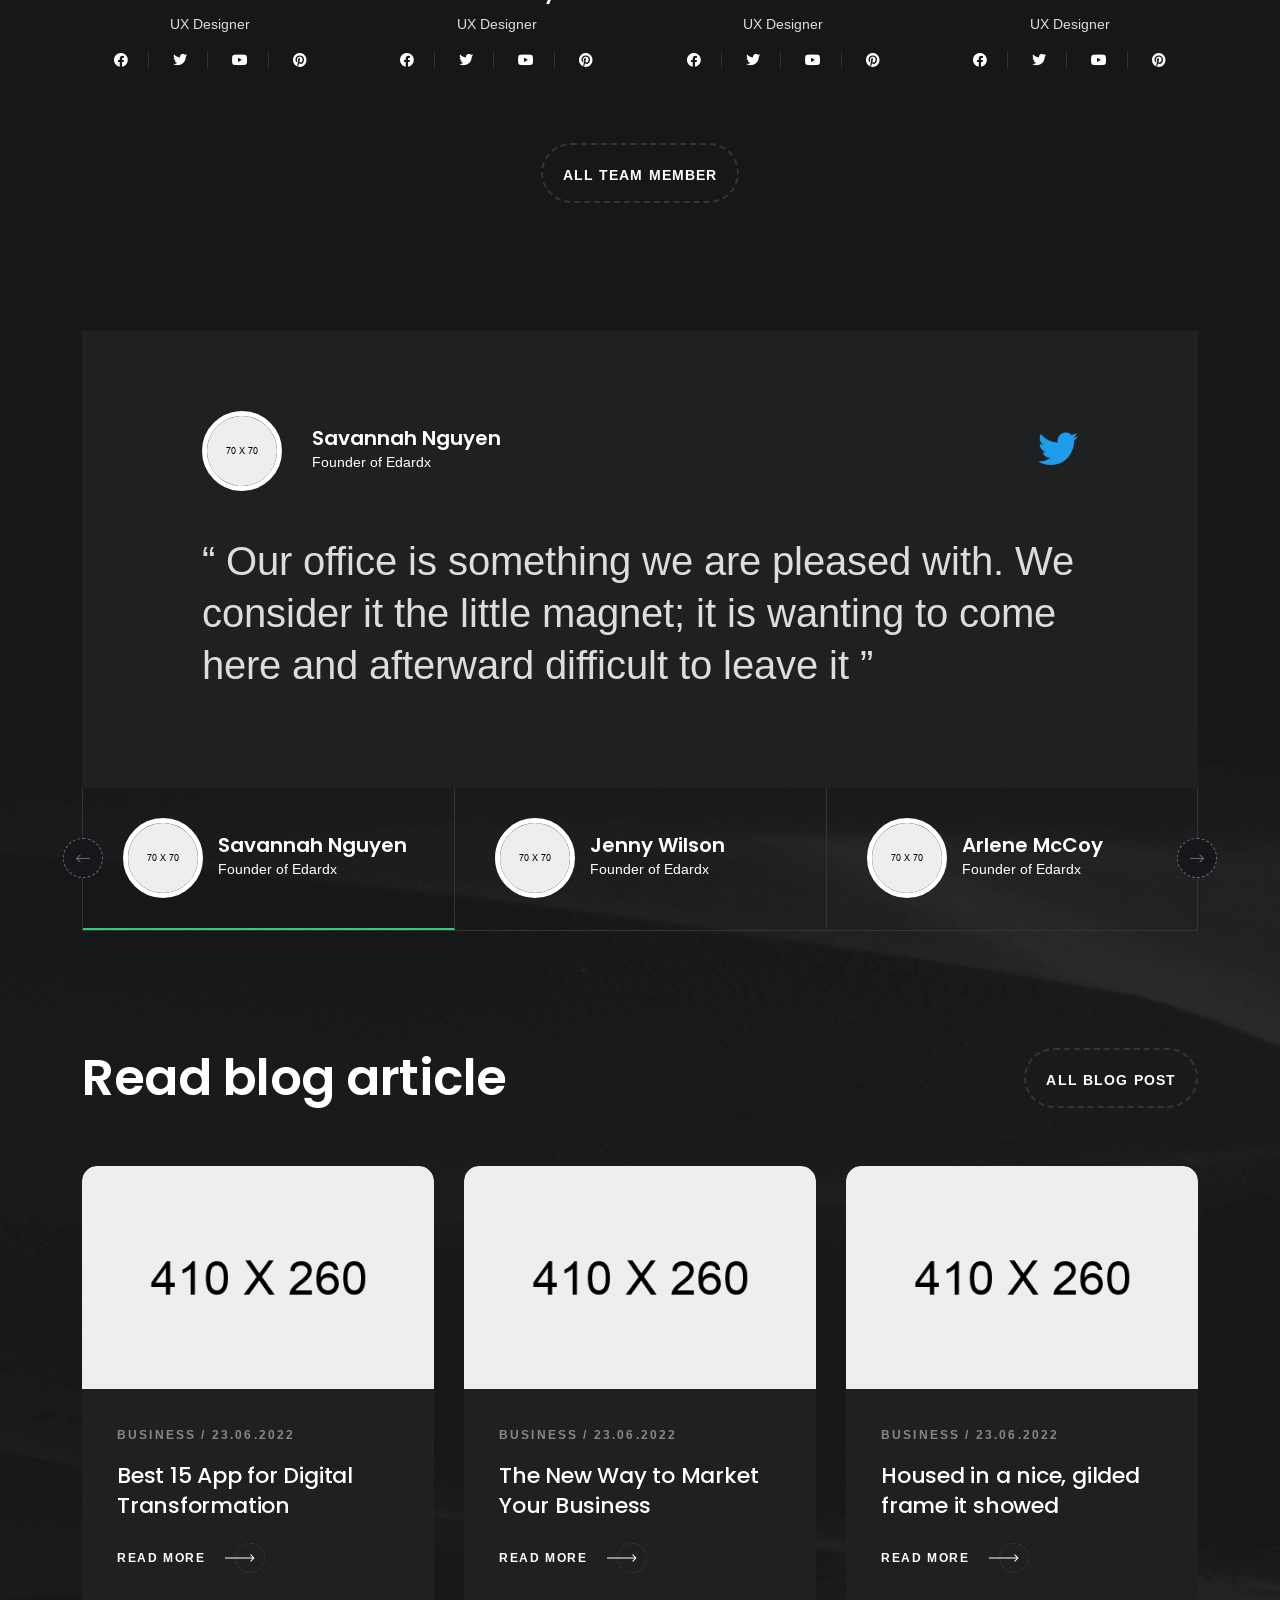
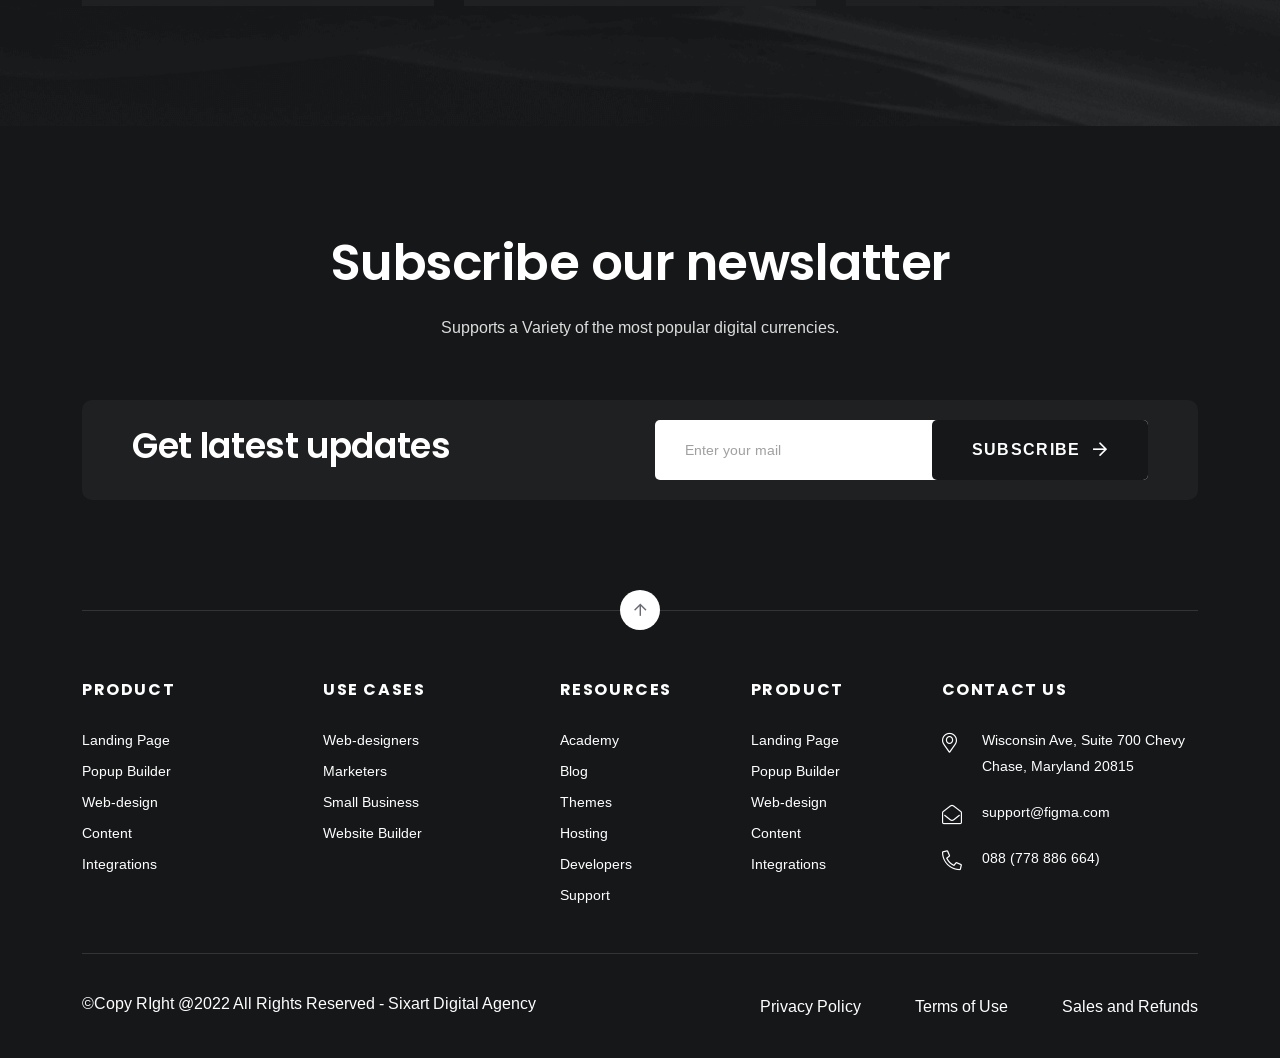
==== commit 98c99a2f: "Apply new changes" ====
--- a/index-2.html
+++ b/index-2.html
@@ -22,6 +22,7 @@
    <link rel="stylesheet" href="assets/css/magnific-popup.css">
    <link rel="stylesheet" href="assets/css/spacing.css">
    <link rel="stylesheet" href="assets/css/style.css">
+   <link rel="stylesheet" href="https://cdnjs.cloudflare.com/ajax/libs/font-awesome/4.7.0/css/font-awesome.min.css">
 </head>
 
 <body>
@@ -95,7 +96,7 @@
       </div>
       <!-- END OF ABOUT ME -->
 
-      <!-- SKILLS SECTION  -->
+      <!-- START OF SKILLS SECTION  -->
                <!-- LANGUAGES & DATABASES  -->
       <div id="tp-service-area" class="tp-service-area black-bg pb-120">
          <div id="skl" class="container">
@@ -266,13 +267,22 @@
             </div>
          </div>
       </div>
-
-
-
-      
-      <!-- PROJECTS SECTION -->
+      <!-- END OF SKILLS SECTION  -->
+
+      <!-- START OF PROJECTS SECTION -->
       <div id="tp-service-area" class="tp-service-area black-bg pb-120">
          <div id="pjt" class="container">
+            <div class="row">
+               <div class="col-12 wow tpfadeUp" data-wow-duration=".7s" data-wow-delay="1s">
+                  <div class="sv-btn mt-30 text-center">
+                     <a class="tp-btn-border">Projects</a>
+                  </div>
+               </div>
+            </div>
+         </div>
+      </div>
+      <div id="tp-service-area" class="tp-service-area black-bg pb-120">
+         <div class="container">
             <div class="row">
                <div class="col-12 wow tpfadeUp" data-wow-duration=".7s" data-wow-delay=".3s">
                   <div class="tp-service-section-title text-center mb-60">
@@ -283,56 +293,57 @@
             <div class="row counter-row">
                <div class="col-xl-4 col-lg-4 col-md-6 mb-30 wow tpfadeUp" data-wow-duration=".7s" data-wow-delay=".5s">
                   <div class="tp-service-item-two">
-                     <div class="tp-service-item-two__icon">
-                        <svg width="63" height="63" viewBox="0 0 63 63" fill="none" xmlns="http://www.w3.org/2000/svg">
-                           <path d="M11.6073 0.0922852C9.88558 0.0922852 8.46875 1.50911 8.46875 3.23091V36.7309C8.46875 38.1281 10.5645 38.1281 10.5645 36.7309V10.5652H52.4334V36.7309C52.4017 38.1584 54.5592 38.1584 54.5272 36.7309V3.23091C54.5272 1.50911 53.1124 0.0922852 51.3906 0.0922852H11.6073ZM11.6073 2.18812H51.3906C51.9887 2.18812 52.4334 2.63281 52.4334 3.23091V8.46935H10.5645V3.23091C10.5645 2.63281 11.0093 2.18812 11.6073 2.18812ZM13.7031 4.27985C13.1249 4.27985 12.6562 4.74859 12.6562 5.32674C12.6562 5.90493 13.1249 6.37351 13.7031 6.37351C14.2813 6.37351 14.75 5.90493 14.75 5.32674C14.75 4.74859 14.2813 4.27985 13.7031 4.27985ZM17.8906 4.27985C17.3125 4.27985 16.8438 4.74859 16.8438 5.32674C16.8438 5.90493 17.3125 6.37351 17.8906 6.37351C18.4688 6.37351 18.9375 5.90493 18.9375 5.32674C18.9375 4.74859 18.4688 4.27985 17.8906 4.27985ZM22.0781 4.27985C21.5 4.27985 21.0312 4.74859 21.0312 5.32674C21.0312 5.90493 21.5 6.37351 22.0781 6.37351C22.6563 6.37351 23.125 5.90493 23.125 5.32674C23.125 4.74859 22.6563 4.27985 22.0781 4.27985ZM36.6812 4.2819C35.2678 4.37805 35.3642 6.41031 36.7303 6.37569H49.2969C50.6621 6.34403 50.6621 4.31217 49.2969 4.2819H36.6812ZM3.23847 6.37569C1.51667 6.37569 0.09375 7.79046 0.09375 9.51225V47.2017C0.09375 48.9235 1.51667 50.3403 3.23847 50.3403H59.7677C61.4895 50.3403 62.9062 48.9235 62.9062 47.2017V9.51213C62.9062 7.79034 61.4895 6.37556 59.7677 6.37556H57.6739C56.2468 6.34391 56.2468 8.501 57.6739 8.46935H59.7677C60.3658 8.46935 60.8105 8.91404 60.8105 9.51213V39.8756H2.1875V9.51213C2.1875 8.91404 2.64041 8.46935 3.23847 8.46935H5.32403C6.75117 8.501 6.75117 6.34391 5.32403 6.37556L3.23847 6.37569ZM34.6529 14.7322C34.1927 14.7291 33.7845 15.0271 33.6469 15.4664L27.3636 34.308C26.9206 35.633 28.908 36.2975 29.351 34.9725L35.6343 16.1247C35.8713 15.4468 35.371 14.737 34.6529 14.7322ZM39.2043 20.7845L44.5205 25.2194L39.2043 29.6482C38.0685 30.5375 39.471 32.2155 40.5477 31.2553L46.8228 26.0229C47.3239 25.6044 47.3239 24.8344 46.8228 24.4159L40.5477 19.1754C40.3601 19.0148 40.1219 18.9257 39.8218 18.9261C38.8323 19.0127 38.4735 20.193 39.2043 20.7845ZM23.0984 18.928C22.8627 18.9359 22.6364 19.023 22.4564 19.1753L16.1751 24.4158C15.6741 24.8343 15.6741 25.6043 16.1751 26.0228L22.4564 31.2552C23.5367 32.2614 24.9794 30.5274 23.7936 29.6481L18.4775 25.2192L23.7936 20.7844C24.5671 20.151 24.0977 18.8975 23.0984 18.928ZM2.1875 41.9714H60.8105V47.2017C60.8105 47.7998 60.3658 48.2444 59.7677 48.2444H3.23847C2.64041 48.2444 2.1875 47.7998 2.1875 47.2017V41.9714ZM33.651 44.0632L29.3551 44.0652C28.0207 44.2247 28.1103 46.1151 29.4042 46.1508H33.5938C35.0315 46.2778 35.1511 44.092 33.651 44.0632ZM25.6277 52.3522C25.2075 52.3443 24.8226 52.5864 24.6503 52.9697C24.1462 54.051 23.243 55.3136 21.6835 56.6215H19.9844C18.2626 56.6215 16.8478 58.0465 16.8478 59.7683V61.8539C16.8458 62.4321 17.3125 62.9025 17.8906 62.9048H45.1073C45.6887 62.9069 46.1605 62.4353 46.1583 61.8539V59.7683C46.1583 58.0465 44.7354 56.6215 43.0136 56.6215H41.3165C39.7571 55.3137 38.8537 54.0509 38.3497 52.9697C38.1724 52.5764 37.7723 52.3322 37.3416 52.3543C36.5937 52.3938 36.1266 53.1807 36.4522 53.8552C36.8603 54.7305 37.4835 55.6693 38.3231 56.6215H24.6769C25.5165 55.6693 26.1397 54.7305 26.5478 53.8552C26.8802 53.1686 26.3903 52.3685 25.6277 52.3522ZM19.9844 58.7173H43.0136C43.6116 58.7173 44.0645 59.1702 44.0645 59.7683V60.8111H18.9416V59.7683C18.9416 59.1702 19.3863 58.7173 19.9844 58.7173Z" fill="#33CC79"/>
-                        </svg>
-                     </div>
+                     <div class="">
+                        <img src="assets/img/Projects/Forecast.png" alt="">
+                     </div><br>
                      <div class="tp-service-item-two__title">
-                        <h4 class="tp-service-sm-title text-white"><a href="service-details.html">Web & App <br> Development</a></h4>
-                     </div>
-                     <div class="tp-service-item-two__count">
-                        <div class="counter-content"></div>
-                     </div>
-                     <a href="service-details.html">
+                        <h4 class="tp-service-sm-title text-white"><a href="#">Weather App</a></h4>
+                        <p>Weather App is an application that provides details about the weathers based on the searched city.</p>
+                        <p>Build with :
+                           <ul>
+                              <li>HTML5</li>
+                              <li>CCS3</li>
+                              <li>JavaScript</li>
+                              <li>Fetch API</li>
+
+                           </ul>
+                        </p>
+                     </div>
+                     <a href="https://raw.githack.com/BARI-Zakaria/Weather-API-Project/main/index.html">
                        <div class="tp-service-item-two__button d-flex justify-content-between">
-                          <span>280 Project Completed</span>
+                          <span>View site</span>
                           <span><i class="far fa-angle-right"></i></span>
                         </div>
                      </a>
+                     <a href="https://github.com/BARI-Zakaria/Weather-API-Project">
+                        <div class="tp-service-item-two__button d-flex justify-content-between">
+                           <span>View Code</span>
+                           <span><i class="far fa-angle-right"></i></span>
+                        </div>
+                      </a>
                   </div>
                </div>
                <div class="col-xl-4 col-lg-4 col-md-6 mb-30 wow tpfadeUp" data-wow-duration=".7s" data-wow-delay=".7s">
                   <div class="tp-service-item-two">
                      <div class="tp-service-item-two__icon">
-                        <svg width="69" height="69" viewBox="0 0 69 69" fill="none" xmlns="http://www.w3.org/2000/svg">
-                              <path d="M37.7344 8.625H31.2656C30.6705 8.625 30.1875 8.142 30.1875 7.54688C30.1875 6.95175 30.6705 6.46875 31.2656 6.46875H37.7344C38.3295 6.46875 38.8125 6.95175 38.8125 7.54688C38.8125 8.142 38.3295 8.625 37.7344 8.625Z" fill="#33CC79"/>
-                              <path d="M46.3594 66.8438H22.6406C19.6672 66.8438 17.25 64.4244 17.25 61.4531V24.7969C17.25 24.2018 17.733 23.7188 18.3281 23.7188C18.9232 23.7188 19.4062 24.2018 19.4062 24.7969V61.4531C19.4062 63.2363 20.8574 64.6875 22.6406 64.6875H46.3594C48.1426 64.6875 49.5938 63.2363 49.5938 61.4531V24.7969C49.5938 24.2018 50.0768 23.7188 50.6719 23.7188C51.267 23.7188 51.75 24.2018 51.75 24.7969V61.4531C51.75 64.4244 49.3328 66.8438 46.3594 66.8438Z" fill="#33CC79"/>
-                              <path d="M50.6719 32.3438C50.0768 32.3438 49.5938 31.8608 49.5938 31.2656V7.54688C49.5938 5.76366 48.1426 4.3125 46.3594 4.3125H22.6406C20.8574 4.3125 19.4062 5.76366 19.4062 7.54688V31.2656C19.4062 31.8608 18.9232 32.3438 18.3281 32.3438C17.733 32.3438 17.25 31.8608 17.25 31.2656V7.54688C17.25 4.57556 19.6672 2.15625 22.6406 2.15625H46.3594C49.3328 2.15625 51.75 4.57556 51.75 7.54688V31.2656C51.75 31.8608 51.267 32.3438 50.6719 32.3438Z" fill="#33CC79"/>
-                              <path d="M57.1406 13.0453C56.5455 13.0453 56.0625 12.6701 56.0625 12.075V11.8594C56.0625 11.2643 56.5455 10.7812 57.1406 10.7812C57.7357 10.7812 58.2188 11.2643 58.2188 11.8594C58.2188 12.4545 57.7357 13.0453 57.1406 13.0453Z" fill="#33CC79"/>
-                              <path d="M57.1406 17.3578C56.5455 17.3578 56.0625 16.9826 56.0625 16.3875V16.1719C56.0625 15.5768 56.5455 15.0938 57.1406 15.0938C57.7357 15.0938 58.2188 15.5768 58.2188 16.1719C58.2188 16.767 57.7357 17.3578 57.1406 17.3578Z" fill="#33CC79"/>
-                              <path d="M57.1406 21.6703C56.5455 21.6703 56.0625 21.2951 56.0625 20.7V20.4844C56.0625 19.8893 56.5455 19.4062 57.1406 19.4062C57.7357 19.4062 58.2188 19.8893 58.2188 20.4844C58.2188 21.0795 57.7357 21.6703 57.1406 21.6703Z" fill="#33CC79"/>
-                              <path d="M11.8594 49.486C11.2643 49.486 10.7812 49.1108 10.7812 48.5157V48.3C10.7812 47.7049 11.2643 47.2219 11.8594 47.2219C12.4545 47.2219 12.9375 47.7049 12.9375 48.3C12.9375 48.8952 12.4545 49.486 11.8594 49.486Z" fill="#33CC79"/>
-                              <path d="M11.8594 53.7985C11.2643 53.7985 10.7812 53.4233 10.7812 52.8282V52.6125C10.7812 52.0174 11.2643 51.5344 11.8594 51.5344C12.4545 51.5344 12.9375 52.0174 12.9375 52.6125C12.9375 53.2077 12.4545 53.7985 11.8594 53.7985Z" fill="#33CC79"/>
-                              <path d="M11.8594 58.111C11.2643 58.111 10.7812 57.7358 10.7812 57.1407V56.925C10.7812 56.3299 11.2643 55.8469 11.8594 55.8469C12.4545 55.8469 12.9375 56.3299 12.9375 56.925C12.9375 57.5202 12.4545 58.111 11.8594 58.111Z" fill="#33CC79"/>
-                              <path d="M53.5634 58.2188C53.4879 58.2188 53.4103 58.2123 53.3348 58.195C52.7527 58.07 52.3839 57.4964 52.509 56.9142L53.2206 53.6152C53.3068 53.2098 53.6195 52.8928 54.0205 52.7958C55.0383 52.55 56.0302 52.136 56.9681 51.5646C57.3153 51.3489 57.7616 51.3554 58.1088 51.5753L60.2435 52.9403L61.5653 51.6077L60.2003 49.4902C59.9761 49.1431 59.9718 48.6967 60.1853 48.3453C60.7567 47.4073 61.1707 46.4154 61.4143 45.3977C61.5113 44.9966 61.8262 44.6861 62.2294 44.5956L64.6875 44.05V42.2021L62.2315 41.6566C61.8283 41.566 61.5135 41.2555 61.4165 40.8545C61.1728 39.8367 60.7567 38.8448 60.1874 37.9069C59.9718 37.5554 59.9761 37.1112 60.2003 36.7641L61.5674 34.6272L60.2478 33.3076L58.1109 34.6747C57.7638 34.8967 57.3196 34.9011 56.9703 34.6854C56.0302 34.114 55.0383 33.7 54.0227 33.4542C53.6195 33.3572 53.309 33.0381 53.2227 32.6348L52.6923 30.1875H51.75C51.1549 30.1875 50.6719 29.7045 50.6719 29.1094C50.6719 28.5143 51.1549 28.0312 51.75 28.0312H53.5613C54.068 28.0312 54.5078 28.387 54.6135 28.883L55.1892 31.5416C55.9784 31.781 56.7525 32.1044 57.4986 32.5076L59.8144 31.0263C60.2413 30.7546 60.7976 30.815 61.1577 31.1729L63.7043 33.7173C64.0622 34.0752 64.1226 34.6337 63.8487 35.0606L62.3674 37.3764C62.7706 38.1247 63.094 38.8987 63.3334 39.6901L65.9963 40.2809C66.4923 40.3909 66.8438 40.8308 66.8438 41.3353V44.9147C66.8438 45.4193 66.4923 45.8591 65.9985 45.9669L63.3355 46.5577C63.0962 47.3491 62.7727 48.1232 62.3695 48.8692L63.8487 51.1635C64.1247 51.5883 64.0665 52.1489 63.7086 52.5068L61.162 55.0728C60.8019 55.4329 60.2435 55.4933 59.8165 55.2216L57.5007 53.7402C56.7525 54.1434 55.9806 54.4669 55.1914 54.7062L54.6157 57.3649C54.5057 57.8738 54.0572 58.2188 53.5634 58.2188Z" fill="#33CC79"/>
-                              <path d="M54.7494 48.6838C54.4044 48.6838 54.0637 48.5156 53.8545 48.2073C53.5225 47.7135 53.654 47.0429 54.1499 46.7108C55.3467 45.9044 56.0625 44.5632 56.0625 43.125C56.0625 40.7467 54.1284 38.8125 51.75 38.8125C51.4568 38.8125 51.1657 38.8427 50.8875 38.8988C50.3097 39.0152 49.7339 38.6443 49.6132 38.0578C49.4946 37.4735 49.8698 36.9042 50.4541 36.7856C50.8768 36.7015 51.3123 36.6562 51.75 36.6562C55.3165 36.6562 58.2188 39.5586 58.2188 43.125C58.2188 45.2834 57.1471 47.293 55.3488 48.5005C55.1655 48.6234 54.9564 48.6838 54.7494 48.6838Z" fill="#33CC79"/>
-                              <path d="M17.25 32.3437C13.6836 32.3437 10.7812 29.4414 10.7812 25.875C10.7812 23.7079 11.8594 21.6961 13.6663 20.4886C14.1558 20.1609 14.8285 20.2903 15.1606 20.7884C15.4905 21.2821 15.3568 21.9527 14.8609 22.2826C13.6577 23.0891 12.9375 24.4303 12.9375 25.875C12.9375 28.2533 14.8717 30.1875 17.25 30.1875C17.5389 30.1875 17.8236 30.1594 18.0953 30.1034C18.6667 29.9848 19.2467 30.3621 19.3653 30.9486C19.4839 31.533 19.1044 32.1001 18.52 32.2165C18.1082 32.3006 17.6856 32.3437 17.25 32.3437Z" fill="#33CC79"/>
-                              <path d="M17.25 40.9687H15.4387C14.932 40.9687 14.4922 40.613 14.3865 40.117L13.8108 37.4584C13.0216 37.219 12.2475 36.8956 11.5014 36.4924L9.18563 37.9737C8.75653 38.2454 8.20237 38.1872 7.84228 37.8271L5.29575 35.2827C4.93781 34.9248 4.87744 34.3663 5.15128 33.9394L6.63263 31.6236C6.22941 30.8753 5.90597 30.1012 5.66663 29.3099L3.00366 28.7191C2.50772 28.6091 2.15625 28.1692 2.15625 27.6647V24.0853C2.15625 23.5807 2.50772 23.1409 3.0015 23.0331L5.66447 22.4422C5.90381 21.6509 6.22725 20.8768 6.63047 20.1307L5.15344 17.8343C4.87744 17.4096 4.93566 16.8489 5.29359 16.491L7.84012 13.9251C8.19591 13.5628 8.75653 13.5024 9.18563 13.7763L11.5014 15.2576C12.2497 14.8544 13.0216 14.531 13.8108 14.2916L14.3865 11.633C14.5116 11.0486 15.0959 10.6777 15.6673 10.8071C16.2495 10.9322 16.6182 11.5057 16.4932 12.0879L15.7816 15.387C15.6953 15.7924 15.3827 16.1093 14.9816 16.2064C13.9639 16.4522 12.972 16.8662 12.0319 17.4376C11.6826 17.6532 11.2384 17.6467 10.8912 17.4268L8.75653 16.0619L7.43259 17.3945L8.7975 19.5119C9.02391 19.8591 9.02822 20.3054 8.81259 20.6569C8.24119 21.5948 7.82719 22.5867 7.58353 23.6045C7.4865 24.0055 7.17169 24.316 6.76847 24.4066L4.3125 24.95V26.7979L6.76847 27.3434C7.17169 27.434 7.4865 27.7445 7.58353 28.1455C7.82719 29.1633 8.24334 30.1552 8.81259 31.0931C9.02822 31.4446 9.02391 31.8888 8.79966 32.2359L7.43259 34.3706L8.75222 35.6902L10.8891 34.3232C11.2362 34.1032 11.6826 34.0989 12.0297 34.3124C12.9698 34.8838 13.9617 35.2978 14.9773 35.5436C15.3805 35.6407 15.691 35.9598 15.7773 36.363L16.3077 38.8125H17.25C17.8451 38.8125 18.3281 39.2955 18.3281 39.8906C18.3281 40.4857 17.8451 40.9687 17.25 40.9687Z" fill="#33CC79"/>
-                              <path d="M33.4221 39.8906C33.3359 39.8906 33.2496 39.8798 33.1612 39.8583C32.5812 39.7138 32.2319 39.1295 32.3763 38.5516L34.5326 29.9266C34.6749 29.3466 35.2506 28.9972 35.8393 29.1417C36.4193 29.2862 36.7686 29.8705 36.6241 30.4484L34.4679 39.0734C34.3471 39.565 33.9073 39.8906 33.4221 39.8906Z" fill="#33CC79"/>
-                              <path d="M39.8907 39.8906C39.6147 39.8906 39.3387 39.7849 39.1274 39.5758C38.7069 39.1553 38.7069 38.4718 39.1274 38.0513L42.6787 34.5L39.1295 30.9508C38.709 30.5303 38.709 29.8468 39.1295 29.4263C39.55 29.0058 40.2335 29.0058 40.654 29.4263L44.9665 33.7388C45.387 34.1593 45.387 34.8428 44.9665 35.2633L40.654 39.5758C40.4427 39.7849 40.1667 39.8906 39.8907 39.8906Z" fill="#33CC79"/>
-                              <path d="M29.1094 39.8906C28.8334 39.8906 28.5574 39.7849 28.3461 39.5758L24.0336 35.2633C23.6131 34.8428 23.6131 34.1593 24.0336 33.7388L28.3461 29.4263C28.7666 29.0058 29.4501 29.0058 29.8706 29.4263C30.291 29.8468 30.291 30.5303 29.8706 30.9508L26.3214 34.5L29.8706 38.0492C30.291 38.4696 30.291 39.1532 29.8706 39.5736C29.6614 39.7849 29.3854 39.8906 29.1094 39.8906Z" fill="#33CC79"/>
-                        </svg>
+                        <img src="assets/img/Projects/PME.png" alt="">
                      </div>
                      <div class="tp-service-item-two__title">
-                        <h4 class="tp-service-sm-title text-white"><a href="service-details.html">Digital <br> Product Design</a></h4>
-                     </div>
-                     <div class="tp-service-item-two__count">
-                        <div class="counter-content"></div>
-                     </div>
-                     <a href="service-details.html">
+                        <h4 class="tp-service-sm-title text-white">Employees management app</h4>
+                        <p>Employees Managemnet app is an application for small and meduim enterprises that helps to manage employees.</p>
+                        <p>Build with :
+                           <ul>
+                              <li>HTML5</li>
+                              <li>CCS3</li>
+                              <li>PHP</li>
+                              <li>SQL/MySQL</li>
+
+                           </ul>
+                        </p>
+                     </div>
+                     <a href="https://github.com/BARI-Zakaria/Gestion-des-employ-s-PME">
                        <div class="tp-service-item-two__button d-flex justify-content-between">
-                          <span>160 Project Completed</span>
+                          <span>View Code</span>
                           <span><i class="far fa-angle-right"></i></span>
                         </div>
                      </a>
@@ -341,26 +352,21 @@
                <div class="col-xl-4 col-lg-4 col-md-6 mb-30 wow tpfadeUp" data-wow-duration=".7s" data-wow-delay=".9s">
                   <div class="tp-service-item-two">
                      <div class="tp-service-item-two__icon">
-                        <svg width="74" height="74" viewBox="0 0 74 74" fill="none" xmlns="http://www.w3.org/2000/svg">
-                           <path d="M67.161 15.8427L62.9901 15.2821C62.7658 14.5982 62.4967 13.9479 62.1828 13.32L64.728 9.96755C64.9858 9.63119 64.9522 9.16028 64.6495 8.86876L60.4225 4.64179C60.1198 4.33906 59.6489 4.31664 59.3237 4.56331L55.9713 7.10846C55.3434 6.79452 54.6931 6.52543 54.0092 6.30119L53.4486 2.13028C53.3925 1.71543 53.0337 1.40149 52.6189 1.40149H46.6428C46.2167 1.40149 45.8692 1.71543 45.8131 2.13028L45.2525 6.30119C44.5686 6.52543 43.9183 6.79452 43.2904 7.10846L39.938 4.56331C39.6016 4.30543 39.1307 4.33906 38.8392 4.64179L34.601 8.85755C34.2983 9.16028 34.2758 9.63119 34.5225 9.95634L36.4174 12.4454C34.0628 11.8288 31.6186 11.6494 29.1295 11.9185C19.9804 12.9388 12.6364 20.3163 11.6722 29.4766C10.9995 35.8003 13.2867 41.8885 17.9398 46.1827C20.8213 48.8512 22.4807 52.5063 22.4807 56.2175V56.3072H22.1107C20.3055 56.3072 18.8367 57.776 18.8367 59.5812C18.8367 60.5454 19.2628 61.4088 19.9355 62.0142C19.2628 62.6085 18.8367 63.4718 18.8367 64.4472C18.8367 66.2524 20.3055 67.7212 22.1107 67.7212H23.0861V69.3918C23.0861 71.1521 24.5213 72.5872 26.2816 72.5872H36.5295C38.2898 72.5872 39.7249 71.1521 39.7249 69.3918V67.7212H40.7004C42.5055 67.7212 43.9743 66.2524 43.9743 64.4472C43.9743 63.483 43.5371 62.6197 42.8755 62.0142C43.5483 61.42 43.9743 60.5566 43.9743 59.5812C43.9743 57.776 42.5055 56.3072 40.7004 56.3072H40.3304V56.2175C40.3304 52.4615 41.9674 48.8848 44.9274 46.1266C47.3604 43.8618 49.1768 41.0251 50.2195 37.8969H52.6301C53.0561 37.8969 53.4037 37.583 53.4598 37.1682L54.0204 32.9972C54.7043 32.773 55.3546 32.5039 55.9825 32.19L59.3237 34.7575C59.6601 35.0154 60.131 34.9818 60.4225 34.6791L64.6495 30.4521C64.9522 30.1494 64.9746 29.6785 64.728 29.3533L62.1828 26.0121C62.4967 25.3842 62.7658 24.7339 62.9901 24.05L67.161 23.4894C67.5758 23.4333 67.8898 23.0745 67.8898 22.6597V16.6836C67.8898 16.2463 67.5758 15.8988 67.161 15.8427ZM38.0319 69.403C38.0319 70.2327 37.3592 70.9166 36.5183 70.9166H26.2704C25.4407 70.9166 24.7567 70.2439 24.7567 69.403V67.7324H38.0207V69.403H38.0319ZM42.2813 64.4585C42.2813 65.333 41.5637 66.0506 40.6892 66.0506H38.8728H23.927H22.1107C21.2361 66.0506 20.5186 65.333 20.5186 64.4585C20.5186 63.5839 21.2361 62.8663 22.1107 62.8663H40.6892C41.5637 62.8775 42.2813 63.5839 42.2813 64.4585ZM42.2813 59.6036C42.2813 60.4782 41.5637 61.1957 40.6892 61.1957H22.1107C21.2361 61.1957 20.5186 60.4782 20.5186 59.6036C20.5186 58.7291 21.2361 58.0115 22.1107 58.0115H23.3216H39.4783H40.6892C41.5637 58.0115 42.2813 58.7179 42.2813 59.6036ZM31.3943 41.9333C29.6901 41.9333 28.2998 40.543 28.2998 38.8388C28.2998 37.1345 29.6901 35.7442 31.3943 35.7442C33.0986 35.7442 34.4889 37.1345 34.4889 38.8388C34.4889 40.543 33.1098 41.9333 31.3943 41.9333ZM43.7613 44.9157C40.4537 47.9879 38.6261 52.013 38.6261 56.24V56.3297H32.224V43.5254C34.4552 43.1218 36.1595 41.1821 36.1595 38.8276C36.1595 36.1927 34.018 34.0512 31.3831 34.0512C28.7483 34.0512 26.6067 36.1927 26.6067 38.8276C26.6067 41.1709 28.311 43.1218 30.5422 43.5254V56.3297H24.1401V56.24C24.1401 52.0579 22.2901 47.943 19.061 44.9606C14.8116 41.0363 12.7149 35.4639 13.3316 29.6672C14.2173 21.2918 20.9334 14.5309 29.3089 13.6003C31.8204 13.32 34.2758 13.5666 36.6304 14.2842C36.4958 14.6094 36.3725 14.9345 36.2604 15.2709L32.0895 15.8315C31.6746 15.8875 31.3607 16.2463 31.3607 16.6612V22.6372C31.3607 23.0633 31.6746 23.4109 32.0895 23.4669L36.2604 24.0275C36.4846 24.7115 36.7537 25.3618 37.0677 25.9897L34.5225 29.3309C34.2646 29.6672 34.2983 30.1382 34.601 30.4297L38.828 34.6566C39.1307 34.9594 39.6016 34.9818 39.9267 34.7351L43.2792 32.19C43.907 32.5039 44.5574 32.773 45.2413 32.9972L45.8019 37.1682C45.858 37.583 46.2167 37.8969 46.6316 37.8969H48.4255C47.4613 40.5654 45.858 42.976 43.7613 44.9157ZM66.208 21.9197L62.2277 22.4579C61.8913 22.5027 61.6222 22.7382 61.5325 23.0633C61.2634 23.9939 60.9046 24.8797 60.4561 25.6869C60.288 25.9785 60.3216 26.3372 60.5234 26.6063L62.9564 29.8018L59.7722 32.986L56.5767 30.553C56.3077 30.3512 55.9489 30.3288 55.6574 30.4857C54.8501 30.9342 53.9643 31.3042 53.0337 31.5621C52.7086 31.6518 52.4731 31.9321 52.4283 32.2572L51.8901 36.2375H47.3828L46.8446 32.2572C46.7998 31.9209 46.5643 31.6518 46.2392 31.5621C45.3086 31.293 44.4228 30.9342 43.6155 30.4857C43.324 30.3176 42.9652 30.3512 42.6961 30.553L39.5007 32.986L36.3164 29.8018L38.7495 26.6063C38.9513 26.3372 38.9737 25.9785 38.8167 25.6869C38.3683 24.8797 37.9983 23.9939 37.7404 23.0633C37.6507 22.7382 37.3704 22.5027 37.0452 22.4579L33.0649 21.9197V17.4124L37.0452 16.8742C37.3816 16.8294 37.6507 16.5939 37.7404 16.2688C38.0095 15.3382 38.3683 14.4636 38.8167 13.6451C38.9849 13.3536 38.9513 12.9948 38.7495 12.7257L36.3164 9.53028L39.5007 6.34603L42.6961 8.77907C42.9652 8.98088 43.324 9.00331 43.6155 8.84634C44.434 8.39785 45.3086 8.02785 46.2392 7.76997C46.5643 7.68028 46.7998 7.39997 46.8446 7.07482L47.3828 3.09452H51.8901L52.4283 7.07482C52.4731 7.41119 52.7086 7.68028 53.0337 7.76997C53.9643 8.03906 54.8389 8.39785 55.6574 8.84634C55.9489 9.00331 56.3077 8.98088 56.5767 8.77907L59.7722 6.34603L62.9564 9.53028L60.5234 12.7257C60.3216 12.9948 60.2992 13.3536 60.4561 13.6451C60.9046 14.4524 61.2746 15.3382 61.5325 16.2688C61.6222 16.5939 61.9025 16.8294 62.2277 16.8742L66.208 17.4124V21.9197Z" fill="#33CC79"/>
-                           <path d="M49.625 11.6045C45.185 11.6045 41.5635 15.2148 41.5635 19.666C41.5635 24.1172 45.185 27.7275 49.625 27.7275C54.065 27.7275 57.6865 24.106 57.6865 19.666C57.6865 15.226 54.0762 11.6045 49.625 11.6045ZM49.625 26.0345C46.1044 26.0345 43.2453 23.1754 43.2453 19.6548C43.2453 16.1342 46.1044 13.2751 49.625 13.2751C53.1456 13.2751 56.0047 16.1342 56.0047 19.6548C56.0047 23.1754 53.1456 26.0345 49.625 26.0345Z" fill="#33CC79"/>
-                           <path d="M51.4192 48.9297C51.094 48.6045 50.5558 48.6045 50.2307 48.9297C49.9055 49.2548 49.9055 49.793 50.2307 50.1181L54.2222 54.1097C54.3904 54.2778 54.6034 54.3563 54.8164 54.3563C55.0295 54.3563 55.2425 54.2778 55.4107 54.1097C55.7358 53.7845 55.7358 53.2463 55.4107 52.9212L51.4192 48.9297Z" fill="#33CC79"/>
-                           <path d="M46.9342 50.2976C46.4745 50.2976 46.0933 50.6788 46.0933 51.1385V56.7782C46.0933 57.2379 46.4745 57.6191 46.9342 57.6191C47.3939 57.6191 47.7751 57.2379 47.7751 56.7782V51.1385C47.7751 50.6788 47.3939 50.2976 46.9342 50.2976Z" fill="#33CC79"/>
-                           <path d="M58.0905 44.7811H52.4508C51.9911 44.7811 51.6099 45.1623 51.6099 45.622C51.6099 46.0817 51.9911 46.4629 52.4508 46.4629H58.0905C58.5502 46.4629 58.9314 46.0817 58.9314 45.622C58.9314 45.1623 58.5502 44.7811 58.0905 44.7811Z" fill="#33CC79"/>
-                           <path d="M13.6119 12.1427C13.78 12.3109 13.9931 12.3894 14.2061 12.3894C14.4191 12.3894 14.6322 12.3109 14.8003 12.1427C15.1255 11.8176 15.1255 11.2794 14.8003 10.9543L10.82 6.96274C10.4949 6.63758 9.95671 6.63758 9.63156 6.96274C9.30641 7.28789 9.30641 7.82607 9.63156 8.15122L13.6119 12.1427Z" fill="#33CC79"/>
-                           <path d="M18.108 10.7748C18.5677 10.7748 18.9489 10.3936 18.9489 9.93385V4.29416C18.9489 3.83446 18.5677 3.45325 18.108 3.45325C17.6483 3.45325 17.2671 3.82325 17.2671 4.29416V9.93385C17.2671 10.3936 17.6483 10.7748 18.108 10.7748Z" fill="#33CC79"/>
-                           <path d="M13.4324 15.4503C13.4324 14.9906 13.0511 14.6094 12.5914 14.6094H6.95175C6.49205 14.6094 6.11084 14.9906 6.11084 15.4503C6.11084 15.91 6.49205 16.2912 6.95175 16.2912H12.5914C13.0624 16.2912 13.4324 15.91 13.4324 15.4503Z" fill="#33CC79"/>
-                        </svg>
+                        <img src="assets/img/Projects/Task-Automation.png" alt="">
                      </div>
                      <div class="tp-service-item-two__title">
-                        <h4 class="tp-service-sm-title text-white"><a href="service-details.html">Branding & <br> Custom Solution</a></h4>
-                     </div>
-                     <div class="tp-service-item-two__count">
-                        <div class="counter-content"></div>
-                     </div>
-                     <a href="service-details.html">
+                        <h4 class="tp-service-sm-title text-white"><a href="service-details.html">Task Automation</h4>
+                        <p>A task automation that serves to extract file extensions (.png, .pdf, ...) inside a directory and then create a directory with the same extension name of the files exist wich the files with current extensions will move to the right directory. </p>
+                        <p>Build with :
+                           <ul>
+                              <li>Python</li>
+                              <li>Python Modules(os, glob and shutil)</li>
+                           </ul>
+                        </p>
+                     </div>
+                     <a href="https://github.com/BARI-Zakaria/Python-Training/blob/master/Models/Task.py">
                        <div class="tp-service-item-two__button d-flex justify-content-between">
-                          <span>180 Project Completed</span>
+                          <span>View script</span>
                           <span><i class="far fa-angle-right"></i></span>
                         </div>
                      </a>
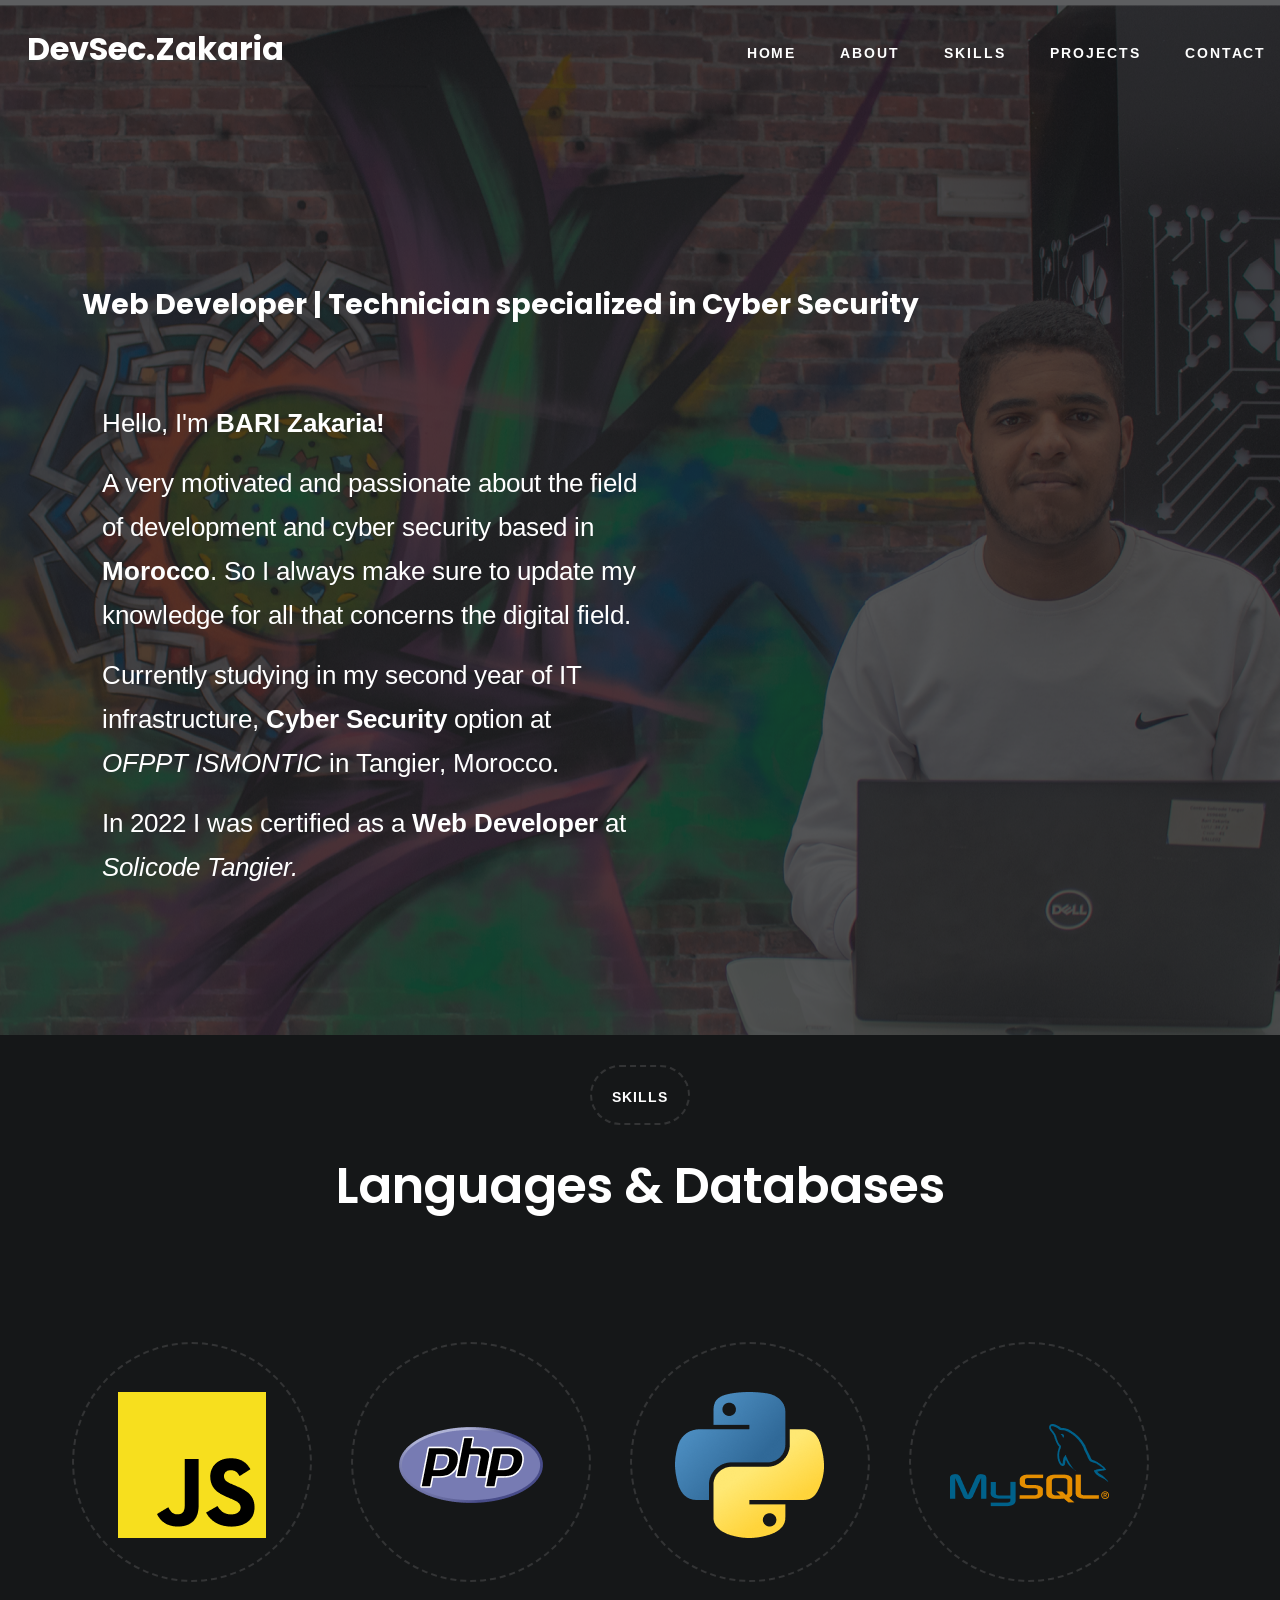
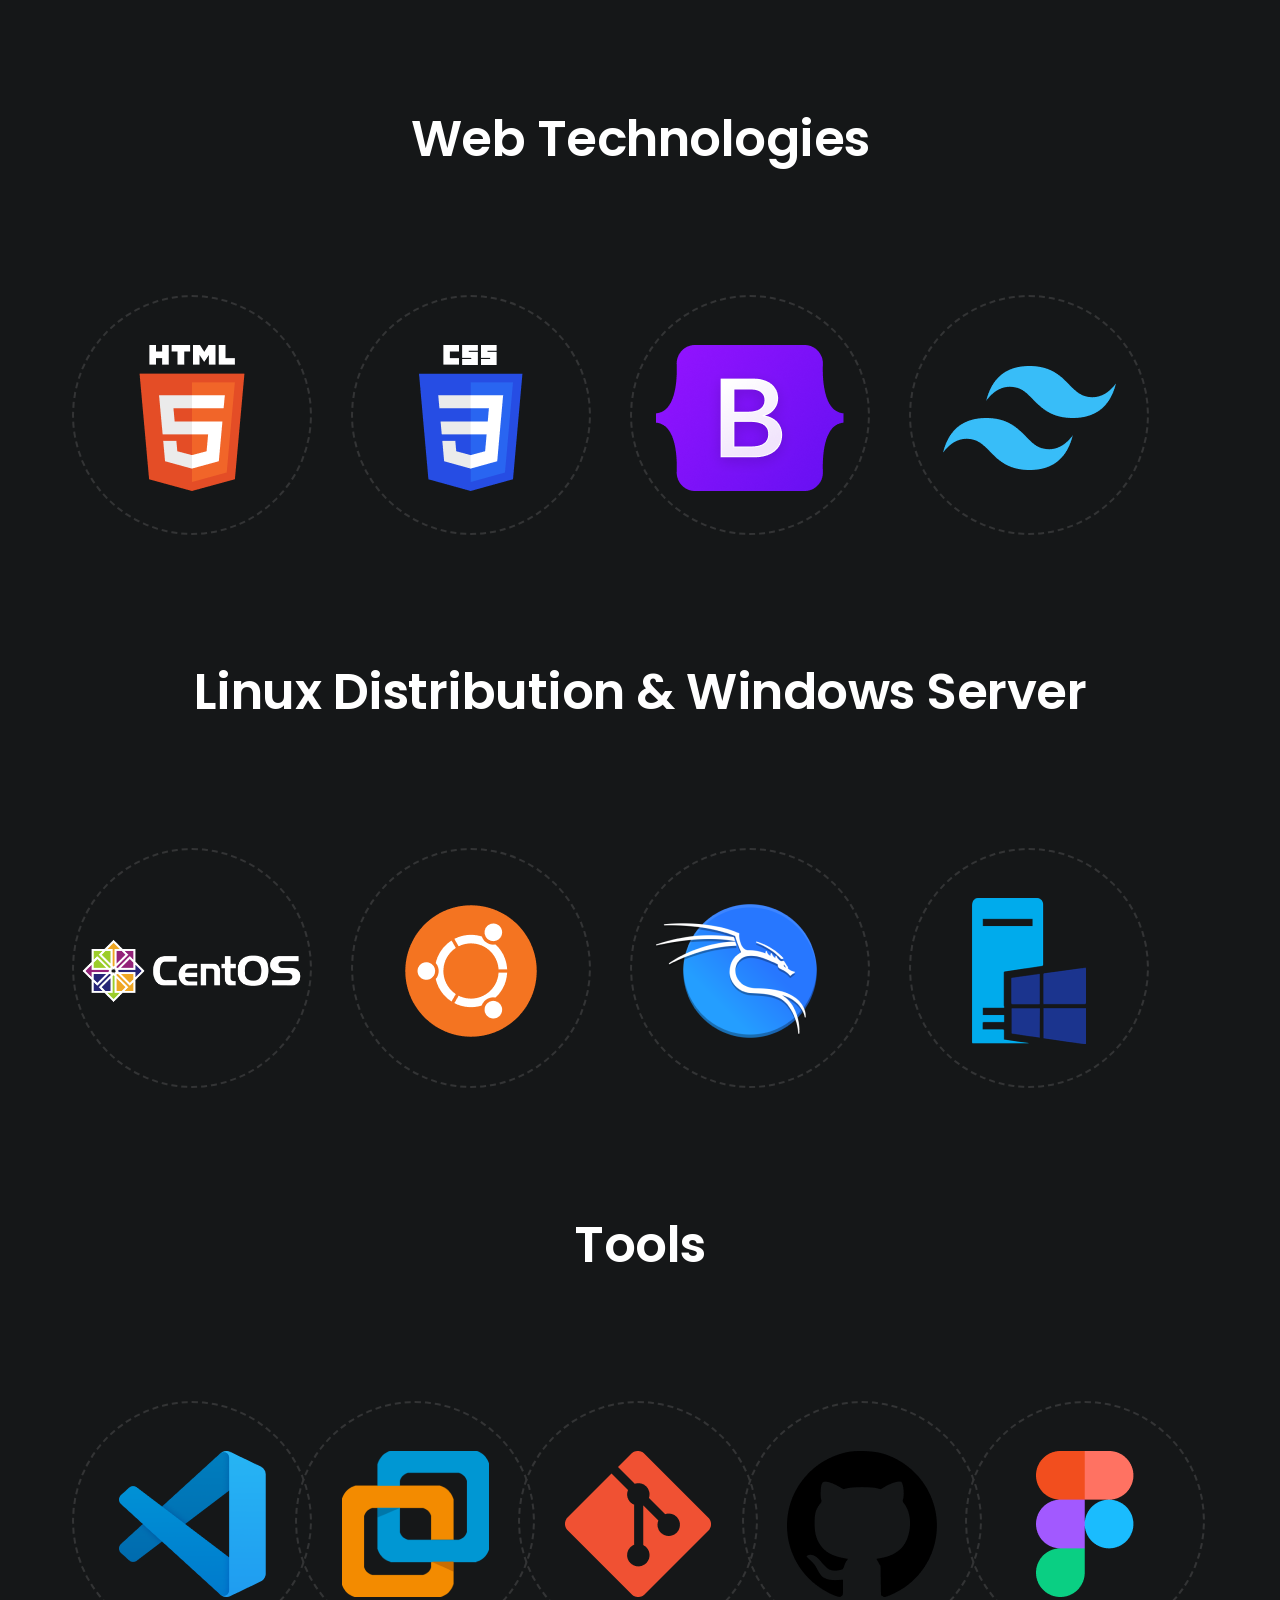
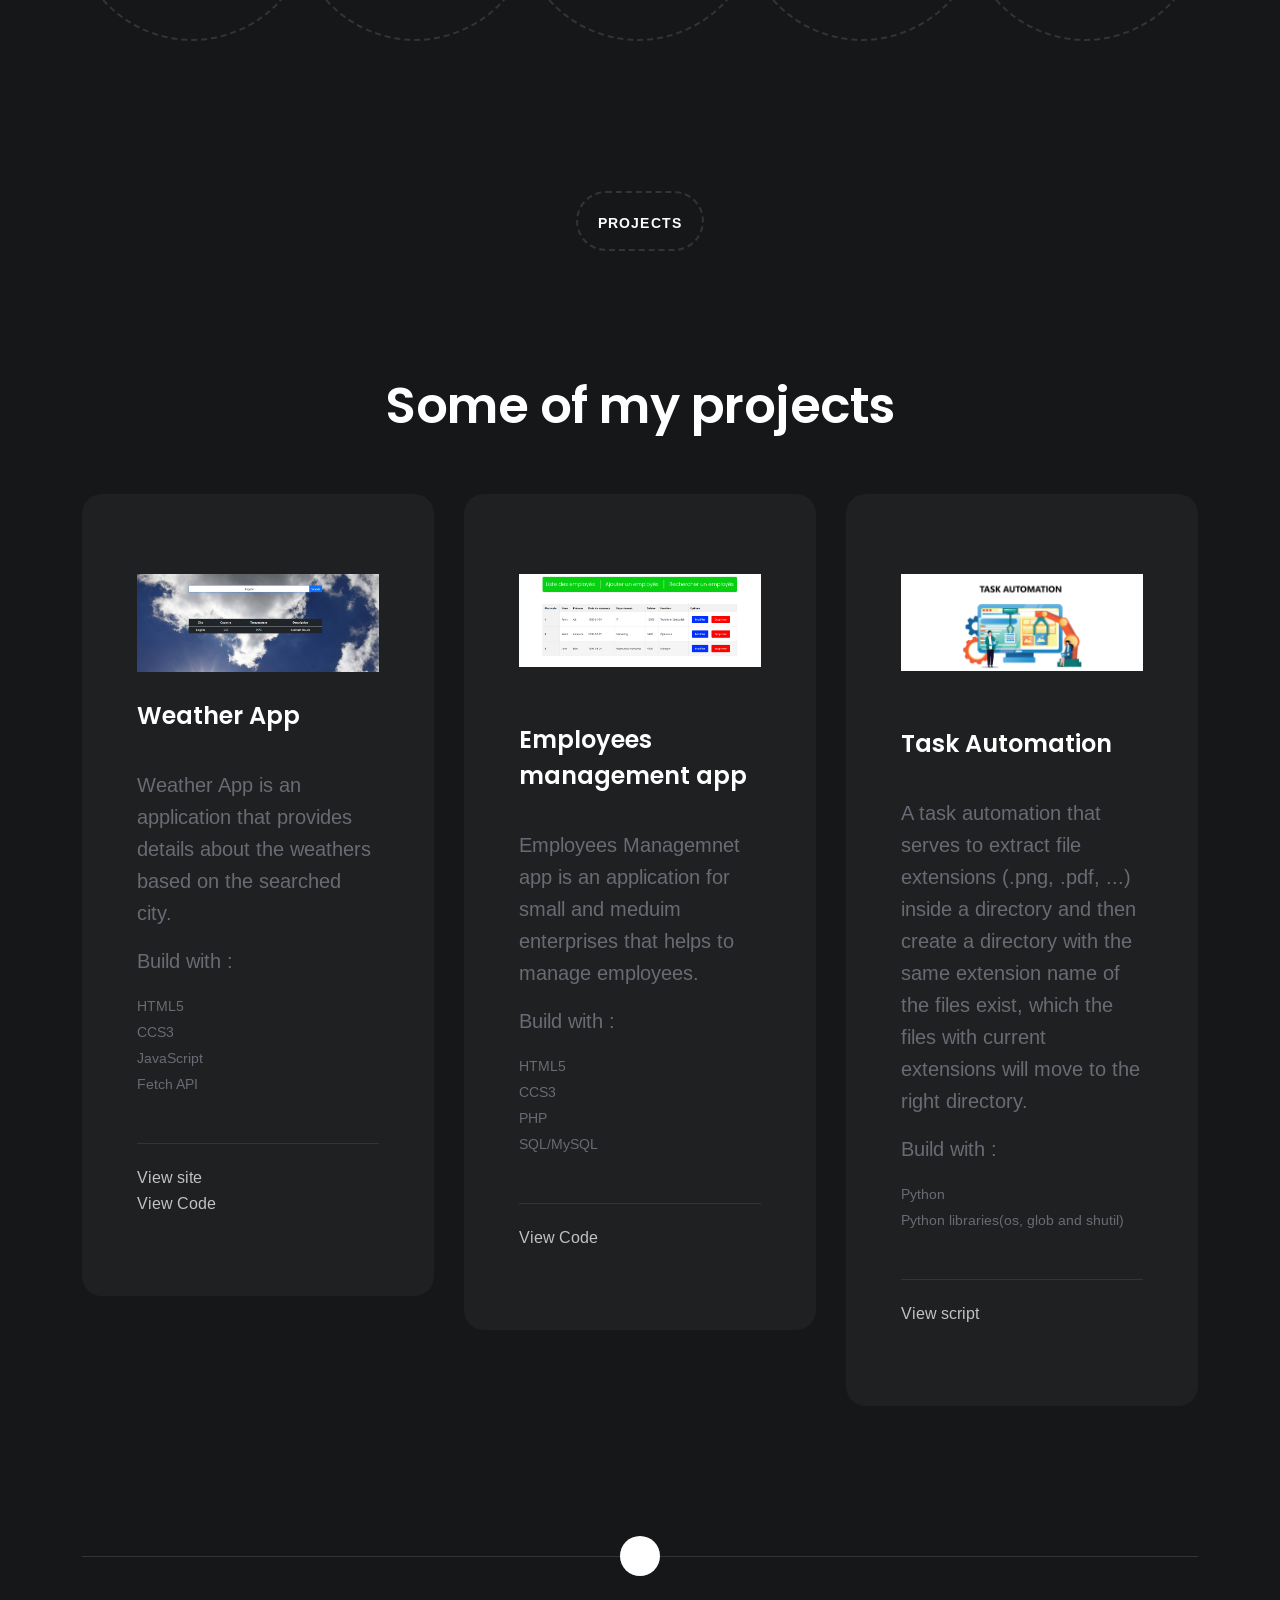
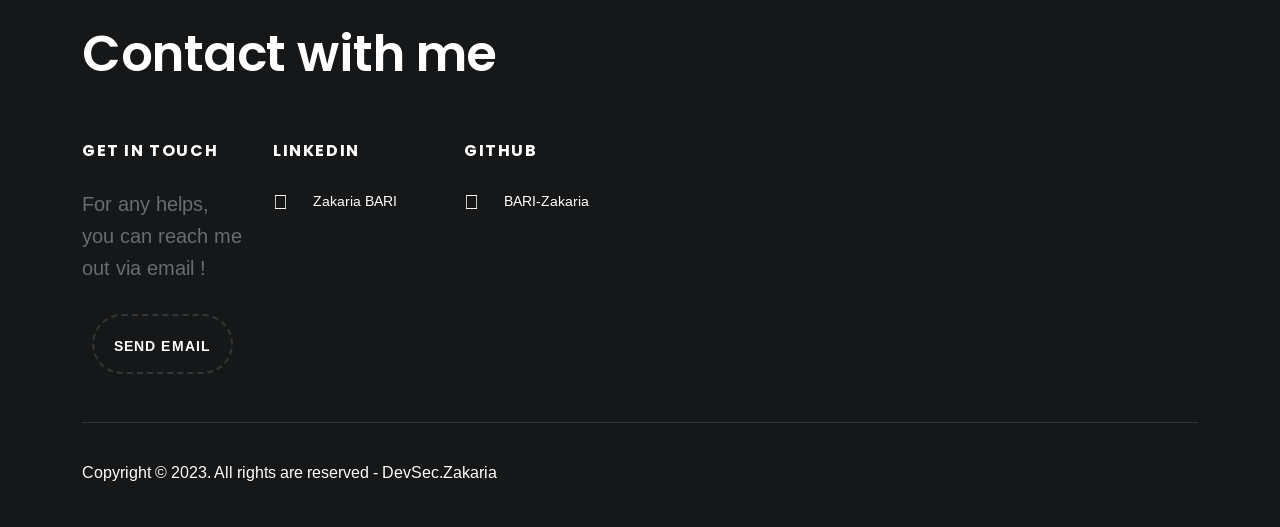
==== commit 6b9296f7: "New changes" ====
--- a/index-2.html
+++ b/index-2.html
@@ -21,8 +21,8 @@
    <link rel="stylesheet" href="assets/css/font-awesome-pro.css">
    <link rel="stylesheet" href="assets/css/magnific-popup.css">
    <link rel="stylesheet" href="assets/css/spacing.css">
-   <link rel="stylesheet" href="assets/css/style.css">
-   <link rel="stylesheet" href="https://cdnjs.cloudflare.com/ajax/libs/font-awesome/4.7.0/css/font-awesome.min.css">
+   <link rel="stylesheet" href="assets/css/style.css">   
+   <link rel="stylesheet" href="https://cdnjs.cloudflare.com/ajax/libs/font-awesome/5.15.3/css/all.min.css" integrity="sha384-GLhlTQ8iUNdL9/6qDz4u+oUz5BZlZZlSH6p8AweGI5AjF9MTtXnCTtXUn9te/1qKi" crossorigin="anonymous">
 </head>
 
 <body>
@@ -83,13 +83,12 @@
                   </div>
                </div>
             </div>
-               <div class="col-xl-6 col-lg-6 col-md-6 col-12">
-                  <div class="tp-hero-content__text text-center text-lg-start">
-                     <p>Hello, I'm <b>BARI Zakaria!</b></p>
-                     <p> A very motivated and passionate about the field of development and cyber security based in <b>Morocco</b>. So I always make sure to update my knowledge for all that concerns the digital field.</p>
-                     <p>Currently studying in my second year of IT infrastructure, <b>Cyber Security</b> option at <i>OFPPT ISMONTIC</i> in Tangier, Morocco.</p>
-                     <p>In 2022 I was certified as <b>Web Developer</b> at <i>Solicode Tangier.</i></p>
-                  </div>
+            <div class="col-xl-6 col-lg-6 col-md-6 col-12">
+               <div class="tp-hero-content__text text-center text-lg-start">
+                  <p>Hello, I'm <b>BARI Zakaria!</b></p>
+                  <p> A very motivated and passionate about the field of development and cyber security based in <b>Morocco</b>. So I always make sure to update my knowledge for all that concerns the digital field.</p>
+                  <p>Currently studying in my second year of IT infrastructure, <b>Cyber Security</b> option at <i>OFPPT ISMONTIC</i> in Tangier, Morocco.</p>
+                  <p>In 2022 I was certified as a <b>Web Developer</b> at <i>Solicode Tangier.</i></p>
                </div>
             </div>
          </div>   
@@ -305,7 +304,6 @@
                               <li>CCS3</li>
                               <li>JavaScript</li>
                               <li>Fetch API</li>
-
                            </ul>
                         </p>
                      </div>
@@ -337,7 +335,6 @@
                               <li>CCS3</li>
                               <li>PHP</li>
                               <li>SQL/MySQL</li>
-
                            </ul>
                         </p>
                      </div>
@@ -355,12 +352,12 @@
                         <img src="assets/img/Projects/Task-Automation.png" alt="">
                      </div>
                      <div class="tp-service-item-two__title">
-                        <h4 class="tp-service-sm-title text-white"><a href="service-details.html">Task Automation</h4>
-                        <p>A task automation that serves to extract file extensions (.png, .pdf, ...) inside a directory and then create a directory with the same extension name of the files exist wich the files with current extensions will move to the right directory. </p>
+                        <h4 class="tp-service-sm-title text-white">Task Automation</h4>
+                        <p>A task automation that serves to extract file extensions (.png, .pdf, ...) inside a directory and then create a directory with the same extension name of the files exist, which the files with current extensions will move to the right directory. </p>
                         <p>Build with :
                            <ul>
                               <li>Python</li>
-                              <li>Python Modules(os, glob and shutil)</li>
+                              <li>Python libraries(os, glob and shutil)</li>
                            </ul>
                         </p>
                      </div>
@@ -373,558 +370,62 @@
                   </div>
                </div>
             </div>
-            <div class="row">
-               <div class="col-12 wow tpfadeUp" data-wow-duration=".7s" data-wow-delay="1s">
-                  <div class="sv-btn mt-30 text-center">
-                     <a class="tp-btn-border" href="service.html">OUr All Service</a>
-                  </div>
-               </div>
-            </div>
-         </div>
-      </div>
-      <!-- tp-service-area-end -->
-
-      <!-- tp-brand-area-start -->
-      <div class="tp-brand-area black-bg pb-100">
-         <div class="container">
-            <div class="tp-brand-wrapper">
-              <div class="row g-0 justify-content-center">
-                  <div class=" col-xl col-lg col-md-4 col-sm-6 mb-20 wow tpfadeUp" data-wow-duration=".7s" data-wow-delay=".3s">
-                     <div class="tp-brand-item-two">
-                        <img src="assets/img/brand/brand-2-1.png" alt="">
-                     </div>
-                  </div>
-                  <div class=" col-xl col-lg col-md-4 col-sm-6 mb-20 wow tpfadeUp" data-wow-duration=".7s" data-wow-delay=".5s">
-                     <div class="tp-brand-item-two">
-                        <img src="assets/img/brand/brand-2-2.png" alt="">
-                     </div>
-                  </div>
-                  <div class=" col-xl col-lg col-md-4 col-sm-6 mb-20 wow tpfadeUp" data-wow-duration=".7s" data-wow-delay=".7s">
-                     <div class="tp-brand-item-two">
-                        <img src="assets/img/brand/brand-2-3.png" alt="">
-                     </div>
-                  </div>
-                  <div class=" col-xl col-lg col-md-4 col-sm-6 mb-20 wow tpfadeUp" data-wow-duration=".7s" data-wow-delay=".9s">
-                     <div class="tp-brand-item-two">
-                        <img src="assets/img/brand/brand-2-4.png" alt="">
-                     </div>
-                  </div>
-                  <div class=" col-xl col-lg col-md-4 col-sm-6 mb-20 wow tpfadeUp" data-wow-duration=".7s" data-wow-delay="1s">
-                     <div class="tp-brand-item-two">
-                        <img src="assets/img/brand/brand-2-5.png" alt="">
-                     </div>
-                  </div>
-              </div>
-            </div>
-         </div>
-      </div>
-      <!-- tp-brand-area-end -->
-
-      <!-- tp-case-area-start -->
-      <div class="tp-case-area black-bg pb-90">
-         <div class="container-fluid">
-            <div class="row g-0">
-               <div class="tp-case-title-box mb-60 text-center">
-                  <h3 class="tp-section-title-sm text-white">Our Case Studies</h3>
-               </div>
-            </div>
-            <div class="tp-case-slider-active">
-               <div class="tp-case-item text-center wow tpfadeUp" data-wow-duration=".7s" data-wow-delay=".5s">
-                  <div class="tp-case-item__thumb fix">
-                     <a class="popup-image" href="assets/img/case/case-2-1.jpg"><img src="assets/img/case/case-2-1.jpg" alt=""></a>
-                  </div>
-                  <div class="tp-case-item__content">
-                     <h3 class="tp-case-title"><a href="case-details.html">Finance & Banking Apps</a></h3>
-                     <h4 class="tp-case-subtitle">Apps Desgin</h4>
-                  </div>
-               </div>
-               <div class="tp-case-item text-center wow tpfadeUp" data-wow-duration=".7s" data-wow-delay=".7s">
-                  <div class="tp-case-item__thumb fix">
-                     <a class="popup-image" href="assets/img/case/case-2-2.jpg"><img src="assets/img/case/case-2-2.jpg" alt=""></a>
-                  </div>
-                  <div class="tp-case-item__content">
-                     <h3 class="tp-case-title"><a href="case-details.html">Crypto & IOS UI Kit Deisgn</a></h3>
-                     <h4 class="tp-case-subtitle">Ui Kit/ Ui Project</h4>
-                  </div>
-               </div>
-               <div class="tp-case-item text-center wow tpfadeUp" data-wow-duration=".7s" data-wow-delay=".9s">
-                  <div class="tp-case-item__thumb fix">
-                     <a class="popup-image" href="assets/img/case/case-2-1.jpg"><img src="assets/img/case/case-2-1.jpg" alt=""></a>
-                  </div>
-                  <div class="tp-case-item__content">
-                     <h3 class="tp-case-title"><a href="case-details.html">Crypto & IOS UI Kit Deisgn</a></h3>
-                     <h4 class="tp-case-subtitle">Ui Kit/ Ui Project</h4>
-                  </div>
-               </div>
-            </div>
-         </div>
-      </div>
-      <!-- tp-case-area-end -->
-
-      <!-- tp-team-area-start -->
-      <div class="tp-taem-area black-bg pb-120">
-         <div class="container">
-            <div class="row">
-               <div class="tp-team-section-area text-center mb-60">
-                  <h4 class="tp-section-title-sm text-white">Meet with our team</h4>
-               </div>
-            </div>
-            <div class="row">
-               <div class="col-xl-3 col-lg-3 col-md-6 mb-60 wow tpfadeUp" data-wow-duration=".7s" data-wow-delay=".5s">
-                  <div class="tp-team text-center">
-                     <div class="tp-team-thumb p-relative">
-                        <div class="fix"><img src="assets/img/team/team-4.jpg" alt=""></div>
-                        <div class="tp-team-thumb-icon">
-                           <a  href="about-me.html"><i class="far fa-long-arrow-right"></i></a>
-                        </div> 
-                     </div>
-                     <div class="tp-team-content">
-                        <h4 class="tp-team-title text-white"><a href="about-me.html">Alextina Ditarson</a></h4>
-                        <span>UX Designer</span>
-                     </div>
-                     <div class="tp-team-social">
-                        <a href="#"><i class="fab fa-facebook-f"></i></a>
-                        <a href="#"><i class="fab fa-twitter"></i></a>
-                        <a href="#"><i class="fab fa-youtube"></i></a>
-                        <a href="#"><i class="fab fa-pinterest"></i></a>
-                     </div>
-                  </div>
-               </div>
-               <div class="col-xl-3 col-lg-3 col-md-6 mb-60 wow tpfadeUp" data-wow-duration=".7s" data-wow-delay=".7s">
-                  <div class="tp-team text-center">
-                     <div class="tp-team-thumb p-relative">
-                        <div class="fix"><img src="assets/img/team/team-1.jpg" alt=""></div>
-                        <div class="tp-team-thumb-icon">
-                           <a  href="about-me.html"><i class="far fa-long-arrow-right"></i></a>
-                        </div> 
-                     </div>
-                     <div class="tp-team-content">
-                        <h4 class="tp-team-title text-white"><a href="about-me.html">Ken F. Berry</a></h4>
-                        <span>UX Designer</span>
-                     </div>
-                     <div class="tp-team-social">
-                        <a href="#"><i class="fab fa-facebook-f"></i></a>
-                        <a href="#"><i class="fab fa-twitter"></i></a>
-                        <a href="#"><i class="fab fa-youtube"></i></a>
-                        <a href="#"><i class="fab fa-pinterest"></i></a>
-                     </div>
-                  </div>
-               </div>
-               <div class="col-xl-3 col-lg-3 col-md-6 mb-60 wow tpfadeUp" data-wow-duration=".7s" data-wow-delay=".9s">
-                  <div class="tp-team text-center">
-                     <div class="tp-team-thumb p-relative">
-                        <div class="fix"><img src="assets/img/team/team-2.jpg" alt=""></div>
-                        <div class="tp-team-thumb-icon">
-                           <a href="about-me.html"><i class="far fa-long-arrow-right"></i></a>
-                        </div> 
-                     </div>
-                     <div class="tp-team-content">
-                        <h4 class="tp-team-title text-white"><a href="about-me.html">Jonathan Mercado</a></h4>
-                        <span>UX Designer</span>
-                     </div>
-                     <div class="tp-team-social">
-                        <a href="#"><i class="fab fa-facebook-f"></i></a>
-                        <a href="#"><i class="fab fa-twitter"></i></a>
-                        <a href="#"><i class="fab fa-youtube"></i></a>
-                        <a href="#"><i class="fab fa-pinterest"></i></a>
-                     </div>
-                  </div>
-               </div>
-               <div class="col-xl-3 col-lg-3 col-md-6 mb-60 wow tpfadeUp" data-wow-duration=".7s" data-wow-delay="1s">
-                  <div class="tp-team text-center">
-                     <div class="tp-team-thumb p-relative">
-                        <div class="fix"><img src="assets/img/team/team-3.jpg" alt=""></div>
-                        <div class="tp-team-thumb-icon">
-                           <a href="about-me.html"><i class="far fa-long-arrow-right"></i></a>
-                        </div> 
-                     </div>
-                     <div class="tp-team-content">
-                        <h4 class="tp-team-title text-white"><a href="about-me.html">David D. Rethman</a></h4>
-                        <span>UX Designer</span>
-                     </div>
-                     <div class="tp-team-social">
-                        <a href="#"><i class="fab fa-facebook-f"></i></a>
-                        <a href="#"><i class="fab fa-twitter"></i></a>
-                        <a href="#"><i class="fab fa-youtube"></i></a>
-                        <a href="#"><i class="fab fa-pinterest"></i></a>
-                     </div>
-                  </div>
-               </div>
-            </div>
-            <div class="row">
-               <div class="col-12 wow tpfadeUp" data-wow-duration=".7s" data-wow-delay="1s">
-                  <div class="sv-btn mt-10 text-center">
-                     <a class="tp-btn-border" href="team.html">All Team Member</a>
-                  </div>
-               </div>
-            </div>
-         </div>
-      </div>
-      <!-- tp-team-area-end -->
-
-      <div class="tp-shape-area" data-background="assets/img/shape/Background-1.png">
-         <!-- tp-testimonial-area-start -->
-         <div class="tp-testimonial-area pb-110 wow tpfadeUp" data-wow-duration=".7s" data-wow-delay=".5s">
-            <div class="container z-index-5">
-               <div class="row">
-                  <div class="col-xl-12">
-                     <div class="test-slider-active">
-                        <div class="tp-testi-2">
-                           <div class="tp-testi-2__wrapper d-flex justify-content-between align-items-center">
-                              <div class="tp-testi-2__meta d-flex align-items-center">
-                                 <div class="tp-testi-2__meta-img">
-                                    <img src="assets/img/testimonial/testi-img-1.png" alt="">
-                                 </div>
-                                 <div class="tp-testi-2__meta-info">
-                                    <h4 class="tp-test-title text-white mb-0">Savannah Nguyen</h4>
-                                    <span>Founder of Edardx</span>
-                                 </div>
-                              </div>
-                              <div class="tp-testi-2__wrapper-icon">
-                                 <i class="fab fa-twitter"></i>
-                              </div>
-                        </div>
-                        <div class="tp-testi-2__text">
-                           <p>“ Our office is something we are pleased with. We consider it the little magnet; it is wanting to come here and afterward difficult to leave it ”</p>
-                        </div>
-                        </div>
-                        <div class="tp-testi-2">
-                           <div class="tp-testi-2__wrapper d-flex justify-content-between align-items-center">
-                              <div class="tp-testi-2__meta d-flex align-items-center">
-                                 <div class="tp-testi-2__meta-img">
-                                    <img src="assets/img/testimonial/testi-img-3.png" alt="">
-                                 </div>
-                                 <div class="tp-testi-2__meta-info">
-                                    <h4 class="tp-test-title text-white mb-0">Jenny Wilson</h4>
-                                    <span>Founder of Edardx</span>
-                                 </div>
-                              </div>
-                              <div class="tp-testi-2__wrapper-icon">
-                                 <i class="fab fa-twitter"></i>
-                              </div>
-                        </div>
-                        <div class="tp-testi-2__text">
-                           <p>“ Our office is something we are pleased with. We consider it the little magnet; it is wanting to come here and afterward difficult to leave it ”</p>
-                        </div>
-                        </div>
-                        <div class="tp-testi-2">
-                           <div class="tp-testi-2__wrapper d-flex justify-content-between align-items-center">
-                              <div class="tp-testi-2__meta d-flex align-items-center">
-                                 <div class="tp-testi-2__meta-img">
-                                    <img src="assets/img/testimonial/testi-img-4.png" alt="">
-                                 </div>
-                                 <div class="tp-testi-2__meta-info">
-                                    <h4 class="tp-test-title text-white mb-0">lonpy gerik</h4>
-                                    <span>Founder of Edardx</span>
-                                 </div>
-                              </div>
-                              <div class="tp-testi-2__wrapper-icon">
-                                 <i class="fab fa-twitter"></i>
-                              </div>
-                        </div>
-                        <div class="tp-testi-2__text">
-                           <p>“ Our office is something we are pleased with. We consider it the little magnet; it is wanting to come here and afterward difficult to leave it ”</p>
-                        </div>
-                        </div>
-                        <div class="tp-testi-2">
-                           <div class="tp-testi-2__wrapper d-flex justify-content-between align-items-center">
-                              <div class="tp-testi-2__meta d-flex align-items-center">
-                                 <div class="tp-testi-2__meta-img">
-                                    <img src="assets/img/testimonial/testi-img-5.png" alt="">
-                                 </div>
-                                 <div class="tp-testi-2__meta-info">
-                                    <h4 class="tp-test-title text-white mb-0">Jenny Wilson</h4>
-                                    <span>Founder of Edardx</span>
-                                 </div>
-                              </div>
-                              <div class="tp-testi-2__wrapper-icon">
-                                 <i class="fab fa-twitter"></i>
-                              </div>
-                        </div>
-                        <div class="tp-testi-2__text">
-                           <p>“ Our office is something we are pleased with. We consider it the little magnet; it is wanting to come here and afterward difficult to leave it ”</p>
-                        </div>
-                        </div>
-                     </div>
-                     <div class="tp-test-border-wrapper">
-                        <div class="test-img-active d-flex">
-                           <div class="tp-testi-bottom d-flex align-items-center">
-                              <div class="tp-testi-sm-img">
-                                 <img src="assets/img/testimonial/testi-img-1.png" alt="">
-                              </div>
-                              <div class="tp-testi-info-text">
-                                 <h4 class="tp-test-title text-white mb-0">Savannah Nguyen</h4>
-                                 <span>Founder of Edardx</span>
-                              </div>
-                           </div>
-                           <div class="tp-testi-bottom d-flex align-items-center">
-                              <div class="tp-testi-sm-img">
-                                 <img src="assets/img/testimonial/testi-img-3.png" alt="">
-                              </div>
-                              <div class="tp-testi-info-text">
-                                 <h4 class="tp-test-title text-white mb-0">Jenny Wilson</h4>
-                                 <span>Founder of Edardx</span>
-                              </div>
-                           </div>
-                           <div class="tp-testi-bottom d-flex align-items-center">
-                              <div class="tp-testi-sm-img">
-                                 <img src="assets/img/testimonial/testi-img-4.png" alt="">
-                              </div>
-                              <div class="tp-testi-info-text">
-                                 <h4 class="tp-test-title text-white mb-0">Arlene McCoy</h4>
-                                 <span>Founder of Edardx</span>
-                              </div>
-                           </div>
-                           <div class="tp-testi-bottom d-flex align-items-center">
-                              <div class="tp-testi-sm-img">
-                                 <img src="assets/img/testimonial/testi-img-5.png" alt="">
-                              </div>
-                              <div class="tp-testi-info-text">
-                                 <h4 class="tp-test-title text-white mb-0">lonpy gerik</h4>
-                                 <span>Founder of Edardx</span>
-                              </div>
-                           </div>
-                        </div>
-                     </div>
-                  </div>
-               </div>
-            </div>
-         </div>
-         <!-- tp-testimonial-area-end -->
-
-
-         <!-- tp-blog-area-start -->
-         <div class="tp-blog-area pb-90">
-            <div class="container">
-               <div class="row">
-                  <div class="tp-blog-wrapper d-flex justify-content-between align-items-end mb-50 wow tpfadeUp" data-wow-duration=".7s" data-wow-delay=".3s">
-                     <div class="blog-section-title-box">
-                        <h3 class="tp-section-title-sm text-white">Read blog article</h3> 
-                     </div>
-                     <div class="tp-blog-button">
-                        <a class="tp-btn-border" href="blog.html">All Blog post</a>
-                     </div>
-                  </div>
-               </div>
-               <div class="row">
-                  <div class="col-xl-4 col-lg-4 col-md-6 mb-30 wow tpfadeUp" data-wow-duration=".7s" data-wow-delay=".5s">
-                     <div class="blog-item-two">
-                        <div class="blog-item-two__thumb fix">
-                           <a href="blog-details.html"><img src="assets/img/blog/blog-2-2.jpg" alt=""></a>
-                        </div>
-                        <div class="blog-item-two__content">
-                           <div class="blog-item-two__content-meta">
-                              <span>BUsiness / 23.06.2022</span>
-                           </div>
-                           <div class="blog-item-two__content-title">
-                              <h4 class="tp-blog-title text-white"><a href="blog-details.html">Best 15 App for Digital Transformation</a></h4>
-                           </div>
-                           <div class="blog-item-two__content-button">
-                              <div class="tp-link-border">
-                                 <a href="blog-details.html">
-                                    <span>Read MOre</span>
-                                    <svg width="30" height="8" viewBox="0 0 30 8" fill="none" xmlns="http://www.w3.org/2000/svg">
-                                       <path d="M29.3536 4.35356C29.5488 4.15829 29.5488 3.84171 29.3536 3.64645L26.1716 0.464468C25.9763 0.269206 25.6597 0.269206 25.4645 0.464468C25.2692 0.65973 25.2692 0.976313 25.4645 1.17158L28.2929 4L25.4645 6.82843C25.2692 7.02369 25.2692 7.34027 25.4645 7.53554C25.6597 7.7308 25.9763 7.7308 26.1716 7.53554L29.3536 4.35356ZM-4.37114e-08 4.5L29 4.5L29 3.5L4.37114e-08 3.5L-4.37114e-08 4.5Z" fill="currentColor"/>
-                                    </svg>
-                                 </a>
-                              </div>
-                           </div>
-                     </div>
-                     </div>
-                  </div>
-                  <div class="col-xl-4 col-lg-4 col-md-6 mb-30 wow tpfadeUp" data-wow-duration=".7s" data-wow-delay=".7s">
-                     <div class="blog-item-two">
-                        <div class="blog-item-two__thumb fix">
-                           <a href="blog-details.html"><img src="assets/img/blog/blog-2-1.jpg" alt=""></a>
-                        </div>
-                        <div class="blog-item-two__content">
-                           <div class="blog-item-two__content-meta">
-                              <span>BUsiness / 23.06.2022</span>
-                           </div>
-                           <div class="blog-item-two__content-title">
-                              <h4 class="tp-blog-title text-white"><a href="blog-details.html">The New Way to Market Your Business</a></h4>
-                           </div>
-                           <div class="blog-item-two__content-button">
-                              <div class="tp-link-border">
-                                 <a href="blog-details.html">
-                                    <span>Read MOre</span>
-                                    <svg width="30" height="8" viewBox="0 0 30 8" fill="none" xmlns="http://www.w3.org/2000/svg">
-                                       <path d="M29.3536 4.35356C29.5488 4.15829 29.5488 3.84171 29.3536 3.64645L26.1716 0.464468C25.9763 0.269206 25.6597 0.269206 25.4645 0.464468C25.2692 0.65973 25.2692 0.976313 25.4645 1.17158L28.2929 4L25.4645 6.82843C25.2692 7.02369 25.2692 7.34027 25.4645 7.53554C25.6597 7.7308 25.9763 7.7308 26.1716 7.53554L29.3536 4.35356ZM-4.37114e-08 4.5L29 4.5L29 3.5L4.37114e-08 3.5L-4.37114e-08 4.5Z" fill="currentColor"/>
-                                    </svg>
-                                 </a>
-                              </div>
-                           </div>
-                     </div>
-                     </div>
-                  </div>
-                  <div class="col-xl-4 col-lg-4 col-md-6 mb-30 wow tpfadeUp" data-wow-duration=".7s" data-wow-delay=".9s">
-                     <div class="blog-item-two">
-                        <div class="blog-item-two__thumb fix">
-                           <a href="blog-details.html"><img src="assets/img/blog/blog-2-3.jpg" alt=""></a>
-                        </div>
-                        <div class="blog-item-two__content">
-                           <div class="blog-item-two__content-meta">
-                              <span>BUsiness / 23.06.2022</span>
-                           </div>
-                           <div class="blog-item-two__content-title">
-                              <h4 class="tp-blog-title text-white"><a href="blog-details.html">Housed in a nice, gilded frame it showed</a></h4>
-                           </div>
-                           <div class="blog-item-two__content-button">
-                              <div class="tp-link-border">
-                                 <a href="blog-details.html">
-                                    <span>Read MOre</span>
-                                    <svg width="30" height="8" viewBox="0 0 30 8" fill="none" xmlns="http://www.w3.org/2000/svg">
-                                       <path d="M29.3536 4.35356C29.5488 4.15829 29.5488 3.84171 29.3536 3.64645L26.1716 0.464468C25.9763 0.269206 25.6597 0.269206 25.4645 0.464468C25.2692 0.65973 25.2692 0.976313 25.4645 1.17158L28.2929 4L25.4645 6.82843C25.2692 7.02369 25.2692 7.34027 25.4645 7.53554C25.6597 7.7308 25.9763 7.7308 26.1716 7.53554L29.3536 4.35356ZM-4.37114e-08 4.5L29 4.5L29 3.5L4.37114e-08 3.5L-4.37114e-08 4.5Z" fill="currentColor"/>
-                                    </svg>
-                                 </a>
-                              </div>
-                           </div>
-                     </div>
-                     </div>
-                  </div>
-               </div>
-            </div>
-         </div>
-         <!-- tp-blog-area-end -->
-
-      </div>
-
-      <!-- tp-newsletter-area-start -->
-      <div class="tp-news-letter-area newsletter-space black-bg pt-110 pb-110">
-         <div class="container">
-            <div class="row justify-content-center">
-               <div class="col-xl-10">
-                  <div class="newsletter-section-box text-center mb-60">
-                     <h4 class="tp-section-title-sm text-white wow tpfadeUp" data-wow-duration=".7s" data-wow-delay=".5s">Subscribe our newslatter </h4>
-                     <p class="wow tpfadeUp" data-wow-duration=".7s" data-wow-delay=".7s">Supports a Variety of the most popular digital currencies.</p>
-                  </div>
-               </div>
-            </div>
-            <div class="row">
-               <div class="col-12 wow tpfadeUp" data-wow-duration=".9s" data-wow-delay=".5s">
-                  <div class="tp-newsletter-wrapper z-index-3">
-                     <div class="row align-items-center">
-                        <div class="col-lg-6 col-md-12 col-12">
-                           <div class="tp-newsletter">
-                              <div class="tp-newsletter__title">
-                                 <h4 class="tp-newsletter-title">Get latest updates</h4>
-                              </div>
-                           </div>
-                        </div>
-                        <div class="col-lg-6 col-md-12 col-12">
-                           <div class="tp-newsletter">
-                              <div class="tp-newsletter__input p-relative">
-                                 <form action="#">
-                                    <input type="email" placeholder="Enter your mail">
-                                    <button class="tp-btn-black">Subscribe <i class="far fa-arrow-right"></i></button>
-                                 </form>
-                              </div>
-                           </div>
-                        </div>
-                     </div>
-                  </div>
-               </div>
-            </div>
-         </div>
-      </div>
-      <!-- tp-newsletter-area-end -->
+      <!-- END OF PROJECTS SECTION -->
 
    </main>
 
    <footer>
-      <!-- tp-footer-area-start -->
+      <!-- START OF FOOTER -->
       <div class="tp-footer-area pb-30 black-bg p-relative">
-         <div class="container">
+         <div id="cnt" class="container">
             <div class="footer-border-top pt-70">
                <div class="footer-scroll scroll-to-target-2" data-target="html">
                   <button><i class="far fa-arrow-up"></i></button>
+               </div>
+               <div class="col-12 wow tpfadeUp" data-wow-duration=".7s" data-wow-delay=".3s">
+                  <div class="tp-service-section-title mb-60">
+                     <h4 class="tp-section-title-sm text-white">Contact with me</h4>
+                  </div>
                </div>
                <div class="row">
                   <div class="col-xl-2 col-lg-2 col-md-3 col-6 mb-40">
                      <div class="tp-footer-widget z-index-3">
                         <div class="tp-footer-widget__title">
-                           <h4 class="tp-footer-title">Product</h4>
+                           <h4 class="tp-footer-title">Get in touch</h4>
                         </div>
                         <div class="tp-footer-widget__list">
-                           <ul>
-                              <li><a href="index.html">Landing Page</a></li>
-                              <li><a href="#">Popup Builder</a></li>
-                              <li><a href="#">Web-design</a></li>
-                              <li><a href="#">Content</a></li>
-                              <li><a href="#">Integrations</a></li>
-                           </ul>
-                        </div>
-                     </div>
-                  </div>
-                  <div class="col-xl-3 col-lg-2 col-md-3 col-6 mb-40">
-                     <div class="tp-footer-widget footer-space-one z-index-3">
-                        <div class="tp-footer-widget__title">
-                           <h4 class="tp-footer-title">Use Cases</h4>
-                        </div>
-                        <div class="tp-footer-widget__list">
-                           <ul>
-                              <li><a href="#">Web-designers</a></li>
-                              <li><a href="#">Marketers</a></li>
-                              <li><a href="#">Small Business</a></li>
-                              <li><a href="#">Website Builder</a></li>
-                           </ul>
+                           <p>For any helps, you can reach me out via email !</p>
+                        </div>
+                        <div class="col-12 wow tpfadeUp" data-wow-duration=".7s" data-wow-delay="1s">
+                           <div class="sv-btn mt-30 text-center">
+                              <a class="tp-btn-border" href="mailto:zakariabari213@gmail.com">Send email</a>
+                           </div>
                         </div>
                      </div>
                   </div>
                   <div class="col-xl-2 col-lg-2 col-md-3 col-6 mb-40">
-                     <div class="tp-footer-widget footer-space-two z-index-3">
-                        <div class="tp-footer-widget__title">
-                           <h4 class="tp-footer-title">Resources</h4>
-                        </div>
-                        <div class="tp-footer-widget__list">
-                           <ul>
-                              <li><a href="#">Academy</a></li>
-                              <li><a href="blog-details.html">Blog</a></li>
-                              <li><a href="#">Themes</a></li>
-                              <li><a href="#">Hosting</a></li>
-                              <li><a href="#">Developers</a></li>
-                              <li><a href="#">Support</a></li>
-                           </ul>
-                        </div>
-                     </div>
-                  </div>
-                  <div class="col-xl-2 col-lg-2 col-md-3 col-6 mb-40">
-                     <div class="tp-footer-widget footer-space-three z-index-3">
-                        <div class="tp-footer-widget__title">
-                           <h4 class="tp-footer-title">Product</h4>
-                        </div>
-                        <div class="tp-footer-widget__list">
-                           <ul>
-                              <li><a href="#">Landing Page</a></li>
-                              <li><a href="#">Popup Builder</a></li>
-                              <li><a href="#">Web-design</a></li>
-                              <li><a href="#">Content</a></li>
-                              <li><a href="#">Integrations</a></li>
-                           </ul>
-                        </div>
-                     </div>
-                  </div>
-                  <div class="col-xl-3 col-lg-4 col-md-6 col-12 mb-40">
                      <div class="tp-footer-widget z-index-3">
                         <div class="tp-footer-widget__title">
-                           <h4 class="tp-footer-title">Contact Us</h4>
+                           <h4 class="tp-footer-title">LinkedIn</h4>
                         </div>
                         <div class="tp-footer-widget__list">
                            <ul class="footer-position">
-                              <li><a href="https://www.google.com/maps/@38.4999525,-103.0632285,6.46z" target="_blank">
-                                 <span><i class="fal fa-map-marker-alt"></i></span>
-                                 Wisconsin Ave, Suite 700
-                                 Chevy Chase, Maryland 20815</a>
-                              </li>
-                              <li><a href="mailto:support@figma">
-                                 <span><i class="fal fa-envelope-open"></i></span>
-                                 support@figma.com</a>
-                              </li>
-                              <li><a href="tel:778886664">
-                                 <span><i class="fal fa-phone-alt"></i></span>
-                                  088 (778 886 664)</a>
-                              </li>
-                           </ul>
+                              <li><a href="https://ma.linkedin.com/in/zakaria-bari-0214a023a" target="_blank">
+                                 <span><i class="fa-brands fa-linkedin"></i></span>Zakaria BARI
+                              </a>
+                        </div>
+                     </div>
+                  </div>
+                  <div class="col-xl-2 col-lg-2 col-md-3 col-6 mb-40">
+                     <div class="tp-footer-widget z-index-3">
+                        <div class="tp-footer-widget__title">
+                           <h4 class="tp-footer-title">Github</h4>
+                        </div>
+                        <div class="tp-footer-widget__list">
+                           <ul class="footer-position">
+                              <li><a href="https://github.com/BARI-Zakaria" target="_blank">
+                                 <span><i class="fa-brands fa-linkedin"></i></span>BARI-Zakaria
+                              </a>
                         </div>
                      </div>
                   </div>
@@ -934,23 +435,14 @@
                <div class="row">
                   <div class="col-xl-6 col-lg-7 col-12">
                      <div class="copyright-left text-center text-lg-start">
-                        <p>©Copy RIght @2022 All Rights Reserved - Sixart Digital Agency</p>
-                     </div>
-                  </div>
-                  <div class="col-xl-6 col-lg-5 col-12">
-                     <div class="copyright-right-side text-center text-lg-end">
-                        <ul>
-                           <li><a href="#">Privacy Policy</a></li>
-                           <li><a href="#">Terms of Use</a></li>
-                           <li><a href="#">Sales and Refunds</a></li>
-                        </ul>
-                     </div>
-                  </div>
-               </div>
-           </div>
-         </div>
-      </div>
-      <!-- tp-footer-area-end -->
+                        <p id="copyright">Copyright © 2023. All rights are reserved - DevSec.Zakaria</p>
+                     </div>
+                  </div>
+               </div>
+            </div>
+         </div>
+      </div>
+      <!-- END OF FOOTER -->
    </footer>
 
    <!-- JS here -->
--- a/assets/css/style.css
+++ b/assets/css/style.css
@@ -108,8 +108,7 @@
 a {
   text-decoration: none;
   transition: 0.3s;
-}
-
+} 
 h1,
 h2,
 h3,
